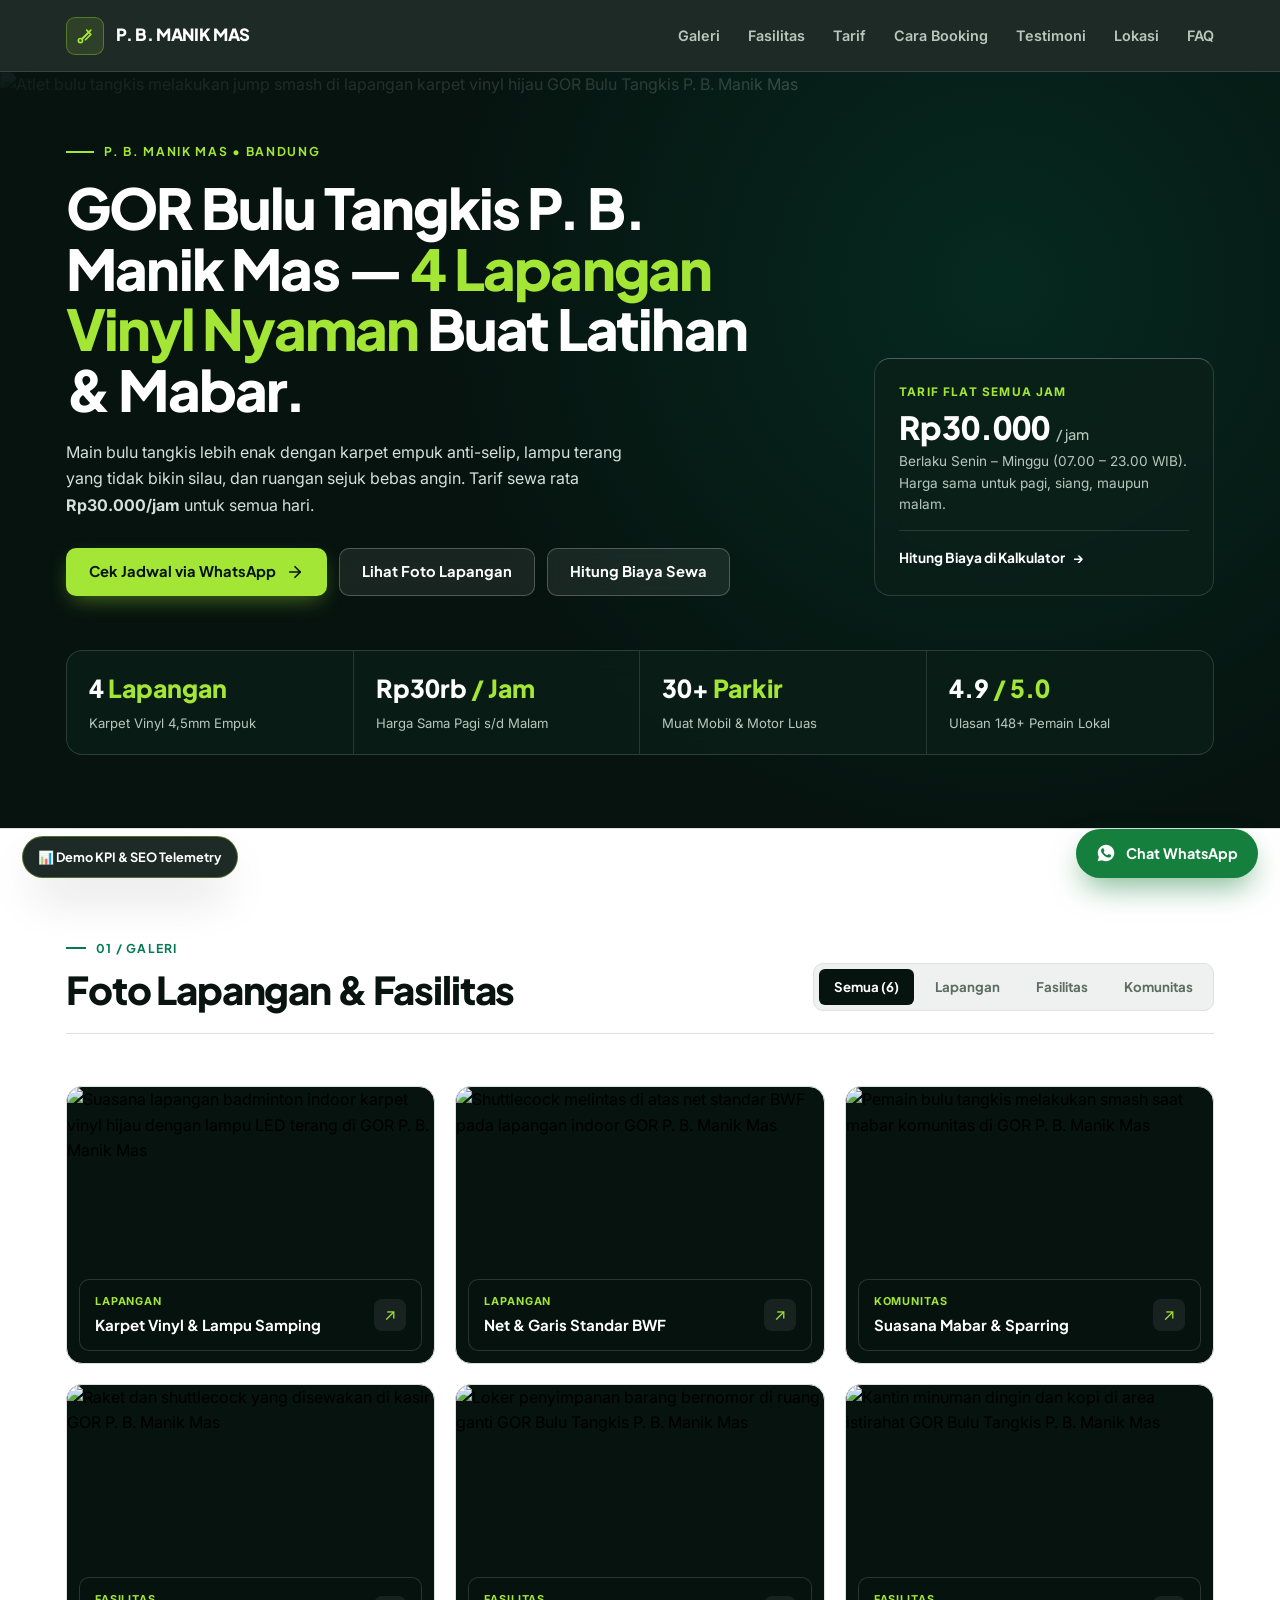
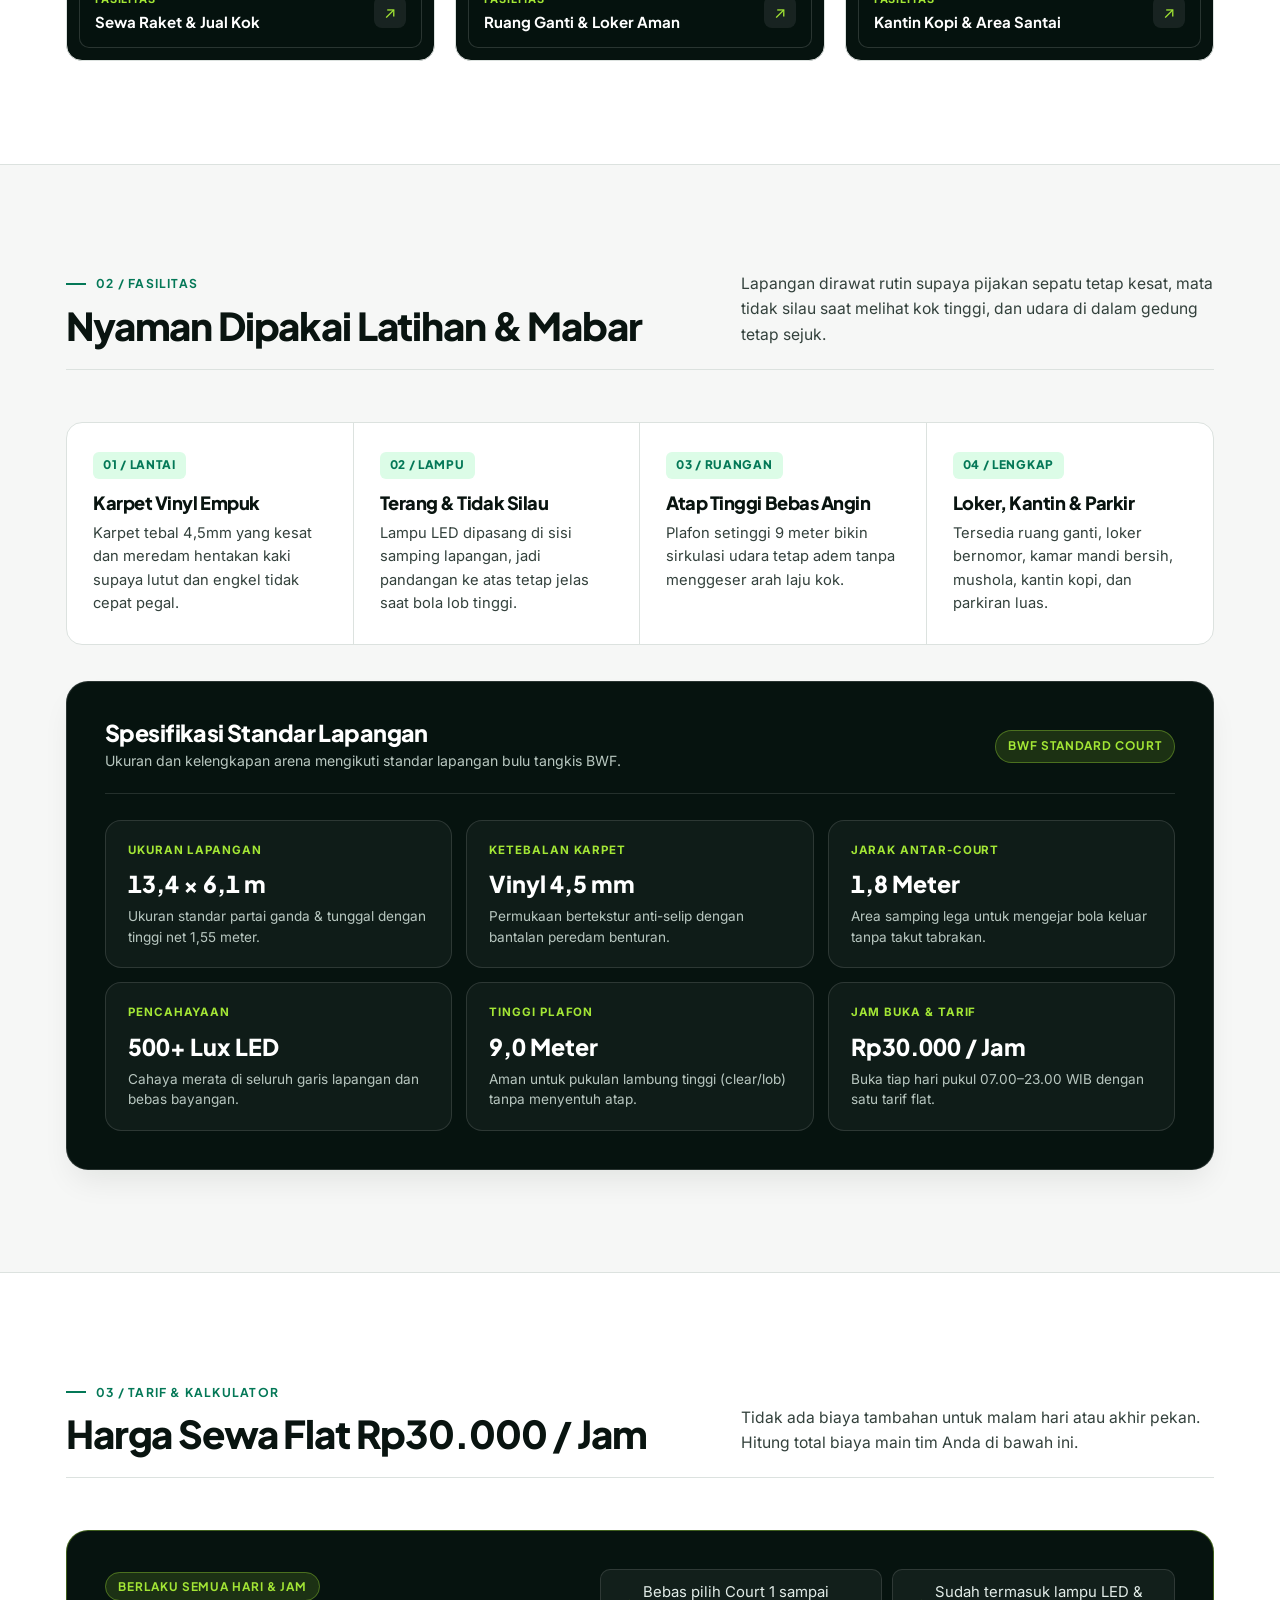
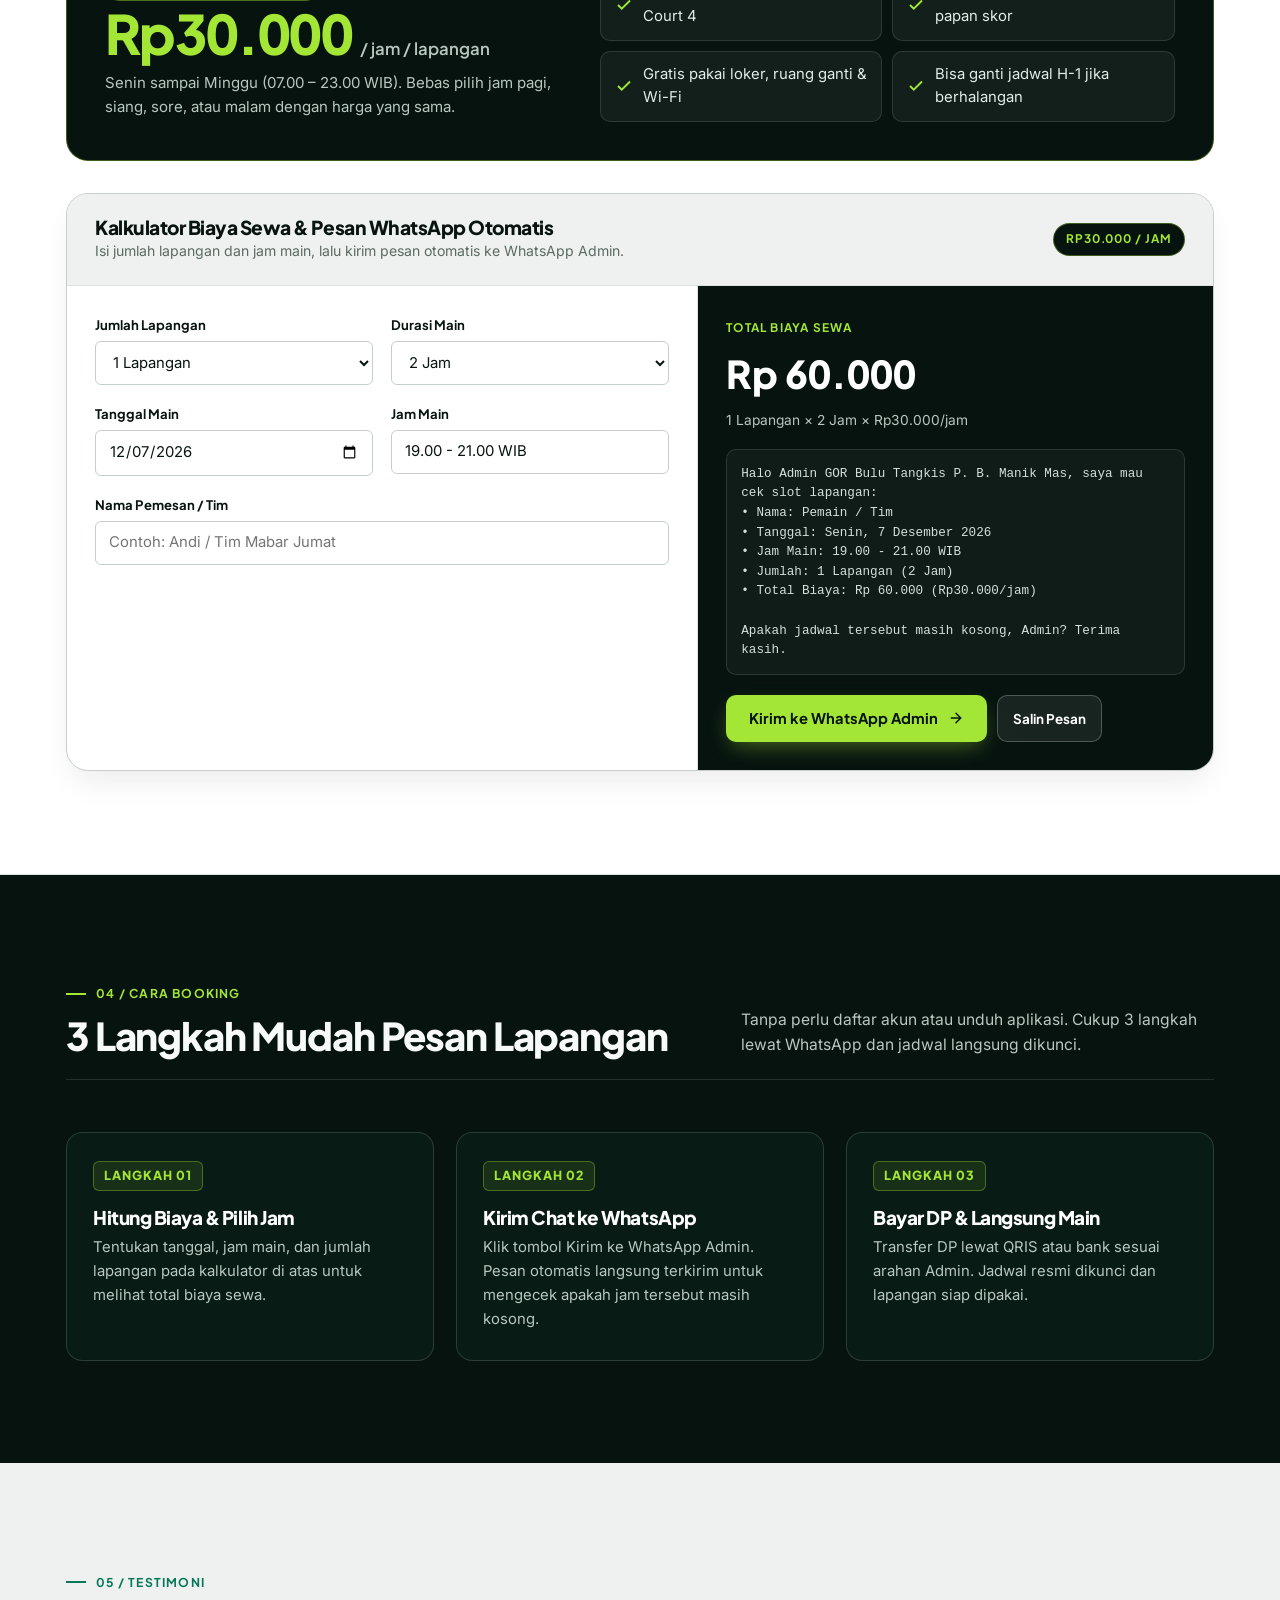
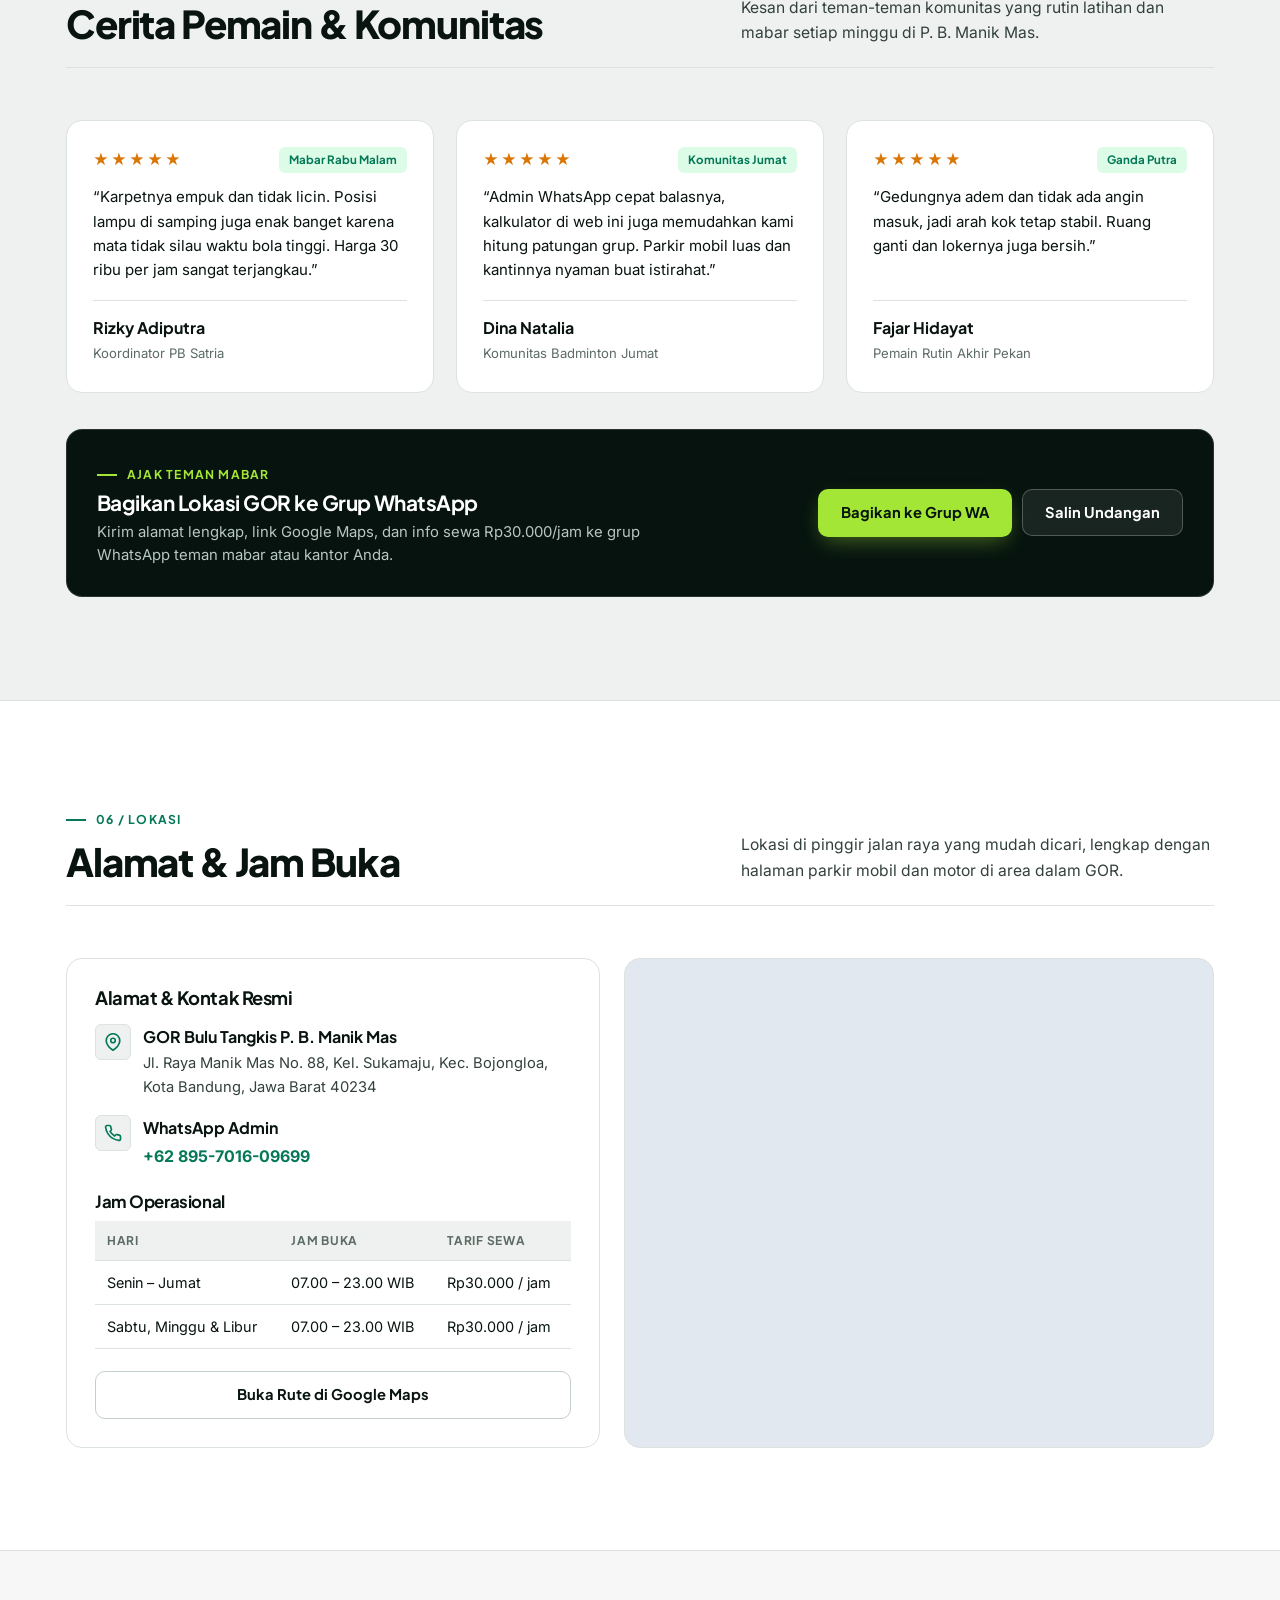
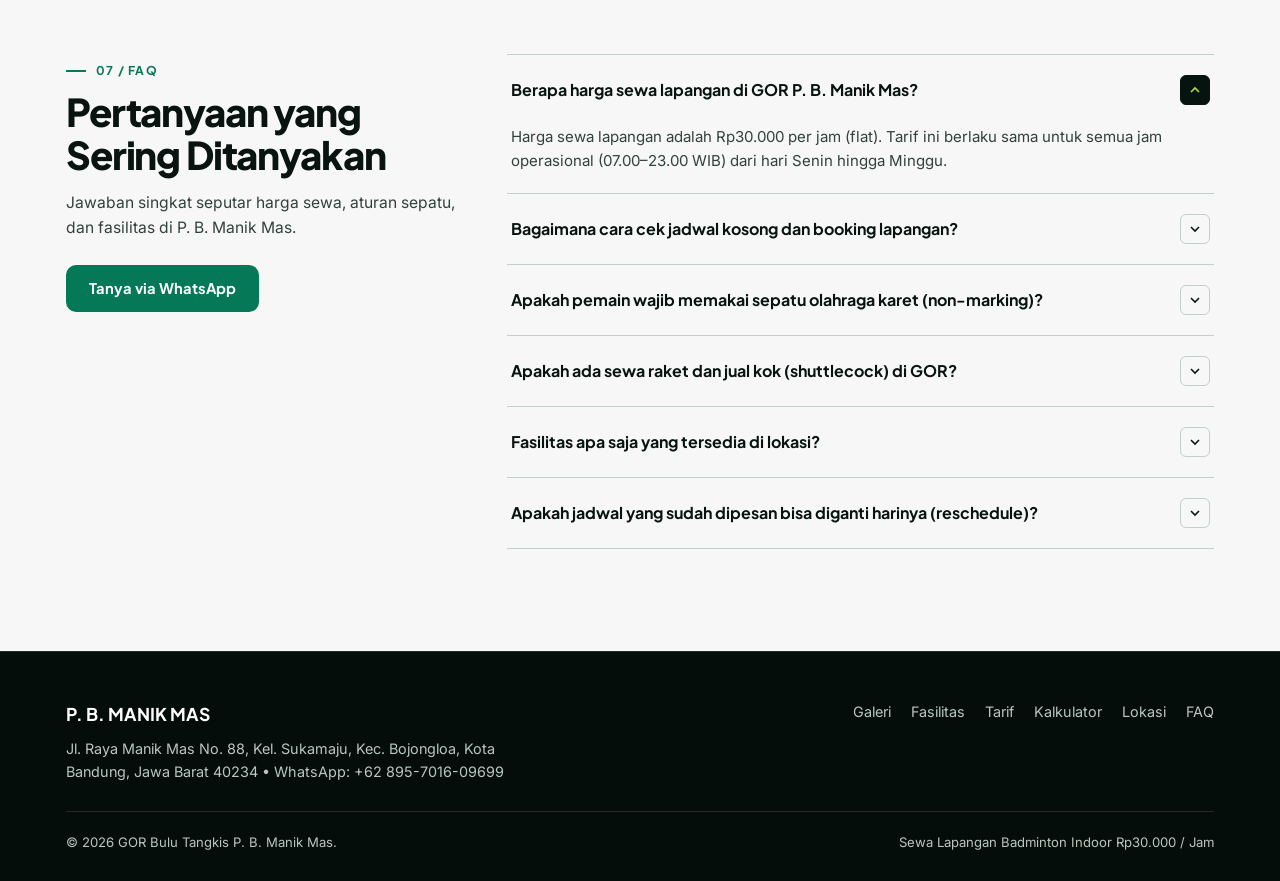
==== index.html @ 9d6ceafb "Initial commit" ====
<!DOCTYPE html>
<html lang="id">
<head>
  <meta charset="UTF-8" />
  <meta name="viewport" content="width=device-width, initial-scale=1.0" />
  <meta name="theme-color" content="#06130f" />

  <!-- Primary SEO Meta Tags -->
  <title>GOR Bulu Tangkis P. B. Manik Mas | Sewa Lapangan Badminton Rp30.000/Jam</title>
  <meta name="description" content="Sewa lapangan bulu tangkis di GOR P. B. Manik Mas cuma Rp30.000/jam. 4 lapangan karpet vinyl empuk, lampu LED anti-silau, loker, kantin, dan parkir luas." />
  <meta name="keywords" content="GOR Bulu Tangkis P. B. Manik Mas, PB Manik Mas, sewa lapangan badminton murah, lapangan bulu tangkis karpet vinyl, booking lapangan badminton Bandung" />
  <meta name="author" content="GOR Bulu Tangkis P. B. Manik Mas" />
  <meta name="robots" content="index, follow, max-image-preview:large, max-snippet:-1, max-video-preview:-1" />
  <link rel="canonical" href="https://gor-pb-manik-mas.vercel.app/" />

  <!-- Google Search Console Verification Placeholder -->
  <meta name="google-site-verification" content="GANTI_DENGAN_KODE_VERIFIKASI_GSC_ANDA" />

  <!-- Open Graph / Facebook -->
  <meta property="og:type" content="website" />
  <meta property="og:locale" content="id_ID" />
  <meta property="og:site_name" content="GOR Bulu Tangkis P. B. Manik Mas" />
  <meta property="og:title" content="GOR Bulu Tangkis P. B. Manik Mas | Sewa Lapangan Rp30.000/Jam" />
  <meta property="og:description" content="4 lapangan karpet vinyl anti-slip, lampu LED samping tidak silau, ruang ganti berloker, dan parkir luas. Tarif flat Rp30.000/jam setiap hari." />
  <meta property="og:url" content="https://gor-pb-manik-mas.vercel.app/" />
  <meta property="og:image" content="https://images.unsplash.com/photo-1626224583764-f87db24ac4ea?auto=format&fit=crop&w=1200&h=630&q=80" />
  <meta property="og:image:width" content="1200" />
  <meta property="og:image:height" content="630" />
  <meta property="og:image:alt" content="Pemain melakukan smash di lapangan karpet vinyl GOR Bulu Tangkis P. B. Manik Mas" />

  <!-- Twitter Card -->
  <meta name="twitter:card" content="summary_large_image" />
  <meta name="twitter:title" content="GOR Bulu Tangkis P. B. Manik Mas | Sewa Lapangan Rp30.000/Jam" />
  <meta name="twitter:description" content="4 lapangan karpet vinyl empuk, lampu LED bebas silau, tarif flat Rp30.000/jam setiap hari." />
  <meta name="twitter:image" content="https://images.unsplash.com/photo-1626224583764-f87db24ac4ea?auto=format&fit=crop&w=1200&h=630&q=80" />
  <meta name="twitter:image:alt" content="Lapangan bulu tangkis indoor GOR P. B. Manik Mas" />

  <!-- Inline SVG Favicon -->
  <link rel="icon" type="image/svg+xml" href="data:image/svg+xml,%3Csvg xmlns='http://www.w3.org/2000/svg' viewBox='0 0 64 64'%3E%3Crect width='64' height='64' rx='14' fill='%2306130f'/%3E%3Cpath d='M20 46L44 18M34 16l12 10-8 10-12-10z' stroke='%23a3e635' stroke-width='4' stroke-linecap='round' stroke-linejoin='round' fill='none'/%3E%3Ccircle cx='19' cy='46' r='5' fill='%23047857' stroke='%23a3e635' stroke-width='2.5'/%3E%3C/svg%3E" />

  <!-- Resource Hints & Non-Render-Blocking Google Fonts -->
  <link rel="preconnect" href="https://fonts.googleapis.com" />
  <link rel="preconnect" href="https://fonts.gstatic.com" crossorigin />
  <link rel="preconnect" href="https://images.unsplash.com" crossorigin />
  <link rel="preload" as="image" fetchpriority="high" href="https://images.unsplash.com/photo-1626224583764-f87db24ac4ea?auto=format&fit=crop&w=1600&q=80" />
  <link rel="stylesheet" href="https://fonts.googleapis.com/css2?family=Inter:wght@400;500;600;700&family=Plus+Jakarta+Sans:wght@600;700;800&display=swap" media="print" onload="this.media='all'" />
  <noscript>
    <link rel="stylesheet" href="https://fonts.googleapis.com/css2?family=Inter:wght@400;500;600;700&family=Plus+Jakarta+Sans:wght@600;700;800&display=swap" />
  </noscript>

  <!-- Compiled & Minified Pure CSS3 Architecture -->
  <link rel="stylesheet" href="styles.min.css" />

  <!-- Google Analytics 4 (gtag.js) -->
  <script async src="https://www.googletagmanager.com/gtag/js?id=G-PBMANIKM01"></script>
  <script>
    window.dataLayer = window.dataLayer || [];
    function gtag() { window.dataLayer.push(arguments); }
    gtag('js', new Date());
    gtag('config', 'G-PBMANIKM01', { send_page_view: false });
  </script>

  <!-- Structured Data 1: SportsActivityLocation (Local SEO & GEO) -->
  <script type="application/ld+json">
  {
    "@context": "https://schema.org",
    "@type": "SportsActivityLocation",
    "@id": "https://gor-pb-manik-mas.vercel.app/#venue",
    "name": "GOR Bulu Tangkis P. B. Manik Mas",
    "alternateName": "P. B. Manik Mas",
    "description": "GOR bulu tangkis indoor dengan 4 lapangan karpet vinyl 4,5mm anti-slip, lampu LED samping 500+ Lux bebas silau, loker, kantin, dan parkir luas. Tarif sewa flat Rp30.000/jam.",
    "url": "https://gor-pb-manik-mas.vercel.app/",
    "telephone": "+62-895-7016-09699",
    "email": "admin@pbmanikmas.id",
    "priceRange": "Rp30.000",
    "currenciesAccepted": "IDR",
    "paymentAccepted": "Cash, QRIS, Transfer Bank",
    "sport": "Badminton",
    "image": [
      "https://images.unsplash.com/photo-1626224583764-f87db24ac4ea?auto=format&fit=crop&w=1200&q=80",
      "https://images.unsplash.com/photo-1780233689493-63732bb9cfc1?auto=format&fit=crop&w=1200&q=80",
      "https://images.unsplash.com/photo-1626721105368-a69248e93b32?auto=format&fit=crop&w=1200&q=80"
    ],
    "address": {
      "@type": "PostalAddress",
      "streetAddress": "Jl. Raya Manik Mas No. 88, Kel. Sukamaju, Kec. Bojongloa",
      "addressLocality": "Bandung",
      "addressRegion": "Jawa Barat",
      "postalCode": "40234",
      "addressCountry": "ID"
    },
    "geo": {
      "@type": "GeoCoordinates",
      "latitude": -6.9385,
      "longitude": 107.6042
    },
    "hasMap": "https://maps.google.com/?q=-6.9385,107.6042",
    "openingHoursSpecification": [
      {
        "@type": "OpeningHoursSpecification",
        "dayOfWeek": [
          "Monday",
          "Tuesday",
          "Wednesday",
          "Thursday",
          "Friday",
          "Saturday",
          "Sunday"
        ],
        "opens": "07:00",
        "closes": "23:00"
      }
    ],
    "amenityFeature": [
      { "@type": "LocationFeatureSpecification", "name": "4 Lapangan Karpet Vinyl Standar BWF", "value": true },
      { "@type": "LocationFeatureSpecification", "name": "Lampu LED Anti-Silau 500+ Lux", "value": true },
      { "@type": "LocationFeatureSpecification", "name": "Parkir Mobil & Motor Luas", "value": true },
      { "@type": "LocationFeatureSpecification", "name": "Ruang Ganti & Loker", "value": true },
      { "@type": "LocationFeatureSpecification", "name": "Kantin & Area Istirahat", "value": true },
      { "@type": "LocationFeatureSpecification", "name": "Mushola & Wi-Fi Gratis", "value": true }
    ],
    "aggregateRating": {
      "@type": "AggregateRating",
      "ratingValue": "4.9",
      "reviewCount": "148"
    }
  }
  </script>

  <!-- Structured Data 2: FAQPage -->
  <script type="application/ld+json">
  {
    "@context": "https://schema.org",
    "@type": "FAQPage",
    "mainEntity": [
      {
        "@type": "Question",
        "name": "Berapa harga sewa lapangan di GOR P. B. Manik Mas?",
        "acceptedAnswer": {
          "@type": "Answer",
          "text": "Harga sewa lapangan adalah Rp30.000 per jam (flat). Tarif ini berlaku sama untuk semua jam operasional (07.00–23.00 WIB) dari hari Senin hingga Minggu."
        }
      },
      {
        "@type": "Question",
        "name": "Bagaimana cara cek jadwal kosong dan booking lapangan?",
        "acceptedAnswer": {
          "@type": "Answer",
          "text": "Gunakan kalkulator sewa di halaman ini untuk memilih tanggal, jam, dan jumlah lapangan, lalu tekan tombol Kirim ke WhatsApp. Admin kami akan langsung mengonfirmasi ketersediaan slot."
        }
      },
      {
        "@type": "Question",
        "name": "Apakah pemain wajib memakai sepatu olahraga karet (non-marking)?",
        "acceptedAnswer": {
          "@type": "Answer",
          "text": "Ya, setiap pemain wajib memakai sepatu badminton atau sepatu olahraga bersol karet (non-marking) supaya karpet tetap kesat dan aman untuk kaki."
        }
      },
      {
        "@type": "Question",
        "name": "Apakah ada sewa raket dan jual kok (shuttlecock) di GOR?",
        "acceptedAnswer": {
          "@type": "Answer",
          "text": "Ada. Anda bisa menyewa raket serta membeli shuttlecock dan grip langsung di kasir GOR P. B. Manik Mas."
        }
      },
      {
        "@type": "Question",
        "name": "Fasilitas apa saja yang tersedia di lokasi?",
        "acceptedAnswer": {
          "@type": "Answer",
          "text": "Tersedia 4 lapangan karpet vinyl, lampu LED anti-silau, ruang ganti, loker bernomor, kamar mandi bersih, kantin minuman & kopi, mushola, Wi-Fi gratis, dan parkiran luas."
        }
      },
      {
        "@type": "Question",
        "name": "Apakah jadwal yang sudah dipesan bisa diganti harinya (reschedule)?",
        "acceptedAnswer": {
          "@type": "Answer",
          "text": "Bisa. Penggantian jadwal dapat diajukan maksimal H-1 (24 jam sebelum jam main) melalui WhatsApp Admin selama jam pengganti masih kosong."
        }
      }
    ]
  }
  </script>
</head>
<body>
  <a class="skip-link" href="#main-content">Lewati ke konten utama</a>

  <!-- ======================================================================
       1. Sticky Header — Strictly 1 Line, Tanpa Tombol Reservasi/CP
       ====================================================================== -->
  <header class="navbar" role="banner">
    <div class="container navbar__inner">
      <a class="brand" href="#top" aria-label="Beranda GOR Bulu Tangkis P. B. Manik Mas">
        <span class="brand__crest" aria-hidden="true">
          <svg width="20" height="20" viewBox="0 0 24 24" fill="none" stroke="currentColor" stroke-width="2" stroke-linecap="round" stroke-linejoin="round">
            <circle cx="6.5" cy="17.5" r="2.5" />
            <path d="M8.5 15.5 19 5" />
            <path d="m14 5 5 5-6.5 6.5" />
            <path d="m8.5 15.5 6.5-6.5" />
          </svg>
        </span>
        <span class="brand__title">P. B. MANIK MAS</span>
      </a>

      <nav class="nav-links" aria-label="Navigasi utama">
        <a href="#galeri">Galeri</a>
        <a href="#keunggulan">Fasilitas</a>
        <a href="#harga">Tarif</a>
        <a href="#cara-booking">Cara Booking</a>
        <a href="#testimoni">Testimoni</a>
        <a href="#lokasi">Lokasi</a>
        <a href="#faq">FAQ</a>
      </nav>

      <button
        id="hamburger-btn"
        class="hamburger-btn"
        type="button"
        aria-label="Buka menu navigasi"
        aria-expanded="false"
        aria-controls="mobile-menu"
      >
        <svg width="22" height="22" viewBox="0 0 24 24" fill="none" stroke="currentColor" stroke-width="2" stroke-linecap="round" aria-hidden="true">
          <line x1="4" y1="7" x2="20" y2="7" />
          <line x1="4" y1="12" x2="20" y2="12" />
          <line x1="4" y1="17" x2="20" y2="17" />
        </svg>
      </button>
    </div>
  </header>

  <nav id="mobile-menu" class="mobile-menu" aria-label="Menu mobile" hidden>
    <a class="mobile-link" href="#galeri"><span>Galeri</span><span>&rarr;</span></a>
    <a class="mobile-link" href="#keunggulan"><span>Fasilitas</span><span>&rarr;</span></a>
    <a class="mobile-link" href="#harga"><span>Tarif</span><span>&rarr;</span></a>
    <a class="mobile-link" href="#cara-booking"><span>Cara Booking</span><span>&rarr;</span></a>
    <a class="mobile-link" href="#testimoni"><span>Testimoni</span><span>&rarr;</span></a>
    <a class="mobile-link" href="#lokasi"><span>Lokasi</span><span>&rarr;</span></a>
    <a class="mobile-link" href="#faq"><span>FAQ</span><span>&rarr;</span></a>
  </nav>

  <main id="main-content">
    <!-- ====================================================================
         2. Hero Section
         ==================================================================== -->
    <section id="top" class="hero" aria-labelledby="hero-heading">
      <img
        class="hero__bg"
        src="https://images.unsplash.com/photo-1626224583764-f87db24ac4ea?auto=format&fit=crop&w=1600&q=80"
        alt="Atlet bulu tangkis melakukan jump smash di lapangan karpet vinyl hijau GOR Bulu Tangkis P. B. Manik Mas"
        width="1600"
        height="1067"
        fetchpriority="high"
        decoding="async"
      />
      <div class="hero__scrim" aria-hidden="true"></div>

      <div class="container">
        <div class="hero__grid-inner">
          <div class="hero__main">
            <div class="hero__signature">
              <span class="hero__signature-line" aria-hidden="true"></span>
              <span>P. B. MANIK MAS • BANDUNG</span>
            </div>

            <h1 id="hero-heading" class="hero__title">
              GOR Bulu Tangkis P. B. Manik Mas — <em>4 Lapangan Vinyl Nyaman</em> Buat Latihan &amp; Mabar.
            </h1>

            <p class="hero__subtitle">
              Main bulu tangkis lebih enak dengan karpet empuk anti-selip, lampu terang yang tidak bikin silau, dan ruangan sejuk bebas angin. Tarif sewa rata <strong>Rp30.000/jam</strong> untuk semua hari.
            </p>

            <div class="hero__cta">
              <a
                class="btn btn--accent"
                href="https://wa.me/62895701609699?text=Halo%20Admin%20GOR%20P.%20B.%20Manik%20Mas%2C%20saya%20mau%20cek%20jadwal%20lapangan%20kosong."
                target="_blank"
                rel="noopener noreferrer"
                data-wa-source="hero"
              >
                <span>Cek Jadwal via WhatsApp</span>
                <svg class="icon-arrow" width="18" height="18" viewBox="0 0 24 24" fill="none" stroke="currentColor" stroke-width="2.2" stroke-linecap="round" stroke-linejoin="round" aria-hidden="true">
                  <line x1="5" y1="12" x2="19" y2="12" />
                  <polyline points="12 5 19 12 12 19" />
                </svg>
              </a>

              <a class="btn btn--glass" href="#galeri">
                Lihat Foto Lapangan
              </a>

              <a class="btn btn--glass" href="#kalkulator">
                Hitung Biaya Sewa
              </a>
            </div>
          </div>

          <aside class="hero__QuickCard" aria-label="Info tarif sewa lapangan">
            <span class="hero__QuickCard-label">Tarif Flat Semua Jam</span>
            <div class="hero__QuickCard-price">Rp30.000 <span>/ jam</span></div>
            <p class="hero__QuickCard-meta">
              Berlaku Senin – Minggu (07.00 – 23.00 WIB). Harga sama untuk pagi, siang, maupun malam.
            </p>
            <a class="hero__QuickCard-link" href="#kalkulator">
              <span>Hitung Biaya di Kalkulator</span>
              <span>&rarr;</span>
            </a>
          </aside>
        </div>

        <!-- 4 Statistik Singkat -->
        <div class="hero__spec-bar" aria-label="Keunggulan utama GOR P. B. Manik Mas">
          <div class="stat-cell">
            <span class="stat-cell__num">4 <span>Lapangan</span></span>
            <span class="stat-cell__label">Karpet Vinyl 4,5mm Empuk</span>
          </div>
          <div class="stat-cell">
            <span class="stat-cell__num">Rp30rb <span>/ Jam</span></span>
            <span class="stat-cell__label">Harga Sama Pagi s/d Malam</span>
          </div>
          <div class="stat-cell">
            <span class="stat-cell__num">30+ <span>Parkir</span></span>
            <span class="stat-cell__label">Muat Mobil &amp; Motor Luas</span>
          </div>
          <div class="stat-cell">
            <span class="stat-cell__num">4.9 <span>/ 5.0</span></span>
            <span class="stat-cell__label">Ulasan 148+ Pemain Lokal</span>
          </div>
        </div>
      </div>
    </section>

    <!-- ====================================================================
         3. Seksi 01: Galeri & Fasilitas (Di Awal Setelah Hero)
         ==================================================================== -->
    <section id="galeri" class="section section--surface" aria-labelledby="galeri-title">
      <div class="container">
        <div class="section-head">
          <div>
            <span class="section-kicker">01 / Galeri</span>
            <h2 id="galeri-title" class="section-title">Foto Lapangan &amp; Fasilitas</h2>
          </div>
          <div class="section-head__right">
            <div class="gallery-filters" role="group" aria-label="Filter foto fasilitas">
              <button class="filter-btn is-active" type="button" data-filter="all" aria-pressed="true">Semua (6)</button>
              <button class="filter-btn" type="button" data-filter="lapangan" aria-pressed="false">Lapangan</button>
              <button class="filter-btn" type="button" data-filter="fasilitas" aria-pressed="false">Fasilitas</button>
              <button class="filter-btn" type="button" data-filter="komunitas" aria-pressed="false">Komunitas</button>
            </div>
          </div>
        </div>

        <div class="gallery-grid" id="gallery-grid">
          <button
            class="gallery-card"
            type="button"
            data-category="lapangan"
            data-full-src="https://images.unsplash.com/photo-1780233689493-63732bb9cfc1?auto=format&fit=crop&w=1400&q=85"
            data-caption="Lapangan Karpet Vinyl Hijau &amp; Lampu LED Samping Anti-Silau"
          >
            <img
              class="gallery-card__img"
              src="https://images.unsplash.com/photo-1780233689493-63732bb9cfc1?auto=format&fit=crop&w=800&h=600&q=80"
              alt="Suasana lapangan badminton indoor karpet vinyl hijau dengan lampu LED terang di GOR P. B. Manik Mas"
              width="800"
              height="600"
              loading="lazy"
              decoding="async"
            />
            <div class="gallery-card__overlay">
              <div>
                <span class="gallery-card__tag">Lapangan</span>
                <span class="gallery-card__title">Karpet Vinyl &amp; Lampu Samping</span>
              </div>
              <span class="gallery-card__zoom" aria-hidden="true">&#8599;</span>
            </div>
          </button>

          <button
            class="gallery-card"
            type="button"
            data-category="lapangan"
            data-full-src="https://images.unsplash.com/photo-1626721105368-a69248e93b32?auto=format&fit=crop&w=1400&q=85"
            data-caption="Net Standar BWF &amp; Garis Lapangan Jelas"
          >
            <img
              class="gallery-card__img"
              src="https://images.unsplash.com/photo-1626721105368-a69248e93b32?auto=format&fit=crop&w=800&h=600&q=80"
              alt="Shuttlecock melintas di atas net standar BWF pada lapangan indoor GOR P. B. Manik Mas"
              width="800"
              height="600"
              loading="lazy"
              decoding="async"
            />
            <div class="gallery-card__overlay">
              <div>
                <span class="gallery-card__tag">Lapangan</span>
                <span class="gallery-card__title">Net &amp; Garis Standar BWF</span>
              </div>
              <span class="gallery-card__zoom" aria-hidden="true">&#8599;</span>
            </div>
          </button>

          <button
            class="gallery-card"
            type="button"
            data-category="komunitas"
            data-full-src="https://images.unsplash.com/photo-1722087642932-9b070e9a066e?auto=format&fit=crop&w=1400&q=85"
            data-caption="Suasana Mabar &amp; Latihan Komunitas Mingguan"
          >
            <img
              class="gallery-card__img"
              src="https://images.unsplash.com/photo-1722087642932-9b070e9a066e?auto=format&fit=crop&w=800&h=600&q=80"
              alt="Pemain bulu tangkis melakukan smash saat mabar komunitas di GOR P. B. Manik Mas"
              width="800"
              height="600"
              loading="lazy"
              decoding="async"
            />
            <div class="gallery-card__overlay">
              <div>
                <span class="gallery-card__tag">Komunitas</span>
                <span class="gallery-card__title">Suasana Mabar &amp; Sparring</span>
              </div>
              <span class="gallery-card__zoom" aria-hidden="true">&#8599;</span>
            </div>
          </button>

          <button
            class="gallery-card"
            type="button"
            data-category="fasilitas"
            data-full-src="https://images.unsplash.com/photo-1721760886982-3c643f05813d?auto=format&fit=crop&w=1400&q=85"
            data-caption="Tempat Sewa Raket &amp; Beli Kok (Shuttlecock)"
          >
            <img
              class="gallery-card__img"
              src="https://images.unsplash.com/photo-1721760886982-3c643f05813d?auto=format&fit=crop&w=800&h=600&q=80"
              alt="Raket dan shuttlecock yang disewakan di kasir GOR P. B. Manik Mas"
              width="800"
              height="600"
              loading="lazy"
              decoding="async"
            />
            <div class="gallery-card__overlay">
              <div>
                <span class="gallery-card__tag">Fasilitas</span>
                <span class="gallery-card__title">Sewa Raket &amp; Jual Kok</span>
              </div>
              <span class="gallery-card__zoom" aria-hidden="true">&#8599;</span>
            </div>
          </button>

          <button
            class="gallery-card"
            type="button"
            data-category="fasilitas"
            data-full-src="https://images.unsplash.com/photo-1736851116986-9f426f2c99a3?auto=format&fit=crop&w=1400&q=85"
            data-caption="Ruang Ganti Bersih &amp; Loker Barang Bernomor"
          >
            <img
              class="gallery-card__img"
              src="https://images.unsplash.com/photo-1736851116986-9f426f2c99a3?auto=format&fit=crop&w=800&h=600&q=80"
              alt="Loker penyimpanan barang bernomor di ruang ganti GOR Bulu Tangkis P. B. Manik Mas"
              width="800"
              height="600"
              loading="lazy"
              decoding="async"
            />
            <div class="gallery-card__overlay">
              <div>
                <span class="gallery-card__tag">Fasilitas</span>
                <span class="gallery-card__title">Ruang Ganti &amp; Loker Aman</span>
              </div>
              <span class="gallery-card__zoom" aria-hidden="true">&#8599;</span>
            </div>
          </button>

          <button
            class="gallery-card"
            type="button"
            data-category="fasilitas"
            data-full-src="https://images.unsplash.com/photo-1598959652545-c0230cdbb01f?auto=format&fit=crop&w=1400&q=85"
            data-caption="Kantin Minuman Dingin, Kopi &amp; Tempat Istirahat"
          >
            <img
              class="gallery-card__img"
              src="https://images.unsplash.com/photo-1598959652545-c0230cdbb01f?auto=format&fit=crop&w=800&h=600&q=80"
              alt="Kantin minuman dingin dan kopi di area istirahat GOR Bulu Tangkis P. B. Manik Mas"
              width="800"
              height="600"
              loading="lazy"
              decoding="async"
            />
            <div class="gallery-card__overlay">
              <div>
                <span class="gallery-card__tag">Fasilitas</span>
                <span class="gallery-card__title">Kantin Kopi &amp; Area Santai</span>
              </div>
              <span class="gallery-card__zoom" aria-hidden="true">&#8599;</span>
            </div>
          </button>
        </div>
      </div>
    </section>

    <!-- Lightbox Modal -->
    <div id="lightbox" class="lightbox" role="dialog" aria-modal="true" aria-label="Pratinjau foto fasilitas" hidden>
      <div class="lightbox__dialog">
        <button id="lightbox-close" class="lightbox__close" type="button" aria-label="Tutup tampilan foto">&times;</button>
        <img id="lightbox-img" class="lightbox__img" src="" alt="" />
        <div class="lightbox__footer">
          <p id="lightbox-caption" class="lightbox__caption"></p>
          <div class="lightbox__controls">
            <button id="lightbox-prev" class="btn btn--glass btn--sm" type="button">Sebelumnya</button>
            <button id="lightbox-next" class="btn btn--accent btn--sm" type="button">Berikutnya</button>
          </div>
        </div>
      </div>
    </div>

    <!-- ====================================================================
         4. Seksi 02: Keunggulan & BWF Bento Showcase (Modern & Ringkas)
         ==================================================================== -->
    <section id="keunggulan" class="section" aria-labelledby="keunggulan-title">
      <div class="container">
        <div class="section-head">
          <div>
            <span class="section-kicker">02 / Fasilitas</span>
            <h2 id="keunggulan-title" class="section-title">Nyaman Dipakai Latihan &amp; Mabar</h2>
          </div>
          <p class="section-lead">
            Lapangan dirawat rutin supaya pijakan sepatu tetap kesat, mata tidak silau saat melihat kok tinggi, dan udara di dalam gedung tetap sejuk.
          </p>
        </div>

        <div class="features-grid">
          <article class="feature-card">
            <span class="feature-card__index">01 / LANTAI</span>
            <h3>Karpet Vinyl Empuk</h3>
            <p>Karpet tebal 4,5mm yang kesat dan meredam hentakan kaki supaya lutut dan engkel tidak cepat pegal.</p>
          </article>

          <article class="feature-card">
            <span class="feature-card__index">02 / LAMPU</span>
            <h3>Terang &amp; Tidak Silau</h3>
            <p>Lampu LED dipasang di sisi samping lapangan, jadi pandangan ke atas tetap jelas saat bola lob tinggi.</p>
          </article>

          <article class="feature-card">
            <span class="feature-card__index">03 / RUANGAN</span>
            <h3>Atap Tinggi Bebas Angin</h3>
            <p>Plafon setinggi 9 meter bikin sirkulasi udara tetap adem tanpa menggeser arah laju kok.</p>
          </article>

          <article class="feature-card">
            <span class="feature-card__index">04 / LENGKAP</span>
            <h3>Loker, Kantin &amp; Parkir</h3>
            <p>Tersedia ruang ganti, loker bernomor, kamar mandi bersih, mushola, kantin kopi, dan parkiran luas.</p>
          </article>
        </div>

        <!-- Modern BWF Dimension Compliant Bento Grid (Menggantikan Tabel) -->
        <div class="bwf-showcase" aria-labelledby="bwf-title">
          <div class="bwf-showcase__top">
            <div>
              <h3 id="bwf-title" class="bwf-showcase__title">Spesifikasi Standar Lapangan</h3>
              <p class="bwf-showcase__sub">Ukuran dan kelengkapan arena mengikuti standar lapangan bulu tangkis BWF.</p>
            </div>
            <span class="geo-badge">BWF Standard Court</span>
          </div>

          <div class="bwf-bento">
            <div class="bwf-tile">
              <span class="bwf-tile__tag">Ukuran Lapangan</span>
              <strong class="bwf-tile__val">13,4 × 6,1 m</strong>
              <p class="bwf-tile__desc">Ukuran standar partai ganda &amp; tunggal dengan tinggi net 1,55 meter.</p>
            </div>

            <div class="bwf-tile">
              <span class="bwf-tile__tag">Ketebalan Karpet</span>
              <strong class="bwf-tile__val">Vinyl 4,5 mm</strong>
              <p class="bwf-tile__desc">Permukaan bertekstur anti-selip dengan bantalan peredam benturan.</p>
            </div>

            <div class="bwf-tile">
              <span class="bwf-tile__tag">Jarak Antar-Court</span>
              <strong class="bwf-tile__val">1,8 Meter</strong>
              <p class="bwf-tile__desc">Area samping lega untuk mengejar bola keluar tanpa takut tabrakan.</p>
            </div>

            <div class="bwf-tile">
              <span class="bwf-tile__tag">Pencahayaan</span>
              <strong class="bwf-tile__val">500+ Lux LED</strong>
              <p class="bwf-tile__desc">Cahaya merata di seluruh garis lapangan dan bebas bayangan.</p>
            </div>

            <div class="bwf-tile">
              <span class="bwf-tile__tag">Tinggi Plafon</span>
              <strong class="bwf-tile__val">9,0 Meter</strong>
              <p class="bwf-tile__desc">Aman untuk pukulan lambung tinggi (clear/lob) tanpa menyentuh atap.</p>
            </div>

            <div class="bwf-tile">
              <span class="bwf-tile__tag">Jam Buka &amp; Tarif</span>
              <strong class="bwf-tile__val">Rp30.000 / Jam</strong>
              <p class="bwf-tile__desc">Buka tiap hari pukul 07.00–23.00 WIB dengan satu tarif flat.</p>
            </div>
          </div>
        </div>
      </div>
    </section>

    <!-- ====================================================================
         5. Seksi 03: Tarif Flat Rp30.000/Jam & Kalkulator Sewa
         ==================================================================== -->
    <section id="harga" class="section section--surface" aria-labelledby="harga-title">
      <div class="container">
        <div class="section-head">
          <div>
            <span class="section-kicker">03 / Tarif &amp; Kalkulator</span>
            <h2 id="harga-title" class="section-title">Harga Sewa Flat Rp30.000 / Jam</h2>
          </div>
          <p class="section-lead">
            Tidak ada biaya tambahan untuk malam hari atau akhir pekan. Hitung total biaya main tim Anda di bawah ini.
          </p>
        </div>

        <!-- Ringkasan Tarif Flat -->
        <div class="flat-rate-banner">
          <div>
            <span class="geo-badge">Berlaku Semua Hari &amp; Jam</span>
            <div class="flat-rate-banner__price">Rp30.000 <small>/ jam / lapangan</small></div>
            <p style="color:var(--text-on-dark-muted); font-size:0.94rem;">
              Senin sampai Minggu (07.00 – 23.00 WIB). Bebas pilih jam pagi, siang, sore, atau malam dengan harga yang sama.
            </p>
          </div>

          <ul class="flat-perks">
            <li>
              <svg width="18" height="18" viewBox="0 0 24 24" fill="none" stroke="currentColor" stroke-width="2.5" aria-hidden="true"><polyline points="20 6 9 17 4 12" /></svg>
              <span>Bebas pilih Court 1 sampai Court 4</span>
            </li>
            <li>
              <svg width="18" height="18" viewBox="0 0 24 24" fill="none" stroke="currentColor" stroke-width="2.5" aria-hidden="true"><polyline points="20 6 9 17 4 12" /></svg>
              <span>Sudah termasuk lampu LED &amp; papan skor</span>
            </li>
            <li>
              <svg width="18" height="18" viewBox="0 0 24 24" fill="none" stroke="currentColor" stroke-width="2.5" aria-hidden="true"><polyline points="20 6 9 17 4 12" /></svg>
              <span>Gratis pakai loker, ruang ganti &amp; Wi-Fi</span>
            </li>
            <li>
              <svg width="18" height="18" viewBox="0 0 24 24" fill="none" stroke="currentColor" stroke-width="2.5" aria-hidden="true"><polyline points="20 6 9 17 4 12" /></svg>
              <span>Bisa ganti jadwal H-1 jika berhalangan</span>
            </li>
          </ul>
        </div>

        <!-- Kalkulator Estimasi Sewa & Generator Pesan WhatsApp Otomatis -->
        <div id="kalkulator" class="calculator-card" aria-labelledby="calc-title">
          <div class="calculator-card__top">
            <div>
              <h3 id="calc-title">Kalkulator Biaya Sewa &amp; Pesan WhatsApp Otomatis</h3>
              <p style="font-size:0.88rem; color:var(--text-muted); margin-top:2px;">
                Isi jumlah lapangan dan jam main, lalu kirim pesan otomatis ke WhatsApp Admin.
              </p>
            </div>
            <span class="geo-badge" style="background:var(--bg-dark); color:var(--brand-accent);">Rp30.000 / Jam</span>
          </div>

          <div class="calculator-grid">
            <form class="calc-form" onsubmit="return false;">
              <div class="form-group">
                <label for="calc-courts">Jumlah Lapangan</label>
                <select id="calc-courts" class="form-control">
                  <option value="1" selected>1 Lapangan</option>
                  <option value="2">2 Lapangan</option>
                  <option value="3">3 Lapangan</option>
                  <option value="4">4 Lapangan (Semua Court)</option>
                </select>
              </div>

              <div class="form-group">
                <label for="calc-hours">Durasi Main</label>
                <select id="calc-hours" class="form-control">
                  <option value="1">1 Jam</option>
                  <option value="2" selected>2 Jam</option>
                  <option value="3">3 Jam</option>
                  <option value="4">4 Jam</option>
                  <option value="5">5 Jam</option>
                </select>
              </div>

              <div class="form-group">
                <label for="calc-date">Tanggal Main</label>
                <input id="calc-date" class="form-control" type="date" />
              </div>

              <div class="form-group">
                <label for="calc-time">Jam Main</label>
                <input id="calc-time" class="form-control" type="text" value="19.00 - 21.00 WIB" placeholder="Contoh: 19.00 - 21.00 WIB" />
              </div>

              <div class="form-group" style="grid-column: 1 / -1;">
                <label for="calc-name">Nama Pemesan / Tim</label>
                <input id="calc-name" class="form-control" type="text" placeholder="Contoh: Andi / Tim Mabar Jumat" />
              </div>
            </form>

            <div class="calc-preview" aria-live="polite">
              <div>
                <span class="calc-preview__label">Total Biaya Sewa</span>
                <div id="calc-total" class="calc-preview__total">Rp60.000</div>
                <p id="calc-meta" class="calc-preview__meta">1 Lapangan × 2 Jam × Rp30.000/jam</p>

                <div id="calc-wa-preview" class="calc-wa-box"></div>
              </div>

              <div class="calc-actions">
                <a
                  id="calc-wa-btn"
                  class="btn btn--accent"
                  href="https://wa.me/62895701609699"
                  target="_blank"
                  rel="noopener noreferrer"
                  data-wa-source="calculator"
                >
                  <span>Kirim ke WhatsApp Admin</span>
                  <svg class="icon-arrow" width="16" height="16" viewBox="0 0 24 24" fill="none" stroke="currentColor" stroke-width="2.2" stroke-linecap="round" stroke-linejoin="round" aria-hidden="true">
                    <line x1="5" y1="12" x2="19" y2="12" />
                    <polyline points="12 5 19 12 12 19" />
                  </svg>
                </a>
                <button id="calc-copy-btn" class="btn btn--glass btn--sm" type="button">
                  Salin Pesan
                </button>
              </div>
            </div>
          </div>
        </div>
      </div>
    </section>

    <!-- ====================================================================
         6. Seksi 04: 3 Langkah Mudah Booking
         ==================================================================== -->
    <section id="cara-booking" class="section section--dark" aria-labelledby="booking-title">
      <div class="container">
        <div class="section-head">
          <div>
            <span class="section-kicker">04 / Cara Booking</span>
            <h2 id="booking-title" class="section-title">3 Langkah Mudah Pesan Lapangan</h2>
          </div>
          <p class="section-lead">
            Tanpa perlu daftar akun atau unduh aplikasi. Cukup 3 langkah lewat WhatsApp dan jadwal langsung dikunci.
          </p>
        </div>

        <div class="steps-grid">
          <article class="step-card">
            <span class="step-card__num">LANGKAH 01</span>
            <h3>Hitung Biaya &amp; Pilih Jam</h3>
            <p>Tentukan tanggal, jam main, dan jumlah lapangan pada kalkulator di atas untuk melihat total biaya sewa.</p>
          </article>

          <article class="step-card">
            <span class="step-card__num">LANGKAH 02</span>
            <h3>Kirim Chat ke WhatsApp</h3>
            <p>Klik tombol Kirim ke WhatsApp Admin. Pesan otomatis langsung terkirim untuk mengecek apakah jam tersebut masih kosong.</p>
          </article>

          <article class="step-card">
            <span class="step-card__num">LANGKAH 03</span>
            <h3>Bayar DP &amp; Langsung Main</h3>
            <p>Transfer DP lewat QRIS atau bank sesuai arahan Admin. Jadwal resmi dikunci dan lapangan siap dipakai.</p>
          </article>
        </div>
      </div>
    </section>

    <!-- ====================================================================
         7. Seksi 05: Testimoni & Tombol Share Lokasi ke Grup WA
         ==================================================================== -->
    <section id="testimoni" class="section section--subtle" aria-labelledby="testimoni-title">
      <div class="container">
        <div class="section-head">
          <div>
            <span class="section-kicker">05 / Testimoni</span>
            <h2 id="testimoni-title" class="section-title">Cerita Pemain &amp; Komunitas</h2>
          </div>
          <p class="section-lead">
            Kesan dari teman-teman komunitas yang rutin latihan dan mabar setiap minggu di P. B. Manik Mas.
          </p>
        </div>

        <div class="testimonials-grid">
          <article class="testimonial-card">
            <div>
              <div class="testimonial-meta-top">
                <div class="testimonial-stars" aria-label="Rating 5 dari 5 bintang">&#9733;&#9733;&#9733;&#9733;&#9733;</div>
                <span class="testimonial-club">Mabar Rabu Malam</span>
              </div>
              <p class="testimonial-quote">
                &ldquo;Karpetnya empuk dan tidak licin. Posisi lampu di samping juga enak banget karena mata tidak silau waktu bola tinggi. Harga 30 ribu per jam sangat terjangkau.&rdquo;
              </p>
            </div>
            <div class="testimonial-author">
              <strong style="display:block; font-family:var(--font-heading);">Rizky Adiputra</strong>
              <span style="font-size:0.82rem; color:var(--text-muted);">Koordinator PB Satria</span>
            </div>
          </article>

          <article class="testimonial-card">
            <div>
              <div class="testimonial-meta-top">
                <div class="testimonial-stars" aria-label="Rating 5 dari 5 bintang">&#9733;&#9733;&#9733;&#9733;&#9733;</div>
                <span class="testimonial-club">Komunitas Jumat</span>
              </div>
              <p class="testimonial-quote">
                &ldquo;Admin WhatsApp cepat balasnya, kalkulator di web ini juga memudahkan kami hitung patungan grup. Parkir mobil luas dan kantinnya nyaman buat istirahat.&rdquo;
              </p>
            </div>
            <div class="testimonial-author">
              <strong style="display:block; font-family:var(--font-heading);">Dina Natalia</strong>
              <span style="font-size:0.82rem; color:var(--text-muted);">Komunitas Badminton Jumat</span>
            </div>
          </article>

          <article class="testimonial-card">
            <div>
              <div class="testimonial-meta-top">
                <div class="testimonial-stars" aria-label="Rating 5 dari 5 bintang">&#9733;&#9733;&#9733;&#9733;&#9733;</div>
                <span class="testimonial-club">Ganda Putra</span>
              </div>
              <p class="testimonial-quote">
                &ldquo;Gedungnya adem dan tidak ada angin masuk, jadi arah kok tetap stabil. Ruang ganti dan lokernya juga bersih.&rdquo;
              </p>
            </div>
            <div class="testimonial-author">
              <strong style="display:block; font-family:var(--font-heading);">Fajar Hidayat</strong>
              <span style="font-size:0.82rem; color:var(--text-muted);">Pemain Rutin Akhir Pekan</span>
            </div>
          </article>
        </div>

        <!-- CTA Share Lokasi ke Grup WA -->
        <div class="share-mabar-box">
          <div style="max-width:580px;">
            <span class="section-kicker" style="color:var(--brand-accent); margin-bottom:6px;">Ajak Teman Mabar</span>
            <h3 style="font-size:1.3rem; margin-bottom:6px; color:#fff;">Bagikan Lokasi GOR ke Grup WhatsApp</h3>
            <p style="color:var(--text-on-dark-muted); font-size:0.93rem;">
              Kirim alamat lengkap, link Google Maps, dan info sewa Rp30.000/jam ke grup WhatsApp teman mabar atau kantor Anda.
            </p>
          </div>
          <div style="display:flex; flex-wrap:wrap; gap:10px;">
            <a
              id="share-mabar-btn"
              class="btn btn--accent"
              href="https://wa.me/"
              target="_blank"
              rel="noopener noreferrer"
              data-wa-source="share_mabar"
            >
              Bagikan ke Grup WA
            </a>
            <button id="copy-mabar-btn" class="btn btn--glass" type="button">
              Salin Undangan
            </button>
          </div>
        </div>
      </div>
    </section>

    <!-- ====================================================================
         8. Seksi 06: Lokasi, Jam Buka & Google Maps
         ==================================================================== -->
    <section id="lokasi" class="section section--surface" aria-labelledby="lokasi-title">
      <div class="container">
        <div class="section-head">
          <div>
            <span class="section-kicker">06 / Lokasi</span>
            <h2 id="lokasi-title" class="section-title">Alamat &amp; Jam Buka</h2>
          </div>
          <p class="section-lead">
            Lokasi di pinggir jalan raya yang mudah dicari, lengkap dengan halaman parkir mobil dan motor di area dalam GOR.
          </p>
        </div>

        <div class="location-grid">
          <div class="location-panel">
            <div>
              <h3 style="font-size:1.15rem; margin-bottom:16px;">Alamat &amp; Kontak Resmi</h3>
              <ul class="nap-list">
                <li class="nap-item">
                  <div class="nap-item__icon" aria-hidden="true">
                    <svg width="18" height="18" viewBox="0 0 24 24" fill="none" stroke="currentColor" stroke-width="2.2"><path d="M21 10c0 7-9 13-9 13s-9-6-9-13a9 9 0 0 1 18 0z"/><circle cx="12" cy="10" r="3"/></svg>
                  </div>
                  <div>
                    <strong style="font-family:var(--font-heading);">GOR Bulu Tangkis P. B. Manik Mas</strong>
                    <div style="color:var(--text-body); font-size:0.92rem; margin-top:2px;">
                      Jl. Raya Manik Mas No. 88, Kel. Sukamaju, Kec. Bojongloa, Kota Bandung, Jawa Barat 40234
                    </div>
                  </div>
                </li>

                <li class="nap-item">
                  <div class="nap-item__icon" aria-hidden="true">
                    <svg width="18" height="18" viewBox="0 0 24 24" fill="none" stroke="currentColor" stroke-width="2.2"><path d="M22 16.92v3a2 2 0 0 1-2.18 2 19.79 19.79 0 0 1-8.63-3.07 19.5 19.5 0 0 1-6-6 19.79 19.79 0 0 1-3.07-8.67A2 2 0 0 1 4.11 2h3a2 2 0 0 1 2 1.72c.127.96.361 1.903.7 2.81a2 2 0 0 1-.45 2.11L8.09 9.91a16 16 0 0 0 6 6l1.27-1.27a2 2 0 0 1 2.11-.45c.907.339 1.85.573 2.81.7A2 2 0 0 1 22 16.92z"/></svg>
                  </div>
                  <div>
                    <strong style="font-family:var(--font-heading);">WhatsApp Admin</strong>
                    <div style="margin-top:2px;">
                      <a
                        href="https://wa.me/62895701609699"
                        target="_blank"
                        rel="noopener noreferrer"
                        data-wa-source="location_nap"
                        style="color:var(--brand-primary); font-weight:700;"
                      >+62 895-7016-09699</a>
                    </div>
                  </div>
                </li>
              </ul>
            </div>

            <div>
              <h3 style="font-size:1.05rem; margin-bottom:10px;">Jam Operasional</h3>
              <table class="hours-table">
                <thead>
                  <tr>
                    <th scope="col">Hari</th>
                    <th scope="col">Jam Buka</th>
                    <th scope="col">Tarif Sewa</th>
                  </tr>
                </thead>
                <tbody>
                  <tr>
                    <td>Senin – Jumat</td>
                    <td>07.00 – 23.00 WIB</td>
                    <td>Rp30.000 / jam</td>
                  </tr>
                  <tr>
                    <td>Sabtu, Minggu &amp; Libur</td>
                    <td>07.00 – 23.00 WIB</td>
                    <td>Rp30.000 / jam</td>
                  </tr>
                </tbody>
              </table>
            </div>

            <a
              class="btn btn--outline-dark"
              href="https://maps.google.com/?q=-6.9385,107.6042"
              target="_blank"
              rel="noopener noreferrer"
            >
              Buka Rute di Google Maps
            </a>
          </div>

          <div class="map-frame-wrap">
            <iframe
              title="Peta lokasi GOR Bulu Tangkis P. B. Manik Mas di Google Maps"
              src="https://maps.google.com/maps?q=-6.9385,107.6042&z=15&output=embed"
              loading="lazy"
              referrerpolicy="no-referrer-when-downgrade"
              allowfullscreen
            ></iframe>
          </div>
        </div>
      </div>
    </section>

    <!-- ====================================================================
         9. Seksi 07: FAQ Interaktif
         ==================================================================== -->
    <section id="faq" class="section" aria-labelledby="faq-title">
      <div class="container">
        <div class="faq-layout">
          <div>
            <span class="section-kicker">07 / FAQ</span>
            <h2 id="faq-title" class="section-title" style="margin-bottom:14px;">Pertanyaan yang Sering Ditanyakan</h2>
            <p class="section-lead" style="margin-bottom:24px;">
              Jawaban singkat seputar harga sewa, aturan sepatu, dan fasilitas di P. B. Manik Mas.
            </p>
            <a
              class="btn btn--primary"
              href="https://wa.me/62895701609699?text=Halo%20Admin%20GOR%20P.%20B.%20Manik%20Mas%2C%20saya%20mau%20tanya%20seputar%20sewa%20lapangan."
              target="_blank"
              rel="noopener noreferrer"
              data-wa-source="faq_cta"
            >
              Tanya via WhatsApp
            </a>
          </div>

          <div class="faq-list">
            <div class="faq-item">
              <button class="faq-trigger" type="button" aria-expanded="true" aria-controls="faq-panel-1">
                <span>Berapa harga sewa lapangan di GOR P. B. Manik Mas?</span>
                <span class="faq-trigger__icon" aria-hidden="true">
                  <svg width="16" height="16" viewBox="0 0 24 24" fill="none" stroke="currentColor" stroke-width="2.4"><polyline points="6 9 12 15 18 9" /></svg>
                </span>
              </button>
              <div id="faq-panel-1" class="faq-panel">
                <p>Harga sewa lapangan adalah Rp30.000 per jam (flat). Tarif ini berlaku sama untuk semua jam operasional (07.00–23.00 WIB) dari hari Senin hingga Minggu.</p>
              </div>
            </div>

            <div class="faq-item">
              <button class="faq-trigger" type="button" aria-expanded="false" aria-controls="faq-panel-2">
                <span>Bagaimana cara cek jadwal kosong dan booking lapangan?</span>
                <span class="faq-trigger__icon" aria-hidden="true">
                  <svg width="16" height="16" viewBox="0 0 24 24" fill="none" stroke="currentColor" stroke-width="2.4"><polyline points="6 9 12 15 18 9" /></svg>
                </span>
              </button>
              <div id="faq-panel-2" class="faq-panel" hidden>
                <p>Gunakan kalkulator sewa di halaman ini untuk memilih tanggal, jam, dan jumlah lapangan, lalu tekan tombol Kirim ke WhatsApp Admin. Admin kami akan langsung mengonfirmasi ketersediaan slot.</p>
              </div>
            </div>

            <div class="faq-item">
              <button class="faq-trigger" type="button" aria-expanded="false" aria-controls="faq-panel-3">
                <span>Apakah pemain wajib memakai sepatu olahraga karet (non-marking)?</span>
                <span class="faq-trigger__icon" aria-hidden="true">
                  <svg width="16" height="16" viewBox="0 0 24 24" fill="none" stroke="currentColor" stroke-width="2.4"><polyline points="6 9 12 15 18 9" /></svg>
                </span>
              </button>
              <div id="faq-panel-3" class="faq-panel" hidden>
                <p>Ya, setiap pemain wajib memakai sepatu badminton atau sepatu olahraga bersol karet (non-marking) supaya karpet tetap kesat dan aman untuk kaki.</p>
              </div>
            </div>

            <div class="faq-item">
              <button class="faq-trigger" type="button" aria-expanded="false" aria-controls="faq-panel-4">
                <span>Apakah ada sewa raket dan jual kok (shuttlecock) di GOR?</span>
                <span class="faq-trigger__icon" aria-hidden="true">
                  <svg width="16" height="16" viewBox="0 0 24 24" fill="none" stroke="currentColor" stroke-width="2.4"><polyline points="6 9 12 15 18 9" /></svg>
                </span>
              </button>
              <div id="faq-panel-4" class="faq-panel" hidden>
                <p>Ada. Anda bisa menyewa raket serta membeli shuttlecock dan grip langsung di kasir GOR P. B. Manik Mas.</p>
              </div>
            </div>

            <div class="faq-item">
              <button class="faq-trigger" type="button" aria-expanded="false" aria-controls="faq-panel-5">
                <span>Fasilitas apa saja yang tersedia di lokasi?</span>
                <span class="faq-trigger__icon" aria-hidden="true">
                  <svg width="16" height="16" viewBox="0 0 24 24" fill="none" stroke="currentColor" stroke-width="2.4"><polyline points="6 9 12 15 18 9" /></svg>
                </span>
              </button>
              <div id="faq-panel-5" class="faq-panel" hidden>
                <p>Tersedia 4 lapangan karpet vinyl, lampu LED anti-silau, ruang ganti, loker bernomor, kamar mandi bersih, kantin minuman &amp; kopi, mushola, Wi-Fi gratis, dan parkiran luas.</p>
              </div>
            </div>

            <div class="faq-item">
              <button class="faq-trigger" type="button" aria-expanded="false" aria-controls="faq-panel-6">
                <span>Apakah jadwal yang sudah dipesan bisa diganti harinya (reschedule)?</span>
                <span class="faq-trigger__icon" aria-hidden="true">
                  <svg width="16" height="16" viewBox="0 0 24 24" fill="none" stroke="currentColor" stroke-width="2.4"><polyline points="6 9 12 15 18 9" /></svg>
                </span>
              </button>
              <div id="faq-panel-6" class="faq-panel" hidden>
                <p>Bisa. Penggantian jadwal dapat diajukan maksimal H-1 (24 jam sebelum jam main) melalui WhatsApp Admin selama jam pengganti masih kosong.</p>
              </div>
            </div>
          </div>
        </div>
      </div>
    </section>
  </main>

  <!-- ======================================================================
       Footer
       ====================================================================== -->
  <footer class="footer" role="contentinfo">
    <div class="container">
      <div class="footer__grid">
        <div style="max-width:440px;">
          <strong style="color:#fff; font-family:var(--font-heading); font-size:1.1rem;">P. B. MANIK MAS</strong>
          <p style="margin-top:8px; font-size:0.9rem;">
            Jl. Raya Manik Mas No. 88, Kel. Sukamaju, Kec. Bojongloa, Kota Bandung, Jawa Barat 40234 • WhatsApp: +62 895-7016-09699
          </p>
        </div>

        <nav class="footer__links" aria-label="Tautan cepat footer">
          <a href="#galeri">Galeri</a>
          <a href="#keunggulan">Fasilitas</a>
          <a href="#harga">Tarif</a>
          <a href="#kalkulator">Kalkulator</a>
          <a href="#lokasi">Lokasi</a>
          <a href="#faq">FAQ</a>
        </nav>
      </div>

      <div class="footer__bottom">
        <span>&copy; 2026 GOR Bulu Tangkis P. B. Manik Mas.</span>
        <span>Sewa Lapangan Badminton Indoor Rp30.000 / Jam</span>
      </div>
    </div>
  </footer>

  <!-- ======================================================================
       Floating WhatsApp Button (Bottom-Right)
       ====================================================================== -->
  <a
    class="floating-wa"
    href="https://wa.me/62895701609699?text=Halo%20Admin%20GOR%20P.%20B.%20Manik%20Mas%2C%20saya%20mau%20tanya%20jadwal%20lapangan."
    target="_blank"
    rel="noopener noreferrer"
    aria-label="Chat Admin GOR P. B. Manik Mas melalui WhatsApp"
    data-wa-source="floating_button"
  >
    <svg width="20" height="20" viewBox="0 0 24 24" fill="currentColor" aria-hidden="true">
      <path d="M12.04 2C6.58 2 2.13 6.45 2.13 11.91c0 1.75.46 3.45 1.32 4.95L2 22l5.25-1.38c1.45.79 3.08 1.21 4.79 1.21 5.46 0 9.91-4.45 9.91-9.91S17.5 2 12.04 2zm5.82 14.07c-.24.68-1.42 1.31-1.95 1.39-.51.08-1.15.11-1.85-.11-.43-.14-.98-.32-1.69-.63-2.97-1.28-4.91-4.29-5.06-4.49-.15-.2-1.21-1.61-1.21-3.07 0-1.46.76-2.18 1.03-2.48.27-.3.59-.38.79-.38h.57c.18 0 .43-.07.67.51.24.59.84 2.04.91 2.19.07.15.12.32.02.52-.1.2-.15.32-.3.49-.15.17-.31.38-.44.51-.15.15-.3.31-.13.61.17.3.76 1.25 1.63 2.02 1.12.99 2.06 1.3 2.36 1.45.3.15.47.12.64-.08.17-.2.74-.86.94-1.16.2-.3.4-.25.67-.15.27.1 1.72.81 2.02.96.3.15.5.22.57.34.07.12.07.7-.17 1.38z" />
    </svg>
    <span>Chat WhatsApp</span>
  </a>

  <!-- ======================================================================
       Panel Interaktif: Demo KPI & SEO Telemetry (Bottom-Left)
       ====================================================================== -->
  <button
    id="telemetry-toggle"
    class="telemetry-toggle"
    type="button"
    aria-expanded="false"
    aria-controls="telemetry-drawer"
  >
    <span>&#128202; Demo KPI &amp; SEO Telemetry</span>
  </button>

  <aside
    id="telemetry-drawer"
    class="telemetry-drawer"
    aria-label="Panel Demo KPI dan Log Event GA4"
    hidden
  >
    <div class="telemetry-drawer__head">
      <h3>&#128202; Demo KPI &amp; SEO Telemetry</h3>
      <button id="telemetry-close" class="telemetry-close" type="button" aria-label="Tutup panel telemetry">&times;</button>
    </div>

    <div class="kpi-grid">
      <div class="kpi-box">
        <span id="kpi-sessions" class="kpi-box__val">1</span>
        <span class="kpi-box__lbl">Sesi</span>
      </div>
      <div class="kpi-box">
        <span id="kpi-wa-clicks" class="kpi-box__val">0</span>
        <span class="kpi-box__lbl">Klik WA</span>
      </div>
      <div class="kpi-box">
        <span id="kpi-ctr" class="kpi-box__val">0.0%</span>
        <span class="kpi-box__lbl">CTR Konversi</span>
      </div>
    </div>

    <div style="font-size:0.76rem; color:var(--brand-accent); font-weight:700; margin-bottom:6px;">
      Real-Time GA4 Event Stream (G-PBMANIKM01)
    </div>
    <div id="telemetry-log" class="telemetry-log" aria-live="polite"></div>

    <div class="telemetry-actions">
      <button id="telemetry-sim-session" class="btn btn--accent btn--sm" type="button" style="flex:1;">
        + Simulasi Sesi
      </button>
      <button id="telemetry-reset" class="btn btn--glass btn--sm" type="button">
        Reset
      </button>
    </div>
  </aside>

  <div id="toast" class="toast" role="status" aria-live="polite" hidden></div>

  <script src="app.js" defer></script>
</body>
</html>
---- styles.min.css ----
:root{--bg-page:#f6f7f6;--bg-surface:#ffffff;--bg-subtle:#eef1ef;--bg-dark:#06130f;--bg-dark-elevated:#0b1f19;--bg-dark-card:#102a22;--glass-dark:rgba(11,31,25,0.74);--glass-dark-strong:rgba(6,19,15,0.9);--glass-border-light:rgba(255,255,255,0.14);--glass-border-highlight:rgba(163,230,53,0.36);--brand-primary:#047857;--brand-primary-hover:#065f46;--brand-primary-soft:#dcfce7;--brand-accent:#a3e635;--brand-accent-hover:#bef264;--brand-wa:#15803d;--brand-wa-hover:#166534;--text-main:#091410;--text-body:#33413c;--text-muted:#5c6b64;--text-on-dark:#f8faf9;--text-on-dark-muted:#b8c7c0;--border-light:#dce2df;--border-strong:#c4ceca;--border-dark:rgba(255,255,255,0.12);--font-heading:'Plus Jakarta Sans',-apple-system,BlinkMacSystemFont,'Segoe UI',sans-serif;--font-body:'Inter',-apple-system,BlinkMacSystemFont,'Segoe UI',sans-serif;--container-max:1220px;--nav-height:72px;--radius-xs:6px;--radius-sm:10px;--radius-md:16px;--radius-lg:22px;--radius-pill:9999px;--shadow-xs:0 1px 2px rgba(6,19,15,0.05);--shadow-sm:0 4px 12px -2px rgba(6,19,15,0.06);--shadow-md:0 16px 32px -8px rgba(6,19,15,0.09);--shadow-lg:0 24px 48px -12px rgba(6,19,15,0.22);--ease-out:cubic-bezier(0.16,1,0.3,1);--dur-fast:180ms;--dur-med:300ms}*,*::before,*::after{box-sizing:border-box}html{scroll-behavior:smooth;scroll-padding-top:calc(var(--nav-height) + 20px);-webkit-text-size-adjust:100%}body{margin:0;font-family:var(--font-body);font-size:1rem;line-height:1.6;color:var(--text-main);background-color:var(--bg-page);-webkit-font-smoothing:antialiased;overflow-x:hidden}h1,h2,h3,h4{margin:0;font-family:var(--font-heading);color:inherit;letter-spacing:-0.025em;line-height:1.15}p,ul,ol,dl,dd{margin:0;padding:0}ul,ol{list-style:none}img{display:block;max-width:100%;height:auto}a{color:inherit;text-decoration:none}button,input,select{font:inherit}:focus-visible{outline:2px solid var(--brand-accent);outline-offset:3px}.sr-only{position:absolute;width:1px;height:1px;padding:0;margin:-1px;overflow:hidden;clip:rect(0,0,0,0);white-space:nowrap;border:0}.skip-link{position:absolute;top:-100px;left:20px;z-index:9999;background:var(--bg-dark);color:#fff;padding:10px 18px;border-radius:var(--radius-xs);font-weight:600}.skip-link:focus{top:16px}.container{width:100%;max-width:var(--container-max);margin-inline:auto;padding-inline:clamp(20px,4vw,36px)}.section{padding-block:clamp(64px,8vw,104px);position:relative}.section--surface{background-color:var(--bg-surface);border-top:1px solid var(--border-light);border-bottom:1px solid var(--border-light)}.section--subtle{background-color:var(--bg-subtle)}.section--dark{background-color:var(--bg-dark);color:var(--text-on-dark)}.section-head{display:grid;grid-template-columns:1fr;gap:16px;align-items:end;margin-bottom:clamp(36px,4.5vw,52px);padding-bottom:22px;border-bottom:1px solid var(--border-light)}.section--dark .section-head{border-bottom-color:var(--border-dark)}.section-kicker{display:inline-flex;align-items:center;gap:10px;font-family:var(--font-heading);font-size:0.76rem;font-weight:700;text-transform:uppercase;letter-spacing:0.1em;color:var(--brand-primary);margin-bottom:10px}.section-kicker::before{content:"";display:inline-block;width:20px;height:2px;background:currentColor}.section--dark .section-kicker{color:var(--brand-accent)}.section-title{font-size:clamp(1.75rem,3vw,2.45rem);font-weight:800;letter-spacing:-0.03em;line-height:1.12}.section-lead{font-size:0.98rem;color:var(--text-body);max-width:50ch;line-height:1.6}.section--dark .section-lead{color:var(--text-on-dark-muted)}.btn{display:inline-flex;align-items:center;justify-content:center;gap:10px;min-height:46px;padding:11px 22px;border-radius:var(--radius-sm);font-family:var(--font-heading);font-weight:700;font-size:0.92rem;white-space:nowrap;border:1px solid transparent;cursor:pointer;transition:transform var(--dur-fast) var(--ease-out),background-color var(--dur-fast) var(--ease-out),border-color var(--dur-fast) var(--ease-out),box-shadow var(--dur-fast) var(--ease-out)}.btn svg{transition:transform var(--dur-fast) var(--ease-out)}.btn:hover svg.icon-arrow{transform:translateX(4px)}.btn:active{transform:translateY(1px)}.btn--accent{background:var(--brand-accent);color:#06130f;box-shadow:0 8px 22px -6px rgba(163,230,53,0.45)}.btn--accent:hover{background:var(--brand-accent-hover);transform:translateY(-2px)}.btn--primary{background:var(--brand-primary);color:#ffffff}.btn--primary:hover{background:var(--brand-primary-hover);transform:translateY(-2px)}.btn--wa{background:var(--brand-wa);color:#ffffff}.btn--wa:hover{background:var(--brand-wa-hover);transform:translateY(-2px)}.btn--glass{background:rgba(255,255,255,0.08);color:#ffffff;border-color:rgba(255,255,255,0.24);backdrop-filter:blur(10px);-webkit-backdrop-filter:blur(10px)}.btn--glass:hover{background:rgba(255,255,255,0.16);border-color:rgba(255,255,255,0.48);transform:translateY(-2px)}.btn--outline-dark{background:transparent;color:var(--text-main);border-color:var(--border-strong)}.btn--outline-dark:hover{border-color:var(--text-main);background:rgba(9,20,16,0.04)}.btn--sm{min-height:38px;padding:8px 15px;font-size:0.84rem}.btn--block{width:100%}.navbar{position:sticky;top:0;z-index:900;height:var(--nav-height);background:var(--glass-dark-strong);backdrop-filter:blur(14px);-webkit-backdrop-filter:blur(14px);border-bottom:1px solid var(--border-dark);color:var(--text-on-dark)}.navbar__inner{display:flex;align-items:center;justify-content:space-between;gap:24px;height:100%;flex-wrap:nowrap}.brand{display:inline-flex;align-items:center;gap:12px;flex-shrink:0;white-space:nowrap}.brand__crest{display:grid;place-items:center;width:38px;height:38px;border-radius:9px;background:rgba(163,230,53,0.12);border:1px solid rgba(163,230,53,0.35);color:var(--brand-accent);transition:transform var(--dur-fast) var(--ease-out)}.brand:hover .brand__crest{transform:rotate(-6deg)}.brand__title{font-family:var(--font-heading);font-weight:800;font-size:1.05rem;letter-spacing:-0.02em;color:#ffffff;white-space:nowrap}.nav-links{display:none;align-items:center;gap:28px;flex-wrap:nowrap}.nav-links a{position:relative;font-size:0.9rem;font-weight:600;color:var(--text-on-dark-muted);white-space:nowrap;padding-block:6px;transition:color var(--dur-fast) var(--ease-out)}.nav-links a::after{content:"";position:absolute;left:0;bottom:0;width:100%;height:2px;background:var(--brand-accent);transform:scaleX(0);transform-origin:right;transition:transform var(--dur-med) var(--ease-out)}.nav-links a:hover{color:#ffffff}.nav-links a:hover::after{transform:scaleX(1);transform-origin:left}.hamburger-btn{display:inline-grid;place-items:center;width:42px;height:42px;border-radius:var(--radius-xs);border:1px solid var(--border-dark);background:rgba(255,255,255,0.05);color:#ffffff;cursor:pointer;flex-shrink:0}.mobile-menu{position:fixed;inset:var(--nav-height) 0 auto 0;z-index:890;background:rgba(6,19,15,0.96);backdrop-filter:blur(16px);-webkit-backdrop-filter:blur(16px);border-bottom:1px solid var(--border-dark);padding:18px clamp(20px,4vw,36px) 24px;display:flex;flex-direction:column;gap:8px;box-shadow:var(--shadow-lg)}.mobile-menu[hidden]{display:none}.mobile-menu a.mobile-link{display:flex;align-items:center;justify-content:space-between;padding:12px 16px;border-radius:var(--radius-xs);color:#ffffff;font-weight:600;font-size:0.94rem;border:1px solid rgba(255,255,255,0.06);background:rgba(255,255,255,0.03)}.mobile-menu a.mobile-link:hover{background:rgba(163,230,53,0.1);border-color:rgba(163,230,53,0.3)}.hero{position:relative;min-height:calc(92vh - var(--nav-height));display:flex;flex-direction:column;justify-content:space-between;padding-top:clamp(52px,7vh,88px);padding-bottom:clamp(36px,5vh,52px);background-color:var(--bg-dark);color:var(--text-on-dark);overflow:hidden;isolation:isolate}.hero__bg{position:absolute;inset:0;z-index:-2;width:100%;height:100%;object-fit:cover;object-position:center 22%}.hero__scrim{position:absolute;inset:0;z-index:-1;background:radial-gradient(circle at 78% 28%,rgba(4,120,87,0.22) 0%,transparent 50%),linear-gradient(98deg,rgba(6,19,15,0.95) 0%,rgba(6,19,15,0.82) 52%,rgba(6,19,15,0.45) 100%),linear-gradient(to top,rgba(6,19,15,0.98) 0%,rgba(6,19,15,0.35) 35%,transparent 65%)}.hero__grid-inner{display:grid;grid-template-columns:1fr;gap:32px;align-items:end;margin-bottom:clamp(40px,6vh,64px)}.hero__main{max-width:720px}.hero__signature{display:inline-flex;align-items:center;gap:10px;font-family:var(--font-heading);font-size:0.76rem;font-weight:700;letter-spacing:0.14em;text-transform:uppercase;color:var(--brand-accent);margin-bottom:16px}.hero__signature-line{width:28px;height:2px;background:var(--brand-accent)}.hero__title{font-size:clamp(2.15rem,4.4vw,3.6rem);font-weight:800;line-height:1.08;letter-spacing:-0.032em;margin-bottom:18px;color:#ffffff}.hero__title em{font-style:normal;color:var(--brand-accent)}.hero__subtitle{font-size:clamp(1rem,1.25vw,1.12rem);line-height:1.65;color:#d5e0dc;max-width:56ch;margin-bottom:30px}.hero__cta{display:flex;flex-wrap:wrap;gap:12px}.hero__QuickCard{background:var(--glass-dark);backdrop-filter:blur(14px);-webkit-backdrop-filter:blur(14px);border:1px solid var(--glass-border-light);border-top:1px solid rgba(255,255,255,0.28);border-radius:var(--radius-md);padding:24px;max-width:340px}.hero__QuickCard-label{font-size:0.74rem;font-weight:700;text-transform:uppercase;letter-spacing:0.1em;color:var(--brand-accent);margin-bottom:8px;display:block}.hero__QuickCard-price{font-family:var(--font-heading);font-size:2rem;font-weight:800;color:#ffffff;font-variant-numeric:tabular-nums;line-height:1.1;margin-bottom:6px}.hero__QuickCard-price span{font-size:0.9rem;font-weight:500;color:var(--text-on-dark-muted)}.hero__QuickCard-meta{font-size:0.85rem;color:var(--text-on-dark-muted);padding-bottom:14px;margin-bottom:14px;border-bottom:1px solid var(--border-dark)}.hero__QuickCard-link{display:inline-flex;align-items:center;gap:8px;font-family:var(--font-heading);font-size:0.86rem;font-weight:700;color:#ffffff}.hero__QuickCard-link:hover{color:var(--brand-accent)}.hero__spec-bar{display:grid;grid-template-columns:repeat(2,minmax(0,1fr));background:var(--glass-dark);backdrop-filter:blur(14px);-webkit-backdrop-filter:blur(14px);border:1px solid var(--glass-border-light);border-radius:var(--radius-md);overflow:hidden}.stat-cell{padding:18px 22px;border-bottom:1px solid var(--border-dark);border-right:1px solid var(--border-dark);transition:background-color var(--dur-fast) var(--ease-out)}.stat-cell:hover{background:rgba(255,255,255,0.04)}.stat-cell__num{display:block;font-family:var(--font-heading);font-size:clamp(1.25rem,2vw,1.55rem);font-weight:800;color:#ffffff;font-variant-numeric:tabular-nums;margin-bottom:2px}.stat-cell__num span{color:var(--brand-accent)}.stat-cell__label{font-size:0.82rem;color:var(--text-on-dark-muted)}.gallery-filters{display:inline-flex;flex-wrap:wrap;gap:6px;padding:5px;background:var(--bg-subtle);border:1px solid var(--border-light);border-radius:var(--radius-sm)}.filter-btn{min-height:36px;padding:6px 14px;border-radius:var(--radius-xs);border:1px solid transparent;background:transparent;color:var(--text-muted);font-family:var(--font-heading);font-weight:700;font-size:0.83rem;cursor:pointer;transition:all var(--dur-fast) var(--ease-out)}.filter-btn:hover{color:var(--text-main)}.filter-btn.is-active{background:var(--bg-dark);color:#ffffff}.gallery-grid{display:grid;grid-template-columns:repeat(1,minmax(0,1fr));gap:20px}.gallery-card{position:relative;border-radius:var(--radius-md);overflow:hidden;background:var(--bg-dark);border:1px solid var(--border-light);cursor:pointer;padding:0;text-align:left;width:100%;isolation:isolate;transition:transform var(--dur-med) var(--ease-out),box-shadow var(--dur-med) var(--ease-out)}.gallery-card[hidden]{display:none}.gallery-card:hover{transform:translateY(-4px);box-shadow:var(--shadow-lg)}.gallery-card__img{width:100%;aspect-ratio:4 / 3;object-fit:cover;transition:transform 500ms var(--ease-out)}.gallery-card:hover .gallery-card__img{transform:scale(1.045)}.gallery-card__overlay{position:absolute;inset:auto 12px 12px 12px;padding:13px 15px;border-radius:var(--radius-sm);background:rgba(6,19,15,0.78);backdrop-filter:blur(12px);-webkit-backdrop-filter:blur(12px);border:1px solid rgba(255,255,255,0.15);color:#ffffff;display:flex;align-items:center;justify-content:space-between;gap:12px;transition:background-color var(--dur-fast) var(--ease-out),border-color var(--dur-fast) var(--ease-out)}.gallery-card:hover .gallery-card__overlay{background:rgba(6,19,15,0.9);border-color:var(--glass-border-highlight)}.gallery-card__tag{display:block;font-size:0.68rem;font-weight:700;text-transform:uppercase;letter-spacing:0.08em;color:var(--brand-accent);margin-bottom:2px}.gallery-card__title{display:block;font-family:var(--font-heading);font-weight:700;font-size:0.94rem}.gallery-card__zoom{flex-shrink:0;width:32px;height:32px;border-radius:8px;background:rgba(255,255,255,0.08);display:grid;place-items:center;color:var(--brand-accent);transition:transform var(--dur-fast) var(--ease-out),background-color var(--dur-fast) var(--ease-out)}.gallery-card:hover .gallery-card__zoom{transform:translate(2px,-2px);background:var(--brand-accent);color:#06130f}.lightbox{position:fixed;inset:0;z-index:1200;background:rgba(4,12,9,0.9);backdrop-filter:blur(12px);-webkit-backdrop-filter:blur(12px);display:grid;place-items:center;padding:20px}.lightbox[hidden]{display:none}.lightbox__dialog{position:relative;max-width:940px;width:100%;background:var(--bg-dark-elevated);border:1px solid var(--glass-border-light);border-radius:var(--radius-md);overflow:hidden;box-shadow:var(--shadow-lg)}.lightbox__img{width:100%;max-height:72vh;object-fit:contain;background:#030907}.lightbox__footer{display:flex;flex-wrap:wrap;align-items:center;justify-content:space-between;gap:12px;padding:16px 22px;color:#ffffff;border-top:1px solid var(--border-dark)}.lightbox__caption{font-weight:600;font-size:0.95rem}.lightbox__controls{display:flex;gap:8px}.lightbox__close{position:absolute;top:14px;right:14px;width:40px;height:40px;border-radius:var(--radius-xs);border:1px solid rgba(255,255,255,0.22);background:rgba(6,19,15,0.82);color:#ffffff;font-size:1.3rem;cursor:pointer}.features-grid{display:grid;grid-template-columns:repeat(1,minmax(0,1fr));border:1px solid var(--border-light);border-radius:var(--radius-md);background:var(--bg-surface);overflow:hidden;margin-bottom:36px}.feature-card{padding:28px 26px;border-bottom:1px solid var(--border-light);transition:background-color var(--dur-fast) var(--ease-out)}.feature-card:hover{background-color:#fafcfb}.feature-card__index{display:inline-block;font-family:var(--font-heading);font-size:0.74rem;font-weight:800;letter-spacing:0.06em;color:var(--brand-primary);background:var(--brand-primary-soft);padding:4px 10px;border-radius:var(--radius-xs);margin-bottom:14px}.feature-card h3{font-size:1.14rem;font-weight:800;margin-bottom:8px}.feature-card p{color:var(--text-body);font-size:0.92rem}.bwf-showcase{background:var(--bg-dark);color:var(--text-on-dark);border-radius:var(--radius-lg);padding:clamp(24px,4vw,38px);border:1px solid var(--glass-border-light);box-shadow:var(--shadow-md)}.bwf-showcase__top{display:flex;flex-wrap:wrap;align-items:center;justify-content:space-between;gap:12px;margin-bottom:26px;padding-bottom:20px;border-bottom:1px solid var(--border-dark)}.bwf-showcase__title{font-size:clamp(1.2rem,2vw,1.45rem);font-weight:800;color:#ffffff}.bwf-showcase__sub{font-size:0.88rem;color:var(--text-on-dark-muted);margin-top:4px}.geo-badge{font-family:var(--font-heading);font-size:0.74rem;font-weight:700;letter-spacing:0.08em;text-transform:uppercase;color:var(--brand-accent);background:rgba(163,230,53,0.14);border:1px solid rgba(163,230,53,0.35);padding:6px 12px;border-radius:var(--radius-pill)}.bwf-bento{display:grid;grid-template-columns:repeat(1,minmax(0,1fr));gap:14px}.bwf-tile{background:rgba(255,255,255,0.04);border:1px solid var(--border-dark);border-radius:var(--radius-md);padding:20px 22px;transition:transform var(--dur-fast) var(--ease-out),border-color var(--dur-fast) var(--ease-out),background-color var(--dur-fast) var(--ease-out)}.bwf-tile:hover{transform:translateY(-3px);background:rgba(255,255,255,0.07);border-color:var(--glass-border-highlight)}.bwf-tile__tag{font-size:0.72rem;font-weight:700;text-transform:uppercase;letter-spacing:0.08em;color:var(--brand-accent);margin-bottom:6px;display:block}.bwf-tile__val{font-family:var(--font-heading);font-size:1.45rem;font-weight:800;color:#ffffff;font-variant-numeric:tabular-nums;margin-bottom:4px;display:block}.bwf-tile__desc{font-size:0.85rem;color:var(--text-on-dark-muted);line-height:1.5}.flat-rate-banner{display:grid;grid-template-columns:1fr;gap:24px;background:var(--bg-dark);color:#ffffff;border-radius:var(--radius-lg);padding:clamp(26px,4vw,38px);margin-bottom:32px;border:1px solid var(--glass-border-highlight);align-items:center}.flat-rate-banner__price{font-family:var(--font-heading);font-size:clamp(2.4rem,4.5vw,3.4rem);font-weight:800;color:var(--brand-accent);font-variant-numeric:tabular-nums;letter-spacing:-0.03em;line-height:1;margin-block:8px 10px}.flat-rate-banner__price small{font-size:1.05rem;font-weight:600;color:var(--text-on-dark-muted);letter-spacing:0}.flat-perks{display:grid;grid-template-columns:repeat(1,minmax(0,1fr));gap:10px}.flat-perks li{display:flex;align-items:center;gap:10px;font-size:0.93rem;color:#e2ece8;background:rgba(255,255,255,0.05);border:1px solid var(--border-dark);padding:11px 14px;border-radius:var(--radius-sm)}.flat-perks li svg{flex-shrink:0;color:var(--brand-accent)}.calculator-card{background:var(--bg-surface);border:1px solid var(--border-strong);border-radius:var(--radius-lg);overflow:hidden;box-shadow:var(--shadow-md)}.calculator-card__top{display:flex;flex-wrap:wrap;justify-content:space-between;align-items:center;gap:16px;padding:22px 28px;border-bottom:1px solid var(--border-light);background:var(--bg-subtle)}.calculator-card__top h3{font-size:1.2rem;font-weight:800}.calculator-grid{display:grid;grid-template-columns:repeat(1,minmax(0,1fr))}.calc-form{padding:28px;display:grid;grid-template-columns:repeat(1,minmax(0,1fr));gap:18px;align-content:start}.form-group{display:flex;flex-direction:column;gap:6px}.form-group label{font-family:var(--font-heading);font-size:0.82rem;font-weight:700;color:var(--text-main)}.form-control{min-height:44px;padding:9px 13px;border-radius:var(--radius-xs);border:1px solid var(--border-strong);background:#ffffff;color:var(--text-main);font-size:0.93rem;transition:border-color var(--dur-fast) var(--ease-out),box-shadow var(--dur-fast) var(--ease-out)}.form-control:focus{outline:none;border-color:var(--brand-primary);box-shadow:0 0 0 3px rgba(4,120,87,0.14)}.calc-preview{background:var(--bg-dark);color:#ffffff;padding:28px;display:flex;flex-direction:column;justify-content:space-between}.calc-preview__label{font-family:var(--font-heading);font-size:0.74rem;text-transform:uppercase;letter-spacing:0.1em;color:var(--brand-accent);font-weight:700}.calc-preview__total{font-family:var(--font-heading);font-size:clamp(1.95rem,3vw,2.5rem);font-weight:800;font-variant-numeric:tabular-nums;color:#ffffff;margin:4px 0}.calc-preview__meta{font-size:0.86rem;color:var(--text-on-dark-muted);margin-bottom:18px}.calc-wa-box{background:rgba(255,255,255,0.04);border:1px solid var(--border-dark);border-radius:var(--radius-sm);padding:14px;font-family:ui-monospace,SFMono-Regular,Menlo,Consolas,monospace;font-size:0.79rem;line-height:1.55;color:#d5e0dc;white-space:pre-line;margin-bottom:20px}.calc-actions{display:flex;flex-wrap:wrap;gap:10px}.steps-grid{display:grid;grid-template-columns:repeat(1,minmax(0,1fr));gap:22px}.step-card{background:var(--glass-dark);backdrop-filter:blur(12px);-webkit-backdrop-filter:blur(12px);border:1px solid var(--glass-border-light);border-radius:var(--radius-md);padding:28px 26px;transition:transform var(--dur-fast) var(--ease-out),border-color var(--dur-fast) var(--ease-out)}.step-card:hover{transform:translateY(-3px);border-color:var(--glass-border-highlight)}.step-card__num{display:inline-block;font-family:var(--font-heading);font-weight:800;font-size:0.78rem;letter-spacing:0.08em;color:var(--brand-accent);border:1px solid rgba(163,230,53,0.35);background:rgba(163,230,53,0.1);padding:4px 10px;border-radius:var(--radius-xs);margin-bottom:16px}.step-card h3{font-size:1.18rem;font-weight:800;margin-bottom:8px;color:#ffffff}.step-card p{color:var(--text-on-dark-muted);font-size:0.93rem}.testimonials-grid{display:grid;grid-template-columns:repeat(1,minmax(0,1fr));gap:22px;margin-bottom:36px}.testimonial-card{background:var(--bg-surface);border:1px solid var(--border-light);border-radius:var(--radius-md);padding:26px;display:flex;flex-direction:column;justify-content:space-between;gap:18px;transition:transform var(--dur-fast) var(--ease-out),box-shadow var(--dur-fast) var(--ease-out)}.testimonial-card:hover{transform:translateY(-3px);box-shadow:var(--shadow-sm)}.testimonial-meta-top{display:flex;align-items:center;justify-content:space-between;gap:8px;margin-bottom:12px}.testimonial-stars{color:#d97706;font-size:0.95rem;letter-spacing:2px}.testimonial-club{font-family:var(--font-heading);font-size:0.72rem;font-weight:700;color:var(--brand-primary);background:var(--brand-primary-soft);padding:4px 10px;border-radius:var(--radius-xs)}.testimonial-quote{color:var(--text-main);font-size:0.94rem}.testimonial-author{padding-top:14px;border-top:1px solid var(--border-light)}.share-mabar-box{display:flex;flex-wrap:wrap;align-items:center;justify-content:space-between;gap:20px;padding:28px 30px;border-radius:var(--radius-md);background:var(--bg-dark);color:#ffffff;border:1px solid var(--glass-border-light)}.location-grid{display:grid;grid-template-columns:repeat(1,minmax(0,1fr));gap:24px;align-items:stretch}.location-panel{background:var(--bg-surface);border:1px solid var(--border-light);border-radius:var(--radius-md);padding:28px;display:flex;flex-direction:column;justify-content:space-between;gap:22px}.nap-list{display:flex;flex-direction:column;gap:16px}.nap-item{display:flex;align-items:flex-start;gap:12px}.nap-item__icon{flex-shrink:0;width:36px;height:36px;border-radius:var(--radius-xs);background:var(--bg-subtle);border:1px solid var(--border-light);color:var(--brand-primary);display:grid;place-items:center}.hours-table{width:100%;border-collapse:collapse;font-size:0.9rem}.hours-table th,.hours-table td{padding:10px 12px;border-bottom:1px solid var(--border-light);text-align:left}.hours-table thead th{background:var(--bg-subtle);font-family:var(--font-heading);font-size:0.75rem;text-transform:uppercase;letter-spacing:0.06em;color:var(--text-muted)}.map-frame-wrap{border-radius:var(--radius-md);overflow:hidden;border:1px solid var(--border-light);min-height:400px;background:#e2e8f0}.map-frame-wrap iframe{width:100%;height:100%;min-height:400px;border:0;display:block}.faq-layout{display:grid;grid-template-columns:1fr;gap:28px;align-items:start}.faq-list{display:flex;flex-direction:column;border-top:1px solid var(--border-strong)}.faq-item{border-bottom:1px solid var(--border-strong)}.faq-trigger{width:100%;display:flex;align-items:center;justify-content:space-between;gap:18px;padding:20px 4px;background:transparent;border:0;text-align:left;font-family:var(--font-heading);font-weight:700;font-size:1rem;color:var(--text-main);cursor:pointer;transition:color var(--dur-fast) var(--ease-out)}.faq-trigger:hover{color:var(--brand-primary)}.faq-trigger__icon{flex-shrink:0;width:30px;height:30px;border-radius:var(--radius-xs);border:1px solid var(--border-strong);display:grid;place-items:center;transition:transform var(--dur-fast) var(--ease-out),background-color var(--dur-fast) var(--ease-out)}.faq-trigger[aria-expanded="true"] .faq-trigger__icon{transform:rotate(180deg);background:var(--bg-dark);border-color:var(--bg-dark);color:var(--brand-accent)}.faq-panel{padding:0 32px 20px 4px;color:var(--text-body);font-size:0.94rem}.faq-panel[hidden]{display:none}.footer{background:#040d0a;color:var(--text-on-dark-muted);padding-block:48px 28px;border-top:1px solid var(--border-dark)}.footer__grid{display:flex;flex-wrap:wrap;justify-content:space-between;gap:28px;padding-bottom:28px;border-bottom:1px solid var(--border-dark);margin-bottom:20px}.footer__links{display:flex;flex-wrap:wrap;gap:20px;font-size:0.9rem}.footer__links a:hover{color:var(--brand-accent)}.footer__bottom{display:flex;flex-wrap:wrap;justify-content:space-between;gap:12px;font-size:0.82rem}.floating-wa{position:fixed;right:22px;bottom:22px;z-index:950;display:inline-flex;align-items:center;gap:10px;padding:13px 20px;border-radius:var(--radius-pill);background:var(--brand-wa);color:#ffffff;font-family:var(--font-heading);font-weight:700;font-size:0.9rem;box-shadow:0 14px 30px -6px rgba(21,128,61,0.55);transition:transform var(--dur-fast) var(--ease-out),background-color var(--dur-fast) var(--ease-out)}.floating-wa:hover{background:var(--brand-wa-hover);transform:translateY(-3px)}.telemetry-toggle{position:fixed;left:22px;bottom:22px;z-index:950;display:inline-flex;align-items:center;gap:8px;min-height:42px;padding:9px 15px;border-radius:var(--radius-pill);border:1px solid var(--glass-border-highlight);background:var(--glass-dark-strong);color:#ffffff;font-family:var(--font-heading);font-weight:700;font-size:0.8rem;box-shadow:var(--shadow-lg);cursor:pointer;backdrop-filter:blur(12px);-webkit-backdrop-filter:blur(12px)}.telemetry-drawer{position:fixed;left:22px;bottom:74px;z-index:960;width:min(400px,calc(100vw - 44px));max-height:76vh;overflow-y:auto;background:rgba(6,19,15,0.95);color:#f8fafc;border:1px solid var(--glass-border-highlight);border-radius:var(--radius-md);padding:18px;box-shadow:0 24px 48px rgba(0,0,0,0.5);backdrop-filter:blur(16px);-webkit-backdrop-filter:blur(16px)}.telemetry-drawer[hidden]{display:none}.telemetry-drawer__head{display:flex;align-items:center;justify-content:space-between;gap:12px;margin-bottom:12px}.telemetry-drawer__head h3{font-size:0.95rem;color:var(--brand-accent)}.telemetry-close{width:30px;height:30px;border-radius:var(--radius-xs);border:1px solid var(--border-dark);background:rgba(255,255,255,0.08);color:#fff;cursor:pointer}.kpi-grid{display:grid;grid-template-columns:repeat(3,minmax(0,1fr));gap:8px;margin-bottom:12px}.kpi-box{background:rgba(255,255,255,0.05);border:1px solid var(--border-dark);border-radius:var(--radius-xs);padding:9px;text-align:center}.kpi-box__val{display:block;font-family:var(--font-heading);font-size:1.2rem;font-weight:800;font-variant-numeric:tabular-nums;color:#ffffff}.kpi-box__lbl{font-size:0.7rem;color:var(--text-on-dark-muted)}.telemetry-log{background:rgba(0,0,0,0.35);border:1px solid var(--border-dark);border-radius:var(--radius-xs);padding:10px;max-height:170px;overflow-y:auto;font-family:ui-monospace,SFMono-Regular,Menlo,Consolas,monospace;font-size:0.73rem;display:flex;flex-direction:column;gap:6px;margin-bottom:12px}.telemetry-log__item{padding-bottom:6px;border-bottom:1px dashed rgba(255,255,255,0.12);color:#cbd5e1}.telemetry-log__item strong{color:var(--brand-accent)}.telemetry-actions{display:flex;gap:8px}.toast{position:fixed;top:calc(var(--nav-height) + 16px);right:22px;z-index:1300;background:var(--bg-dark);color:#ffffff;border:1px solid var(--brand-accent);padding:12px 18px;border-radius:var(--radius-xs);font-size:0.88rem;font-weight:600;box-shadow:var(--shadow-lg)}.toast[hidden]{display:none}@media (min-width:640px){.calc-form{grid-template-columns:repeat(2,minmax(0,1fr))}.gallery-grid{grid-template-columns:repeat(2,minmax(0,1fr))}.features-grid,.bwf-bento,.flat-perks{grid-template-columns:repeat(2,minmax(0,1fr))}.feature-card:nth-child(odd){border-right:1px solid var(--border-light)}}@media (min-width:900px){.nav-links{display:inline-flex}.hamburger-btn{display:none}.section-head{grid-template-columns:1.15fr 0.85fr;gap:36px}.section-head__right{justify-self:end}.hero__grid-inner{grid-template-columns:1fr auto}.hero__spec-bar{grid-template-columns:repeat(4,minmax(0,1fr))}.stat-cell{border-bottom:none}.stat-cell:last-child{border-right:none}.gallery-grid,.bwf-bento,.steps-grid,.testimonials-grid{grid-template-columns:repeat(3,minmax(0,1fr))}.features-grid{grid-template-columns:repeat(4,minmax(0,1fr))}.feature-card{border-bottom:none;border-right:1px solid var(--border-light)}.feature-card:last-child{border-right:none}.flat-rate-banner{grid-template-columns:0.9fr 1.1fr}.calculator-grid{grid-template-columns:1.1fr 0.9fr}.calc-preview{border-left:1px solid var(--border-light)}.location-grid{grid-template-columns:0.95fr 1.05fr}.faq-layout{grid-template-columns:0.36fr 0.64fr;gap:44px}}@media (max-width:520px){.floating-wa span{display:none}.floating-wa{padding:14px}}
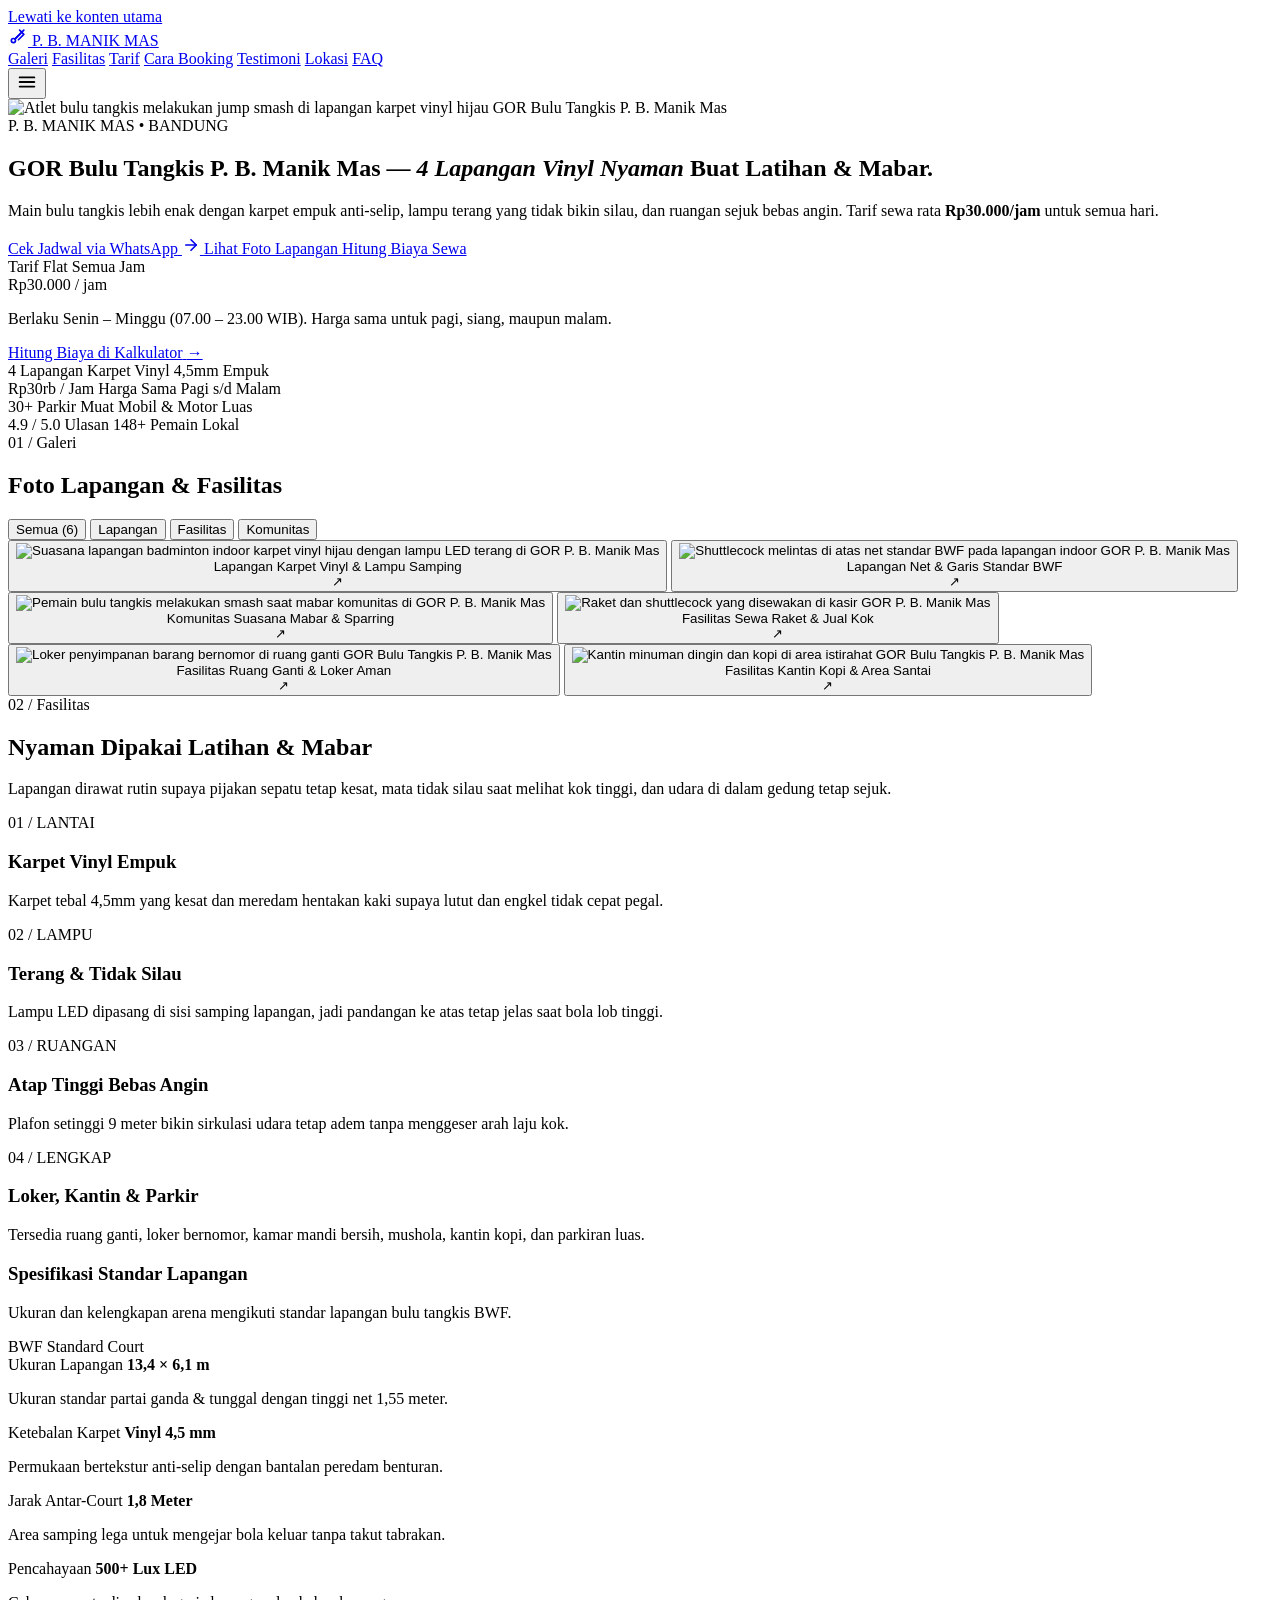
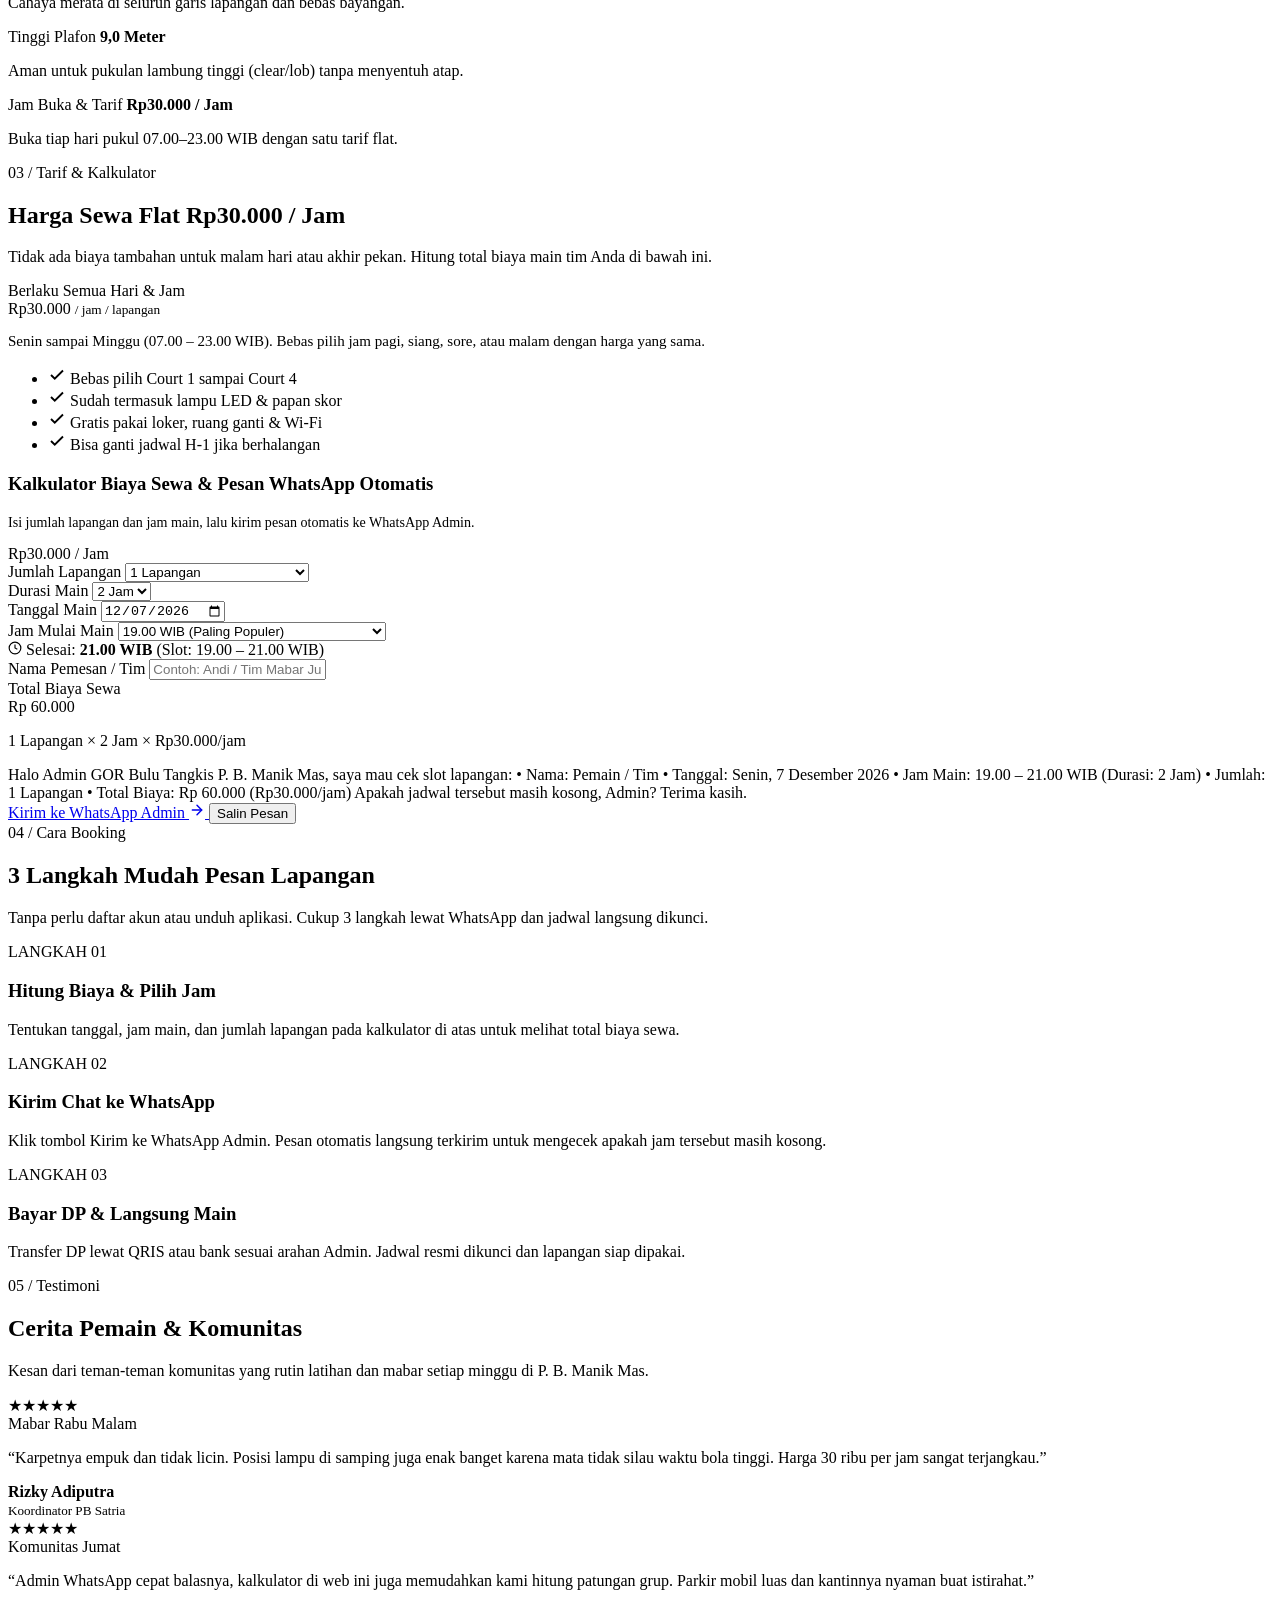
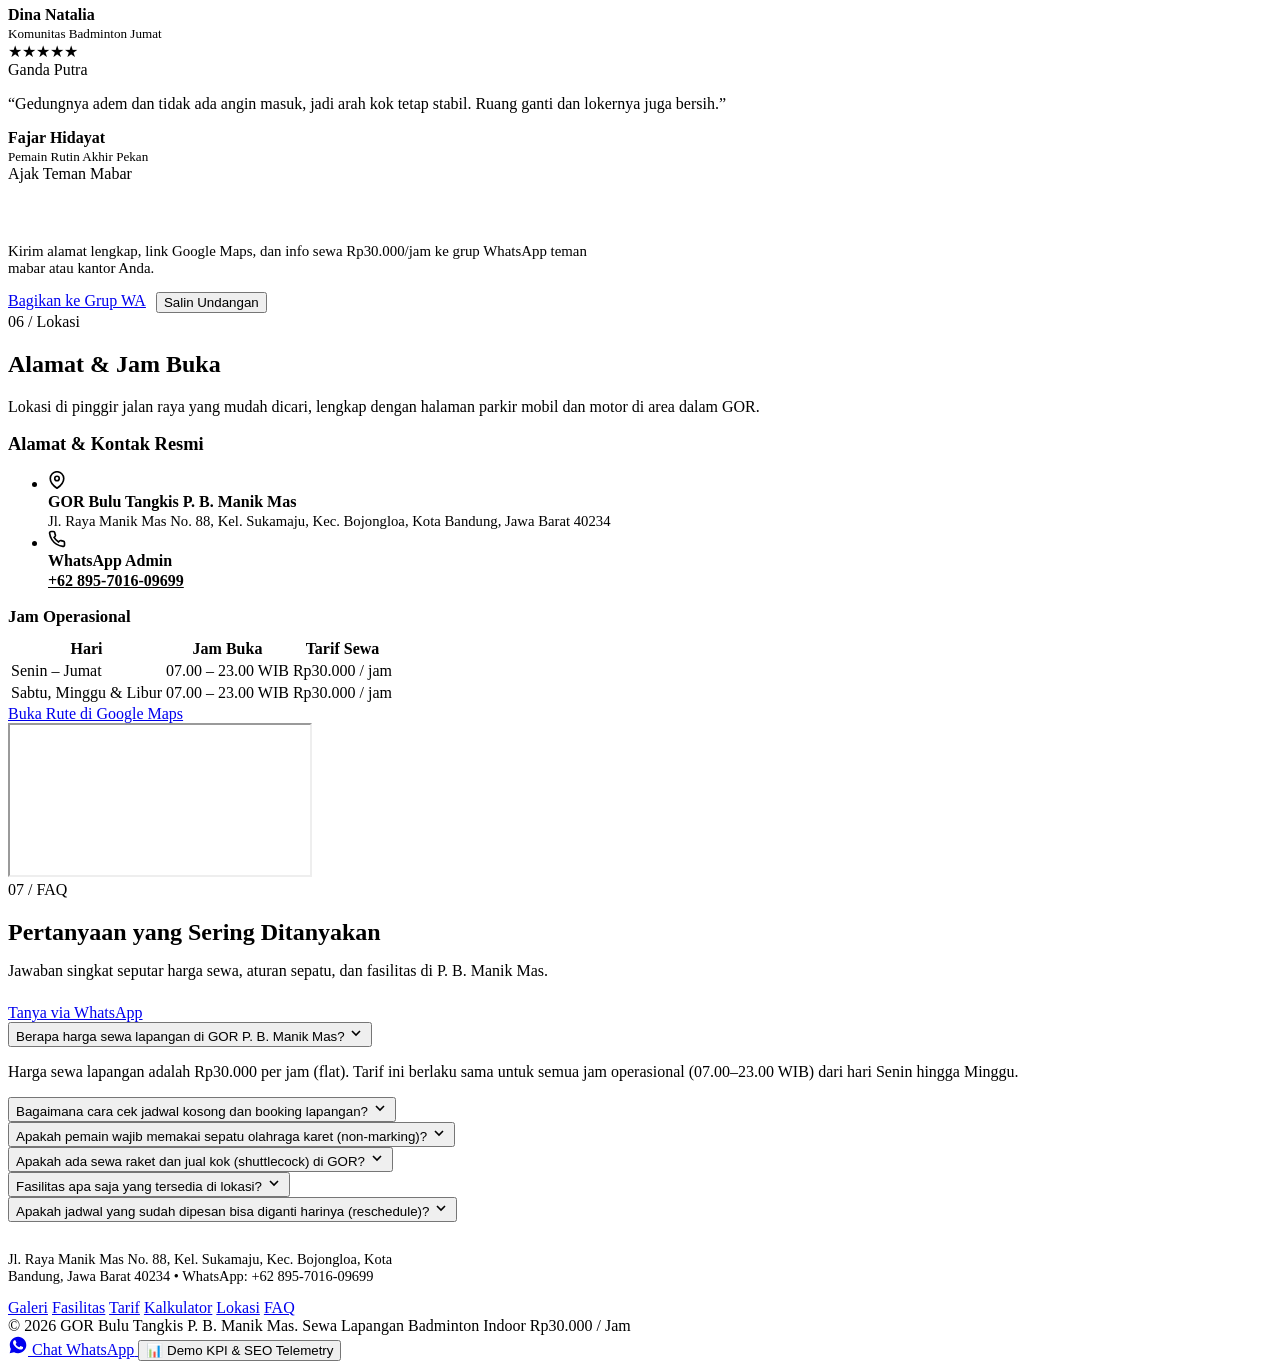
==== commit 1b446ab8: "fix(calculator): perbaiki input jam main dropdown dan kalkulasi otomatis waktu selesai booking" ====
--- a/index.html
+++ b/index.html
@@ -1,5 +1,6 @@
 <!DOCTYPE html>
 <html lang="id">
+
 <head>
   <meta charset="UTF-8" />
   <meta name="viewport" content="width=device-width, initial-scale=1.0" />
@@ -7,8 +8,10 @@
 
   <!-- Primary SEO Meta Tags -->
   <title>GOR Bulu Tangkis P. B. Manik Mas | Sewa Lapangan Badminton Rp30.000/Jam</title>
-  <meta name="description" content="Sewa lapangan bulu tangkis di GOR P. B. Manik Mas cuma Rp30.000/jam. 4 lapangan karpet vinyl empuk, lampu LED anti-silau, loker, kantin, dan parkir luas." />
-  <meta name="keywords" content="GOR Bulu Tangkis P. B. Manik Mas, PB Manik Mas, sewa lapangan badminton murah, lapangan bulu tangkis karpet vinyl, booking lapangan badminton Bandung" />
+  <meta name="description"
+    content="Sewa lapangan bulu tangkis di GOR P. B. Manik Mas cuma Rp30.000/jam. 4 lapangan karpet vinyl empuk, lampu LED anti-silau, loker, kantin, dan parkir luas." />
+  <meta name="keywords"
+    content="GOR Bulu Tangkis P. B. Manik Mas, PB Manik Mas, sewa lapangan badminton murah, lapangan bulu tangkis karpet vinyl, booking lapangan badminton Bandung" />
   <meta name="author" content="GOR Bulu Tangkis P. B. Manik Mas" />
   <meta name="robots" content="index, follow, max-image-preview:large, max-snippet:-1, max-video-preview:-1" />
   <link rel="canonical" href="https://gor-pb-manik-mas.vercel.app/" />
@@ -21,31 +24,41 @@
   <meta property="og:locale" content="id_ID" />
   <meta property="og:site_name" content="GOR Bulu Tangkis P. B. Manik Mas" />
   <meta property="og:title" content="GOR Bulu Tangkis P. B. Manik Mas | Sewa Lapangan Rp30.000/Jam" />
-  <meta property="og:description" content="4 lapangan karpet vinyl anti-slip, lampu LED samping tidak silau, ruang ganti berloker, dan parkir luas. Tarif flat Rp30.000/jam setiap hari." />
+  <meta property="og:description"
+    content="4 lapangan karpet vinyl anti-slip, lampu LED samping tidak silau, ruang ganti berloker, dan parkir luas. Tarif flat Rp30.000/jam setiap hari." />
   <meta property="og:url" content="https://gor-pb-manik-mas.vercel.app/" />
-  <meta property="og:image" content="https://images.unsplash.com/photo-1626224583764-f87db24ac4ea?auto=format&fit=crop&w=1200&h=630&q=80" />
+  <meta property="og:image"
+    content="https://images.unsplash.com/photo-1626224583764-f87db24ac4ea?auto=format&fit=crop&w=1200&h=630&q=80" />
   <meta property="og:image:width" content="1200" />
   <meta property="og:image:height" content="630" />
-  <meta property="og:image:alt" content="Pemain melakukan smash di lapangan karpet vinyl GOR Bulu Tangkis P. B. Manik Mas" />
+  <meta property="og:image:alt"
+    content="Pemain melakukan smash di lapangan karpet vinyl GOR Bulu Tangkis P. B. Manik Mas" />
 
   <!-- Twitter Card -->
   <meta name="twitter:card" content="summary_large_image" />
   <meta name="twitter:title" content="GOR Bulu Tangkis P. B. Manik Mas | Sewa Lapangan Rp30.000/Jam" />
-  <meta name="twitter:description" content="4 lapangan karpet vinyl empuk, lampu LED bebas silau, tarif flat Rp30.000/jam setiap hari." />
-  <meta name="twitter:image" content="https://images.unsplash.com/photo-1626224583764-f87db24ac4ea?auto=format&fit=crop&w=1200&h=630&q=80" />
+  <meta name="twitter:description"
+    content="4 lapangan karpet vinyl empuk, lampu LED bebas silau, tarif flat Rp30.000/jam setiap hari." />
+  <meta name="twitter:image"
+    content="https://images.unsplash.com/photo-1626224583764-f87db24ac4ea?auto=format&fit=crop&w=1200&h=630&q=80" />
   <meta name="twitter:image:alt" content="Lapangan bulu tangkis indoor GOR P. B. Manik Mas" />
 
   <!-- Inline SVG Favicon -->
-  <link rel="icon" type="image/svg+xml" href="data:image/svg+xml,%3Csvg xmlns='http://www.w3.org/2000/svg' viewBox='0 0 64 64'%3E%3Crect width='64' height='64' rx='14' fill='%2306130f'/%3E%3Cpath d='M20 46L44 18M34 16l12 10-8 10-12-10z' stroke='%23a3e635' stroke-width='4' stroke-linecap='round' stroke-linejoin='round' fill='none'/%3E%3Ccircle cx='19' cy='46' r='5' fill='%23047857' stroke='%23a3e635' stroke-width='2.5'/%3E%3C/svg%3E" />
+  <link rel="icon" type="image/svg+xml"
+    href="data:image/svg+xml,%3Csvg xmlns='http://www.w3.org/2000/svg' viewBox='0 0 64 64'%3E%3Crect width='64' height='64' rx='14' fill='%2306130f'/%3E%3Cpath d='M20 46L44 18M34 16l12 10-8 10-12-10z' stroke='%23a3e635' stroke-width='4' stroke-linecap='round' stroke-linejoin='round' fill='none'/%3E%3Ccircle cx='19' cy='46' r='5' fill='%23047857' stroke='%23a3e635' stroke-width='2.5'/%3E%3C/svg%3E" />
 
   <!-- Resource Hints & Non-Render-Blocking Google Fonts -->
   <link rel="preconnect" href="https://fonts.googleapis.com" />
   <link rel="preconnect" href="https://fonts.gstatic.com" crossorigin />
   <link rel="preconnect" href="https://images.unsplash.com" crossorigin />
-  <link rel="preload" as="image" fetchpriority="high" href="https://images.unsplash.com/photo-1626224583764-f87db24ac4ea?auto=format&fit=crop&w=1600&q=80" />
-  <link rel="stylesheet" href="https://fonts.googleapis.com/css2?family=Inter:wght@400;500;600;700&family=Plus+Jakarta+Sans:wght@600;700;800&display=swap" media="print" onload="this.media='all'" />
+  <link rel="preload" as="image" fetchpriority="high"
+    href="https://images.unsplash.com/photo-1626224583764-f87db24ac4ea?auto=format&fit=crop&w=1600&q=80" />
+  <link rel="stylesheet"
+    href="https://fonts.googleapis.com/css2?family=Inter:wght@400;500;600;700&family=Plus+Jakarta+Sans:wght@600;700;800&display=swap"
+    media="print" onload="this.media='all'" />
   <noscript>
-    <link rel="stylesheet" href="https://fonts.googleapis.com/css2?family=Inter:wght@400;500;600;700&family=Plus+Jakarta+Sans:wght@600;700;800&display=swap" />
+    <link rel="stylesheet"
+      href="https://fonts.googleapis.com/css2?family=Inter:wght@400;500;600;700&family=Plus+Jakarta+Sans:wght@600;700;800&display=swap" />
   </noscript>
 
   <!-- Compiled & Minified Pure CSS3 Architecture -->
@@ -185,6 +198,7 @@
   }
   </script>
 </head>
+
 <body>
   <a class="skip-link" href="#main-content">Lewati ke konten utama</a>
 
@@ -195,7 +209,8 @@
     <div class="container navbar__inner">
       <a class="brand" href="#top" aria-label="Beranda GOR Bulu Tangkis P. B. Manik Mas">
         <span class="brand__crest" aria-hidden="true">
-          <svg width="20" height="20" viewBox="0 0 24 24" fill="none" stroke="currentColor" stroke-width="2" stroke-linecap="round" stroke-linejoin="round">
+          <svg width="20" height="20" viewBox="0 0 24 24" fill="none" stroke="currentColor" stroke-width="2"
+            stroke-linecap="round" stroke-linejoin="round">
             <circle cx="6.5" cy="17.5" r="2.5" />
             <path d="M8.5 15.5 19 5" />
             <path d="m14 5 5 5-6.5 6.5" />
@@ -215,15 +230,10 @@
         <a href="#faq">FAQ</a>
       </nav>
 
-      <button
-        id="hamburger-btn"
-        class="hamburger-btn"
-        type="button"
-        aria-label="Buka menu navigasi"
-        aria-expanded="false"
-        aria-controls="mobile-menu"
-      >
-        <svg width="22" height="22" viewBox="0 0 24 24" fill="none" stroke="currentColor" stroke-width="2" stroke-linecap="round" aria-hidden="true">
+      <button id="hamburger-btn" class="hamburger-btn" type="button" aria-label="Buka menu navigasi"
+        aria-expanded="false" aria-controls="mobile-menu">
+        <svg width="22" height="22" viewBox="0 0 24 24" fill="none" stroke="currentColor" stroke-width="2"
+          stroke-linecap="round" aria-hidden="true">
           <line x1="4" y1="7" x2="20" y2="7" />
           <line x1="4" y1="12" x2="20" y2="12" />
           <line x1="4" y1="17" x2="20" y2="17" />
@@ -247,15 +257,10 @@
          2. Hero Section
          ==================================================================== -->
     <section id="top" class="hero" aria-labelledby="hero-heading">
-      <img
-        class="hero__bg"
+      <img class="hero__bg"
         src="https://images.unsplash.com/photo-1626224583764-f87db24ac4ea?auto=format&fit=crop&w=1600&q=80"
         alt="Atlet bulu tangkis melakukan jump smash di lapangan karpet vinyl hijau GOR Bulu Tangkis P. B. Manik Mas"
-        width="1600"
-        height="1067"
-        fetchpriority="high"
-        decoding="async"
-      />
+        width="1600" height="1067" fetchpriority="high" decoding="async" />
       <div class="hero__scrim" aria-hidden="true"></div>
 
       <div class="container">
@@ -271,19 +276,17 @@
             </h1>
 
             <p class="hero__subtitle">
-              Main bulu tangkis lebih enak dengan karpet empuk anti-selip, lampu terang yang tidak bikin silau, dan ruangan sejuk bebas angin. Tarif sewa rata <strong>Rp30.000/jam</strong> untuk semua hari.
+              Main bulu tangkis lebih enak dengan karpet empuk anti-selip, lampu terang yang tidak bikin silau, dan
+              ruangan sejuk bebas angin. Tarif sewa rata <strong>Rp30.000/jam</strong> untuk semua hari.
             </p>
 
             <div class="hero__cta">
-              <a
-                class="btn btn--accent"
+              <a class="btn btn--accent"
                 href="https://wa.me/62895701609699?text=Halo%20Admin%20GOR%20P.%20B.%20Manik%20Mas%2C%20saya%20mau%20cek%20jadwal%20lapangan%20kosong."
-                target="_blank"
-                rel="noopener noreferrer"
-                data-wa-source="hero"
-              >
+                target="_blank" rel="noopener noreferrer" data-wa-source="hero">
                 <span>Cek Jadwal via WhatsApp</span>
-                <svg class="icon-arrow" width="18" height="18" viewBox="0 0 24 24" fill="none" stroke="currentColor" stroke-width="2.2" stroke-linecap="round" stroke-linejoin="round" aria-hidden="true">
+                <svg class="icon-arrow" width="18" height="18" viewBox="0 0 24 24" fill="none" stroke="currentColor"
+                  stroke-width="2.2" stroke-linecap="round" stroke-linejoin="round" aria-hidden="true">
                   <line x1="5" y1="12" x2="19" y2="12" />
                   <polyline points="12 5 19 12 12 19" />
                 </svg>
@@ -346,7 +349,8 @@
           </div>
           <div class="section-head__right">
             <div class="gallery-filters" role="group" aria-label="Filter foto fasilitas">
-              <button class="filter-btn is-active" type="button" data-filter="all" aria-pressed="true">Semua (6)</button>
+              <button class="filter-btn is-active" type="button" data-filter="all" aria-pressed="true">Semua
+                (6)</button>
               <button class="filter-btn" type="button" data-filter="lapangan" aria-pressed="false">Lapangan</button>
               <button class="filter-btn" type="button" data-filter="fasilitas" aria-pressed="false">Fasilitas</button>
               <button class="filter-btn" type="button" data-filter="komunitas" aria-pressed="false">Komunitas</button>
@@ -355,22 +359,13 @@
         </div>
 
         <div class="gallery-grid" id="gallery-grid">
-          <button
-            class="gallery-card"
-            type="button"
-            data-category="lapangan"
+          <button class="gallery-card" type="button" data-category="lapangan"
             data-full-src="https://images.unsplash.com/photo-1780233689493-63732bb9cfc1?auto=format&fit=crop&w=1400&q=85"
-            data-caption="Lapangan Karpet Vinyl Hijau &amp; Lampu LED Samping Anti-Silau"
-          >
-            <img
-              class="gallery-card__img"
+            data-caption="Lapangan Karpet Vinyl Hijau &amp; Lampu LED Samping Anti-Silau">
+            <img class="gallery-card__img"
               src="https://images.unsplash.com/photo-1780233689493-63732bb9cfc1?auto=format&fit=crop&w=800&h=600&q=80"
               alt="Suasana lapangan badminton indoor karpet vinyl hijau dengan lampu LED terang di GOR P. B. Manik Mas"
-              width="800"
-              height="600"
-              loading="lazy"
-              decoding="async"
-            />
+              width="800" height="600" loading="lazy" decoding="async" />
             <div class="gallery-card__overlay">
               <div>
                 <span class="gallery-card__tag">Lapangan</span>
@@ -380,22 +375,13 @@
             </div>
           </button>
 
-          <button
-            class="gallery-card"
-            type="button"
-            data-category="lapangan"
+          <button class="gallery-card" type="button" data-category="lapangan"
             data-full-src="https://images.unsplash.com/photo-1626721105368-a69248e93b32?auto=format&fit=crop&w=1400&q=85"
-            data-caption="Net Standar BWF &amp; Garis Lapangan Jelas"
-          >
-            <img
-              class="gallery-card__img"
+            data-caption="Net Standar BWF &amp; Garis Lapangan Jelas">
+            <img class="gallery-card__img"
               src="https://images.unsplash.com/photo-1626721105368-a69248e93b32?auto=format&fit=crop&w=800&h=600&q=80"
-              alt="Shuttlecock melintas di atas net standar BWF pada lapangan indoor GOR P. B. Manik Mas"
-              width="800"
-              height="600"
-              loading="lazy"
-              decoding="async"
-            />
+              alt="Shuttlecock melintas di atas net standar BWF pada lapangan indoor GOR P. B. Manik Mas" width="800"
+              height="600" loading="lazy" decoding="async" />
             <div class="gallery-card__overlay">
               <div>
                 <span class="gallery-card__tag">Lapangan</span>
@@ -405,22 +391,13 @@
             </div>
           </button>
 
-          <button
-            class="gallery-card"
-            type="button"
-            data-category="komunitas"
+          <button class="gallery-card" type="button" data-category="komunitas"
             data-full-src="https://images.unsplash.com/photo-1722087642932-9b070e9a066e?auto=format&fit=crop&w=1400&q=85"
-            data-caption="Suasana Mabar &amp; Latihan Komunitas Mingguan"
-          >
-            <img
-              class="gallery-card__img"
+            data-caption="Suasana Mabar &amp; Latihan Komunitas Mingguan">
+            <img class="gallery-card__img"
               src="https://images.unsplash.com/photo-1722087642932-9b070e9a066e?auto=format&fit=crop&w=800&h=600&q=80"
-              alt="Pemain bulu tangkis melakukan smash saat mabar komunitas di GOR P. B. Manik Mas"
-              width="800"
-              height="600"
-              loading="lazy"
-              decoding="async"
-            />
+              alt="Pemain bulu tangkis melakukan smash saat mabar komunitas di GOR P. B. Manik Mas" width="800"
+              height="600" loading="lazy" decoding="async" />
             <div class="gallery-card__overlay">
               <div>
                 <span class="gallery-card__tag">Komunitas</span>
@@ -430,22 +407,13 @@
             </div>
           </button>
 
-          <button
-            class="gallery-card"
-            type="button"
-            data-category="fasilitas"
+          <button class="gallery-card" type="button" data-category="fasilitas"
             data-full-src="https://images.unsplash.com/photo-1721760886982-3c643f05813d?auto=format&fit=crop&w=1400&q=85"
-            data-caption="Tempat Sewa Raket &amp; Beli Kok (Shuttlecock)"
-          >
-            <img
-              class="gallery-card__img"
+            data-caption="Tempat Sewa Raket &amp; Beli Kok (Shuttlecock)">
+            <img class="gallery-card__img"
               src="https://images.unsplash.com/photo-1721760886982-3c643f05813d?auto=format&fit=crop&w=800&h=600&q=80"
-              alt="Raket dan shuttlecock yang disewakan di kasir GOR P. B. Manik Mas"
-              width="800"
-              height="600"
-              loading="lazy"
-              decoding="async"
-            />
+              alt="Raket dan shuttlecock yang disewakan di kasir GOR P. B. Manik Mas" width="800" height="600"
+              loading="lazy" decoding="async" />
             <div class="gallery-card__overlay">
               <div>
                 <span class="gallery-card__tag">Fasilitas</span>
@@ -455,22 +423,13 @@
             </div>
           </button>
 
-          <button
-            class="gallery-card"
-            type="button"
-            data-category="fasilitas"
+          <button class="gallery-card" type="button" data-category="fasilitas"
             data-full-src="https://images.unsplash.com/photo-1736851116986-9f426f2c99a3?auto=format&fit=crop&w=1400&q=85"
-            data-caption="Ruang Ganti Bersih &amp; Loker Barang Bernomor"
-          >
-            <img
-              class="gallery-card__img"
+            data-caption="Ruang Ganti Bersih &amp; Loker Barang Bernomor">
+            <img class="gallery-card__img"
               src="https://images.unsplash.com/photo-1736851116986-9f426f2c99a3?auto=format&fit=crop&w=800&h=600&q=80"
-              alt="Loker penyimpanan barang bernomor di ruang ganti GOR Bulu Tangkis P. B. Manik Mas"
-              width="800"
-              height="600"
-              loading="lazy"
-              decoding="async"
-            />
+              alt="Loker penyimpanan barang bernomor di ruang ganti GOR Bulu Tangkis P. B. Manik Mas" width="800"
+              height="600" loading="lazy" decoding="async" />
             <div class="gallery-card__overlay">
               <div>
                 <span class="gallery-card__tag">Fasilitas</span>
@@ -480,22 +439,13 @@
             </div>
           </button>
 
-          <button
-            class="gallery-card"
-            type="button"
-            data-category="fasilitas"
+          <button class="gallery-card" type="button" data-category="fasilitas"
             data-full-src="https://images.unsplash.com/photo-1598959652545-c0230cdbb01f?auto=format&fit=crop&w=1400&q=85"
-            data-caption="Kantin Minuman Dingin, Kopi &amp; Tempat Istirahat"
-          >
-            <img
-              class="gallery-card__img"
+            data-caption="Kantin Minuman Dingin, Kopi &amp; Tempat Istirahat">
+            <img class="gallery-card__img"
               src="https://images.unsplash.com/photo-1598959652545-c0230cdbb01f?auto=format&fit=crop&w=800&h=600&q=80"
-              alt="Kantin minuman dingin dan kopi di area istirahat GOR Bulu Tangkis P. B. Manik Mas"
-              width="800"
-              height="600"
-              loading="lazy"
-              decoding="async"
-            />
+              alt="Kantin minuman dingin dan kopi di area istirahat GOR Bulu Tangkis P. B. Manik Mas" width="800"
+              height="600" loading="lazy" decoding="async" />
             <div class="gallery-card__overlay">
               <div>
                 <span class="gallery-card__tag">Fasilitas</span>
@@ -511,7 +461,8 @@
     <!-- Lightbox Modal -->
     <div id="lightbox" class="lightbox" role="dialog" aria-modal="true" aria-label="Pratinjau foto fasilitas" hidden>
       <div class="lightbox__dialog">
-        <button id="lightbox-close" class="lightbox__close" type="button" aria-label="Tutup tampilan foto">&times;</button>
+        <button id="lightbox-close" class="lightbox__close" type="button"
+          aria-label="Tutup tampilan foto">&times;</button>
         <img id="lightbox-img" class="lightbox__img" src="" alt="" />
         <div class="lightbox__footer">
           <p id="lightbox-caption" class="lightbox__caption"></p>
@@ -534,7 +485,8 @@
             <h2 id="keunggulan-title" class="section-title">Nyaman Dipakai Latihan &amp; Mabar</h2>
           </div>
           <p class="section-lead">
-            Lapangan dirawat rutin supaya pijakan sepatu tetap kesat, mata tidak silau saat melihat kok tinggi, dan udara di dalam gedung tetap sejuk.
+            Lapangan dirawat rutin supaya pijakan sepatu tetap kesat, mata tidak silau saat melihat kok tinggi, dan
+            udara di dalam gedung tetap sejuk.
           </p>
         </div>
 
@@ -636,25 +588,38 @@
             <span class="geo-badge">Berlaku Semua Hari &amp; Jam</span>
             <div class="flat-rate-banner__price">Rp30.000 <small>/ jam / lapangan</small></div>
             <p style="color:var(--text-on-dark-muted); font-size:0.94rem;">
-              Senin sampai Minggu (07.00 – 23.00 WIB). Bebas pilih jam pagi, siang, sore, atau malam dengan harga yang sama.
+              Senin sampai Minggu (07.00 – 23.00 WIB). Bebas pilih jam pagi, siang, sore, atau malam dengan harga yang
+              sama.
             </p>
           </div>
 
           <ul class="flat-perks">
             <li>
-              <svg width="18" height="18" viewBox="0 0 24 24" fill="none" stroke="currentColor" stroke-width="2.5" aria-hidden="true"><polyline points="20 6 9 17 4 12" /></svg>
+              <svg width="18" height="18" viewBox="0 0 24 24" fill="none" stroke="currentColor" stroke-width="2.5"
+                aria-hidden="true">
+                <polyline points="20 6 9 17 4 12" />
+              </svg>
               <span>Bebas pilih Court 1 sampai Court 4</span>
             </li>
             <li>
-              <svg width="18" height="18" viewBox="0 0 24 24" fill="none" stroke="currentColor" stroke-width="2.5" aria-hidden="true"><polyline points="20 6 9 17 4 12" /></svg>
+              <svg width="18" height="18" viewBox="0 0 24 24" fill="none" stroke="currentColor" stroke-width="2.5"
+                aria-hidden="true">
+                <polyline points="20 6 9 17 4 12" />
+              </svg>
               <span>Sudah termasuk lampu LED &amp; papan skor</span>
             </li>
             <li>
-              <svg width="18" height="18" viewBox="0 0 24 24" fill="none" stroke="currentColor" stroke-width="2.5" aria-hidden="true"><polyline points="20 6 9 17 4 12" /></svg>
+              <svg width="18" height="18" viewBox="0 0 24 24" fill="none" stroke="currentColor" stroke-width="2.5"
+                aria-hidden="true">
+                <polyline points="20 6 9 17 4 12" />
+              </svg>
               <span>Gratis pakai loker, ruang ganti &amp; Wi-Fi</span>
             </li>
             <li>
-              <svg width="18" height="18" viewBox="0 0 24 24" fill="none" stroke="currentColor" stroke-width="2.5" aria-hidden="true"><polyline points="20 6 9 17 4 12" /></svg>
+              <svg width="18" height="18" viewBox="0 0 24 24" fill="none" stroke="currentColor" stroke-width="2.5"
+                aria-hidden="true">
+                <polyline points="20 6 9 17 4 12" />
+              </svg>
               <span>Bisa ganti jadwal H-1 jika berhalangan</span>
             </li>
           </ul>
@@ -701,8 +666,29 @@
               </div>
 
               <div class="form-group">
-                <label for="calc-time">Jam Main</label>
-                <input id="calc-time" class="form-control" type="text" value="19.00 - 21.00 WIB" placeholder="Contoh: 19.00 - 21.00 WIB" />
+                <label for="calc-time">Jam Mulai Main</label>
+                <select id="calc-time" class="form-control" aria-describedby="calc-slot-hint">
+                  <option value="7">07.00 WIB</option>
+                  <option value="8">08.00 WIB</option>
+                  <option value="9">09.00 WIB</option>
+                  <option value="10">10.00 WIB</option>
+                  <option value="11">11.00 WIB</option>
+                  <option value="12">12.00 WIB</option>
+                  <option value="13">13.00 WIB</option>
+                  <option value="14">14.00 WIB</option>
+                  <option value="15">15.00 WIB</option>
+                  <option value="16">16.00 WIB</option>
+                  <option value="17">17.00 WIB</option>
+                  <option value="18">18.00 WIB</option>
+                  <option value="19" selected>19.00 WIB (Paling Populer)</option>
+                  <option value="20">20.00 WIB</option>
+                  <option value="21">21.00 WIB</option>
+                  <option value="22">22.00 WIB</option>
+                </select>
+                <div id="calc-slot-hint" class="form-hint" aria-live="polite">
+                  <svg width="14" height="14" viewBox="0 0 24 24" fill="none" stroke="currentColor" stroke-width="2" aria-hidden="true"><circle cx="12" cy="12" r="10"/><polyline points="12 6 12 12 16 14"/></svg>
+                  <span>Selesai: <strong>21.00 WIB</strong> (Slot: 19.00 – 21.00 WIB)</span>
+                </div>
               </div>
 
               <div class="form-group" style="grid-column: 1 / -1;">
@@ -721,16 +707,11 @@
               </div>
 
               <div class="calc-actions">
-                <a
-                  id="calc-wa-btn"
-                  class="btn btn--accent"
-                  href="https://wa.me/62895701609699"
-                  target="_blank"
-                  rel="noopener noreferrer"
-                  data-wa-source="calculator"
-                >
+                <a id="calc-wa-btn" class="btn btn--accent" href="https://wa.me/62895701609699" target="_blank"
+                  rel="noopener noreferrer" data-wa-source="calculator">
                   <span>Kirim ke WhatsApp Admin</span>
-                  <svg class="icon-arrow" width="16" height="16" viewBox="0 0 24 24" fill="none" stroke="currentColor" stroke-width="2.2" stroke-linecap="round" stroke-linejoin="round" aria-hidden="true">
+                  <svg class="icon-arrow" width="16" height="16" viewBox="0 0 24 24" fill="none" stroke="currentColor"
+                    stroke-width="2.2" stroke-linecap="round" stroke-linejoin="round" aria-hidden="true">
                     <line x1="5" y1="12" x2="19" y2="12" />
                     <polyline points="12 5 19 12 12 19" />
                   </svg>
@@ -764,13 +745,15 @@
           <article class="step-card">
             <span class="step-card__num">LANGKAH 01</span>
             <h3>Hitung Biaya &amp; Pilih Jam</h3>
-            <p>Tentukan tanggal, jam main, dan jumlah lapangan pada kalkulator di atas untuk melihat total biaya sewa.</p>
+            <p>Tentukan tanggal, jam main, dan jumlah lapangan pada kalkulator di atas untuk melihat total biaya sewa.
+            </p>
           </article>
 
           <article class="step-card">
             <span class="step-card__num">LANGKAH 02</span>
             <h3>Kirim Chat ke WhatsApp</h3>
-            <p>Klik tombol Kirim ke WhatsApp Admin. Pesan otomatis langsung terkirim untuk mengecek apakah jam tersebut masih kosong.</p>
+            <p>Klik tombol Kirim ke WhatsApp Admin. Pesan otomatis langsung terkirim untuk mengecek apakah jam tersebut
+              masih kosong.</p>
           </article>
 
           <article class="step-card">
@@ -801,11 +784,13 @@
           <article class="testimonial-card">
             <div>
               <div class="testimonial-meta-top">
-                <div class="testimonial-stars" aria-label="Rating 5 dari 5 bintang">&#9733;&#9733;&#9733;&#9733;&#9733;</div>
+                <div class="testimonial-stars" aria-label="Rating 5 dari 5 bintang">&#9733;&#9733;&#9733;&#9733;&#9733;
+                </div>
                 <span class="testimonial-club">Mabar Rabu Malam</span>
               </div>
               <p class="testimonial-quote">
-                &ldquo;Karpetnya empuk dan tidak licin. Posisi lampu di samping juga enak banget karena mata tidak silau waktu bola tinggi. Harga 30 ribu per jam sangat terjangkau.&rdquo;
+                &ldquo;Karpetnya empuk dan tidak licin. Posisi lampu di samping juga enak banget karena mata tidak silau
+                waktu bola tinggi. Harga 30 ribu per jam sangat terjangkau.&rdquo;
               </p>
             </div>
             <div class="testimonial-author">
@@ -817,11 +802,13 @@
           <article class="testimonial-card">
             <div>
               <div class="testimonial-meta-top">
-                <div class="testimonial-stars" aria-label="Rating 5 dari 5 bintang">&#9733;&#9733;&#9733;&#9733;&#9733;</div>
+                <div class="testimonial-stars" aria-label="Rating 5 dari 5 bintang">&#9733;&#9733;&#9733;&#9733;&#9733;
+                </div>
                 <span class="testimonial-club">Komunitas Jumat</span>
               </div>
               <p class="testimonial-quote">
-                &ldquo;Admin WhatsApp cepat balasnya, kalkulator di web ini juga memudahkan kami hitung patungan grup. Parkir mobil luas dan kantinnya nyaman buat istirahat.&rdquo;
+                &ldquo;Admin WhatsApp cepat balasnya, kalkulator di web ini juga memudahkan kami hitung patungan grup.
+                Parkir mobil luas dan kantinnya nyaman buat istirahat.&rdquo;
               </p>
             </div>
             <div class="testimonial-author">
@@ -833,11 +820,13 @@
           <article class="testimonial-card">
             <div>
               <div class="testimonial-meta-top">
-                <div class="testimonial-stars" aria-label="Rating 5 dari 5 bintang">&#9733;&#9733;&#9733;&#9733;&#9733;</div>
+                <div class="testimonial-stars" aria-label="Rating 5 dari 5 bintang">&#9733;&#9733;&#9733;&#9733;&#9733;
+                </div>
                 <span class="testimonial-club">Ganda Putra</span>
               </div>
               <p class="testimonial-quote">
-                &ldquo;Gedungnya adem dan tidak ada angin masuk, jadi arah kok tetap stabil. Ruang ganti dan lokernya juga bersih.&rdquo;
+                &ldquo;Gedungnya adem dan tidak ada angin masuk, jadi arah kok tetap stabil. Ruang ganti dan lokernya
+                juga bersih.&rdquo;
               </p>
             </div>
             <div class="testimonial-author">
@@ -853,18 +842,13 @@
             <span class="section-kicker" style="color:var(--brand-accent); margin-bottom:6px;">Ajak Teman Mabar</span>
             <h3 style="font-size:1.3rem; margin-bottom:6px; color:#fff;">Bagikan Lokasi GOR ke Grup WhatsApp</h3>
             <p style="color:var(--text-on-dark-muted); font-size:0.93rem;">
-              Kirim alamat lengkap, link Google Maps, dan info sewa Rp30.000/jam ke grup WhatsApp teman mabar atau kantor Anda.
+              Kirim alamat lengkap, link Google Maps, dan info sewa Rp30.000/jam ke grup WhatsApp teman mabar atau
+              kantor Anda.
             </p>
           </div>
           <div style="display:flex; flex-wrap:wrap; gap:10px;">
-            <a
-              id="share-mabar-btn"
-              class="btn btn--accent"
-              href="https://wa.me/"
-              target="_blank"
-              rel="noopener noreferrer"
-              data-wa-source="share_mabar"
-            >
+            <a id="share-mabar-btn" class="btn btn--accent" href="https://wa.me/" target="_blank"
+              rel="noopener noreferrer" data-wa-source="share_mabar">
               Bagikan ke Grup WA
             </a>
             <button id="copy-mabar-btn" class="btn btn--glass" type="button">
@@ -886,7 +870,8 @@
             <h2 id="lokasi-title" class="section-title">Alamat &amp; Jam Buka</h2>
           </div>
           <p class="section-lead">
-            Lokasi di pinggir jalan raya yang mudah dicari, lengkap dengan halaman parkir mobil dan motor di area dalam GOR.
+            Lokasi di pinggir jalan raya yang mudah dicari, lengkap dengan halaman parkir mobil dan motor di area dalam
+            GOR.
           </p>
         </div>
 
@@ -897,7 +882,11 @@
               <ul class="nap-list">
                 <li class="nap-item">
                   <div class="nap-item__icon" aria-hidden="true">
-                    <svg width="18" height="18" viewBox="0 0 24 24" fill="none" stroke="currentColor" stroke-width="2.2"><path d="M21 10c0 7-9 13-9 13s-9-6-9-13a9 9 0 0 1 18 0z"/><circle cx="12" cy="10" r="3"/></svg>
+                    <svg width="18" height="18" viewBox="0 0 24 24" fill="none" stroke="currentColor"
+                      stroke-width="2.2">
+                      <path d="M21 10c0 7-9 13-9 13s-9-6-9-13a9 9 0 0 1 18 0z" />
+                      <circle cx="12" cy="10" r="3" />
+                    </svg>
                   </div>
                   <div>
                     <strong style="font-family:var(--font-heading);">GOR Bulu Tangkis P. B. Manik Mas</strong>
@@ -909,18 +898,18 @@
 
                 <li class="nap-item">
                   <div class="nap-item__icon" aria-hidden="true">
-                    <svg width="18" height="18" viewBox="0 0 24 24" fill="none" stroke="currentColor" stroke-width="2.2"><path d="M22 16.92v3a2 2 0 0 1-2.18 2 19.79 19.79 0 0 1-8.63-3.07 19.5 19.5 0 0 1-6-6 19.79 19.79 0 0 1-3.07-8.67A2 2 0 0 1 4.11 2h3a2 2 0 0 1 2 1.72c.127.96.361 1.903.7 2.81a2 2 0 0 1-.45 2.11L8.09 9.91a16 16 0 0 0 6 6l1.27-1.27a2 2 0 0 1 2.11-.45c.907.339 1.85.573 2.81.7A2 2 0 0 1 22 16.92z"/></svg>
+                    <svg width="18" height="18" viewBox="0 0 24 24" fill="none" stroke="currentColor"
+                      stroke-width="2.2">
+                      <path
+                        d="M22 16.92v3a2 2 0 0 1-2.18 2 19.79 19.79 0 0 1-8.63-3.07 19.5 19.5 0 0 1-6-6 19.79 19.79 0 0 1-3.07-8.67A2 2 0 0 1 4.11 2h3a2 2 0 0 1 2 1.72c.127.96.361 1.903.7 2.81a2 2 0 0 1-.45 2.11L8.09 9.91a16 16 0 0 0 6 6l1.27-1.27a2 2 0 0 1 2.11-.45c.907.339 1.85.573 2.81.7A2 2 0 0 1 22 16.92z" />
+                    </svg>
                   </div>
                   <div>
                     <strong style="font-family:var(--font-heading);">WhatsApp Admin</strong>
                     <div style="margin-top:2px;">
-                      <a
-                        href="https://wa.me/62895701609699"
-                        target="_blank"
-                        rel="noopener noreferrer"
-                        data-wa-source="location_nap"
-                        style="color:var(--brand-primary); font-weight:700;"
-                      >+62 895-7016-09699</a>
+                      <a href="https://wa.me/62895701609699" target="_blank" rel="noopener noreferrer"
+                        data-wa-source="location_nap" style="color:var(--brand-primary); font-weight:700;">+62
+                        895-7016-09699</a>
                     </div>
                   </div>
                 </li>
@@ -952,24 +941,16 @@
               </table>
             </div>
 
-            <a
-              class="btn btn--outline-dark"
-              href="https://maps.google.com/?q=-6.9385,107.6042"
-              target="_blank"
-              rel="noopener noreferrer"
-            >
+            <a class="btn btn--outline-dark" href="https://maps.google.com/?q=-6.9385,107.6042" target="_blank"
+              rel="noopener noreferrer">
               Buka Rute di Google Maps
             </a>
           </div>
 
           <div class="map-frame-wrap">
-            <iframe
-              title="Peta lokasi GOR Bulu Tangkis P. B. Manik Mas di Google Maps"
-              src="https://maps.google.com/maps?q=-6.9385,107.6042&z=15&output=embed"
-              loading="lazy"
-              referrerpolicy="no-referrer-when-downgrade"
-              allowfullscreen
-            ></iframe>
+            <iframe title="Peta lokasi GOR Bulu Tangkis P. B. Manik Mas di Google Maps"
+              src="https://maps.google.com/maps?q=-6.9385,107.6042&z=15&output=embed" loading="lazy"
+              referrerpolicy="no-referrer-when-downgrade" allowfullscreen></iframe>
           </div>
         </div>
       </div>
@@ -987,13 +968,9 @@
             <p class="section-lead" style="margin-bottom:24px;">
               Jawaban singkat seputar harga sewa, aturan sepatu, dan fasilitas di P. B. Manik Mas.
             </p>
-            <a
-              class="btn btn--primary"
+            <a class="btn btn--primary"
               href="https://wa.me/62895701609699?text=Halo%20Admin%20GOR%20P.%20B.%20Manik%20Mas%2C%20saya%20mau%20tanya%20seputar%20sewa%20lapangan."
-              target="_blank"
-              rel="noopener noreferrer"
-              data-wa-source="faq_cta"
-            >
+              target="_blank" rel="noopener noreferrer" data-wa-source="faq_cta">
               Tanya via WhatsApp
             </a>
           </div>
@@ -1003,11 +980,14 @@
               <button class="faq-trigger" type="button" aria-expanded="true" aria-controls="faq-panel-1">
                 <span>Berapa harga sewa lapangan di GOR P. B. Manik Mas?</span>
                 <span class="faq-trigger__icon" aria-hidden="true">
-                  <svg width="16" height="16" viewBox="0 0 24 24" fill="none" stroke="currentColor" stroke-width="2.4"><polyline points="6 9 12 15 18 9" /></svg>
+                  <svg width="16" height="16" viewBox="0 0 24 24" fill="none" stroke="currentColor" stroke-width="2.4">
+                    <polyline points="6 9 12 15 18 9" />
+                  </svg>
                 </span>
               </button>
               <div id="faq-panel-1" class="faq-panel">
-                <p>Harga sewa lapangan adalah Rp30.000 per jam (flat). Tarif ini berlaku sama untuk semua jam operasional (07.00–23.00 WIB) dari hari Senin hingga Minggu.</p>
+                <p>Harga sewa lapangan adalah Rp30.000 per jam (flat). Tarif ini berlaku sama untuk semua jam
+                  operasional (07.00–23.00 WIB) dari hari Senin hingga Minggu.</p>
               </div>
             </div>
 
@@ -1015,11 +995,14 @@
               <button class="faq-trigger" type="button" aria-expanded="false" aria-controls="faq-panel-2">
                 <span>Bagaimana cara cek jadwal kosong dan booking lapangan?</span>
                 <span class="faq-trigger__icon" aria-hidden="true">
-                  <svg width="16" height="16" viewBox="0 0 24 24" fill="none" stroke="currentColor" stroke-width="2.4"><polyline points="6 9 12 15 18 9" /></svg>
+                  <svg width="16" height="16" viewBox="0 0 24 24" fill="none" stroke="currentColor" stroke-width="2.4">
+                    <polyline points="6 9 12 15 18 9" />
+                  </svg>
                 </span>
               </button>
               <div id="faq-panel-2" class="faq-panel" hidden>
-                <p>Gunakan kalkulator sewa di halaman ini untuk memilih tanggal, jam, dan jumlah lapangan, lalu tekan tombol Kirim ke WhatsApp Admin. Admin kami akan langsung mengonfirmasi ketersediaan slot.</p>
+                <p>Gunakan kalkulator sewa di halaman ini untuk memilih tanggal, jam, dan jumlah lapangan, lalu tekan
+                  tombol Kirim ke WhatsApp Admin. Admin kami akan langsung mengonfirmasi ketersediaan slot.</p>
               </div>
             </div>
 
@@ -1027,11 +1010,14 @@
               <button class="faq-trigger" type="button" aria-expanded="false" aria-controls="faq-panel-3">
                 <span>Apakah pemain wajib memakai sepatu olahraga karet (non-marking)?</span>
                 <span class="faq-trigger__icon" aria-hidden="true">
-                  <svg width="16" height="16" viewBox="0 0 24 24" fill="none" stroke="currentColor" stroke-width="2.4"><polyline points="6 9 12 15 18 9" /></svg>
+                  <svg width="16" height="16" viewBox="0 0 24 24" fill="none" stroke="currentColor" stroke-width="2.4">
+                    <polyline points="6 9 12 15 18 9" />
+                  </svg>
                 </span>
               </button>
               <div id="faq-panel-3" class="faq-panel" hidden>
-                <p>Ya, setiap pemain wajib memakai sepatu badminton atau sepatu olahraga bersol karet (non-marking) supaya karpet tetap kesat dan aman untuk kaki.</p>
+                <p>Ya, setiap pemain wajib memakai sepatu badminton atau sepatu olahraga bersol karet (non-marking)
+                  supaya karpet tetap kesat dan aman untuk kaki.</p>
               </div>
             </div>
 
@@ -1039,11 +1025,14 @@
               <button class="faq-trigger" type="button" aria-expanded="false" aria-controls="faq-panel-4">
                 <span>Apakah ada sewa raket dan jual kok (shuttlecock) di GOR?</span>
                 <span class="faq-trigger__icon" aria-hidden="true">
-                  <svg width="16" height="16" viewBox="0 0 24 24" fill="none" stroke="currentColor" stroke-width="2.4"><polyline points="6 9 12 15 18 9" /></svg>
+                  <svg width="16" height="16" viewBox="0 0 24 24" fill="none" stroke="currentColor" stroke-width="2.4">
+                    <polyline points="6 9 12 15 18 9" />
+                  </svg>
                 </span>
               </button>
               <div id="faq-panel-4" class="faq-panel" hidden>
-                <p>Ada. Anda bisa menyewa raket serta membeli shuttlecock dan grip langsung di kasir GOR P. B. Manik Mas.</p>
+                <p>Ada. Anda bisa menyewa raket serta membeli shuttlecock dan grip langsung di kasir GOR P. B. Manik
+                  Mas.</p>
               </div>
             </div>
 
@@ -1051,11 +1040,14 @@
               <button class="faq-trigger" type="button" aria-expanded="false" aria-controls="faq-panel-5">
                 <span>Fasilitas apa saja yang tersedia di lokasi?</span>
                 <span class="faq-trigger__icon" aria-hidden="true">
-                  <svg width="16" height="16" viewBox="0 0 24 24" fill="none" stroke="currentColor" stroke-width="2.4"><polyline points="6 9 12 15 18 9" /></svg>
+                  <svg width="16" height="16" viewBox="0 0 24 24" fill="none" stroke="currentColor" stroke-width="2.4">
+                    <polyline points="6 9 12 15 18 9" />
+                  </svg>
                 </span>
               </button>
               <div id="faq-panel-5" class="faq-panel" hidden>
-                <p>Tersedia 4 lapangan karpet vinyl, lampu LED anti-silau, ruang ganti, loker bernomor, kamar mandi bersih, kantin minuman &amp; kopi, mushola, Wi-Fi gratis, dan parkiran luas.</p>
+                <p>Tersedia 4 lapangan karpet vinyl, lampu LED anti-silau, ruang ganti, loker bernomor, kamar mandi
+                  bersih, kantin minuman &amp; kopi, mushola, Wi-Fi gratis, dan parkiran luas.</p>
               </div>
             </div>
 
@@ -1063,11 +1055,14 @@
               <button class="faq-trigger" type="button" aria-expanded="false" aria-controls="faq-panel-6">
                 <span>Apakah jadwal yang sudah dipesan bisa diganti harinya (reschedule)?</span>
                 <span class="faq-trigger__icon" aria-hidden="true">
-                  <svg width="16" height="16" viewBox="0 0 24 24" fill="none" stroke="currentColor" stroke-width="2.4"><polyline points="6 9 12 15 18 9" /></svg>
+                  <svg width="16" height="16" viewBox="0 0 24 24" fill="none" stroke="currentColor" stroke-width="2.4">
+                    <polyline points="6 9 12 15 18 9" />
+                  </svg>
                 </span>
               </button>
               <div id="faq-panel-6" class="faq-panel" hidden>
-                <p>Bisa. Penggantian jadwal dapat diajukan maksimal H-1 (24 jam sebelum jam main) melalui WhatsApp Admin selama jam pengganti masih kosong.</p>
+                <p>Bisa. Penggantian jadwal dapat diajukan maksimal H-1 (24 jam sebelum jam main) melalui WhatsApp Admin
+                  selama jam pengganti masih kosong.</p>
               </div>
             </div>
           </div>
@@ -1085,7 +1080,8 @@
         <div style="max-width:440px;">
           <strong style="color:#fff; font-family:var(--font-heading); font-size:1.1rem;">P. B. MANIK MAS</strong>
           <p style="margin-top:8px; font-size:0.9rem;">
-            Jl. Raya Manik Mas No. 88, Kel. Sukamaju, Kec. Bojongloa, Kota Bandung, Jawa Barat 40234 • WhatsApp: +62 895-7016-09699
+            Jl. Raya Manik Mas No. 88, Kel. Sukamaju, Kec. Bojongloa, Kota Bandung, Jawa Barat 40234 • WhatsApp: +62
+            895-7016-09699
           </p>
         </div>
 
@@ -1109,16 +1105,13 @@
   <!-- ======================================================================
        Floating WhatsApp Button (Bottom-Right)
        ====================================================================== -->
-  <a
-    class="floating-wa"
+  <a class="floating-wa"
     href="https://wa.me/62895701609699?text=Halo%20Admin%20GOR%20P.%20B.%20Manik%20Mas%2C%20saya%20mau%20tanya%20jadwal%20lapangan."
-    target="_blank"
-    rel="noopener noreferrer"
-    aria-label="Chat Admin GOR P. B. Manik Mas melalui WhatsApp"
-    data-wa-source="floating_button"
-  >
+    target="_blank" rel="noopener noreferrer" aria-label="Chat Admin GOR P. B. Manik Mas melalui WhatsApp"
+    data-wa-source="floating_button">
     <svg width="20" height="20" viewBox="0 0 24 24" fill="currentColor" aria-hidden="true">
-      <path d="M12.04 2C6.58 2 2.13 6.45 2.13 11.91c0 1.75.46 3.45 1.32 4.95L2 22l5.25-1.38c1.45.79 3.08 1.21 4.79 1.21 5.46 0 9.91-4.45 9.91-9.91S17.5 2 12.04 2zm5.82 14.07c-.24.68-1.42 1.31-1.95 1.39-.51.08-1.15.11-1.85-.11-.43-.14-.98-.32-1.69-.63-2.97-1.28-4.91-4.29-5.06-4.49-.15-.2-1.21-1.61-1.21-3.07 0-1.46.76-2.18 1.03-2.48.27-.3.59-.38.79-.38h.57c.18 0 .43-.07.67.51.24.59.84 2.04.91 2.19.07.15.12.32.02.52-.1.2-.15.32-.3.49-.15.17-.31.38-.44.51-.15.15-.3.31-.13.61.17.3.76 1.25 1.63 2.02 1.12.99 2.06 1.3 2.36 1.45.3.15.47.12.64-.08.17-.2.74-.86.94-1.16.2-.3.4-.25.67-.15.27.1 1.72.81 2.02.96.3.15.5.22.57.34.07.12.07.7-.17 1.38z" />
+      <path
+        d="M12.04 2C6.58 2 2.13 6.45 2.13 11.91c0 1.75.46 3.45 1.32 4.95L2 22l5.25-1.38c1.45.79 3.08 1.21 4.79 1.21 5.46 0 9.91-4.45 9.91-9.91S17.5 2 12.04 2zm5.82 14.07c-.24.68-1.42 1.31-1.95 1.39-.51.08-1.15.11-1.85-.11-.43-.14-.98-.32-1.69-.63-2.97-1.28-4.91-4.29-5.06-4.49-.15-.2-1.21-1.61-1.21-3.07 0-1.46.76-2.18 1.03-2.48.27-.3.59-.38.79-.38h.57c.18 0 .43-.07.67.51.24.59.84 2.04.91 2.19.07.15.12.32.02.52-.1.2-.15.32-.3.49-.15.17-.31.38-.44.51-.15.15-.3.31-.13.61.17.3.76 1.25 1.63 2.02 1.12.99 2.06 1.3 2.36 1.45.3.15.47.12.64-.08.17-.2.74-.86.94-1.16.2-.3.4-.25.67-.15.27.1 1.72.81 2.02.96.3.15.5.22.57.34.07.12.07.7-.17 1.38z" />
     </svg>
     <span>Chat WhatsApp</span>
   </a>
@@ -1126,25 +1119,16 @@
   <!-- ======================================================================
        Panel Interaktif: Demo KPI & SEO Telemetry (Bottom-Left)
        ====================================================================== -->
-  <button
-    id="telemetry-toggle"
-    class="telemetry-toggle"
-    type="button"
-    aria-expanded="false"
-    aria-controls="telemetry-drawer"
-  >
+  <button id="telemetry-toggle" class="telemetry-toggle" type="button" aria-expanded="false"
+    aria-controls="telemetry-drawer">
     <span>&#128202; Demo KPI &amp; SEO Telemetry</span>
   </button>
 
-  <aside
-    id="telemetry-drawer"
-    class="telemetry-drawer"
-    aria-label="Panel Demo KPI dan Log Event GA4"
-    hidden
-  >
+  <aside id="telemetry-drawer" class="telemetry-drawer" aria-label="Panel Demo KPI dan Log Event GA4" hidden>
     <div class="telemetry-drawer__head">
       <h3>&#128202; Demo KPI &amp; SEO Telemetry</h3>
-      <button id="telemetry-close" class="telemetry-close" type="button" aria-label="Tutup panel telemetry">&times;</button>
+      <button id="telemetry-close" class="telemetry-close" type="button"
+        aria-label="Tutup panel telemetry">&times;</button>
     </div>
 
     <div class="kpi-grid">
@@ -1181,4 +1165,5 @@
 
   <script src="app.js" defer></script>
 </body>
-</html>
+
+</html>
--- a/styles.min.css
+++ b/styles.min.css
@@ -1 +1 @@
-:root{--bg-page:#f6f7f6;--bg-surface:#ffffff;--bg-subtle:#eef1ef;--bg-dark:#06130f;--bg-dark-elevated:#0b1f19;--bg-dark-card:#102a22;--glass-dark:rgba(11,31,25,0.74);--glass-dark-strong:rgba(6,19,15,0.9);--glass-border-light:rgba(255,255,255,0.14);--glass-border-highlight:rgba(163,230,53,0.36);--brand-primary:#047857;--brand-primary-hover:#065f46;--brand-primary-soft:#dcfce7;--brand-accent:#a3e635;--brand-accent-hover:#bef264;--brand-wa:#15803d;--brand-wa-hover:#166534;--text-main:#091410;--text-body:#33413c;--text-muted:#5c6b64;--text-on-dark:#f8faf9;--text-on-dark-muted:#b8c7c0;--border-light:#dce2df;--border-strong:#c4ceca;--border-dark:rgba(255,255,255,0.12);--font-heading:'Plus Jakarta Sans',-apple-system,BlinkMacSystemFont,'Segoe UI',sans-serif;--font-body:'Inter',-apple-system,BlinkMacSystemFont,'Segoe UI',sans-serif;--container-max:1220px;--nav-height:72px;--radius-xs:6px;--radius-sm:10px;--radius-md:16px;--radius-lg:22px;--radius-pill:9999px;--shadow-xs:0 1px 2px rgba(6,19,15,0.05);--shadow-sm:0 4px 12px -2px rgba(6,19,15,0.06);--shadow-md:0 16px 32px -8px rgba(6,19,15,0.09);--shadow-lg:0 24px 48px -12px rgba(6,19,15,0.22);--ease-out:cubic-bezier(0.16,1,0.3,1);--dur-fast:180ms;--dur-med:300ms}*,*::before,*::after{box-sizing:border-box}html{scroll-behavior:smooth;scroll-padding-top:calc(var(--nav-height) + 20px);-webkit-text-size-adjust:100%}body{margin:0;font-family:var(--font-body);font-size:1rem;line-height:1.6;color:var(--text-main);background-color:var(--bg-page);-webkit-font-smoothing:antialiased;overflow-x:hidden}h1,h2,h3,h4{margin:0;font-family:var(--font-heading);color:inherit;letter-spacing:-0.025em;line-height:1.15}p,ul,ol,dl,dd{margin:0;padding:0}ul,ol{list-style:none}img{display:block;max-width:100%;height:auto}a{color:inherit;text-decoration:none}button,input,select{font:inherit}:focus-visible{outline:2px solid var(--brand-accent);outline-offset:3px}.sr-only{position:absolute;width:1px;height:1px;padding:0;margin:-1px;overflow:hidden;clip:rect(0,0,0,0);white-space:nowrap;border:0}.skip-link{position:absolute;top:-100px;left:20px;z-index:9999;background:var(--bg-dark);color:#fff;padding:10px 18px;border-radius:var(--radius-xs);font-weight:600}.skip-link:focus{top:16px}.container{width:100%;max-width:var(--container-max);margin-inline:auto;padding-inline:clamp(20px,4vw,36px)}.section{padding-block:clamp(64px,8vw,104px);position:relative}.section--surface{background-color:var(--bg-surface);border-top:1px solid var(--border-light);border-bottom:1px solid var(--border-light)}.section--subtle{background-color:var(--bg-subtle)}.section--dark{background-color:var(--bg-dark);color:var(--text-on-dark)}.section-head{display:grid;grid-template-columns:1fr;gap:16px;align-items:end;margin-bottom:clamp(36px,4.5vw,52px);padding-bottom:22px;border-bottom:1px solid var(--border-light)}.section--dark .section-head{border-bottom-color:var(--border-dark)}.section-kicker{display:inline-flex;align-items:center;gap:10px;font-family:var(--font-heading);font-size:0.76rem;font-weight:700;text-transform:uppercase;letter-spacing:0.1em;color:var(--brand-primary);margin-bottom:10px}.section-kicker::before{content:"";display:inline-block;width:20px;height:2px;background:currentColor}.section--dark .section-kicker{color:var(--brand-accent)}.section-title{font-size:clamp(1.75rem,3vw,2.45rem);font-weight:800;letter-spacing:-0.03em;line-height:1.12}.section-lead{font-size:0.98rem;color:var(--text-body);max-width:50ch;line-height:1.6}.section--dark .section-lead{color:var(--text-on-dark-muted)}.btn{display:inline-flex;align-items:center;justify-content:center;gap:10px;min-height:46px;padding:11px 22px;border-radius:var(--radius-sm);font-family:var(--font-heading);font-weight:700;font-size:0.92rem;white-space:nowrap;border:1px solid transparent;cursor:pointer;transition:transform var(--dur-fast) var(--ease-out),background-color var(--dur-fast) var(--ease-out),border-color var(--dur-fast) var(--ease-out),box-shadow var(--dur-fast) var(--ease-out)}.btn svg{transition:transform var(--dur-fast) var(--ease-out)}.btn:hover svg.icon-arrow{transform:translateX(4px)}.btn:active{transform:translateY(1px)}.btn--accent{background:var(--brand-accent);color:#06130f;box-shadow:0 8px 22px -6px rgba(163,230,53,0.45)}.btn--accent:hover{background:var(--brand-accent-hover);transform:translateY(-2px)}.btn--primary{background:var(--brand-primary);color:#ffffff}.btn--primary:hover{background:var(--brand-primary-hover);transform:translateY(-2px)}.btn--wa{background:var(--brand-wa);color:#ffffff}.btn--wa:hover{background:var(--brand-wa-hover);transform:translateY(-2px)}.btn--glass{background:rgba(255,255,255,0.08);color:#ffffff;border-color:rgba(255,255,255,0.24);backdrop-filter:blur(10px);-webkit-backdrop-filter:blur(10px)}.btn--glass:hover{background:rgba(255,255,255,0.16);border-color:rgba(255,255,255,0.48);transform:translateY(-2px)}.btn--outline-dark{background:transparent;color:var(--text-main);border-color:var(--border-strong)}.btn--outline-dark:hover{border-color:var(--text-main);background:rgba(9,20,16,0.04)}.btn--sm{min-height:38px;padding:8px 15px;font-size:0.84rem}.btn--block{width:100%}.navbar{position:sticky;top:0;z-index:900;height:var(--nav-height);background:var(--glass-dark-strong);backdrop-filter:blur(14px);-webkit-backdrop-filter:blur(14px);border-bottom:1px solid var(--border-dark);color:var(--text-on-dark)}.navbar__inner{display:flex;align-items:center;justify-content:space-between;gap:24px;height:100%;flex-wrap:nowrap}.brand{display:inline-flex;align-items:center;gap:12px;flex-shrink:0;white-space:nowrap}.brand__crest{display:grid;place-items:center;width:38px;height:38px;border-radius:9px;background:rgba(163,230,53,0.12);border:1px solid rgba(163,230,53,0.35);color:var(--brand-accent);transition:transform var(--dur-fast) var(--ease-out)}.brand:hover .brand__crest{transform:rotate(-6deg)}.brand__title{font-family:var(--font-heading);font-weight:800;font-size:1.05rem;letter-spacing:-0.02em;color:#ffffff;white-space:nowrap}.nav-links{display:none;align-items:center;gap:28px;flex-wrap:nowrap}.nav-links a{position:relative;font-size:0.9rem;font-weight:600;color:var(--text-on-dark-muted);white-space:nowrap;padding-block:6px;transition:color var(--dur-fast) var(--ease-out)}.nav-links a::after{content:"";position:absolute;left:0;bottom:0;width:100%;height:2px;background:var(--brand-accent);transform:scaleX(0);transform-origin:right;transition:transform var(--dur-med) var(--ease-out)}.nav-links a:hover{color:#ffffff}.nav-links a:hover::after{transform:scaleX(1);transform-origin:left}.hamburger-btn{display:inline-grid;place-items:center;width:42px;height:42px;border-radius:var(--radius-xs);border:1px solid var(--border-dark);background:rgba(255,255,255,0.05);color:#ffffff;cursor:pointer;flex-shrink:0}.mobile-menu{position:fixed;inset:var(--nav-height) 0 auto 0;z-index:890;background:rgba(6,19,15,0.96);backdrop-filter:blur(16px);-webkit-backdrop-filter:blur(16px);border-bottom:1px solid var(--border-dark);padding:18px clamp(20px,4vw,36px) 24px;display:flex;flex-direction:column;gap:8px;box-shadow:var(--shadow-lg)}.mobile-menu[hidden]{display:none}.mobile-menu a.mobile-link{display:flex;align-items:center;justify-content:space-between;padding:12px 16px;border-radius:var(--radius-xs);color:#ffffff;font-weight:600;font-size:0.94rem;border:1px solid rgba(255,255,255,0.06);background:rgba(255,255,255,0.03)}.mobile-menu a.mobile-link:hover{background:rgba(163,230,53,0.1);border-color:rgba(163,230,53,0.3)}.hero{position:relative;min-height:calc(92vh - var(--nav-height));display:flex;flex-direction:column;justify-content:space-between;padding-top:clamp(52px,7vh,88px);padding-bottom:clamp(36px,5vh,52px);background-color:var(--bg-dark);color:var(--text-on-dark);overflow:hidden;isolation:isolate}.hero__bg{position:absolute;inset:0;z-index:-2;width:100%;height:100%;object-fit:cover;object-position:center 22%}.hero__scrim{position:absolute;inset:0;z-index:-1;background:radial-gradient(circle at 78% 28%,rgba(4,120,87,0.22) 0%,transparent 50%),linear-gradient(98deg,rgba(6,19,15,0.95) 0%,rgba(6,19,15,0.82) 52%,rgba(6,19,15,0.45) 100%),linear-gradient(to top,rgba(6,19,15,0.98) 0%,rgba(6,19,15,0.35) 35%,transparent 65%)}.hero__grid-inner{display:grid;grid-template-columns:1fr;gap:32px;align-items:end;margin-bottom:clamp(40px,6vh,64px)}.hero__main{max-width:720px}.hero__signature{display:inline-flex;align-items:center;gap:10px;font-family:var(--font-heading);font-size:0.76rem;font-weight:700;letter-spacing:0.14em;text-transform:uppercase;color:var(--brand-accent);margin-bottom:16px}.hero__signature-line{width:28px;height:2px;background:var(--brand-accent)}.hero__title{font-size:clamp(2.15rem,4.4vw,3.6rem);font-weight:800;line-height:1.08;letter-spacing:-0.032em;margin-bottom:18px;color:#ffffff}.hero__title em{font-style:normal;color:var(--brand-accent)}.hero__subtitle{font-size:clamp(1rem,1.25vw,1.12rem);line-height:1.65;color:#d5e0dc;max-width:56ch;margin-bottom:30px}.hero__cta{display:flex;flex-wrap:wrap;gap:12px}.hero__QuickCard{background:var(--glass-dark);backdrop-filter:blur(14px);-webkit-backdrop-filter:blur(14px);border:1px solid var(--glass-border-light);border-top:1px solid rgba(255,255,255,0.28);border-radius:var(--radius-md);padding:24px;max-width:340px}.hero__QuickCard-label{font-size:0.74rem;font-weight:700;text-transform:uppercase;letter-spacing:0.1em;color:var(--brand-accent);margin-bottom:8px;display:block}.hero__QuickCard-price{font-family:var(--font-heading);font-size:2rem;font-weight:800;color:#ffffff;font-variant-numeric:tabular-nums;line-height:1.1;margin-bottom:6px}.hero__QuickCard-price span{font-size:0.9rem;font-weight:500;color:var(--text-on-dark-muted)}.hero__QuickCard-meta{font-size:0.85rem;color:var(--text-on-dark-muted);padding-bottom:14px;margin-bottom:14px;border-bottom:1px solid var(--border-dark)}.hero__QuickCard-link{display:inline-flex;align-items:center;gap:8px;font-family:var(--font-heading);font-size:0.86rem;font-weight:700;color:#ffffff}.hero__QuickCard-link:hover{color:var(--brand-accent)}.hero__spec-bar{display:grid;grid-template-columns:repeat(2,minmax(0,1fr));background:var(--glass-dark);backdrop-filter:blur(14px);-webkit-backdrop-filter:blur(14px);border:1px solid var(--glass-border-light);border-radius:var(--radius-md);overflow:hidden}.stat-cell{padding:18px 22px;border-bottom:1px solid var(--border-dark);border-right:1px solid var(--border-dark);transition:background-color var(--dur-fast) var(--ease-out)}.stat-cell:hover{background:rgba(255,255,255,0.04)}.stat-cell__num{display:block;font-family:var(--font-heading);font-size:clamp(1.25rem,2vw,1.55rem);font-weight:800;color:#ffffff;font-variant-numeric:tabular-nums;margin-bottom:2px}.stat-cell__num span{color:var(--brand-accent)}.stat-cell__label{font-size:0.82rem;color:var(--text-on-dark-muted)}.gallery-filters{display:inline-flex;flex-wrap:wrap;gap:6px;padding:5px;background:var(--bg-subtle);border:1px solid var(--border-light);border-radius:var(--radius-sm)}.filter-btn{min-height:36px;padding:6px 14px;border-radius:var(--radius-xs);border:1px solid transparent;background:transparent;color:var(--text-muted);font-family:var(--font-heading);font-weight:700;font-size:0.83rem;cursor:pointer;transition:all var(--dur-fast) var(--ease-out)}.filter-btn:hover{color:var(--text-main)}.filter-btn.is-active{background:var(--bg-dark);color:#ffffff}.gallery-grid{display:grid;grid-template-columns:repeat(1,minmax(0,1fr));gap:20px}.gallery-card{position:relative;border-radius:var(--radius-md);overflow:hidden;background:var(--bg-dark);border:1px solid var(--border-light);cursor:pointer;padding:0;text-align:left;width:100%;isolation:isolate;transition:transform var(--dur-med) var(--ease-out),box-shadow var(--dur-med) var(--ease-out)}.gallery-card[hidden]{display:none}.gallery-card:hover{transform:translateY(-4px);box-shadow:var(--shadow-lg)}.gallery-card__img{width:100%;aspect-ratio:4 / 3;object-fit:cover;transition:transform 500ms var(--ease-out)}.gallery-card:hover .gallery-card__img{transform:scale(1.045)}.gallery-card__overlay{position:absolute;inset:auto 12px 12px 12px;padding:13px 15px;border-radius:var(--radius-sm);background:rgba(6,19,15,0.78);backdrop-filter:blur(12px);-webkit-backdrop-filter:blur(12px);border:1px solid rgba(255,255,255,0.15);color:#ffffff;display:flex;align-items:center;justify-content:space-between;gap:12px;transition:background-color var(--dur-fast) var(--ease-out),border-color var(--dur-fast) var(--ease-out)}.gallery-card:hover .gallery-card__overlay{background:rgba(6,19,15,0.9);border-color:var(--glass-border-highlight)}.gallery-card__tag{display:block;font-size:0.68rem;font-weight:700;text-transform:uppercase;letter-spacing:0.08em;color:var(--brand-accent);margin-bottom:2px}.gallery-card__title{display:block;font-family:var(--font-heading);font-weight:700;font-size:0.94rem}.gallery-card__zoom{flex-shrink:0;width:32px;height:32px;border-radius:8px;background:rgba(255,255,255,0.08);display:grid;place-items:center;color:var(--brand-accent);transition:transform var(--dur-fast) var(--ease-out),background-color var(--dur-fast) var(--ease-out)}.gallery-card:hover .gallery-card__zoom{transform:translate(2px,-2px);background:var(--brand-accent);color:#06130f}.lightbox{position:fixed;inset:0;z-index:1200;background:rgba(4,12,9,0.9);backdrop-filter:blur(12px);-webkit-backdrop-filter:blur(12px);display:grid;place-items:center;padding:20px}.lightbox[hidden]{display:none}.lightbox__dialog{position:relative;max-width:940px;width:100%;background:var(--bg-dark-elevated);border:1px solid var(--glass-border-light);border-radius:var(--radius-md);overflow:hidden;box-shadow:var(--shadow-lg)}.lightbox__img{width:100%;max-height:72vh;object-fit:contain;background:#030907}.lightbox__footer{display:flex;flex-wrap:wrap;align-items:center;justify-content:space-between;gap:12px;padding:16px 22px;color:#ffffff;border-top:1px solid var(--border-dark)}.lightbox__caption{font-weight:600;font-size:0.95rem}.lightbox__controls{display:flex;gap:8px}.lightbox__close{position:absolute;top:14px;right:14px;width:40px;height:40px;border-radius:var(--radius-xs);border:1px solid rgba(255,255,255,0.22);background:rgba(6,19,15,0.82);color:#ffffff;font-size:1.3rem;cursor:pointer}.features-grid{display:grid;grid-template-columns:repeat(1,minmax(0,1fr));border:1px solid var(--border-light);border-radius:var(--radius-md);background:var(--bg-surface);overflow:hidden;margin-bottom:36px}.feature-card{padding:28px 26px;border-bottom:1px solid var(--border-light);transition:background-color var(--dur-fast) var(--ease-out)}.feature-card:hover{background-color:#fafcfb}.feature-card__index{display:inline-block;font-family:var(--font-heading);font-size:0.74rem;font-weight:800;letter-spacing:0.06em;color:var(--brand-primary);background:var(--brand-primary-soft);padding:4px 10px;border-radius:var(--radius-xs);margin-bottom:14px}.feature-card h3{font-size:1.14rem;font-weight:800;margin-bottom:8px}.feature-card p{color:var(--text-body);font-size:0.92rem}.bwf-showcase{background:var(--bg-dark);color:var(--text-on-dark);border-radius:var(--radius-lg);padding:clamp(24px,4vw,38px);border:1px solid var(--glass-border-light);box-shadow:var(--shadow-md)}.bwf-showcase__top{display:flex;flex-wrap:wrap;align-items:center;justify-content:space-between;gap:12px;margin-bottom:26px;padding-bottom:20px;border-bottom:1px solid var(--border-dark)}.bwf-showcase__title{font-size:clamp(1.2rem,2vw,1.45rem);font-weight:800;color:#ffffff}.bwf-showcase__sub{font-size:0.88rem;color:var(--text-on-dark-muted);margin-top:4px}.geo-badge{font-family:var(--font-heading);font-size:0.74rem;font-weight:700;letter-spacing:0.08em;text-transform:uppercase;color:var(--brand-accent);background:rgba(163,230,53,0.14);border:1px solid rgba(163,230,53,0.35);padding:6px 12px;border-radius:var(--radius-pill)}.bwf-bento{display:grid;grid-template-columns:repeat(1,minmax(0,1fr));gap:14px}.bwf-tile{background:rgba(255,255,255,0.04);border:1px solid var(--border-dark);border-radius:var(--radius-md);padding:20px 22px;transition:transform var(--dur-fast) var(--ease-out),border-color var(--dur-fast) var(--ease-out),background-color var(--dur-fast) var(--ease-out)}.bwf-tile:hover{transform:translateY(-3px);background:rgba(255,255,255,0.07);border-color:var(--glass-border-highlight)}.bwf-tile__tag{font-size:0.72rem;font-weight:700;text-transform:uppercase;letter-spacing:0.08em;color:var(--brand-accent);margin-bottom:6px;display:block}.bwf-tile__val{font-family:var(--font-heading);font-size:1.45rem;font-weight:800;color:#ffffff;font-variant-numeric:tabular-nums;margin-bottom:4px;display:block}.bwf-tile__desc{font-size:0.85rem;color:var(--text-on-dark-muted);line-height:1.5}.flat-rate-banner{display:grid;grid-template-columns:1fr;gap:24px;background:var(--bg-dark);color:#ffffff;border-radius:var(--radius-lg);padding:clamp(26px,4vw,38px);margin-bottom:32px;border:1px solid var(--glass-border-highlight);align-items:center}.flat-rate-banner__price{font-family:var(--font-heading);font-size:clamp(2.4rem,4.5vw,3.4rem);font-weight:800;color:var(--brand-accent);font-variant-numeric:tabular-nums;letter-spacing:-0.03em;line-height:1;margin-block:8px 10px}.flat-rate-banner__price small{font-size:1.05rem;font-weight:600;color:var(--text-on-dark-muted);letter-spacing:0}.flat-perks{display:grid;grid-template-columns:repeat(1,minmax(0,1fr));gap:10px}.flat-perks li{display:flex;align-items:center;gap:10px;font-size:0.93rem;color:#e2ece8;background:rgba(255,255,255,0.05);border:1px solid var(--border-dark);padding:11px 14px;border-radius:var(--radius-sm)}.flat-perks li svg{flex-shrink:0;color:var(--brand-accent)}.calculator-card{background:var(--bg-surface);border:1px solid var(--border-strong);border-radius:var(--radius-lg);overflow:hidden;box-shadow:var(--shadow-md)}.calculator-card__top{display:flex;flex-wrap:wrap;justify-content:space-between;align-items:center;gap:16px;padding:22px 28px;border-bottom:1px solid var(--border-light);background:var(--bg-subtle)}.calculator-card__top h3{font-size:1.2rem;font-weight:800}.calculator-grid{display:grid;grid-template-columns:repeat(1,minmax(0,1fr))}.calc-form{padding:28px;display:grid;grid-template-columns:repeat(1,minmax(0,1fr));gap:18px;align-content:start}.form-group{display:flex;flex-direction:column;gap:6px}.form-group label{font-family:var(--font-heading);font-size:0.82rem;font-weight:700;color:var(--text-main)}.form-control{min-height:44px;padding:9px 13px;border-radius:var(--radius-xs);border:1px solid var(--border-strong);background:#ffffff;color:var(--text-main);font-size:0.93rem;transition:border-color var(--dur-fast) var(--ease-out),box-shadow var(--dur-fast) var(--ease-out)}.form-control:focus{outline:none;border-color:var(--brand-primary);box-shadow:0 0 0 3px rgba(4,120,87,0.14)}.calc-preview{background:var(--bg-dark);color:#ffffff;padding:28px;display:flex;flex-direction:column;justify-content:space-between}.calc-preview__label{font-family:var(--font-heading);font-size:0.74rem;text-transform:uppercase;letter-spacing:0.1em;color:var(--brand-accent);font-weight:700}.calc-preview__total{font-family:var(--font-heading);font-size:clamp(1.95rem,3vw,2.5rem);font-weight:800;font-variant-numeric:tabular-nums;color:#ffffff;margin:4px 0}.calc-preview__meta{font-size:0.86rem;color:var(--text-on-dark-muted);margin-bottom:18px}.calc-wa-box{background:rgba(255,255,255,0.04);border:1px solid var(--border-dark);border-radius:var(--radius-sm);padding:14px;font-family:ui-monospace,SFMono-Regular,Menlo,Consolas,monospace;font-size:0.79rem;line-height:1.55;color:#d5e0dc;white-space:pre-line;margin-bottom:20px}.calc-actions{display:flex;flex-wrap:wrap;gap:10px}.steps-grid{display:grid;grid-template-columns:repeat(1,minmax(0,1fr));gap:22px}.step-card{background:var(--glass-dark);backdrop-filter:blur(12px);-webkit-backdrop-filter:blur(12px);border:1px solid var(--glass-border-light);border-radius:var(--radius-md);padding:28px 26px;transition:transform var(--dur-fast) var(--ease-out),border-color var(--dur-fast) var(--ease-out)}.step-card:hover{transform:translateY(-3px);border-color:var(--glass-border-highlight)}.step-card__num{display:inline-block;font-family:var(--font-heading);font-weight:800;font-size:0.78rem;letter-spacing:0.08em;color:var(--brand-accent);border:1px solid rgba(163,230,53,0.35);background:rgba(163,230,53,0.1);padding:4px 10px;border-radius:var(--radius-xs);margin-bottom:16px}.step-card h3{font-size:1.18rem;font-weight:800;margin-bottom:8px;color:#ffffff}.step-card p{color:var(--text-on-dark-muted);font-size:0.93rem}.testimonials-grid{display:grid;grid-template-columns:repeat(1,minmax(0,1fr));gap:22px;margin-bottom:36px}.testimonial-card{background:var(--bg-surface);border:1px solid var(--border-light);border-radius:var(--radius-md);padding:26px;display:flex;flex-direction:column;justify-content:space-between;gap:18px;transition:transform var(--dur-fast) var(--ease-out),box-shadow var(--dur-fast) var(--ease-out)}.testimonial-card:hover{transform:translateY(-3px);box-shadow:var(--shadow-sm)}.testimonial-meta-top{display:flex;align-items:center;justify-content:space-between;gap:8px;margin-bottom:12px}.testimonial-stars{color:#d97706;font-size:0.95rem;letter-spacing:2px}.testimonial-club{font-family:var(--font-heading);font-size:0.72rem;font-weight:700;color:var(--brand-primary);background:var(--brand-primary-soft);padding:4px 10px;border-radius:var(--radius-xs)}.testimonial-quote{color:var(--text-main);font-size:0.94rem}.testimonial-author{padding-top:14px;border-top:1px solid var(--border-light)}.share-mabar-box{display:flex;flex-wrap:wrap;align-items:center;justify-content:space-between;gap:20px;padding:28px 30px;border-radius:var(--radius-md);background:var(--bg-dark);color:#ffffff;border:1px solid var(--glass-border-light)}.location-grid{display:grid;grid-template-columns:repeat(1,minmax(0,1fr));gap:24px;align-items:stretch}.location-panel{background:var(--bg-surface);border:1px solid var(--border-light);border-radius:var(--radius-md);padding:28px;display:flex;flex-direction:column;justify-content:space-between;gap:22px}.nap-list{display:flex;flex-direction:column;gap:16px}.nap-item{display:flex;align-items:flex-start;gap:12px}.nap-item__icon{flex-shrink:0;width:36px;height:36px;border-radius:var(--radius-xs);background:var(--bg-subtle);border:1px solid var(--border-light);color:var(--brand-primary);display:grid;place-items:center}.hours-table{width:100%;border-collapse:collapse;font-size:0.9rem}.hours-table th,.hours-table td{padding:10px 12px;border-bottom:1px solid var(--border-light);text-align:left}.hours-table thead th{background:var(--bg-subtle);font-family:var(--font-heading);font-size:0.75rem;text-transform:uppercase;letter-spacing:0.06em;color:var(--text-muted)}.map-frame-wrap{border-radius:var(--radius-md);overflow:hidden;border:1px solid var(--border-light);min-height:400px;background:#e2e8f0}.map-frame-wrap iframe{width:100%;height:100%;min-height:400px;border:0;display:block}.faq-layout{display:grid;grid-template-columns:1fr;gap:28px;align-items:start}.faq-list{display:flex;flex-direction:column;border-top:1px solid var(--border-strong)}.faq-item{border-bottom:1px solid var(--border-strong)}.faq-trigger{width:100%;display:flex;align-items:center;justify-content:space-between;gap:18px;padding:20px 4px;background:transparent;border:0;text-align:left;font-family:var(--font-heading);font-weight:700;font-size:1rem;color:var(--text-main);cursor:pointer;transition:color var(--dur-fast) var(--ease-out)}.faq-trigger:hover{color:var(--brand-primary)}.faq-trigger__icon{flex-shrink:0;width:30px;height:30px;border-radius:var(--radius-xs);border:1px solid var(--border-strong);display:grid;place-items:center;transition:transform var(--dur-fast) var(--ease-out),background-color var(--dur-fast) var(--ease-out)}.faq-trigger[aria-expanded="true"] .faq-trigger__icon{transform:rotate(180deg);background:var(--bg-dark);border-color:var(--bg-dark);color:var(--brand-accent)}.faq-panel{padding:0 32px 20px 4px;color:var(--text-body);font-size:0.94rem}.faq-panel[hidden]{display:none}.footer{background:#040d0a;color:var(--text-on-dark-muted);padding-block:48px 28px;border-top:1px solid var(--border-dark)}.footer__grid{display:flex;flex-wrap:wrap;justify-content:space-between;gap:28px;padding-bottom:28px;border-bottom:1px solid var(--border-dark);margin-bottom:20px}.footer__links{display:flex;flex-wrap:wrap;gap:20px;font-size:0.9rem}.footer__links a:hover{color:var(--brand-accent)}.footer__bottom{display:flex;flex-wrap:wrap;justify-content:space-between;gap:12px;font-size:0.82rem}.floating-wa{position:fixed;right:22px;bottom:22px;z-index:950;display:inline-flex;align-items:center;gap:10px;padding:13px 20px;border-radius:var(--radius-pill);background:var(--brand-wa);color:#ffffff;font-family:var(--font-heading);font-weight:700;font-size:0.9rem;box-shadow:0 14px 30px -6px rgba(21,128,61,0.55);transition:transform var(--dur-fast) var(--ease-out),background-color var(--dur-fast) var(--ease-out)}.floating-wa:hover{background:var(--brand-wa-hover);transform:translateY(-3px)}.telemetry-toggle{position:fixed;left:22px;bottom:22px;z-index:950;display:inline-flex;align-items:center;gap:8px;min-height:42px;padding:9px 15px;border-radius:var(--radius-pill);border:1px solid var(--glass-border-highlight);background:var(--glass-dark-strong);color:#ffffff;font-family:var(--font-heading);font-weight:700;font-size:0.8rem;box-shadow:var(--shadow-lg);cursor:pointer;backdrop-filter:blur(12px);-webkit-backdrop-filter:blur(12px)}.telemetry-drawer{position:fixed;left:22px;bottom:74px;z-index:960;width:min(400px,calc(100vw - 44px));max-height:76vh;overflow-y:auto;background:rgba(6,19,15,0.95);color:#f8fafc;border:1px solid var(--glass-border-highlight);border-radius:var(--radius-md);padding:18px;box-shadow:0 24px 48px rgba(0,0,0,0.5);backdrop-filter:blur(16px);-webkit-backdrop-filter:blur(16px)}.telemetry-drawer[hidden]{display:none}.telemetry-drawer__head{display:flex;align-items:center;justify-content:space-between;gap:12px;margin-bottom:12px}.telemetry-drawer__head h3{font-size:0.95rem;color:var(--brand-accent)}.telemetry-close{width:30px;height:30px;border-radius:var(--radius-xs);border:1px solid var(--border-dark);background:rgba(255,255,255,0.08);color:#fff;cursor:pointer}.kpi-grid{display:grid;grid-template-columns:repeat(3,minmax(0,1fr));gap:8px;margin-bottom:12px}.kpi-box{background:rgba(255,255,255,0.05);border:1px solid var(--border-dark);border-radius:var(--radius-xs);padding:9px;text-align:center}.kpi-box__val{display:block;font-family:var(--font-heading);font-size:1.2rem;font-weight:800;font-variant-numeric:tabular-nums;color:#ffffff}.kpi-box__lbl{font-size:0.7rem;color:var(--text-on-dark-muted)}.telemetry-log{background:rgba(0,0,0,0.35);border:1px solid var(--border-dark);border-radius:var(--radius-xs);padding:10px;max-height:170px;overflow-y:auto;font-family:ui-monospace,SFMono-Regular,Menlo,Consolas,monospace;font-size:0.73rem;display:flex;flex-direction:column;gap:6px;margin-bottom:12px}.telemetry-log__item{padding-bottom:6px;border-bottom:1px dashed rgba(255,255,255,0.12);color:#cbd5e1}.telemetry-log__item strong{color:var(--brand-accent)}.telemetry-actions{display:flex;gap:8px}.toast{position:fixed;top:calc(var(--nav-height) + 16px);right:22px;z-index:1300;background:var(--bg-dark);color:#ffffff;border:1px solid var(--brand-accent);padding:12px 18px;border-radius:var(--radius-xs);font-size:0.88rem;font-weight:600;box-shadow:var(--shadow-lg)}.toast[hidden]{display:none}@media (min-width:640px){.calc-form{grid-template-columns:repeat(2,minmax(0,1fr))}.gallery-grid{grid-template-columns:repeat(2,minmax(0,1fr))}.features-grid,.bwf-bento,.flat-perks{grid-template-columns:repeat(2,minmax(0,1fr))}.feature-card:nth-child(odd){border-right:1px solid var(--border-light)}}@media (min-width:900px){.nav-links{display:inline-flex}.hamburger-btn{display:none}.section-head{grid-template-columns:1.15fr 0.85fr;gap:36px}.section-head__right{justify-self:end}.hero__grid-inner{grid-template-columns:1fr auto}.hero__spec-bar{grid-template-columns:repeat(4,minmax(0,1fr))}.stat-cell{border-bottom:none}.stat-cell:last-child{border-right:none}.gallery-grid,.bwf-bento,.steps-grid,.testimonials-grid{grid-template-columns:repeat(3,minmax(0,1fr))}.features-grid{grid-template-columns:repeat(4,minmax(0,1fr))}.feature-card{border-bottom:none;border-right:1px solid var(--border-light)}.feature-card:last-child{border-right:none}.flat-rate-banner{grid-template-columns:0.9fr 1.1fr}.calculator-grid{grid-template-columns:1.1fr 0.9fr}.calc-preview{border-left:1px solid var(--border-light)}.location-grid{grid-template-columns:0.95fr 1.05fr}.faq-layout{grid-template-columns:0.36fr 0.64fr;gap:44px}}@media (max-width:520px){.floating-wa span{display:none}.floating-wa{padding:14px}}+root--bg-page#f6f7f6--bg-surface#ffffff--bg-subtle#eef1ef--bg-dark#06130f--bg-dark-elevated#0b1f19--bg-dark-card#102a22--glass-darkrgba(1131250.74)--glass-dark-strongrgba(619150.9)--glass-border-lightrgba(2552552550.14)--glass-border-highlightrgba(163230530.36)--brand-primary#047857--brand-primary-hover#065f46--brand-primary-soft#dcfce7--brand-accent#a3e635--brand-accent-hover#bef264--brand-wa#15803d--brand-wa-hover#166534--text-main#091410--text-body#33413c--text-muted#5c6b64--text-on-dark#f8faf9--text-on-dark-muted#b8c7c0--border-light#dce2df--border-strong#c4ceca--border-darkrgba(2552552550.12)--font-heading'Plus Jakarta Sans'-apple-systemBlinkMacSystemFont'Segoe UI'sans-serif--font-body'Inter'-apple-systemBlinkMacSystemFont'Segoe UI'sans-serif--container-max1220px--nav-height72px--radius-xs6px--radius-sm10px--radius-md16px--radius-lg22px--radius-pill9999px--shadow-xs0 1px 2px rgba(619150.05)--shadow-sm0 4px 12px -2px rgba(619150.06)--shadow-md0 16px 32px -8px rgba(619150.09)--shadow-lg0 24px 48px -12px rgba(619150.22)--ease-outcubic-bezier(0.1610.31)--dur-fast180ms--dur-med300ms**before*afterbox-sizingborder-boxhtmlscroll-behaviorsmoothscroll-padding-topcalc(var(--nav-height)20px)-webkit-text-size-adjust100%bodymargin0font-familyvar(--font-body)font-size1remline-height1.6colorvar(--text-main)background-colorvar(--bg-page)-webkit-font-smoothingantialiasedoverflow-xhiddenh1h2h3h4margin0font-familyvar(--font-heading)colorinheritletter-spacing-0.025emline-height1.15puloldlddmargin0padding0ulollist-stylenoneimgdisplayblockmax-width100%heightautoacolorinherittext-decorationnonebuttoninputselectfontinheritfocus-visibleoutline2px solid var(--brand-accent)outline-offset3px.sr-onlypositionabsolutewidth1pxheight1pxpadding0margin-1pxoverflowhiddencliprect(0000)white-spacenowrapborder0.skip-linkpositionabsolutetop-100pxleft20pxz-index9999backgroundvar(--bg-dark)color#fffpadding10px 18pxborder-radiusvar(--radius-xs)font-weight600.skip-linkfocustop16px.containerwidth100%max-widthvar(--container-max)margin-inlineautopadding-inlineclamp(20px4vw36px).sectionpadding-blockclamp(64px8vw104px)positionrelative.section--surfacebackground-colorvar(--bg-surface)border-top1px solid var(--border-light)border-bottom1px solid var(--border-light).section--subtlebackground-colorvar(--bg-subtle).section--darkbackground-colorvar(--bg-dark)colorvar(--text-on-dark).section-headdisplaygridgrid-template-columns1frgap16pxalign-itemsendmargin-bottomclamp(36px4.5vw52px)padding-bottom22pxborder-bottom1px solid var(--border-light).section--dark .section-headborder-bottom-colorvar(--border-dark).section-kickerdisplayinline-flexalign-itemscentergap10pxfont-familyvar(--font-heading)font-size0.76remfont-weight700text-transformuppercaseletter-spacing0.1emcolorvar(--brand-primary)margin-bottom10px.section-kickerbeforecontent""displayinline-blockwidth20pxheight2pxbackgroundcurrentColor.section--dark .section-kickercolorvar(--brand-accent).section-titlefont-sizeclamp(1.75rem3vw2.45rem)font-weight800letter-spacing-0.03emline-height1.12.section-leadfont-size0.98remcolorvar(--text-body)max-width50chline-height1.6.section--dark .section-leadcolorvar(--text-on-dark-muted).btndisplayinline-flexalign-itemscenterjustify-contentcentergap10pxmin-height46pxpadding11px 22pxborder-radiusvar(--radius-sm)font-familyvar(--font-heading)font-weight700font-size0.92remwhite-spacenowrapborder1px solid transparentcursorpointertransitiontransform var(--dur-fast) var(--ease-out)background-color var(--dur-fast) var(--ease-out)border-color var(--dur-fast) var(--ease-out)box-shadow var(--dur-fast) var(--ease-out).btn svgtransitiontransform var(--dur-fast) var(--ease-out).btnhover svg.icon-arrowtransformtranslateX(4px).btnactivetransformtranslateY(1px).btn--accentbackgroundvar(--brand-accent)color#06130fbox-shadow0 8px 22px -6px rgba(163230530.45).btn--accenthoverbackgroundvar(--brand-accent-hover)transformtranslateY(-2px).btn--primarybackgroundvar(--brand-primary)color#ffffff.btn--primaryhoverbackgroundvar(--brand-primary-hover)transformtranslateY(-2px).btn--wabackgroundvar(--brand-wa)color#ffffff.btn--wahoverbackgroundvar(--brand-wa-hover)transformtranslateY(-2px).btn--glassbackgroundrgba(2552552550.08)color#ffffffborder-colorrgba(2552552550.24)backdrop-filterblur(10px)-webkit-backdrop-filterblur(10px).btn--glasshoverbackgroundrgba(2552552550.16)border-colorrgba(2552552550.48)transformtranslateY(-2px).btn--outline-darkbackgroundtransparentcolorvar(--text-main)border-colorvar(--border-strong).btn--outline-darkhoverborder-colorvar(--text-main)backgroundrgba(920160.04).btn--smmin-height38pxpadding8px 15pxfont-size0.84rem.btn--blockwidth100%.navbarpositionstickytop0z-index900heightvar(--nav-height)backgroundvar(--glass-dark-strong)backdrop-filterblur(14px)-webkit-backdrop-filterblur(14px)border-bottom1px solid var(--border-dark)colorvar(--text-on-dark).navbar__innerdisplayflexalign-itemscenterjustify-contentspace-betweengap24pxheight100%flex-wrapnowrap.branddisplayinline-flexalign-itemscentergap12pxflex-shrink0white-spacenowrap.brand__crestdisplaygridplace-itemscenterwidth38pxheight38pxborder-radius9pxbackgroundrgba(163230530.12)border1px solid rgba(163230530.35)colorvar(--brand-accent)transitiontransform var(--dur-fast) var(--ease-out).brandhover .brand__cresttransformrotate(-6deg).brand__titlefont-familyvar(--font-heading)font-weight800font-size1.05remletter-spacing-0.02emcolor#ffffffwhite-spacenowrap.nav-linksdisplaynonealign-itemscentergap28pxflex-wrapnowrap.nav-links apositionrelativefont-size0.9remfont-weight600colorvar(--text-on-dark-muted)white-spacenowrappadding-block6pxtransitioncolor var(--dur-fast) var(--ease-out).nav-links aaftercontent""positionabsoluteleft0bottom0width100%height2pxbackgroundvar(--brand-accent)transformscaleX(0)transform-originrighttransitiontransform var(--dur-med) var(--ease-out).nav-links ahovercolor#ffffff.nav-links ahoveraftertransformscaleX(1)transform-originleft.hamburger-btndisplayinline-gridplace-itemscenterwidth42pxheight42pxborder-radiusvar(--radius-xs)border1px solid var(--border-dark)backgroundrgba(2552552550.05)color#ffffffcursorpointerflex-shrink0.mobile-menupositionfixedinsetvar(--nav-height) 0 auto 0z-index890backgroundrgba(619150.96)backdrop-filterblur(16px)-webkit-backdrop-filterblur(16px)border-bottom1px solid var(--border-dark)padding18px clamp(20px4vw36px) 24pxdisplayflexflex-directioncolumngap8pxbox-shadowvar(--shadow-lg).mobile-menu[hidden]displaynone.mobile-menu a.mobile-linkdisplayflexalign-itemscenterjustify-contentspace-betweenpadding12px 16pxborder-radiusvar(--radius-xs)color#fffffffont-weight600font-size0.94remborder1px solid rgba(2552552550.06)backgroundrgba(2552552550.03).mobile-menu a.mobile-linkhoverbackgroundrgba(163230530.1)border-colorrgba(163230530.3).heropositionrelativemin-heightcalc(92vh - var(--nav-height))displayflexflex-directioncolumnjustify-contentspace-betweenpadding-topclamp(52px7vh88px)padding-bottomclamp(36px5vh52px)background-colorvar(--bg-dark)colorvar(--text-on-dark)overflowhiddenisolationisolate.hero__bgpositionabsoluteinset0z-index-2width100%height100%object-fitcoverobject-positioncenter 22%.hero__scrimpositionabsoluteinset0z-index-1backgroundradial-gradient(circle at 78% 28%rgba(4120870.22) 0%transparent 50%)linear-gradient(98degrgba(619150.95) 0%rgba(619150.82) 52%rgba(619150.45) 100%)linear-gradient(to toprgba(619150.98) 0%rgba(619150.35) 35%transparent 65%).hero__grid-innerdisplaygridgrid-template-columns1frgap32pxalign-itemsendmargin-bottomclamp(40px6vh64px).hero__mainmax-width720px.hero__signaturedisplayinline-flexalign-itemscentergap10pxfont-familyvar(--font-heading)font-size0.76remfont-weight700letter-spacing0.14emtext-transformuppercasecolorvar(--brand-accent)margin-bottom16px.hero__signature-linewidth28pxheight2pxbackgroundvar(--brand-accent).hero__titlefont-sizeclamp(2.15rem4.4vw3.6rem)font-weight800line-height1.08letter-spacing-0.032emmargin-bottom18pxcolor#ffffff.hero__title emfont-stylenormalcolorvar(--brand-accent).hero__subtitlefont-sizeclamp(1rem1.25vw1.12rem)line-height1.65color#d5e0dcmax-width56chmargin-bottom30px.hero__ctadisplayflexflex-wrapwrapgap12px.hero__QuickCardbackgroundvar(--glass-dark)backdrop-filterblur(14px)-webkit-backdrop-filterblur(14px)border1px solid var(--glass-border-light)border-top1px solid rgba(2552552550.28)border-radiusvar(--radius-md)padding24pxmax-width340px.hero__QuickCard-labelfont-size0.74remfont-weight700text-transformuppercaseletter-spacing0.1emcolorvar(--brand-accent)margin-bottom8pxdisplayblock.hero__QuickCard-pricefont-familyvar(--font-heading)font-size2remfont-weight800color#fffffffont-variant-numerictabular-numsline-height1.1margin-bottom6px.hero__QuickCard-price spanfont-size0.9remfont-weight500colorvar(--text-on-dark-muted).hero__QuickCard-metafont-size0.85remcolorvar(--text-on-dark-muted)padding-bottom14pxmargin-bottom14pxborder-bottom1px solid var(--border-dark).hero__QuickCard-linkdisplayinline-flexalign-itemscentergap8pxfont-familyvar(--font-heading)font-size0.86remfont-weight700color#ffffff.hero__QuickCard-linkhovercolorvar(--brand-accent).hero__spec-bardisplaygridgrid-template-columnsrepeat(2minmax(01fr))backgroundvar(--glass-dark)backdrop-filterblur(14px)-webkit-backdrop-filterblur(14px)border1px solid var(--glass-border-light)border-radiusvar(--radius-md)overflowhidden.stat-cellpadding18px 22pxborder-bottom1px solid var(--border-dark)border-right1px solid var(--border-dark)transitionbackground-color var(--dur-fast) var(--ease-out).stat-cellhoverbackgroundrgba(2552552550.04).stat-cell__numdisplayblockfont-familyvar(--font-heading)font-sizeclamp(1.25rem2vw1.55rem)font-weight800color#fffffffont-variant-numerictabular-numsmargin-bottom2px.stat-cell__num spancolorvar(--brand-accent).stat-cell__labelfont-size0.82remcolorvar(--text-on-dark-muted).gallery-filtersdisplayinline-flexflex-wrapwrapgap6pxpadding5pxbackgroundvar(--bg-subtle)border1px solid var(--border-light)border-radiusvar(--radius-sm).filter-btnmin-height36pxpadding6px 14pxborder-radiusvar(--radius-xs)border1px solid transparentbackgroundtransparentcolorvar(--text-muted)font-familyvar(--font-heading)font-weight700font-size0.83remcursorpointertransitionall var(--dur-fast) var(--ease-out).filter-btnhovercolorvar(--text-main).filter-btn.is-activebackgroundvar(--bg-dark)color#ffffff.gallery-griddisplaygridgrid-template-columnsrepeat(1minmax(01fr))gap20px.gallery-cardpositionrelativeborder-radiusvar(--radius-md)overflowhiddenbackgroundvar(--bg-dark)border1px solid var(--border-light)cursorpointerpadding0text-alignleftwidth100%isolationisolatetransitiontransform var(--dur-med) var(--ease-out)box-shadow var(--dur-med) var(--ease-out).gallery-card[hidden]displaynone.gallery-cardhovertransformtranslateY(-4px)box-shadowvar(--shadow-lg).gallery-card__imgwidth100%aspect-ratio4 / 3object-fitcovertransitiontransform 500ms var(--ease-out).gallery-cardhover .gallery-card__imgtransformscale(1.045).gallery-card__overlaypositionabsoluteinsetauto 12px 12px 12pxpadding13px 15pxborder-radiusvar(--radius-sm)backgroundrgba(619150.78)backdrop-filterblur(12px)-webkit-backdrop-filterblur(12px)border1px solid rgba(2552552550.15)color#ffffffdisplayflexalign-itemscenterjustify-contentspace-betweengap12pxtransitionbackground-color var(--dur-fast) var(--ease-out)border-color var(--dur-fast) var(--ease-out).gallery-cardhover .gallery-card__overlaybackgroundrgba(619150.9)border-colorvar(--glass-border-highlight).gallery-card__tagdisplayblockfont-size0.68remfont-weight700text-transformuppercaseletter-spacing0.08emcolorvar(--brand-accent)margin-bottom2px.gallery-card__titledisplayblockfont-familyvar(--font-heading)font-weight700font-size0.94rem.gallery-card__zoomflex-shrink0width32pxheight32pxborder-radius8pxbackgroundrgba(2552552550.08)displaygridplace-itemscentercolorvar(--brand-accent)transitiontransform var(--dur-fast) var(--ease-out)background-color var(--dur-fast) var(--ease-out).gallery-cardhover .gallery-card__zoomtransformtranslate(2px-2px)backgroundvar(--brand-accent)color#06130f.lightboxpositionfixedinset0z-index1200backgroundrgba(41290.9)backdrop-filterblur(12px)-webkit-backdrop-filterblur(12px)displaygridplace-itemscenterpadding20px.lightbox[hidden]displaynone.lightbox__dialogpositionrelativemax-width940pxwidth100%backgroundvar(--bg-dark-elevated)border1px solid var(--glass-border-light)border-radiusvar(--radius-md)overflowhiddenbox-shadowvar(--shadow-lg).lightbox__imgwidth100%max-height72vhobject-fitcontainbackground#030907.lightbox__footerdisplayflexflex-wrapwrapalign-itemscenterjustify-contentspace-betweengap12pxpadding16px 22pxcolor#ffffffborder-top1px solid var(--border-dark).lightbox__captionfont-weight600font-size0.95rem.lightbox__controlsdisplayflexgap8px.lightbox__closepositionabsolutetop14pxright14pxwidth40pxheight40pxborder-radiusvar(--radius-xs)border1px solid rgba(2552552550.22)backgroundrgba(619150.82)color#fffffffont-size1.3remcursorpointer.features-griddisplaygridgrid-template-columnsrepeat(1minmax(01fr))border1px solid var(--border-light)border-radiusvar(--radius-md)backgroundvar(--bg-surface)overflowhiddenmargin-bottom36px.feature-cardpadding28px 26pxborder-bottom1px solid var(--border-light)transitionbackground-color var(--dur-fast) var(--ease-out).feature-cardhoverbackground-color#fafcfb.feature-card__indexdisplayinline-blockfont-familyvar(--font-heading)font-size0.74remfont-weight800letter-spacing0.06emcolorvar(--brand-primary)backgroundvar(--brand-primary-soft)padding4px 10pxborder-radiusvar(--radius-xs)margin-bottom14px.feature-card h3font-size1.14remfont-weight800margin-bottom8px.feature-card pcolorvar(--text-body)font-size0.92rem.bwf-showcasebackgroundvar(--bg-dark)colorvar(--text-on-dark)border-radiusvar(--radius-lg)paddingclamp(24px4vw38px)border1px solid var(--glass-border-light)box-shadowvar(--shadow-md).bwf-showcase__topdisplayflexflex-wrapwrapalign-itemscenterjustify-contentspace-betweengap12pxmargin-bottom26pxpadding-bottom20pxborder-bottom1px solid var(--border-dark).bwf-showcase__titlefont-sizeclamp(1.2rem2vw1.45rem)font-weight800color#ffffff.bwf-showcase__subfont-size0.88remcolorvar(--text-on-dark-muted)margin-top4px.geo-badgefont-familyvar(--font-heading)font-size0.74remfont-weight700letter-spacing0.08emtext-transformuppercasecolorvar(--brand-accent)backgroundrgba(163230530.14)border1px solid rgba(163230530.35)padding6px 12pxborder-radiusvar(--radius-pill).bwf-bentodisplaygridgrid-template-columnsrepeat(1minmax(01fr))gap14px.bwf-tilebackgroundrgba(2552552550.04)border1px solid var(--border-dark)border-radiusvar(--radius-md)padding20px 22pxtransitiontransform var(--dur-fast) var(--ease-out)border-color var(--dur-fast) var(--ease-out)background-color var(--dur-fast) var(--ease-out).bwf-tilehovertransformtranslateY(-3px)backgroundrgba(2552552550.07)border-colorvar(--glass-border-highlight).bwf-tile__tagfont-size0.72remfont-weight700text-transformuppercaseletter-spacing0.08emcolorvar(--brand-accent)margin-bottom6pxdisplayblock.bwf-tile__valfont-familyvar(--font-heading)font-size1.45remfont-weight800color#fffffffont-variant-numerictabular-numsmargin-bottom4pxdisplayblock.bwf-tile__descfont-size0.85remcolorvar(--text-on-dark-muted)line-height1.5.flat-rate-bannerdisplaygridgrid-template-columns1frgap24pxbackgroundvar(--bg-dark)color#ffffffborder-radiusvar(--radius-lg)paddingclamp(26px4vw38px)margin-bottom32pxborder1px solid var(--glass-border-highlight)align-itemscenter.flat-rate-banner__pricefont-familyvar(--font-heading)font-sizeclamp(2.4rem4.5vw3.4rem)font-weight800colorvar(--brand-accent)font-variant-numerictabular-numsletter-spacing-0.03emline-height1margin-block8px 10px.flat-rate-banner__price smallfont-size1.05remfont-weight600colorvar(--text-on-dark-muted)letter-spacing0.flat-perksdisplaygridgrid-template-columnsrepeat(1minmax(01fr))gap10px.flat-perks lidisplayflexalign-itemscentergap10pxfont-size0.93remcolor#e2ece8backgroundrgba(2552552550.05)border1px solid var(--border-dark)padding11px 14pxborder-radiusvar(--radius-sm).flat-perks li svgflex-shrink0colorvar(--brand-accent).calculator-cardbackgroundvar(--bg-surface)border1px solid var(--border-strong)border-radiusvar(--radius-lg)overflowhiddenbox-shadowvar(--shadow-md).calculator-card__topdisplayflexflex-wrapwrapjustify-contentspace-betweenalign-itemscentergap16pxpadding22px 28pxborder-bottom1px solid var(--border-light)backgroundvar(--bg-subtle).calculator-card__top h3font-size1.2remfont-weight800.calculator-griddisplaygridgrid-template-columnsrepeat(1minmax(01fr)).calc-formpadding28pxdisplaygridgrid-template-columnsrepeat(1minmax(01fr))gap18pxalign-contentstart.form-groupdisplayflexflex-directioncolumngap6px.form-group labelfont-familyvar(--font-heading)font-size0.82remfont-weight700colorvar(--text-main).form-controlmin-height44pxpadding9px 13pxborder-radiusvar(--radius-xs)border1px solid var(--border-strong)background#ffffffcolorvar(--text-main)font-size0.93remtransitionborder-color var(--dur-fast) var(--ease-out)box-shadow var(--dur-fast) var(--ease-out).form-controlfocusoutlinenoneborder-colorvar(--brand-primary)box-shadow0 0 0 3px rgba(4120870.14).form-hintdisplayinline-flexalign-itemscentergap6pxfont-size0.78remcolorvar(--brand-primary)backgroundrgba(4120870.08)border1px solid rgba(4120870.18)padding6px 10pxborder-radiusvar(--radius-xs)margin-top4pxline-height1.4.form-hint svgflex-shrink0strokevar(--brand-primary).form-hint strongcolorvar(--brand-dark)font-weight700.calc-previewbackgroundvar(--bg-dark)color#ffffffpadding28pxdisplayflexflex-directioncolumnjustify-contentspace-between.calc-preview__labelfont-familyvar(--font-heading)font-size0.74remtext-transformuppercaseletter-spacing0.1emcolorvar(--brand-accent)font-weight700.calc-preview__totalfont-familyvar(--font-heading)font-sizeclamp(1.95rem3vw2.5rem)font-weight800font-variant-numerictabular-numscolor#ffffffmargin4px 0.calc-preview__metafont-size0.86remcolorvar(--text-on-dark-muted)margin-bottom18px.calc-wa-boxbackgroundrgba(2552552550.04)border1px solid var(--border-dark)border-radiusvar(--radius-sm)padding14pxfont-familyui-monospaceSFMono-RegularMenloConsolasmonospacefont-size0.79remline-height1.55color#d5e0dcwhite-spacepre-linemargin-bottom20px.calc-actionsdisplayflexflex-wrapwrapgap10px.steps-griddisplaygridgrid-template-columnsrepeat(1minmax(01fr))gap22px.step-cardbackgroundvar(--glass-dark)backdrop-filterblur(12px)-webkit-backdrop-filterblur(12px)border1px solid var(--glass-border-light)border-radiusvar(--radius-md)padding28px 26pxtransitiontransform var(--dur-fast) var(--ease-out)border-color var(--dur-fast) var(--ease-out).step-cardhovertransformtranslateY(-3px)border-colorvar(--glass-border-highlight).step-card__numdisplayinline-blockfont-familyvar(--font-heading)font-weight800font-size0.78remletter-spacing0.08emcolorvar(--brand-accent)border1px solid rgba(163230530.35)backgroundrgba(163230530.1)padding4px 10pxborder-radiusvar(--radius-xs)margin-bottom16px.step-card h3font-size1.18remfont-weight800margin-bottom8pxcolor#ffffff.step-card pcolorvar(--text-on-dark-muted)font-size0.93rem.testimonials-griddisplaygridgrid-template-columnsrepeat(1minmax(01fr))gap22pxmargin-bottom36px.testimonial-cardbackgroundvar(--bg-surface)border1px solid var(--border-light)border-radiusvar(--radius-md)padding26pxdisplayflexflex-directioncolumnjustify-contentspace-betweengap18pxtransitiontransform var(--dur-fast) var(--ease-out)box-shadow var(--dur-fast) var(--ease-out).testimonial-cardhovertransformtranslateY(-3px)box-shadowvar(--shadow-sm).testimonial-meta-topdisplayflexalign-itemscenterjustify-contentspace-betweengap8pxmargin-bottom12px.testimonial-starscolor#d97706font-size0.95remletter-spacing2px.testimonial-clubfont-familyvar(--font-heading)font-size0.72remfont-weight700colorvar(--brand-primary)backgroundvar(--brand-primary-soft)padding4px 10pxborder-radiusvar(--radius-xs).testimonial-quotecolorvar(--text-main)font-size0.94rem.testimonial-authorpadding-top14pxborder-top1px solid var(--border-light).share-mabar-boxdisplayflexflex-wrapwrapalign-itemscenterjustify-contentspace-betweengap20pxpadding28px 30pxborder-radiusvar(--radius-md)backgroundvar(--bg-dark)color#ffffffborder1px solid var(--glass-border-light).location-griddisplaygridgrid-template-columnsrepeat(1minmax(01fr))gap24pxalign-itemsstretch.location-panelbackgroundvar(--bg-surface)border1px solid var(--border-light)border-radiusvar(--radius-md)padding28pxdisplayflexflex-directioncolumnjustify-contentspace-betweengap22px.nap-listdisplayflexflex-directioncolumngap16px.nap-itemdisplayflexalign-itemsflex-startgap12px.nap-item__iconflex-shrink0width36pxheight36pxborder-radiusvar(--radius-xs)backgroundvar(--bg-subtle)border1px solid var(--border-light)colorvar(--brand-primary)displaygridplace-itemscenter.hours-tablewidth100%border-collapsecollapsefont-size0.9rem.hours-table th.hours-table tdpadding10px 12pxborder-bottom1px solid var(--border-light)text-alignleft.hours-table thead thbackgroundvar(--bg-subtle)font-familyvar(--font-heading)font-size0.75remtext-transformuppercaseletter-spacing0.06emcolorvar(--text-muted).map-frame-wrapborder-radiusvar(--radius-md)overflowhiddenborder1px solid var(--border-light)min-height400pxbackground#e2e8f0.map-frame-wrap iframewidth100%height100%min-height400pxborder0displayblock.faq-layoutdisplaygridgrid-template-columns1frgap28pxalign-itemsstart.faq-listdisplayflexflex-directioncolumnborder-top1px solid var(--border-strong).faq-itemborder-bottom1px solid var(--border-strong).faq-triggerwidth100%displayflexalign-itemscenterjustify-contentspace-betweengap18pxpadding20px 4pxbackgroundtransparentborder0text-alignleftfont-familyvar(--font-heading)font-weight700font-size1remcolorvar(--text-main)cursorpointertransitioncolor var(--dur-fast) var(--ease-out).faq-triggerhovercolorvar(--brand-primary).faq-trigger__iconflex-shrink0width30pxheight30pxborder-radiusvar(--radius-xs)border1px solid var(--border-strong)displaygridplace-itemscentertransitiontransform var(--dur-fast) var(--ease-out)background-color var(--dur-fast) var(--ease-out).faq-trigger[aria-expanded="true"] .faq-trigger__icontransformrotate(180deg)backgroundvar(--bg-dark)border-colorvar(--bg-dark)colorvar(--brand-accent).faq-panelpadding0 32px 20px 4pxcolorvar(--text-body)font-size0.94rem.faq-panel[hidden]displaynone.footerbackground#040d0acolorvar(--text-on-dark-muted)padding-block48px 28pxborder-top1px solid var(--border-dark).footer__griddisplayflexflex-wrapwrapjustify-contentspace-betweengap28pxpadding-bottom28pxborder-bottom1px solid var(--border-dark)margin-bottom20px.footer__linksdisplayflexflex-wrapwrapgap20pxfont-size0.9rem.footer__links ahovercolorvar(--brand-accent).footer__bottomdisplayflexflex-wrapwrapjustify-contentspace-betweengap12pxfont-size0.82rem.floating-wapositionfixedright22pxbottom22pxz-index950displayinline-flexalign-itemscentergap10pxpadding13px 20pxborder-radiusvar(--radius-pill)backgroundvar(--brand-wa)color#fffffffont-familyvar(--font-heading)font-weight700font-size0.9rembox-shadow0 14px 30px -6px rgba(21128610.55)transitiontransform var(--dur-fast) var(--ease-out)background-color var(--dur-fast) var(--ease-out).floating-wahoverbackgroundvar(--brand-wa-hover)transformtranslateY(-3px).telemetry-togglepositionfixedleft22pxbottom22pxz-index950displayinline-flexalign-itemscentergap8pxmin-height42pxpadding9px 15pxborder-radiusvar(--radius-pill)border1px solid var(--glass-border-highlight)backgroundvar(--glass-dark-strong)color#fffffffont-familyvar(--font-heading)font-weight700font-size0.8rembox-shadowvar(--shadow-lg)cursorpointerbackdrop-filterblur(12px)-webkit-backdrop-filterblur(12px).telemetry-drawerpositionfixedleft22pxbottom74pxz-index960widthmin(400pxcalc(100vw - 44px))max-height76vhoverflow-yautobackgroundrgba(619150.95)color#f8fafcborder1px solid var(--glass-border-highlight)border-radiusvar(--radius-md)padding18pxbox-shadow0 24px 48px rgba(0000.5)backdrop-filterblur(16px)-webkit-backdrop-filterblur(16px).telemetry-drawer[hidden]displaynone.telemetry-drawer__headdisplayflexalign-itemscenterjustify-contentspace-betweengap12pxmargin-bottom12px.telemetry-drawer__head h3font-size0.95remcolorvar(--brand-accent).telemetry-closewidth30pxheight30pxborder-radiusvar(--radius-xs)border1px solid var(--border-dark)backgroundrgba(2552552550.08)color#fffcursorpointer.kpi-griddisplaygridgrid-template-columnsrepeat(3minmax(01fr))gap8pxmargin-bottom12px.kpi-boxbackgroundrgba(2552552550.05)border1px solid var(--border-dark)border-radiusvar(--radius-xs)padding9pxtext-aligncenter.kpi-box__valdisplayblockfont-familyvar(--font-heading)font-size1.2remfont-weight800font-variant-numerictabular-numscolor#ffffff.kpi-box__lblfont-size0.7remcolorvar(--text-on-dark-muted).telemetry-logbackgroundrgba(0000.35)border1px solid var(--border-dark)border-radiusvar(--radius-xs)padding10pxmax-height170pxoverflow-yautofont-familyui-monospaceSFMono-RegularMenloConsolasmonospacefont-size0.73remdisplayflexflex-directioncolumngap6pxmargin-bottom12px.telemetry-log__itempadding-bottom6pxborder-bottom1px dashed rgba(2552552550.12)color#cbd5e1.telemetry-log__item strongcolorvar(--brand-accent).telemetry-actionsdisplayflexgap8px.toastpositionfixedtopcalc(var(--nav-height)16px)right22pxz-index1300backgroundvar(--bg-dark)color#ffffffborder1px solid var(--brand-accent)padding12px 18pxborder-radiusvar(--radius-xs)font-size0.88remfont-weight600box-shadowvar(--shadow-lg).toast[hidden]displaynone@media (min-width640px).calc-formgrid-template-columnsrepeat(2minmax(01fr)).gallery-gridgrid-template-columnsrepeat(2minmax(01fr)).features-grid.bwf-bento.flat-perksgrid-template-columnsrepeat(2minmax(01fr)).feature-cardnth-child(odd)border-right1px solid var(--border-light)@media (min-width900px).nav-linksdisplayinline-flex.hamburger-btndisplaynone.section-headgrid-template-columns1.15fr 0.85frgap36px.section-head__rightjustify-selfend.hero__grid-innergrid-template-columns1fr auto.hero__spec-bargrid-template-columnsrepeat(4minmax(01fr)).stat-cellborder-bottomnone.stat-celllast-childborder-rightnone.gallery-grid.bwf-bento.steps-grid.testimonials-gridgrid-template-columnsrepeat(3minmax(01fr)).features-gridgrid-template-columnsrepeat(4minmax(01fr)).feature-cardborder-bottomnoneborder-right1px solid var(--border-light).feature-cardlast-childborder-rightnone.flat-rate-bannergrid-template-columns0.9fr 1.1fr.calculator-gridgrid-template-columns1.1fr 0.9fr.calc-previewborder-left1px solid var(--border-light).location-gridgrid-template-columns0.95fr 1.05fr.faq-layoutgrid-template-columns0.36fr 0.64frgap44px@media (max-width520px).floating-wa spandisplaynone.floating-wapadding14px
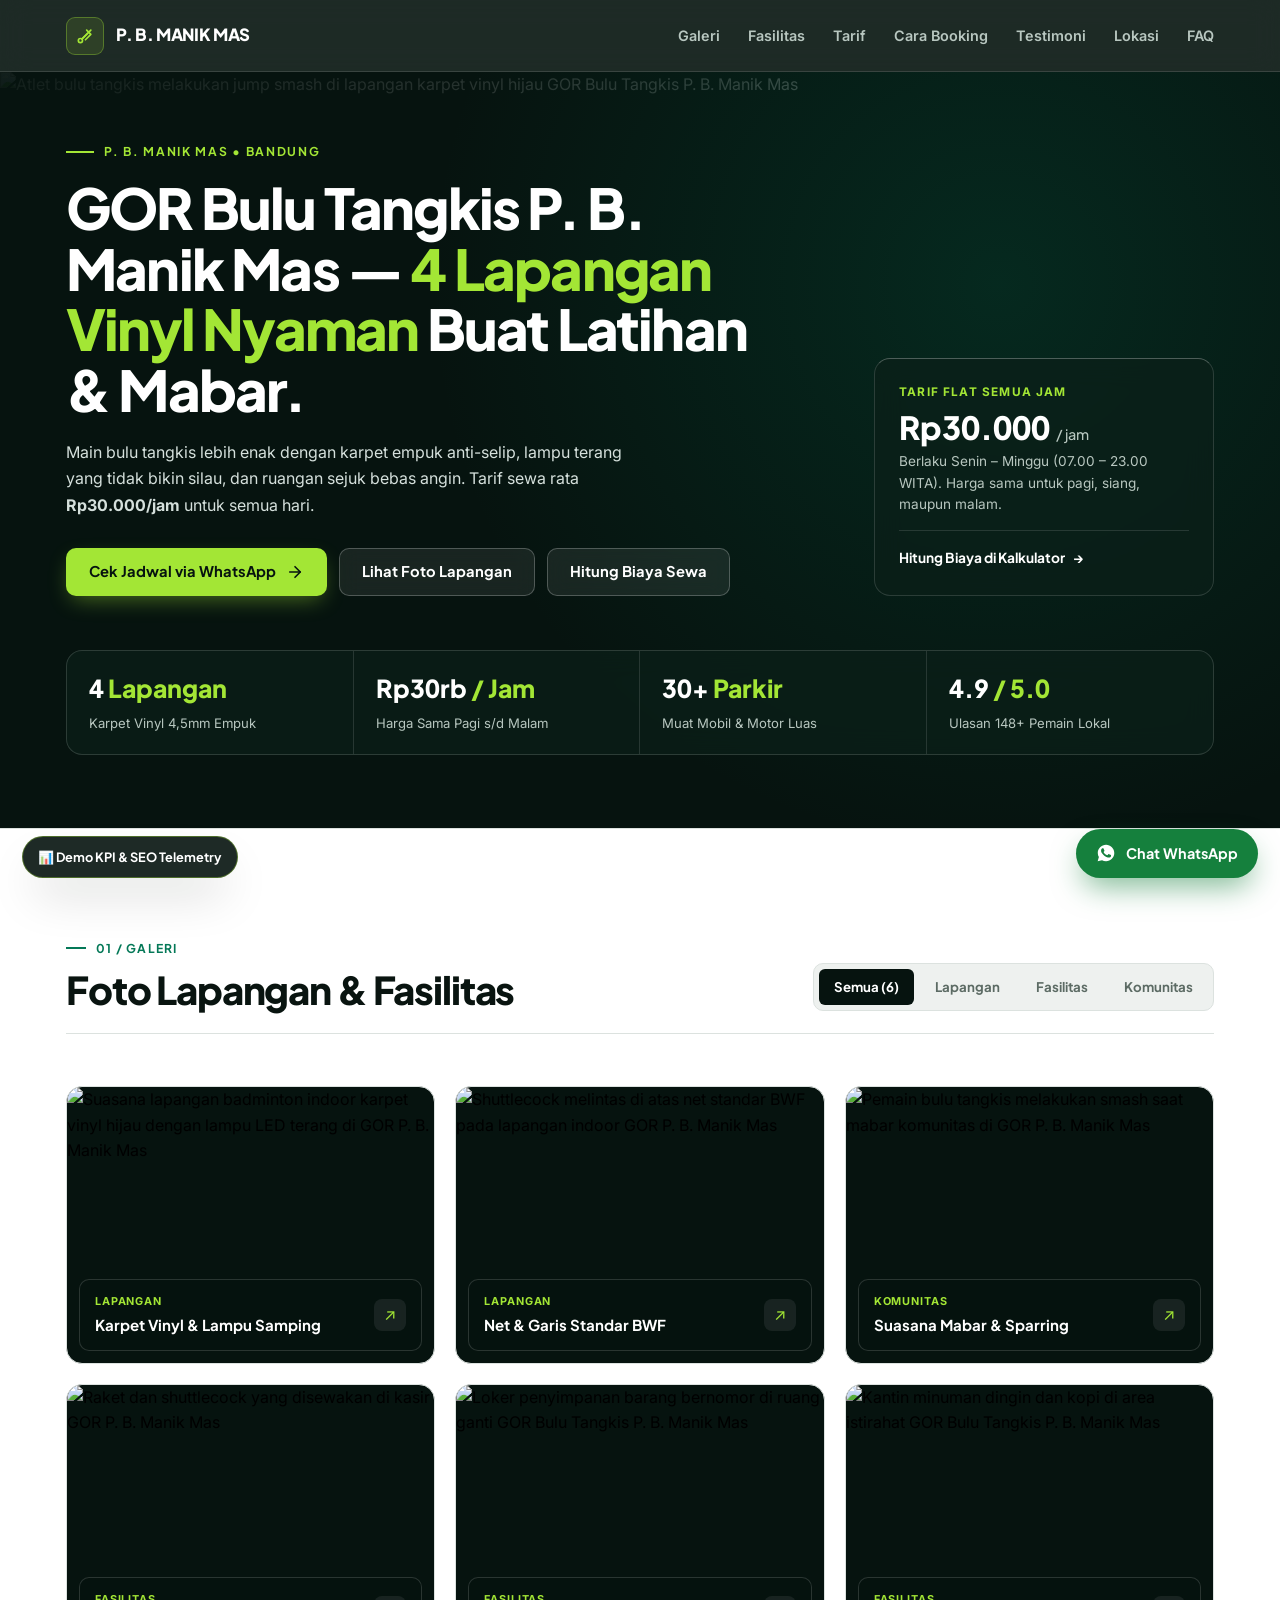
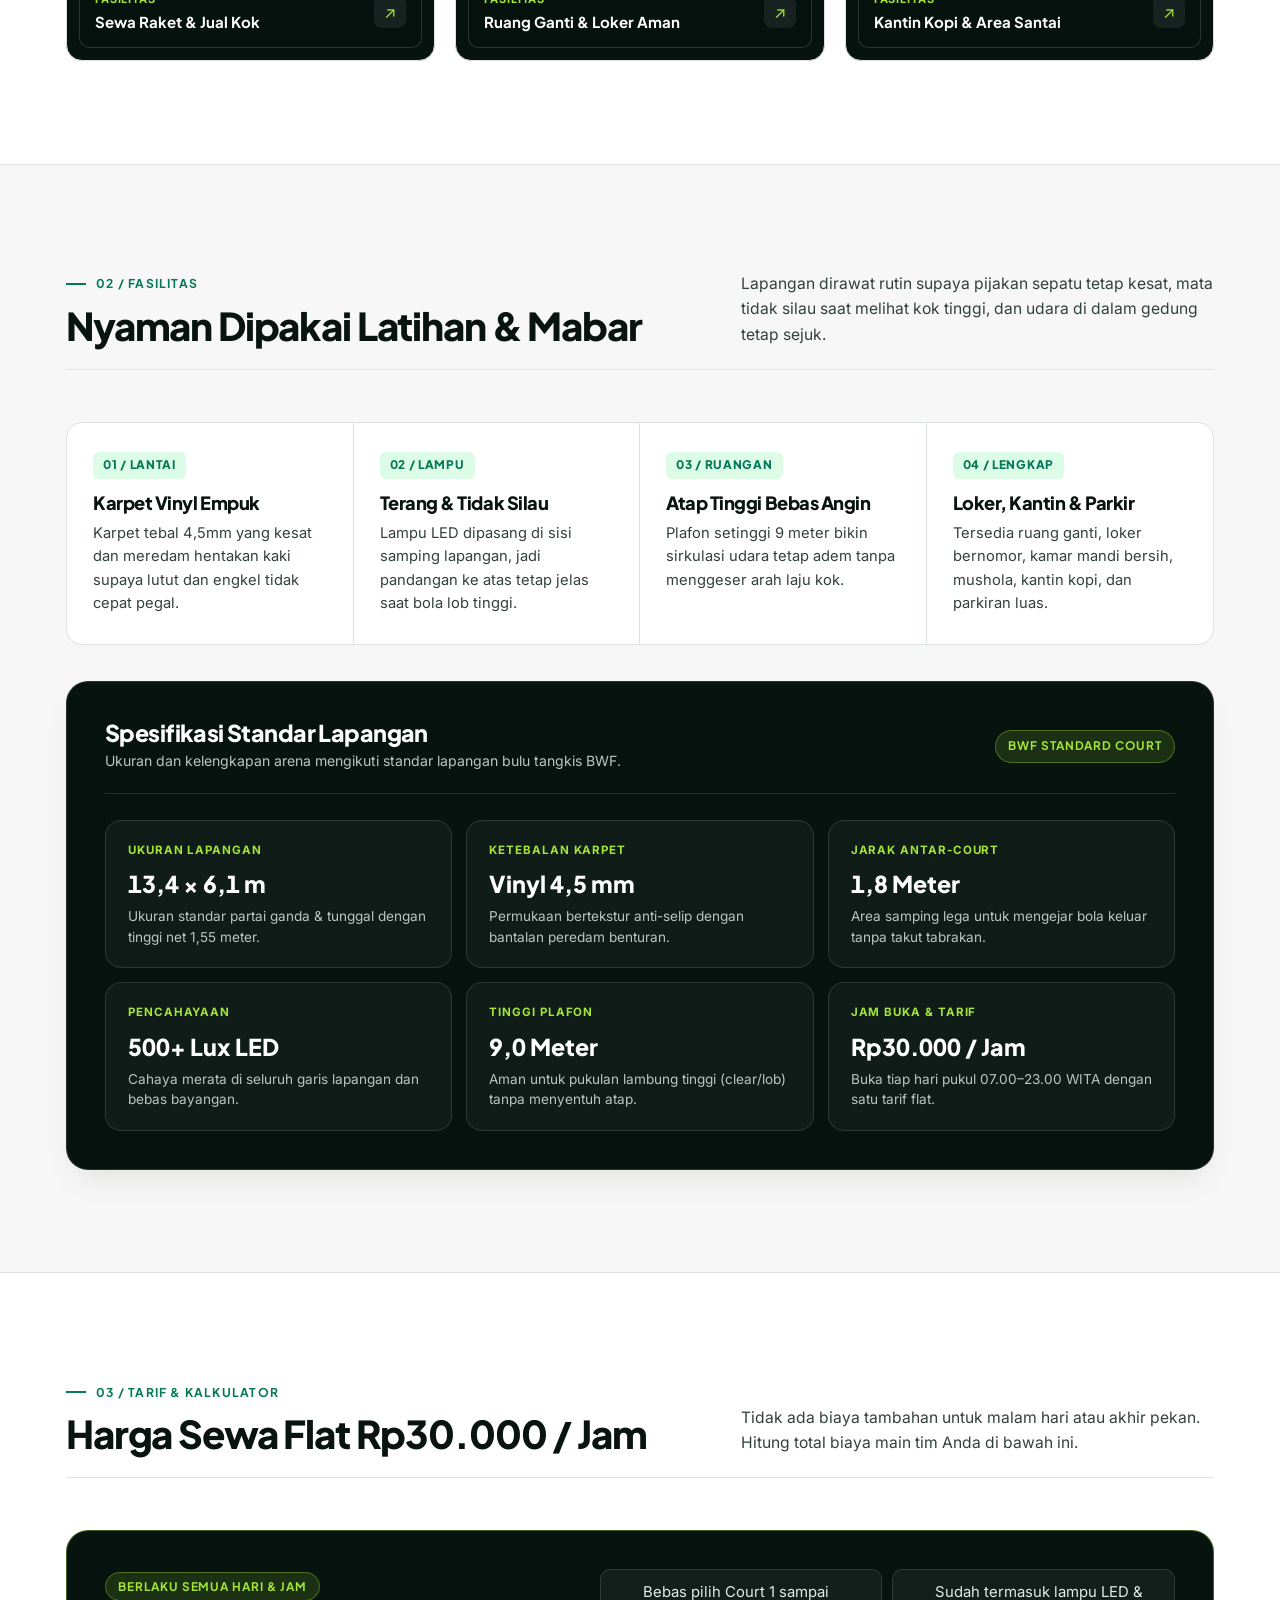
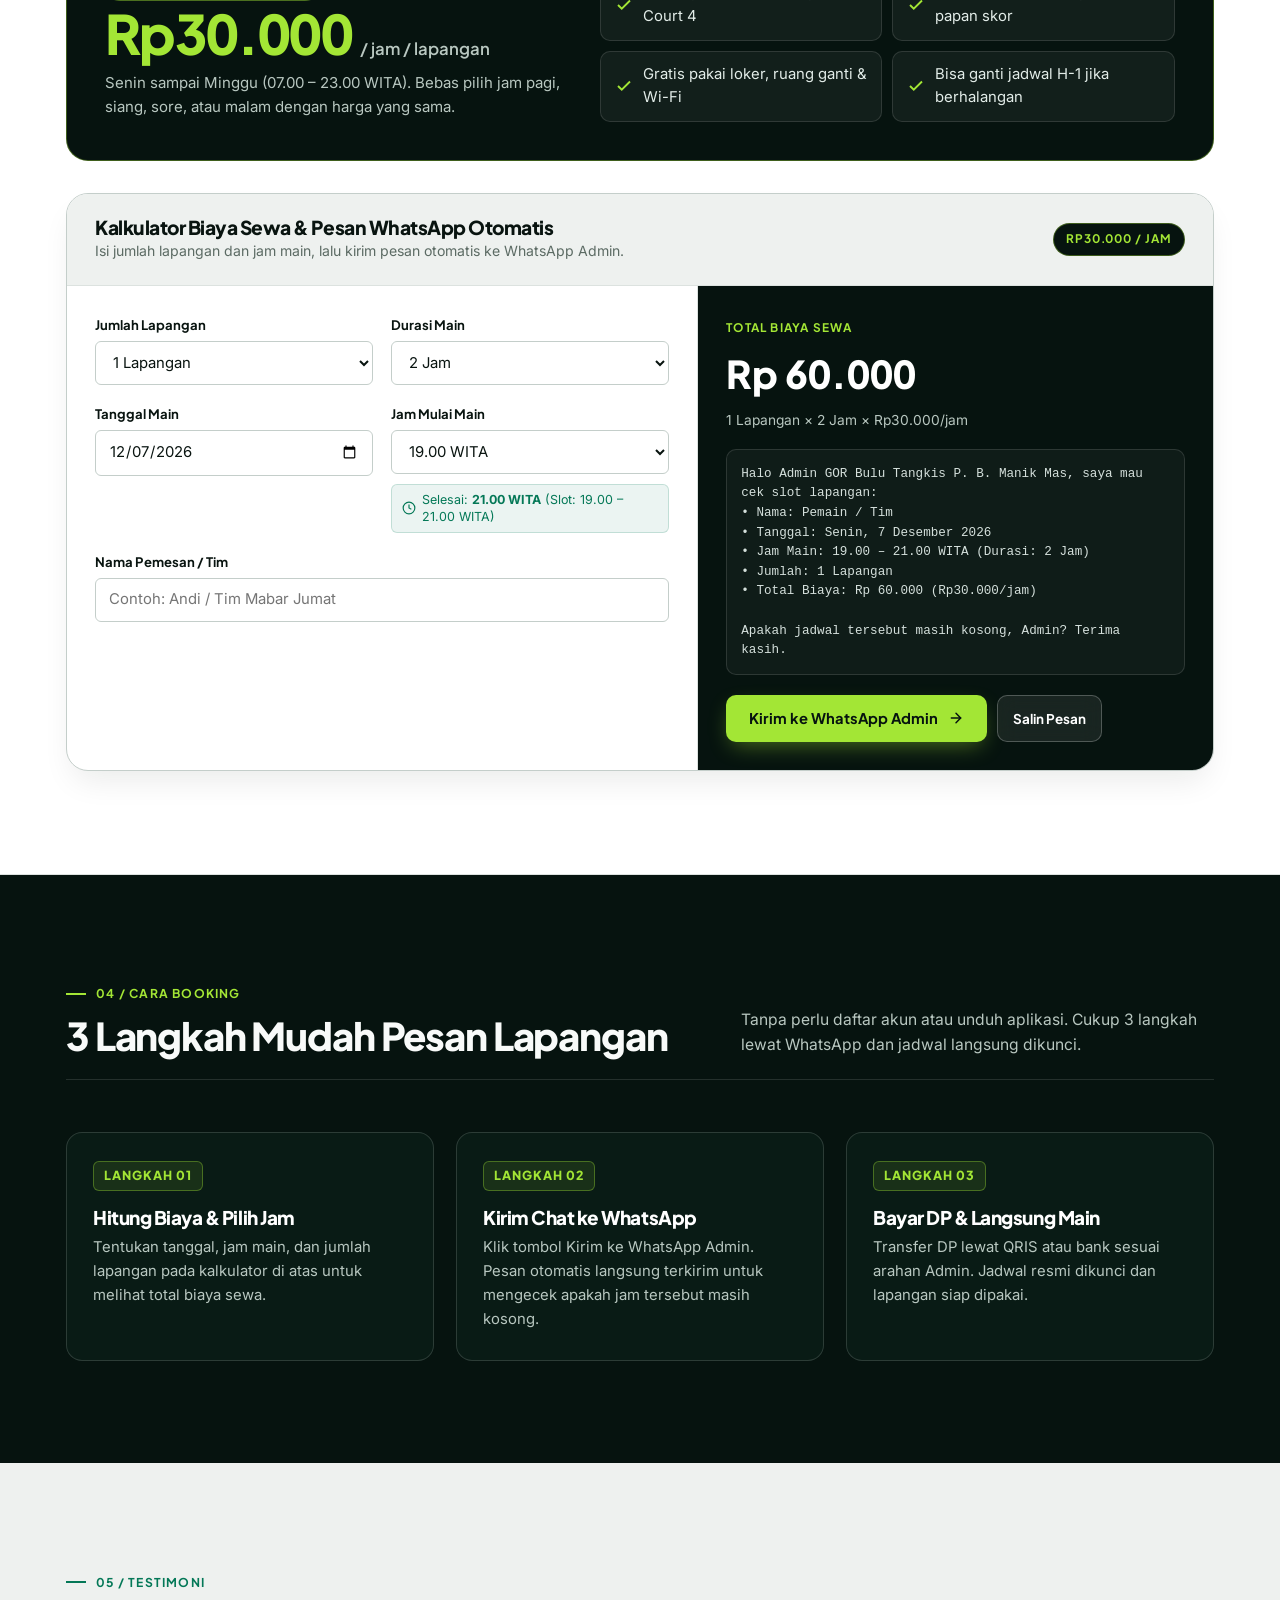
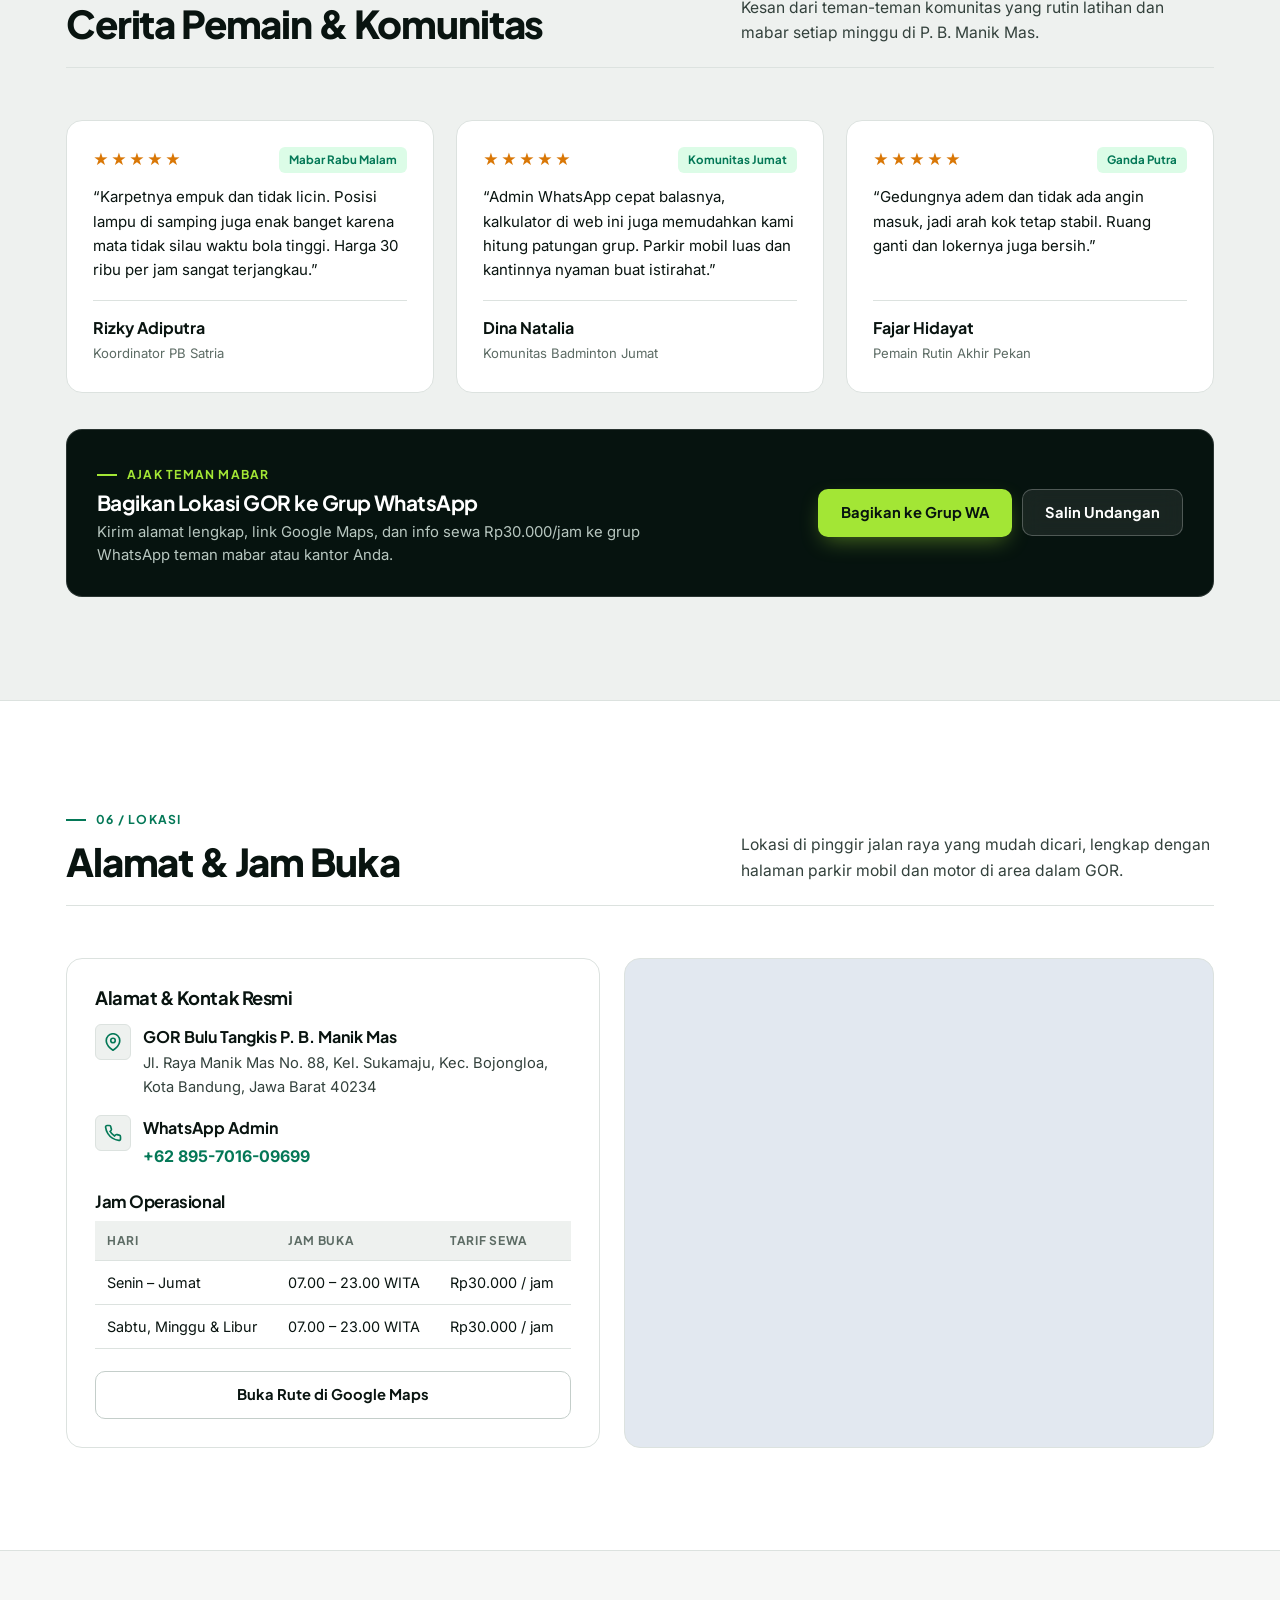
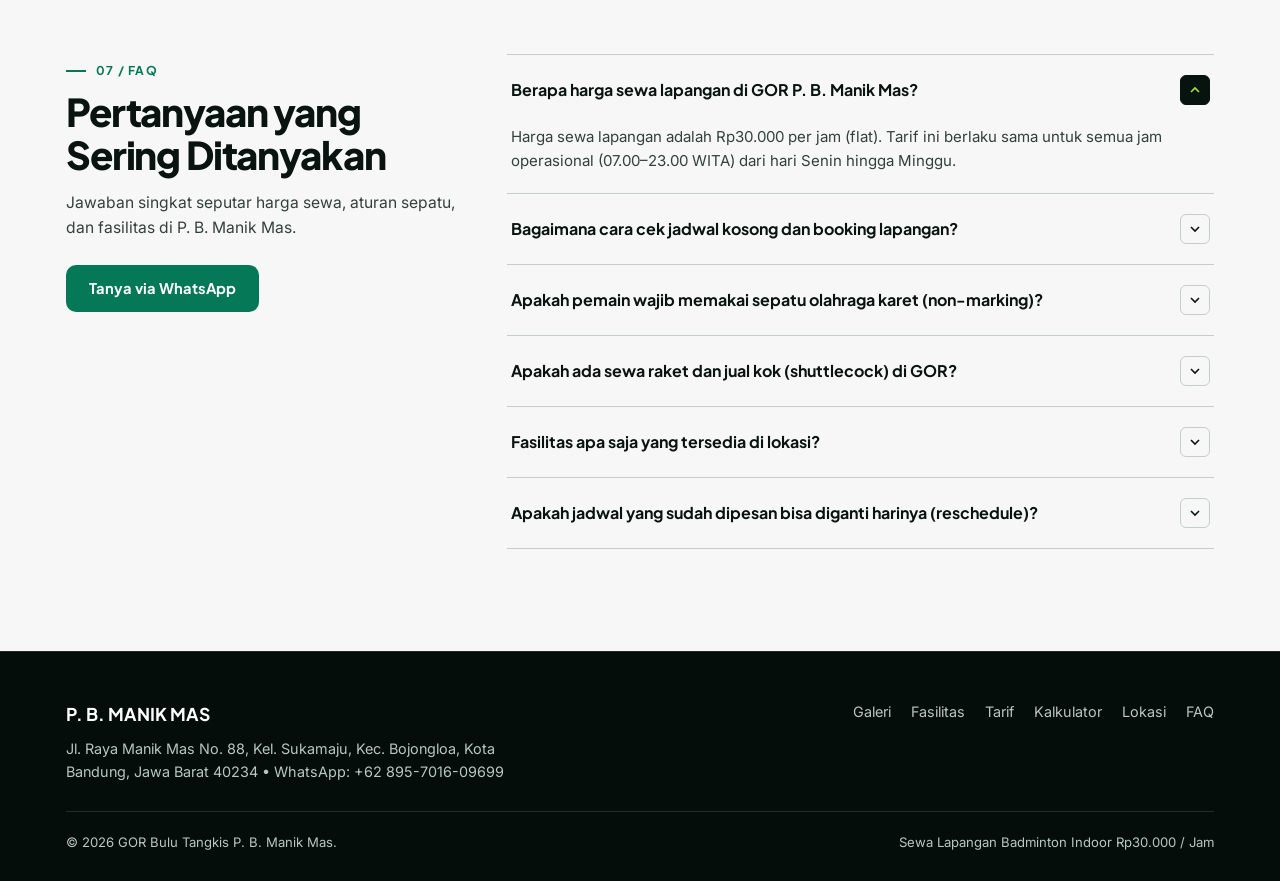
==== commit 143ac54c: "feat(calculator): ubah zona waktu ke WITA, hapus teks paling populer, dan dukung durasi sewa s/d 8 j" ====
--- a/index.html
+++ b/index.html
@@ -151,7 +151,7 @@
         "name": "Berapa harga sewa lapangan di GOR P. B. Manik Mas?",
         "acceptedAnswer": {
           "@type": "Answer",
-          "text": "Harga sewa lapangan adalah Rp30.000 per jam (flat). Tarif ini berlaku sama untuk semua jam operasional (07.00–23.00 WIB) dari hari Senin hingga Minggu."
+          "text": "Harga sewa lapangan adalah Rp30.000 per jam (flat). Tarif ini berlaku sama untuk semua jam operasional (07.00–23.00 WITA) dari hari Senin hingga Minggu."
         }
       },
       {
@@ -306,7 +306,7 @@
             <span class="hero__QuickCard-label">Tarif Flat Semua Jam</span>
             <div class="hero__QuickCard-price">Rp30.000 <span>/ jam</span></div>
             <p class="hero__QuickCard-meta">
-              Berlaku Senin – Minggu (07.00 – 23.00 WIB). Harga sama untuk pagi, siang, maupun malam.
+              Berlaku Senin – Minggu (07.00 – 23.00 WITA). Harga sama untuk pagi, siang, maupun malam.
             </p>
             <a class="hero__QuickCard-link" href="#kalkulator">
               <span>Hitung Biaya di Kalkulator</span>
@@ -560,7 +560,7 @@
             <div class="bwf-tile">
               <span class="bwf-tile__tag">Jam Buka &amp; Tarif</span>
               <strong class="bwf-tile__val">Rp30.000 / Jam</strong>
-              <p class="bwf-tile__desc">Buka tiap hari pukul 07.00–23.00 WIB dengan satu tarif flat.</p>
+              <p class="bwf-tile__desc">Buka tiap hari pukul 07.00–23.00 WITA dengan satu tarif flat.</p>
             </div>
           </div>
         </div>
@@ -588,7 +588,7 @@
             <span class="geo-badge">Berlaku Semua Hari &amp; Jam</span>
             <div class="flat-rate-banner__price">Rp30.000 <small>/ jam / lapangan</small></div>
             <p style="color:var(--text-on-dark-muted); font-size:0.94rem;">
-              Senin sampai Minggu (07.00 – 23.00 WIB). Bebas pilih jam pagi, siang, sore, atau malam dengan harga yang
+              Senin sampai Minggu (07.00 – 23.00 WITA). Bebas pilih jam pagi, siang, sore, atau malam dengan harga yang
               sama.
             </p>
           </div>
@@ -657,6 +657,9 @@
                   <option value="3">3 Jam</option>
                   <option value="4">4 Jam</option>
                   <option value="5">5 Jam</option>
+                  <option value="6">6 Jam</option>
+                  <option value="7">7 Jam</option>
+                  <option value="8">8 Jam</option>
                 </select>
               </div>
 
@@ -668,26 +671,26 @@
               <div class="form-group">
                 <label for="calc-time">Jam Mulai Main</label>
                 <select id="calc-time" class="form-control" aria-describedby="calc-slot-hint">
-                  <option value="7">07.00 WIB</option>
-                  <option value="8">08.00 WIB</option>
-                  <option value="9">09.00 WIB</option>
-                  <option value="10">10.00 WIB</option>
-                  <option value="11">11.00 WIB</option>
-                  <option value="12">12.00 WIB</option>
-                  <option value="13">13.00 WIB</option>
-                  <option value="14">14.00 WIB</option>
-                  <option value="15">15.00 WIB</option>
-                  <option value="16">16.00 WIB</option>
-                  <option value="17">17.00 WIB</option>
-                  <option value="18">18.00 WIB</option>
-                  <option value="19" selected>19.00 WIB (Paling Populer)</option>
-                  <option value="20">20.00 WIB</option>
-                  <option value="21">21.00 WIB</option>
-                  <option value="22">22.00 WIB</option>
+                  <option value="7">07.00 WITA</option>
+                  <option value="8">08.00 WITA</option>
+                  <option value="9">09.00 WITA</option>
+                  <option value="10">10.00 WITA</option>
+                  <option value="11">11.00 WITA</option>
+                  <option value="12">12.00 WITA</option>
+                  <option value="13">13.00 WITA</option>
+                  <option value="14">14.00 WITA</option>
+                  <option value="15">15.00 WITA</option>
+                  <option value="16">16.00 WITA</option>
+                  <option value="17">17.00 WITA</option>
+                  <option value="18">18.00 WITA</option>
+                  <option value="19" selected>19.00 WITA</option>
+                  <option value="20">20.00 WITA</option>
+                  <option value="21">21.00 WITA</option>
+                  <option value="22">22.00 WITA</option>
                 </select>
                 <div id="calc-slot-hint" class="form-hint" aria-live="polite">
                   <svg width="14" height="14" viewBox="0 0 24 24" fill="none" stroke="currentColor" stroke-width="2" aria-hidden="true"><circle cx="12" cy="12" r="10"/><polyline points="12 6 12 12 16 14"/></svg>
-                  <span>Selesai: <strong>21.00 WIB</strong> (Slot: 19.00 – 21.00 WIB)</span>
+                  <span>Selesai: <strong>21.00 WITA</strong> (Slot: 19.00 – 21.00 WITA)</span>
                 </div>
               </div>
 
@@ -929,12 +932,12 @@
                 <tbody>
                   <tr>
                     <td>Senin – Jumat</td>
-                    <td>07.00 – 23.00 WIB</td>
+                    <td>07.00 – 23.00 WITA</td>
                     <td>Rp30.000 / jam</td>
                   </tr>
                   <tr>
                     <td>Sabtu, Minggu &amp; Libur</td>
-                    <td>07.00 – 23.00 WIB</td>
+                    <td>07.00 – 23.00 WITA</td>
                     <td>Rp30.000 / jam</td>
                   </tr>
                 </tbody>
@@ -987,7 +990,7 @@
               </button>
               <div id="faq-panel-1" class="faq-panel">
                 <p>Harga sewa lapangan adalah Rp30.000 per jam (flat). Tarif ini berlaku sama untuk semua jam
-                  operasional (07.00–23.00 WIB) dari hari Senin hingga Minggu.</p>
+                  operasional (07.00–23.00 WITA) dari hari Senin hingga Minggu.</p>
               </div>
             </div>
 
--- a/styles.min.css
+++ b/styles.min.css
@@ -1 +1 @@
-root--bg-page#f6f7f6--bg-surface#ffffff--bg-subtle#eef1ef--bg-dark#06130f--bg-dark-elevated#0b1f19--bg-dark-card#102a22--glass-darkrgba(1131250.74)--glass-dark-strongrgba(619150.9)--glass-border-lightrgba(2552552550.14)--glass-border-highlightrgba(163230530.36)--brand-primary#047857--brand-primary-hover#065f46--brand-primary-soft#dcfce7--brand-accent#a3e635--brand-accent-hover#bef264--brand-wa#15803d--brand-wa-hover#166534--text-main#091410--text-body#33413c--text-muted#5c6b64--text-on-dark#f8faf9--text-on-dark-muted#b8c7c0--border-light#dce2df--border-strong#c4ceca--border-darkrgba(2552552550.12)--font-heading'Plus Jakarta Sans'-apple-systemBlinkMacSystemFont'Segoe UI'sans-serif--font-body'Inter'-apple-systemBlinkMacSystemFont'Segoe UI'sans-serif--container-max1220px--nav-height72px--radius-xs6px--radius-sm10px--radius-md16px--radius-lg22px--radius-pill9999px--shadow-xs0 1px 2px rgba(619150.05)--shadow-sm0 4px 12px -2px rgba(619150.06)--shadow-md0 16px 32px -8px rgba(619150.09)--shadow-lg0 24px 48px -12px rgba(619150.22)--ease-outcubic-bezier(0.1610.31)--dur-fast180ms--dur-med300ms**before*afterbox-sizingborder-boxhtmlscroll-behaviorsmoothscroll-padding-topcalc(var(--nav-height)20px)-webkit-text-size-adjust100%bodymargin0font-familyvar(--font-body)font-size1remline-height1.6colorvar(--text-main)background-colorvar(--bg-page)-webkit-font-smoothingantialiasedoverflow-xhiddenh1h2h3h4margin0font-familyvar(--font-heading)colorinheritletter-spacing-0.025emline-height1.15puloldlddmargin0padding0ulollist-stylenoneimgdisplayblockmax-width100%heightautoacolorinherittext-decorationnonebuttoninputselectfontinheritfocus-visibleoutline2px solid var(--brand-accent)outline-offset3px.sr-onlypositionabsolutewidth1pxheight1pxpadding0margin-1pxoverflowhiddencliprect(0000)white-spacenowrapborder0.skip-linkpositionabsolutetop-100pxleft20pxz-index9999backgroundvar(--bg-dark)color#fffpadding10px 18pxborder-radiusvar(--radius-xs)font-weight600.skip-linkfocustop16px.containerwidth100%max-widthvar(--container-max)margin-inlineautopadding-inlineclamp(20px4vw36px).sectionpadding-blockclamp(64px8vw104px)positionrelative.section--surfacebackground-colorvar(--bg-surface)border-top1px solid var(--border-light)border-bottom1px solid var(--border-light).section--subtlebackground-colorvar(--bg-subtle).section--darkbackground-colorvar(--bg-dark)colorvar(--text-on-dark).section-headdisplaygridgrid-template-columns1frgap16pxalign-itemsendmargin-bottomclamp(36px4.5vw52px)padding-bottom22pxborder-bottom1px solid var(--border-light).section--dark .section-headborder-bottom-colorvar(--border-dark).section-kickerdisplayinline-flexalign-itemscentergap10pxfont-familyvar(--font-heading)font-size0.76remfont-weight700text-transformuppercaseletter-spacing0.1emcolorvar(--brand-primary)margin-bottom10px.section-kickerbeforecontent""displayinline-blockwidth20pxheight2pxbackgroundcurrentColor.section--dark .section-kickercolorvar(--brand-accent).section-titlefont-sizeclamp(1.75rem3vw2.45rem)font-weight800letter-spacing-0.03emline-height1.12.section-leadfont-size0.98remcolorvar(--text-body)max-width50chline-height1.6.section--dark .section-leadcolorvar(--text-on-dark-muted).btndisplayinline-flexalign-itemscenterjustify-contentcentergap10pxmin-height46pxpadding11px 22pxborder-radiusvar(--radius-sm)font-familyvar(--font-heading)font-weight700font-size0.92remwhite-spacenowrapborder1px solid transparentcursorpointertransitiontransform var(--dur-fast) var(--ease-out)background-color var(--dur-fast) var(--ease-out)border-color var(--dur-fast) var(--ease-out)box-shadow var(--dur-fast) var(--ease-out).btn svgtransitiontransform var(--dur-fast) var(--ease-out).btnhover svg.icon-arrowtransformtranslateX(4px).btnactivetransformtranslateY(1px).btn--accentbackgroundvar(--brand-accent)color#06130fbox-shadow0 8px 22px -6px rgba(163230530.45).btn--accenthoverbackgroundvar(--brand-accent-hover)transformtranslateY(-2px).btn--primarybackgroundvar(--brand-primary)color#ffffff.btn--primaryhoverbackgroundvar(--brand-primary-hover)transformtranslateY(-2px).btn--wabackgroundvar(--brand-wa)color#ffffff.btn--wahoverbackgroundvar(--brand-wa-hover)transformtranslateY(-2px).btn--glassbackgroundrgba(2552552550.08)color#ffffffborder-colorrgba(2552552550.24)backdrop-filterblur(10px)-webkit-backdrop-filterblur(10px).btn--glasshoverbackgroundrgba(2552552550.16)border-colorrgba(2552552550.48)transformtranslateY(-2px).btn--outline-darkbackgroundtransparentcolorvar(--text-main)border-colorvar(--border-strong).btn--outline-darkhoverborder-colorvar(--text-main)backgroundrgba(920160.04).btn--smmin-height38pxpadding8px 15pxfont-size0.84rem.btn--blockwidth100%.navbarpositionstickytop0z-index900heightvar(--nav-height)backgroundvar(--glass-dark-strong)backdrop-filterblur(14px)-webkit-backdrop-filterblur(14px)border-bottom1px solid var(--border-dark)colorvar(--text-on-dark).navbar__innerdisplayflexalign-itemscenterjustify-contentspace-betweengap24pxheight100%flex-wrapnowrap.branddisplayinline-flexalign-itemscentergap12pxflex-shrink0white-spacenowrap.brand__crestdisplaygridplace-itemscenterwidth38pxheight38pxborder-radius9pxbackgroundrgba(163230530.12)border1px solid rgba(163230530.35)colorvar(--brand-accent)transitiontransform var(--dur-fast) var(--ease-out).brandhover .brand__cresttransformrotate(-6deg).brand__titlefont-familyvar(--font-heading)font-weight800font-size1.05remletter-spacing-0.02emcolor#ffffffwhite-spacenowrap.nav-linksdisplaynonealign-itemscentergap28pxflex-wrapnowrap.nav-links apositionrelativefont-size0.9remfont-weight600colorvar(--text-on-dark-muted)white-spacenowrappadding-block6pxtransitioncolor var(--dur-fast) var(--ease-out).nav-links aaftercontent""positionabsoluteleft0bottom0width100%height2pxbackgroundvar(--brand-accent)transformscaleX(0)transform-originrighttransitiontransform var(--dur-med) var(--ease-out).nav-links ahovercolor#ffffff.nav-links ahoveraftertransformscaleX(1)transform-originleft.hamburger-btndisplayinline-gridplace-itemscenterwidth42pxheight42pxborder-radiusvar(--radius-xs)border1px solid var(--border-dark)backgroundrgba(2552552550.05)color#ffffffcursorpointerflex-shrink0.mobile-menupositionfixedinsetvar(--nav-height) 0 auto 0z-index890backgroundrgba(619150.96)backdrop-filterblur(16px)-webkit-backdrop-filterblur(16px)border-bottom1px solid var(--border-dark)padding18px clamp(20px4vw36px) 24pxdisplayflexflex-directioncolumngap8pxbox-shadowvar(--shadow-lg).mobile-menu[hidden]displaynone.mobile-menu a.mobile-linkdisplayflexalign-itemscenterjustify-contentspace-betweenpadding12px 16pxborder-radiusvar(--radius-xs)color#fffffffont-weight600font-size0.94remborder1px solid rgba(2552552550.06)backgroundrgba(2552552550.03).mobile-menu a.mobile-linkhoverbackgroundrgba(163230530.1)border-colorrgba(163230530.3).heropositionrelativemin-heightcalc(92vh - var(--nav-height))displayflexflex-directioncolumnjustify-contentspace-betweenpadding-topclamp(52px7vh88px)padding-bottomclamp(36px5vh52px)background-colorvar(--bg-dark)colorvar(--text-on-dark)overflowhiddenisolationisolate.hero__bgpositionabsoluteinset0z-index-2width100%height100%object-fitcoverobject-positioncenter 22%.hero__scrimpositionabsoluteinset0z-index-1backgroundradial-gradient(circle at 78% 28%rgba(4120870.22) 0%transparent 50%)linear-gradient(98degrgba(619150.95) 0%rgba(619150.82) 52%rgba(619150.45) 100%)linear-gradient(to toprgba(619150.98) 0%rgba(619150.35) 35%transparent 65%).hero__grid-innerdisplaygridgrid-template-columns1frgap32pxalign-itemsendmargin-bottomclamp(40px6vh64px).hero__mainmax-width720px.hero__signaturedisplayinline-flexalign-itemscentergap10pxfont-familyvar(--font-heading)font-size0.76remfont-weight700letter-spacing0.14emtext-transformuppercasecolorvar(--brand-accent)margin-bottom16px.hero__signature-linewidth28pxheight2pxbackgroundvar(--brand-accent).hero__titlefont-sizeclamp(2.15rem4.4vw3.6rem)font-weight800line-height1.08letter-spacing-0.032emmargin-bottom18pxcolor#ffffff.hero__title emfont-stylenormalcolorvar(--brand-accent).hero__subtitlefont-sizeclamp(1rem1.25vw1.12rem)line-height1.65color#d5e0dcmax-width56chmargin-bottom30px.hero__ctadisplayflexflex-wrapwrapgap12px.hero__QuickCardbackgroundvar(--glass-dark)backdrop-filterblur(14px)-webkit-backdrop-filterblur(14px)border1px solid var(--glass-border-light)border-top1px solid rgba(2552552550.28)border-radiusvar(--radius-md)padding24pxmax-width340px.hero__QuickCard-labelfont-size0.74remfont-weight700text-transformuppercaseletter-spacing0.1emcolorvar(--brand-accent)margin-bottom8pxdisplayblock.hero__QuickCard-pricefont-familyvar(--font-heading)font-size2remfont-weight800color#fffffffont-variant-numerictabular-numsline-height1.1margin-bottom6px.hero__QuickCard-price spanfont-size0.9remfont-weight500colorvar(--text-on-dark-muted).hero__QuickCard-metafont-size0.85remcolorvar(--text-on-dark-muted)padding-bottom14pxmargin-bottom14pxborder-bottom1px solid var(--border-dark).hero__QuickCard-linkdisplayinline-flexalign-itemscentergap8pxfont-familyvar(--font-heading)font-size0.86remfont-weight700color#ffffff.hero__QuickCard-linkhovercolorvar(--brand-accent).hero__spec-bardisplaygridgrid-template-columnsrepeat(2minmax(01fr))backgroundvar(--glass-dark)backdrop-filterblur(14px)-webkit-backdrop-filterblur(14px)border1px solid var(--glass-border-light)border-radiusvar(--radius-md)overflowhidden.stat-cellpadding18px 22pxborder-bottom1px solid var(--border-dark)border-right1px solid var(--border-dark)transitionbackground-color var(--dur-fast) var(--ease-out).stat-cellhoverbackgroundrgba(2552552550.04).stat-cell__numdisplayblockfont-familyvar(--font-heading)font-sizeclamp(1.25rem2vw1.55rem)font-weight800color#fffffffont-variant-numerictabular-numsmargin-bottom2px.stat-cell__num spancolorvar(--brand-accent).stat-cell__labelfont-size0.82remcolorvar(--text-on-dark-muted).gallery-filtersdisplayinline-flexflex-wrapwrapgap6pxpadding5pxbackgroundvar(--bg-subtle)border1px solid var(--border-light)border-radiusvar(--radius-sm).filter-btnmin-height36pxpadding6px 14pxborder-radiusvar(--radius-xs)border1px solid transparentbackgroundtransparentcolorvar(--text-muted)font-familyvar(--font-heading)font-weight700font-size0.83remcursorpointertransitionall var(--dur-fast) var(--ease-out).filter-btnhovercolorvar(--text-main).filter-btn.is-activebackgroundvar(--bg-dark)color#ffffff.gallery-griddisplaygridgrid-template-columnsrepeat(1minmax(01fr))gap20px.gallery-cardpositionrelativeborder-radiusvar(--radius-md)overflowhiddenbackgroundvar(--bg-dark)border1px solid var(--border-light)cursorpointerpadding0text-alignleftwidth100%isolationisolatetransitiontransform var(--dur-med) var(--ease-out)box-shadow var(--dur-med) var(--ease-out).gallery-card[hidden]displaynone.gallery-cardhovertransformtranslateY(-4px)box-shadowvar(--shadow-lg).gallery-card__imgwidth100%aspect-ratio4 / 3object-fitcovertransitiontransform 500ms var(--ease-out).gallery-cardhover .gallery-card__imgtransformscale(1.045).gallery-card__overlaypositionabsoluteinsetauto 12px 12px 12pxpadding13px 15pxborder-radiusvar(--radius-sm)backgroundrgba(619150.78)backdrop-filterblur(12px)-webkit-backdrop-filterblur(12px)border1px solid rgba(2552552550.15)color#ffffffdisplayflexalign-itemscenterjustify-contentspace-betweengap12pxtransitionbackground-color var(--dur-fast) var(--ease-out)border-color var(--dur-fast) var(--ease-out).gallery-cardhover .gallery-card__overlaybackgroundrgba(619150.9)border-colorvar(--glass-border-highlight).gallery-card__tagdisplayblockfont-size0.68remfont-weight700text-transformuppercaseletter-spacing0.08emcolorvar(--brand-accent)margin-bottom2px.gallery-card__titledisplayblockfont-familyvar(--font-heading)font-weight700font-size0.94rem.gallery-card__zoomflex-shrink0width32pxheight32pxborder-radius8pxbackgroundrgba(2552552550.08)displaygridplace-itemscentercolorvar(--brand-accent)transitiontransform var(--dur-fast) var(--ease-out)background-color var(--dur-fast) var(--ease-out).gallery-cardhover .gallery-card__zoomtransformtranslate(2px-2px)backgroundvar(--brand-accent)color#06130f.lightboxpositionfixedinset0z-index1200backgroundrgba(41290.9)backdrop-filterblur(12px)-webkit-backdrop-filterblur(12px)displaygridplace-itemscenterpadding20px.lightbox[hidden]displaynone.lightbox__dialogpositionrelativemax-width940pxwidth100%backgroundvar(--bg-dark-elevated)border1px solid var(--glass-border-light)border-radiusvar(--radius-md)overflowhiddenbox-shadowvar(--shadow-lg).lightbox__imgwidth100%max-height72vhobject-fitcontainbackground#030907.lightbox__footerdisplayflexflex-wrapwrapalign-itemscenterjustify-contentspace-betweengap12pxpadding16px 22pxcolor#ffffffborder-top1px solid var(--border-dark).lightbox__captionfont-weight600font-size0.95rem.lightbox__controlsdisplayflexgap8px.lightbox__closepositionabsolutetop14pxright14pxwidth40pxheight40pxborder-radiusvar(--radius-xs)border1px solid rgba(2552552550.22)backgroundrgba(619150.82)color#fffffffont-size1.3remcursorpointer.features-griddisplaygridgrid-template-columnsrepeat(1minmax(01fr))border1px solid var(--border-light)border-radiusvar(--radius-md)backgroundvar(--bg-surface)overflowhiddenmargin-bottom36px.feature-cardpadding28px 26pxborder-bottom1px solid var(--border-light)transitionbackground-color var(--dur-fast) var(--ease-out).feature-cardhoverbackground-color#fafcfb.feature-card__indexdisplayinline-blockfont-familyvar(--font-heading)font-size0.74remfont-weight800letter-spacing0.06emcolorvar(--brand-primary)backgroundvar(--brand-primary-soft)padding4px 10pxborder-radiusvar(--radius-xs)margin-bottom14px.feature-card h3font-size1.14remfont-weight800margin-bottom8px.feature-card pcolorvar(--text-body)font-size0.92rem.bwf-showcasebackgroundvar(--bg-dark)colorvar(--text-on-dark)border-radiusvar(--radius-lg)paddingclamp(24px4vw38px)border1px solid var(--glass-border-light)box-shadowvar(--shadow-md).bwf-showcase__topdisplayflexflex-wrapwrapalign-itemscenterjustify-contentspace-betweengap12pxmargin-bottom26pxpadding-bottom20pxborder-bottom1px solid var(--border-dark).bwf-showcase__titlefont-sizeclamp(1.2rem2vw1.45rem)font-weight800color#ffffff.bwf-showcase__subfont-size0.88remcolorvar(--text-on-dark-muted)margin-top4px.geo-badgefont-familyvar(--font-heading)font-size0.74remfont-weight700letter-spacing0.08emtext-transformuppercasecolorvar(--brand-accent)backgroundrgba(163230530.14)border1px solid rgba(163230530.35)padding6px 12pxborder-radiusvar(--radius-pill).bwf-bentodisplaygridgrid-template-columnsrepeat(1minmax(01fr))gap14px.bwf-tilebackgroundrgba(2552552550.04)border1px solid var(--border-dark)border-radiusvar(--radius-md)padding20px 22pxtransitiontransform var(--dur-fast) var(--ease-out)border-color var(--dur-fast) var(--ease-out)background-color var(--dur-fast) var(--ease-out).bwf-tilehovertransformtranslateY(-3px)backgroundrgba(2552552550.07)border-colorvar(--glass-border-highlight).bwf-tile__tagfont-size0.72remfont-weight700text-transformuppercaseletter-spacing0.08emcolorvar(--brand-accent)margin-bottom6pxdisplayblock.bwf-tile__valfont-familyvar(--font-heading)font-size1.45remfont-weight800color#fffffffont-variant-numerictabular-numsmargin-bottom4pxdisplayblock.bwf-tile__descfont-size0.85remcolorvar(--text-on-dark-muted)line-height1.5.flat-rate-bannerdisplaygridgrid-template-columns1frgap24pxbackgroundvar(--bg-dark)color#ffffffborder-radiusvar(--radius-lg)paddingclamp(26px4vw38px)margin-bottom32pxborder1px solid var(--glass-border-highlight)align-itemscenter.flat-rate-banner__pricefont-familyvar(--font-heading)font-sizeclamp(2.4rem4.5vw3.4rem)font-weight800colorvar(--brand-accent)font-variant-numerictabular-numsletter-spacing-0.03emline-height1margin-block8px 10px.flat-rate-banner__price smallfont-size1.05remfont-weight600colorvar(--text-on-dark-muted)letter-spacing0.flat-perksdisplaygridgrid-template-columnsrepeat(1minmax(01fr))gap10px.flat-perks lidisplayflexalign-itemscentergap10pxfont-size0.93remcolor#e2ece8backgroundrgba(2552552550.05)border1px solid var(--border-dark)padding11px 14pxborder-radiusvar(--radius-sm).flat-perks li svgflex-shrink0colorvar(--brand-accent).calculator-cardbackgroundvar(--bg-surface)border1px solid var(--border-strong)border-radiusvar(--radius-lg)overflowhiddenbox-shadowvar(--shadow-md).calculator-card__topdisplayflexflex-wrapwrapjustify-contentspace-betweenalign-itemscentergap16pxpadding22px 28pxborder-bottom1px solid var(--border-light)backgroundvar(--bg-subtle).calculator-card__top h3font-size1.2remfont-weight800.calculator-griddisplaygridgrid-template-columnsrepeat(1minmax(01fr)).calc-formpadding28pxdisplaygridgrid-template-columnsrepeat(1minmax(01fr))gap18pxalign-contentstart.form-groupdisplayflexflex-directioncolumngap6px.form-group labelfont-familyvar(--font-heading)font-size0.82remfont-weight700colorvar(--text-main).form-controlmin-height44pxpadding9px 13pxborder-radiusvar(--radius-xs)border1px solid var(--border-strong)background#ffffffcolorvar(--text-main)font-size0.93remtransitionborder-color var(--dur-fast) var(--ease-out)box-shadow var(--dur-fast) var(--ease-out).form-controlfocusoutlinenoneborder-colorvar(--brand-primary)box-shadow0 0 0 3px rgba(4120870.14).form-hintdisplayinline-flexalign-itemscentergap6pxfont-size0.78remcolorvar(--brand-primary)backgroundrgba(4120870.08)border1px solid rgba(4120870.18)padding6px 10pxborder-radiusvar(--radius-xs)margin-top4pxline-height1.4.form-hint svgflex-shrink0strokevar(--brand-primary).form-hint strongcolorvar(--brand-dark)font-weight700.calc-previewbackgroundvar(--bg-dark)color#ffffffpadding28pxdisplayflexflex-directioncolumnjustify-contentspace-between.calc-preview__labelfont-familyvar(--font-heading)font-size0.74remtext-transformuppercaseletter-spacing0.1emcolorvar(--brand-accent)font-weight700.calc-preview__totalfont-familyvar(--font-heading)font-sizeclamp(1.95rem3vw2.5rem)font-weight800font-variant-numerictabular-numscolor#ffffffmargin4px 0.calc-preview__metafont-size0.86remcolorvar(--text-on-dark-muted)margin-bottom18px.calc-wa-boxbackgroundrgba(2552552550.04)border1px solid var(--border-dark)border-radiusvar(--radius-sm)padding14pxfont-familyui-monospaceSFMono-RegularMenloConsolasmonospacefont-size0.79remline-height1.55color#d5e0dcwhite-spacepre-linemargin-bottom20px.calc-actionsdisplayflexflex-wrapwrapgap10px.steps-griddisplaygridgrid-template-columnsrepeat(1minmax(01fr))gap22px.step-cardbackgroundvar(--glass-dark)backdrop-filterblur(12px)-webkit-backdrop-filterblur(12px)border1px solid var(--glass-border-light)border-radiusvar(--radius-md)padding28px 26pxtransitiontransform var(--dur-fast) var(--ease-out)border-color var(--dur-fast) var(--ease-out).step-cardhovertransformtranslateY(-3px)border-colorvar(--glass-border-highlight).step-card__numdisplayinline-blockfont-familyvar(--font-heading)font-weight800font-size0.78remletter-spacing0.08emcolorvar(--brand-accent)border1px solid rgba(163230530.35)backgroundrgba(163230530.1)padding4px 10pxborder-radiusvar(--radius-xs)margin-bottom16px.step-card h3font-size1.18remfont-weight800margin-bottom8pxcolor#ffffff.step-card pcolorvar(--text-on-dark-muted)font-size0.93rem.testimonials-griddisplaygridgrid-template-columnsrepeat(1minmax(01fr))gap22pxmargin-bottom36px.testimonial-cardbackgroundvar(--bg-surface)border1px solid var(--border-light)border-radiusvar(--radius-md)padding26pxdisplayflexflex-directioncolumnjustify-contentspace-betweengap18pxtransitiontransform var(--dur-fast) var(--ease-out)box-shadow var(--dur-fast) var(--ease-out).testimonial-cardhovertransformtranslateY(-3px)box-shadowvar(--shadow-sm).testimonial-meta-topdisplayflexalign-itemscenterjustify-contentspace-betweengap8pxmargin-bottom12px.testimonial-starscolor#d97706font-size0.95remletter-spacing2px.testimonial-clubfont-familyvar(--font-heading)font-size0.72remfont-weight700colorvar(--brand-primary)backgroundvar(--brand-primary-soft)padding4px 10pxborder-radiusvar(--radius-xs).testimonial-quotecolorvar(--text-main)font-size0.94rem.testimonial-authorpadding-top14pxborder-top1px solid var(--border-light).share-mabar-boxdisplayflexflex-wrapwrapalign-itemscenterjustify-contentspace-betweengap20pxpadding28px 30pxborder-radiusvar(--radius-md)backgroundvar(--bg-dark)color#ffffffborder1px solid var(--glass-border-light).location-griddisplaygridgrid-template-columnsrepeat(1minmax(01fr))gap24pxalign-itemsstretch.location-panelbackgroundvar(--bg-surface)border1px solid var(--border-light)border-radiusvar(--radius-md)padding28pxdisplayflexflex-directioncolumnjustify-contentspace-betweengap22px.nap-listdisplayflexflex-directioncolumngap16px.nap-itemdisplayflexalign-itemsflex-startgap12px.nap-item__iconflex-shrink0width36pxheight36pxborder-radiusvar(--radius-xs)backgroundvar(--bg-subtle)border1px solid var(--border-light)colorvar(--brand-primary)displaygridplace-itemscenter.hours-tablewidth100%border-collapsecollapsefont-size0.9rem.hours-table th.hours-table tdpadding10px 12pxborder-bottom1px solid var(--border-light)text-alignleft.hours-table thead thbackgroundvar(--bg-subtle)font-familyvar(--font-heading)font-size0.75remtext-transformuppercaseletter-spacing0.06emcolorvar(--text-muted).map-frame-wrapborder-radiusvar(--radius-md)overflowhiddenborder1px solid var(--border-light)min-height400pxbackground#e2e8f0.map-frame-wrap iframewidth100%height100%min-height400pxborder0displayblock.faq-layoutdisplaygridgrid-template-columns1frgap28pxalign-itemsstart.faq-listdisplayflexflex-directioncolumnborder-top1px solid var(--border-strong).faq-itemborder-bottom1px solid var(--border-strong).faq-triggerwidth100%displayflexalign-itemscenterjustify-contentspace-betweengap18pxpadding20px 4pxbackgroundtransparentborder0text-alignleftfont-familyvar(--font-heading)font-weight700font-size1remcolorvar(--text-main)cursorpointertransitioncolor var(--dur-fast) var(--ease-out).faq-triggerhovercolorvar(--brand-primary).faq-trigger__iconflex-shrink0width30pxheight30pxborder-radiusvar(--radius-xs)border1px solid var(--border-strong)displaygridplace-itemscentertransitiontransform var(--dur-fast) var(--ease-out)background-color var(--dur-fast) var(--ease-out).faq-trigger[aria-expanded="true"] .faq-trigger__icontransformrotate(180deg)backgroundvar(--bg-dark)border-colorvar(--bg-dark)colorvar(--brand-accent).faq-panelpadding0 32px 20px 4pxcolorvar(--text-body)font-size0.94rem.faq-panel[hidden]displaynone.footerbackground#040d0acolorvar(--text-on-dark-muted)padding-block48px 28pxborder-top1px solid var(--border-dark).footer__griddisplayflexflex-wrapwrapjustify-contentspace-betweengap28pxpadding-bottom28pxborder-bottom1px solid var(--border-dark)margin-bottom20px.footer__linksdisplayflexflex-wrapwrapgap20pxfont-size0.9rem.footer__links ahovercolorvar(--brand-accent).footer__bottomdisplayflexflex-wrapwrapjustify-contentspace-betweengap12pxfont-size0.82rem.floating-wapositionfixedright22pxbottom22pxz-index950displayinline-flexalign-itemscentergap10pxpadding13px 20pxborder-radiusvar(--radius-pill)backgroundvar(--brand-wa)color#fffffffont-familyvar(--font-heading)font-weight700font-size0.9rembox-shadow0 14px 30px -6px rgba(21128610.55)transitiontransform var(--dur-fast) var(--ease-out)background-color var(--dur-fast) var(--ease-out).floating-wahoverbackgroundvar(--brand-wa-hover)transformtranslateY(-3px).telemetry-togglepositionfixedleft22pxbottom22pxz-index950displayinline-flexalign-itemscentergap8pxmin-height42pxpadding9px 15pxborder-radiusvar(--radius-pill)border1px solid var(--glass-border-highlight)backgroundvar(--glass-dark-strong)color#fffffffont-familyvar(--font-heading)font-weight700font-size0.8rembox-shadowvar(--shadow-lg)cursorpointerbackdrop-filterblur(12px)-webkit-backdrop-filterblur(12px).telemetry-drawerpositionfixedleft22pxbottom74pxz-index960widthmin(400pxcalc(100vw - 44px))max-height76vhoverflow-yautobackgroundrgba(619150.95)color#f8fafcborder1px solid var(--glass-border-highlight)border-radiusvar(--radius-md)padding18pxbox-shadow0 24px 48px rgba(0000.5)backdrop-filterblur(16px)-webkit-backdrop-filterblur(16px).telemetry-drawer[hidden]displaynone.telemetry-drawer__headdisplayflexalign-itemscenterjustify-contentspace-betweengap12pxmargin-bottom12px.telemetry-drawer__head h3font-size0.95remcolorvar(--brand-accent).telemetry-closewidth30pxheight30pxborder-radiusvar(--radius-xs)border1px solid var(--border-dark)backgroundrgba(2552552550.08)color#fffcursorpointer.kpi-griddisplaygridgrid-template-columnsrepeat(3minmax(01fr))gap8pxmargin-bottom12px.kpi-boxbackgroundrgba(2552552550.05)border1px solid var(--border-dark)border-radiusvar(--radius-xs)padding9pxtext-aligncenter.kpi-box__valdisplayblockfont-familyvar(--font-heading)font-size1.2remfont-weight800font-variant-numerictabular-numscolor#ffffff.kpi-box__lblfont-size0.7remcolorvar(--text-on-dark-muted).telemetry-logbackgroundrgba(0000.35)border1px solid var(--border-dark)border-radiusvar(--radius-xs)padding10pxmax-height170pxoverflow-yautofont-familyui-monospaceSFMono-RegularMenloConsolasmonospacefont-size0.73remdisplayflexflex-directioncolumngap6pxmargin-bottom12px.telemetry-log__itempadding-bottom6pxborder-bottom1px dashed rgba(2552552550.12)color#cbd5e1.telemetry-log__item strongcolorvar(--brand-accent).telemetry-actionsdisplayflexgap8px.toastpositionfixedtopcalc(var(--nav-height)16px)right22pxz-index1300backgroundvar(--bg-dark)color#ffffffborder1px solid var(--brand-accent)padding12px 18pxborder-radiusvar(--radius-xs)font-size0.88remfont-weight600box-shadowvar(--shadow-lg).toast[hidden]displaynone@media (min-width640px).calc-formgrid-template-columnsrepeat(2minmax(01fr)).gallery-gridgrid-template-columnsrepeat(2minmax(01fr)).features-grid.bwf-bento.flat-perksgrid-template-columnsrepeat(2minmax(01fr)).feature-cardnth-child(odd)border-right1px solid var(--border-light)@media (min-width900px).nav-linksdisplayinline-flex.hamburger-btndisplaynone.section-headgrid-template-columns1.15fr 0.85frgap36px.section-head__rightjustify-selfend.hero__grid-innergrid-template-columns1fr auto.hero__spec-bargrid-template-columnsrepeat(4minmax(01fr)).stat-cellborder-bottomnone.stat-celllast-childborder-rightnone.gallery-grid.bwf-bento.steps-grid.testimonials-gridgrid-template-columnsrepeat(3minmax(01fr)).features-gridgrid-template-columnsrepeat(4minmax(01fr)).feature-cardborder-bottomnoneborder-right1px solid var(--border-light).feature-cardlast-childborder-rightnone.flat-rate-bannergrid-template-columns0.9fr 1.1fr.calculator-gridgrid-template-columns1.1fr 0.9fr.calc-previewborder-left1px solid var(--border-light).location-gridgrid-template-columns0.95fr 1.05fr.faq-layoutgrid-template-columns0.36fr 0.64frgap44px@media (max-width520px).floating-wa spandisplaynone.floating-wapadding14px+:root{--bg-page:#f6f7f6;--bg-surface:#ffffff;--bg-subtle:#eef1ef;--bg-dark:#06130f;--bg-dark-elevated:#0b1f19;--bg-dark-card:#102a22;--glass-dark:rgba(11,31,25,0.74);--glass-dark-strong:rgba(6,19,15,0.9);--glass-border-light:rgba(255,255,255,0.14);--glass-border-highlight:rgba(163,230,53,0.36);--brand-primary:#047857;--brand-primary-hover:#065f46;--brand-primary-soft:#dcfce7;--brand-accent:#a3e635;--brand-accent-hover:#bef264;--brand-wa:#15803d;--brand-wa-hover:#166534;--text-main:#091410;--text-body:#33413c;--text-muted:#5c6b64;--text-on-dark:#f8faf9;--text-on-dark-muted:#b8c7c0;--border-light:#dce2df;--border-strong:#c4ceca;--border-dark:rgba(255,255,255,0.12);--font-heading:'Plus Jakarta Sans',-apple-system,BlinkMacSystemFont,'Segoe UI',sans-serif;--font-body:'Inter',-apple-system,BlinkMacSystemFont,'Segoe UI',sans-serif;--container-max:1220px;--nav-height:72px;--radius-xs:6px;--radius-sm:10px;--radius-md:16px;--radius-lg:22px;--radius-pill:9999px;--shadow-xs:0 1px 2px rgba(6,19,15,0.05);--shadow-sm:0 4px 12px -2px rgba(6,19,15,0.06);--shadow-md:0 16px 32px -8px rgba(6,19,15,0.09);--shadow-lg:0 24px 48px -12px rgba(6,19,15,0.22);--ease-out:cubic-bezier(0.16,1,0.3,1);--dur-fast:180ms;--dur-med:300ms}*,*::before,*::after{box-sizing:border-box}html{scroll-behavior:smooth;scroll-padding-top:calc(var(--nav-height)+20px);-webkit-text-size-adjust:100%}body{margin:0;font-family:var(--font-body);font-size:1rem;line-height:1.6;color:var(--text-main);background-color:var(--bg-page);-webkit-font-smoothing:antialiased;overflow-x:hidden}h1,h2,h3,h4{margin:0;font-family:var(--font-heading);color:inherit;letter-spacing:-0.025em;line-height:1.15}p,ul,ol,dl,dd{margin:0;padding:0}ul,ol{list-style:none}img{display:block;max-width:100%;height:auto}a{color:inherit;text-decoration:none}button,input,select{font:inherit}:focus-visible{outline:2px solid var(--brand-accent);outline-offset:3px}.sr-only{position:absolute;width:1px;height:1px;padding:0;margin:-1px;overflow:hidden;clip:rect(0,0,0,0);white-space:nowrap;border:0}.skip-link{position:absolute;top:-100px;left:20px;z-index:9999;background:var(--bg-dark);color:#fff;padding:10px 18px;border-radius:var(--radius-xs);font-weight:600}.skip-link:focus{top:16px}.container{width:100%;max-width:var(--container-max);margin-inline:auto;padding-inline:clamp(20px,4vw,36px)}.section{padding-block:clamp(64px,8vw,104px);position:relative}.section--surface{background-color:var(--bg-surface);border-top:1px solid var(--border-light);border-bottom:1px solid var(--border-light)}.section--subtle{background-color:var(--bg-subtle)}.section--dark{background-color:var(--bg-dark);color:var(--text-on-dark)}.section-head{display:grid;grid-template-columns:1fr;gap:16px;align-items:end;margin-bottom:clamp(36px,4.5vw,52px);padding-bottom:22px;border-bottom:1px solid var(--border-light)}.section--dark .section-head{border-bottom-color:var(--border-dark)}.section-kicker{display:inline-flex;align-items:center;gap:10px;font-family:var(--font-heading);font-size:0.76rem;font-weight:700;text-transform:uppercase;letter-spacing:0.1em;color:var(--brand-primary);margin-bottom:10px}.section-kicker::before{content:"";display:inline-block;width:20px;height:2px;background:currentColor}.section--dark .section-kicker{color:var(--brand-accent)}.section-title{font-size:clamp(1.75rem,3vw,2.45rem);font-weight:800;letter-spacing:-0.03em;line-height:1.12}.section-lead{font-size:0.98rem;color:var(--text-body);max-width:50ch;line-height:1.6}.section--dark .section-lead{color:var(--text-on-dark-muted)}.btn{display:inline-flex;align-items:center;justify-content:center;gap:10px;min-height:46px;padding:11px 22px;border-radius:var(--radius-sm);font-family:var(--font-heading);font-weight:700;font-size:0.92rem;white-space:nowrap;border:1px solid transparent;cursor:pointer;transition:transform var(--dur-fast) var(--ease-out),background-color var(--dur-fast) var(--ease-out),border-color var(--dur-fast) var(--ease-out),box-shadow var(--dur-fast) var(--ease-out)}.btn svg{transition:transform var(--dur-fast) var(--ease-out)}.btn:hover svg.icon-arrow{transform:translateX(4px)}.btn:active{transform:translateY(1px)}.btn--accent{background:var(--brand-accent);color:#06130f;box-shadow:0 8px 22px -6px rgba(163,230,53,0.45)}.btn--accent:hover{background:var(--brand-accent-hover);transform:translateY(-2px)}.btn--primary{background:var(--brand-primary);color:#ffffff}.btn--primary:hover{background:var(--brand-primary-hover);transform:translateY(-2px)}.btn--wa{background:var(--brand-wa);color:#ffffff}.btn--wa:hover{background:var(--brand-wa-hover);transform:translateY(-2px)}.btn--glass{background:rgba(255,255,255,0.08);color:#ffffff;border-color:rgba(255,255,255,0.24);backdrop-filter:blur(10px);-webkit-backdrop-filter:blur(10px)}.btn--glass:hover{background:rgba(255,255,255,0.16);border-color:rgba(255,255,255,0.48);transform:translateY(-2px)}.btn--outline-dark{background:transparent;color:var(--text-main);border-color:var(--border-strong)}.btn--outline-dark:hover{border-color:var(--text-main);background:rgba(9,20,16,0.04)}.btn--sm{min-height:38px;padding:8px 15px;font-size:0.84rem}.btn--block{width:100%}.navbar{position:sticky;top:0;z-index:900;height:var(--nav-height);background:var(--glass-dark-strong);backdrop-filter:blur(14px);-webkit-backdrop-filter:blur(14px);border-bottom:1px solid var(--border-dark);color:var(--text-on-dark)}.navbar__inner{display:flex;align-items:center;justify-content:space-between;gap:24px;height:100%;flex-wrap:nowrap}.brand{display:inline-flex;align-items:center;gap:12px;flex-shrink:0;white-space:nowrap}.brand__crest{display:grid;place-items:center;width:38px;height:38px;border-radius:9px;background:rgba(163,230,53,0.12);border:1px solid rgba(163,230,53,0.35);color:var(--brand-accent);transition:transform var(--dur-fast) var(--ease-out)}.brand:hover .brand__crest{transform:rotate(-6deg)}.brand__title{font-family:var(--font-heading);font-weight:800;font-size:1.05rem;letter-spacing:-0.02em;color:#ffffff;white-space:nowrap}.nav-links{display:none;align-items:center;gap:28px;flex-wrap:nowrap}.nav-links a{position:relative;font-size:0.9rem;font-weight:600;color:var(--text-on-dark-muted);white-space:nowrap;padding-block:6px;transition:color var(--dur-fast) var(--ease-out)}.nav-links a::after{content:"";position:absolute;left:0;bottom:0;width:100%;height:2px;background:var(--brand-accent);transform:scaleX(0);transform-origin:right;transition:transform var(--dur-med) var(--ease-out)}.nav-links a:hover{color:#ffffff}.nav-links a:hover::after{transform:scaleX(1);transform-origin:left}.hamburger-btn{display:inline-grid;place-items:center;width:42px;height:42px;border-radius:var(--radius-xs);border:1px solid var(--border-dark);background:rgba(255,255,255,0.05);color:#ffffff;cursor:pointer;flex-shrink:0}.mobile-menu{position:fixed;inset:var(--nav-height) 0 auto 0;z-index:890;background:rgba(6,19,15,0.96);backdrop-filter:blur(16px);-webkit-backdrop-filter:blur(16px);border-bottom:1px solid var(--border-dark);padding:18px clamp(20px,4vw,36px) 24px;display:flex;flex-direction:column;gap:8px;box-shadow:var(--shadow-lg)}.mobile-menu[hidden]{display:none}.mobile-menu a.mobile-link{display:flex;align-items:center;justify-content:space-between;padding:12px 16px;border-radius:var(--radius-xs);color:#ffffff;font-weight:600;font-size:0.94rem;border:1px solid rgba(255,255,255,0.06);background:rgba(255,255,255,0.03)}.mobile-menu a.mobile-link:hover{background:rgba(163,230,53,0.1);border-color:rgba(163,230,53,0.3)}.hero{position:relative;min-height:calc(92vh - var(--nav-height));display:flex;flex-direction:column;justify-content:space-between;padding-top:clamp(52px,7vh,88px);padding-bottom:clamp(36px,5vh,52px);background-color:var(--bg-dark);color:var(--text-on-dark);overflow:hidden;isolation:isolate}.hero__bg{position:absolute;inset:0;z-index:-2;width:100%;height:100%;object-fit:cover;object-position:center 22%}.hero__scrim{position:absolute;inset:0;z-index:-1;background:radial-gradient(circle at 78% 28%,rgba(4,120,87,0.22) 0%,transparent 50%),linear-gradient(98deg,rgba(6,19,15,0.95) 0%,rgba(6,19,15,0.82) 52%,rgba(6,19,15,0.45) 100%),linear-gradient(to top,rgba(6,19,15,0.98) 0%,rgba(6,19,15,0.35) 35%,transparent 65%)}.hero__grid-inner{display:grid;grid-template-columns:1fr;gap:32px;align-items:end;margin-bottom:clamp(40px,6vh,64px)}.hero__main{max-width:720px}.hero__signature{display:inline-flex;align-items:center;gap:10px;font-family:var(--font-heading);font-size:0.76rem;font-weight:700;letter-spacing:0.14em;text-transform:uppercase;color:var(--brand-accent);margin-bottom:16px}.hero__signature-line{width:28px;height:2px;background:var(--brand-accent)}.hero__title{font-size:clamp(2.15rem,4.4vw,3.6rem);font-weight:800;line-height:1.08;letter-spacing:-0.032em;margin-bottom:18px;color:#ffffff}.hero__title em{font-style:normal;color:var(--brand-accent)}.hero__subtitle{font-size:clamp(1rem,1.25vw,1.12rem);line-height:1.65;color:#d5e0dc;max-width:56ch;margin-bottom:30px}.hero__cta{display:flex;flex-wrap:wrap;gap:12px}.hero__QuickCard{background:var(--glass-dark);backdrop-filter:blur(14px);-webkit-backdrop-filter:blur(14px);border:1px solid var(--glass-border-light);border-top:1px solid rgba(255,255,255,0.28);border-radius:var(--radius-md);padding:24px;max-width:340px}.hero__QuickCard-label{font-size:0.74rem;font-weight:700;text-transform:uppercase;letter-spacing:0.1em;color:var(--brand-accent);margin-bottom:8px;display:block}.hero__QuickCard-price{font-family:var(--font-heading);font-size:2rem;font-weight:800;color:#ffffff;font-variant-numeric:tabular-nums;line-height:1.1;margin-bottom:6px}.hero__QuickCard-price span{font-size:0.9rem;font-weight:500;color:var(--text-on-dark-muted)}.hero__QuickCard-meta{font-size:0.85rem;color:var(--text-on-dark-muted);padding-bottom:14px;margin-bottom:14px;border-bottom:1px solid var(--border-dark)}.hero__QuickCard-link{display:inline-flex;align-items:center;gap:8px;font-family:var(--font-heading);font-size:0.86rem;font-weight:700;color:#ffffff}.hero__QuickCard-link:hover{color:var(--brand-accent)}.hero__spec-bar{display:grid;grid-template-columns:repeat(2,minmax(0,1fr));background:var(--glass-dark);backdrop-filter:blur(14px);-webkit-backdrop-filter:blur(14px);border:1px solid var(--glass-border-light);border-radius:var(--radius-md);overflow:hidden}.stat-cell{padding:18px 22px;border-bottom:1px solid var(--border-dark);border-right:1px solid var(--border-dark);transition:background-color var(--dur-fast) var(--ease-out)}.stat-cell:hover{background:rgba(255,255,255,0.04)}.stat-cell__num{display:block;font-family:var(--font-heading);font-size:clamp(1.25rem,2vw,1.55rem);font-weight:800;color:#ffffff;font-variant-numeric:tabular-nums;margin-bottom:2px}.stat-cell__num span{color:var(--brand-accent)}.stat-cell__label{font-size:0.82rem;color:var(--text-on-dark-muted)}.gallery-filters{display:inline-flex;flex-wrap:wrap;gap:6px;padding:5px;background:var(--bg-subtle);border:1px solid var(--border-light);border-radius:var(--radius-sm)}.filter-btn{min-height:36px;padding:6px 14px;border-radius:var(--radius-xs);border:1px solid transparent;background:transparent;color:var(--text-muted);font-family:var(--font-heading);font-weight:700;font-size:0.83rem;cursor:pointer;transition:all var(--dur-fast) var(--ease-out)}.filter-btn:hover{color:var(--text-main)}.filter-btn.is-active{background:var(--bg-dark);color:#ffffff}.gallery-grid{display:grid;grid-template-columns:repeat(1,minmax(0,1fr));gap:20px}.gallery-card{position:relative;border-radius:var(--radius-md);overflow:hidden;background:var(--bg-dark);border:1px solid var(--border-light);cursor:pointer;padding:0;text-align:left;width:100%;isolation:isolate;transition:transform var(--dur-med) var(--ease-out),box-shadow var(--dur-med) var(--ease-out)}.gallery-card[hidden]{display:none}.gallery-card:hover{transform:translateY(-4px);box-shadow:var(--shadow-lg)}.gallery-card__img{width:100%;aspect-ratio:4 / 3;object-fit:cover;transition:transform 500ms var(--ease-out)}.gallery-card:hover .gallery-card__img{transform:scale(1.045)}.gallery-card__overlay{position:absolute;inset:auto 12px 12px 12px;padding:13px 15px;border-radius:var(--radius-sm);background:rgba(6,19,15,0.78);backdrop-filter:blur(12px);-webkit-backdrop-filter:blur(12px);border:1px solid rgba(255,255,255,0.15);color:#ffffff;display:flex;align-items:center;justify-content:space-between;gap:12px;transition:background-color var(--dur-fast) var(--ease-out),border-color var(--dur-fast) var(--ease-out)}.gallery-card:hover .gallery-card__overlay{background:rgba(6,19,15,0.9);border-color:var(--glass-border-highlight)}.gallery-card__tag{display:block;font-size:0.68rem;font-weight:700;text-transform:uppercase;letter-spacing:0.08em;color:var(--brand-accent);margin-bottom:2px}.gallery-card__title{display:block;font-family:var(--font-heading);font-weight:700;font-size:0.94rem}.gallery-card__zoom{flex-shrink:0;width:32px;height:32px;border-radius:8px;background:rgba(255,255,255,0.08);display:grid;place-items:center;color:var(--brand-accent);transition:transform var(--dur-fast) var(--ease-out),background-color var(--dur-fast) var(--ease-out)}.gallery-card:hover .gallery-card__zoom{transform:translate(2px,-2px);background:var(--brand-accent);color:#06130f}.lightbox{position:fixed;inset:0;z-index:1200;background:rgba(4,12,9,0.9);backdrop-filter:blur(12px);-webkit-backdrop-filter:blur(12px);display:grid;place-items:center;padding:20px}.lightbox[hidden]{display:none}.lightbox__dialog{position:relative;max-width:940px;width:100%;background:var(--bg-dark-elevated);border:1px solid var(--glass-border-light);border-radius:var(--radius-md);overflow:hidden;box-shadow:var(--shadow-lg)}.lightbox__img{width:100%;max-height:72vh;object-fit:contain;background:#030907}.lightbox__footer{display:flex;flex-wrap:wrap;align-items:center;justify-content:space-between;gap:12px;padding:16px 22px;color:#ffffff;border-top:1px solid var(--border-dark)}.lightbox__caption{font-weight:600;font-size:0.95rem}.lightbox__controls{display:flex;gap:8px}.lightbox__close{position:absolute;top:14px;right:14px;width:40px;height:40px;border-radius:var(--radius-xs);border:1px solid rgba(255,255,255,0.22);background:rgba(6,19,15,0.82);color:#ffffff;font-size:1.3rem;cursor:pointer}.features-grid{display:grid;grid-template-columns:repeat(1,minmax(0,1fr));border:1px solid var(--border-light);border-radius:var(--radius-md);background:var(--bg-surface);overflow:hidden;margin-bottom:36px}.feature-card{padding:28px 26px;border-bottom:1px solid var(--border-light);transition:background-color var(--dur-fast) var(--ease-out)}.feature-card:hover{background-color:#fafcfb}.feature-card__index{display:inline-block;font-family:var(--font-heading);font-size:0.74rem;font-weight:800;letter-spacing:0.06em;color:var(--brand-primary);background:var(--brand-primary-soft);padding:4px 10px;border-radius:var(--radius-xs);margin-bottom:14px}.feature-card h3{font-size:1.14rem;font-weight:800;margin-bottom:8px}.feature-card p{color:var(--text-body);font-size:0.92rem}.bwf-showcase{background:var(--bg-dark);color:var(--text-on-dark);border-radius:var(--radius-lg);padding:clamp(24px,4vw,38px);border:1px solid var(--glass-border-light);box-shadow:var(--shadow-md)}.bwf-showcase__top{display:flex;flex-wrap:wrap;align-items:center;justify-content:space-between;gap:12px;margin-bottom:26px;padding-bottom:20px;border-bottom:1px solid var(--border-dark)}.bwf-showcase__title{font-size:clamp(1.2rem,2vw,1.45rem);font-weight:800;color:#ffffff}.bwf-showcase__sub{font-size:0.88rem;color:var(--text-on-dark-muted);margin-top:4px}.geo-badge{font-family:var(--font-heading);font-size:0.74rem;font-weight:700;letter-spacing:0.08em;text-transform:uppercase;color:var(--brand-accent);background:rgba(163,230,53,0.14);border:1px solid rgba(163,230,53,0.35);padding:6px 12px;border-radius:var(--radius-pill)}.bwf-bento{display:grid;grid-template-columns:repeat(1,minmax(0,1fr));gap:14px}.bwf-tile{background:rgba(255,255,255,0.04);border:1px solid var(--border-dark);border-radius:var(--radius-md);padding:20px 22px;transition:transform var(--dur-fast) var(--ease-out),border-color var(--dur-fast) var(--ease-out),background-color var(--dur-fast) var(--ease-out)}.bwf-tile:hover{transform:translateY(-3px);background:rgba(255,255,255,0.07);border-color:var(--glass-border-highlight)}.bwf-tile__tag{font-size:0.72rem;font-weight:700;text-transform:uppercase;letter-spacing:0.08em;color:var(--brand-accent);margin-bottom:6px;display:block}.bwf-tile__val{font-family:var(--font-heading);font-size:1.45rem;font-weight:800;color:#ffffff;font-variant-numeric:tabular-nums;margin-bottom:4px;display:block}.bwf-tile__desc{font-size:0.85rem;color:var(--text-on-dark-muted);line-height:1.5}.flat-rate-banner{display:grid;grid-template-columns:1fr;gap:24px;background:var(--bg-dark);color:#ffffff;border-radius:var(--radius-lg);padding:clamp(26px,4vw,38px);margin-bottom:32px;border:1px solid var(--glass-border-highlight);align-items:center}.flat-rate-banner__price{font-family:var(--font-heading);font-size:clamp(2.4rem,4.5vw,3.4rem);font-weight:800;color:var(--brand-accent);font-variant-numeric:tabular-nums;letter-spacing:-0.03em;line-height:1;margin-block:8px 10px}.flat-rate-banner__price small{font-size:1.05rem;font-weight:600;color:var(--text-on-dark-muted);letter-spacing:0}.flat-perks{display:grid;grid-template-columns:repeat(1,minmax(0,1fr));gap:10px}.flat-perks li{display:flex;align-items:center;gap:10px;font-size:0.93rem;color:#e2ece8;background:rgba(255,255,255,0.05);border:1px solid var(--border-dark);padding:11px 14px;border-radius:var(--radius-sm)}.flat-perks li svg{flex-shrink:0;color:var(--brand-accent)}.calculator-card{background:var(--bg-surface);border:1px solid var(--border-strong);border-radius:var(--radius-lg);overflow:hidden;box-shadow:var(--shadow-md)}.calculator-card__top{display:flex;flex-wrap:wrap;justify-content:space-between;align-items:center;gap:16px;padding:22px 28px;border-bottom:1px solid var(--border-light);background:var(--bg-subtle)}.calculator-card__top h3{font-size:1.2rem;font-weight:800}.calculator-grid{display:grid;grid-template-columns:repeat(1,minmax(0,1fr))}.calc-form{padding:28px;display:grid;grid-template-columns:repeat(1,minmax(0,1fr));gap:18px;align-content:start}.form-group{display:flex;flex-direction:column;gap:6px}.form-group label{font-family:var(--font-heading);font-size:0.82rem;font-weight:700;color:var(--text-main)}.form-control{min-height:44px;padding:9px 13px;border-radius:var(--radius-xs);border:1px solid var(--border-strong);background:#ffffff;color:var(--text-main);font-size:0.93rem;transition:border-color var(--dur-fast) var(--ease-out),box-shadow var(--dur-fast) var(--ease-out)}.form-control:focus{outline:none;border-color:var(--brand-primary);box-shadow:0 0 0 3px rgba(4,120,87,0.14)}.form-hint{display:inline-flex;align-items:center;gap:6px;font-size:0.78rem;color:var(--brand-primary);background:rgba(4,120,87,0.08);border:1px solid rgba(4,120,87,0.18);padding:6px 10px;border-radius:var(--radius-xs);margin-top:4px;line-height:1.4}.form-hint svg{flex-shrink:0;stroke:var(--brand-primary)}.form-hint strong{color:var(--brand-dark);font-weight:700}.calc-preview{background:var(--bg-dark);color:#ffffff;padding:28px;display:flex;flex-direction:column;justify-content:space-between}.calc-preview__label{font-family:var(--font-heading);font-size:0.74rem;text-transform:uppercase;letter-spacing:0.1em;color:var(--brand-accent);font-weight:700}.calc-preview__total{font-family:var(--font-heading);font-size:clamp(1.95rem,3vw,2.5rem);font-weight:800;font-variant-numeric:tabular-nums;color:#ffffff;margin:4px 0}.calc-preview__meta{font-size:0.86rem;color:var(--text-on-dark-muted);margin-bottom:18px}.calc-wa-box{background:rgba(255,255,255,0.04);border:1px solid var(--border-dark);border-radius:var(--radius-sm);padding:14px;font-family:ui-monospace,SFMono-Regular,Menlo,Consolas,monospace;font-size:0.79rem;line-height:1.55;color:#d5e0dc;white-space:pre-line;margin-bottom:20px}.calc-actions{display:flex;flex-wrap:wrap;gap:10px}.steps-grid{display:grid;grid-template-columns:repeat(1,minmax(0,1fr));gap:22px}.step-card{background:var(--glass-dark);backdrop-filter:blur(12px);-webkit-backdrop-filter:blur(12px);border:1px solid var(--glass-border-light);border-radius:var(--radius-md);padding:28px 26px;transition:transform var(--dur-fast) var(--ease-out),border-color var(--dur-fast) var(--ease-out)}.step-card:hover{transform:translateY(-3px);border-color:var(--glass-border-highlight)}.step-card__num{display:inline-block;font-family:var(--font-heading);font-weight:800;font-size:0.78rem;letter-spacing:0.08em;color:var(--brand-accent);border:1px solid rgba(163,230,53,0.35);background:rgba(163,230,53,0.1);padding:4px 10px;border-radius:var(--radius-xs);margin-bottom:16px}.step-card h3{font-size:1.18rem;font-weight:800;margin-bottom:8px;color:#ffffff}.step-card p{color:var(--text-on-dark-muted);font-size:0.93rem}.testimonials-grid{display:grid;grid-template-columns:repeat(1,minmax(0,1fr));gap:22px;margin-bottom:36px}.testimonial-card{background:var(--bg-surface);border:1px solid var(--border-light);border-radius:var(--radius-md);padding:26px;display:flex;flex-direction:column;justify-content:space-between;gap:18px;transition:transform var(--dur-fast) var(--ease-out),box-shadow var(--dur-fast) var(--ease-out)}.testimonial-card:hover{transform:translateY(-3px);box-shadow:var(--shadow-sm)}.testimonial-meta-top{display:flex;align-items:center;justify-content:space-between;gap:8px;margin-bottom:12px}.testimonial-stars{color:#d97706;font-size:0.95rem;letter-spacing:2px}.testimonial-club{font-family:var(--font-heading);font-size:0.72rem;font-weight:700;color:var(--brand-primary);background:var(--brand-primary-soft);padding:4px 10px;border-radius:var(--radius-xs)}.testimonial-quote{color:var(--text-main);font-size:0.94rem}.testimonial-author{padding-top:14px;border-top:1px solid var(--border-light)}.share-mabar-box{display:flex;flex-wrap:wrap;align-items:center;justify-content:space-between;gap:20px;padding:28px 30px;border-radius:var(--radius-md);background:var(--bg-dark);color:#ffffff;border:1px solid var(--glass-border-light)}.location-grid{display:grid;grid-template-columns:repeat(1,minmax(0,1fr));gap:24px;align-items:stretch}.location-panel{background:var(--bg-surface);border:1px solid var(--border-light);border-radius:var(--radius-md);padding:28px;display:flex;flex-direction:column;justify-content:space-between;gap:22px}.nap-list{display:flex;flex-direction:column;gap:16px}.nap-item{display:flex;align-items:flex-start;gap:12px}.nap-item__icon{flex-shrink:0;width:36px;height:36px;border-radius:var(--radius-xs);background:var(--bg-subtle);border:1px solid var(--border-light);color:var(--brand-primary);display:grid;place-items:center}.hours-table{width:100%;border-collapse:collapse;font-size:0.9rem}.hours-table th,.hours-table td{padding:10px 12px;border-bottom:1px solid var(--border-light);text-align:left}.hours-table thead th{background:var(--bg-subtle);font-family:var(--font-heading);font-size:0.75rem;text-transform:uppercase;letter-spacing:0.06em;color:var(--text-muted)}.map-frame-wrap{border-radius:var(--radius-md);overflow:hidden;border:1px solid var(--border-light);min-height:400px;background:#e2e8f0}.map-frame-wrap iframe{width:100%;height:100%;min-height:400px;border:0;display:block}.faq-layout{display:grid;grid-template-columns:1fr;gap:28px;align-items:start}.faq-list{display:flex;flex-direction:column;border-top:1px solid var(--border-strong)}.faq-item{border-bottom:1px solid var(--border-strong)}.faq-trigger{width:100%;display:flex;align-items:center;justify-content:space-between;gap:18px;padding:20px 4px;background:transparent;border:0;text-align:left;font-family:var(--font-heading);font-weight:700;font-size:1rem;color:var(--text-main);cursor:pointer;transition:color var(--dur-fast) var(--ease-out)}.faq-trigger:hover{color:var(--brand-primary)}.faq-trigger__icon{flex-shrink:0;width:30px;height:30px;border-radius:var(--radius-xs);border:1px solid var(--border-strong);display:grid;place-items:center;transition:transform var(--dur-fast) var(--ease-out),background-color var(--dur-fast) var(--ease-out)}.faq-trigger[aria-expanded="true"] .faq-trigger__icon{transform:rotate(180deg);background:var(--bg-dark);border-color:var(--bg-dark);color:var(--brand-accent)}.faq-panel{padding:0 32px 20px 4px;color:var(--text-body);font-size:0.94rem}.faq-panel[hidden]{display:none}.footer{background:#040d0a;color:var(--text-on-dark-muted);padding-block:48px 28px;border-top:1px solid var(--border-dark)}.footer__grid{display:flex;flex-wrap:wrap;justify-content:space-between;gap:28px;padding-bottom:28px;border-bottom:1px solid var(--border-dark);margin-bottom:20px}.footer__links{display:flex;flex-wrap:wrap;gap:20px;font-size:0.9rem}.footer__links a:hover{color:var(--brand-accent)}.footer__bottom{display:flex;flex-wrap:wrap;justify-content:space-between;gap:12px;font-size:0.82rem}.floating-wa{position:fixed;right:22px;bottom:22px;z-index:950;display:inline-flex;align-items:center;gap:10px;padding:13px 20px;border-radius:var(--radius-pill);background:var(--brand-wa);color:#ffffff;font-family:var(--font-heading);font-weight:700;font-size:0.9rem;box-shadow:0 14px 30px -6px rgba(21,128,61,0.55);transition:transform var(--dur-fast) var(--ease-out),background-color var(--dur-fast) var(--ease-out)}.floating-wa:hover{background:var(--brand-wa-hover);transform:translateY(-3px)}.telemetry-toggle{position:fixed;left:22px;bottom:22px;z-index:950;display:inline-flex;align-items:center;gap:8px;min-height:42px;padding:9px 15px;border-radius:var(--radius-pill);border:1px solid var(--glass-border-highlight);background:var(--glass-dark-strong);color:#ffffff;font-family:var(--font-heading);font-weight:700;font-size:0.8rem;box-shadow:var(--shadow-lg);cursor:pointer;backdrop-filter:blur(12px);-webkit-backdrop-filter:blur(12px)}.telemetry-drawer{position:fixed;left:22px;bottom:74px;z-index:960;width:min(400px,calc(100vw - 44px));max-height:76vh;overflow-y:auto;background:rgba(6,19,15,0.95);color:#f8fafc;border:1px solid var(--glass-border-highlight);border-radius:var(--radius-md);padding:18px;box-shadow:0 24px 48px rgba(0,0,0,0.5);backdrop-filter:blur(16px);-webkit-backdrop-filter:blur(16px)}.telemetry-drawer[hidden]{display:none}.telemetry-drawer__head{display:flex;align-items:center;justify-content:space-between;gap:12px;margin-bottom:12px}.telemetry-drawer__head h3{font-size:0.95rem;color:var(--brand-accent)}.telemetry-close{width:30px;height:30px;border-radius:var(--radius-xs);border:1px solid var(--border-dark);background:rgba(255,255,255,0.08);color:#fff;cursor:pointer}.kpi-grid{display:grid;grid-template-columns:repeat(3,minmax(0,1fr));gap:8px;margin-bottom:12px}.kpi-box{background:rgba(255,255,255,0.05);border:1px solid var(--border-dark);border-radius:var(--radius-xs);padding:9px;text-align:center}.kpi-box__val{display:block;font-family:var(--font-heading);font-size:1.2rem;font-weight:800;font-variant-numeric:tabular-nums;color:#ffffff}.kpi-box__lbl{font-size:0.7rem;color:var(--text-on-dark-muted)}.telemetry-log{background:rgba(0,0,0,0.35);border:1px solid var(--border-dark);border-radius:var(--radius-xs);padding:10px;max-height:170px;overflow-y:auto;font-family:ui-monospace,SFMono-Regular,Menlo,Consolas,monospace;font-size:0.73rem;display:flex;flex-direction:column;gap:6px;margin-bottom:12px}.telemetry-log__item{padding-bottom:6px;border-bottom:1px dashed rgba(255,255,255,0.12);color:#cbd5e1}.telemetry-log__item strong{color:var(--brand-accent)}.telemetry-actions{display:flex;gap:8px}.toast{position:fixed;top:calc(var(--nav-height)+16px);right:22px;z-index:1300;background:var(--bg-dark);color:#ffffff;border:1px solid var(--brand-accent);padding:12px 18px;border-radius:var(--radius-xs);font-size:0.88rem;font-weight:600;box-shadow:var(--shadow-lg)}.toast[hidden]{display:none}@media (min-width:640px){.calc-form{grid-template-columns:repeat(2,minmax(0,1fr))}.gallery-grid{grid-template-columns:repeat(2,minmax(0,1fr))}.features-grid,.bwf-bento,.flat-perks{grid-template-columns:repeat(2,minmax(0,1fr))}.feature-card:nth-child(odd){border-right:1px solid var(--border-light)}}@media (min-width:900px){.nav-links{display:inline-flex}.hamburger-btn{display:none}.section-head{grid-template-columns:1.15fr 0.85fr;gap:36px}.section-head__right{justify-self:end}.hero__grid-inner{grid-template-columns:1fr auto}.hero__spec-bar{grid-template-columns:repeat(4,minmax(0,1fr))}.stat-cell{border-bottom:none}.stat-cell:last-child{border-right:none}.gallery-grid,.bwf-bento,.steps-grid,.testimonials-grid{grid-template-columns:repeat(3,minmax(0,1fr))}.features-grid{grid-template-columns:repeat(4,minmax(0,1fr))}.feature-card{border-bottom:none;border-right:1px solid var(--border-light)}.feature-card:last-child{border-right:none}.flat-rate-banner{grid-template-columns:0.9fr 1.1fr}.calculator-grid{grid-template-columns:1.1fr 0.9fr}.calc-preview{border-left:1px solid var(--border-light)}.location-grid{grid-template-columns:0.95fr 1.05fr}.faq-layout{grid-template-columns:0.36fr 0.64fr;gap:44px}}@media (max-width:520px){.floating-wa span{display:none}.floating-wa{padding:14px}}
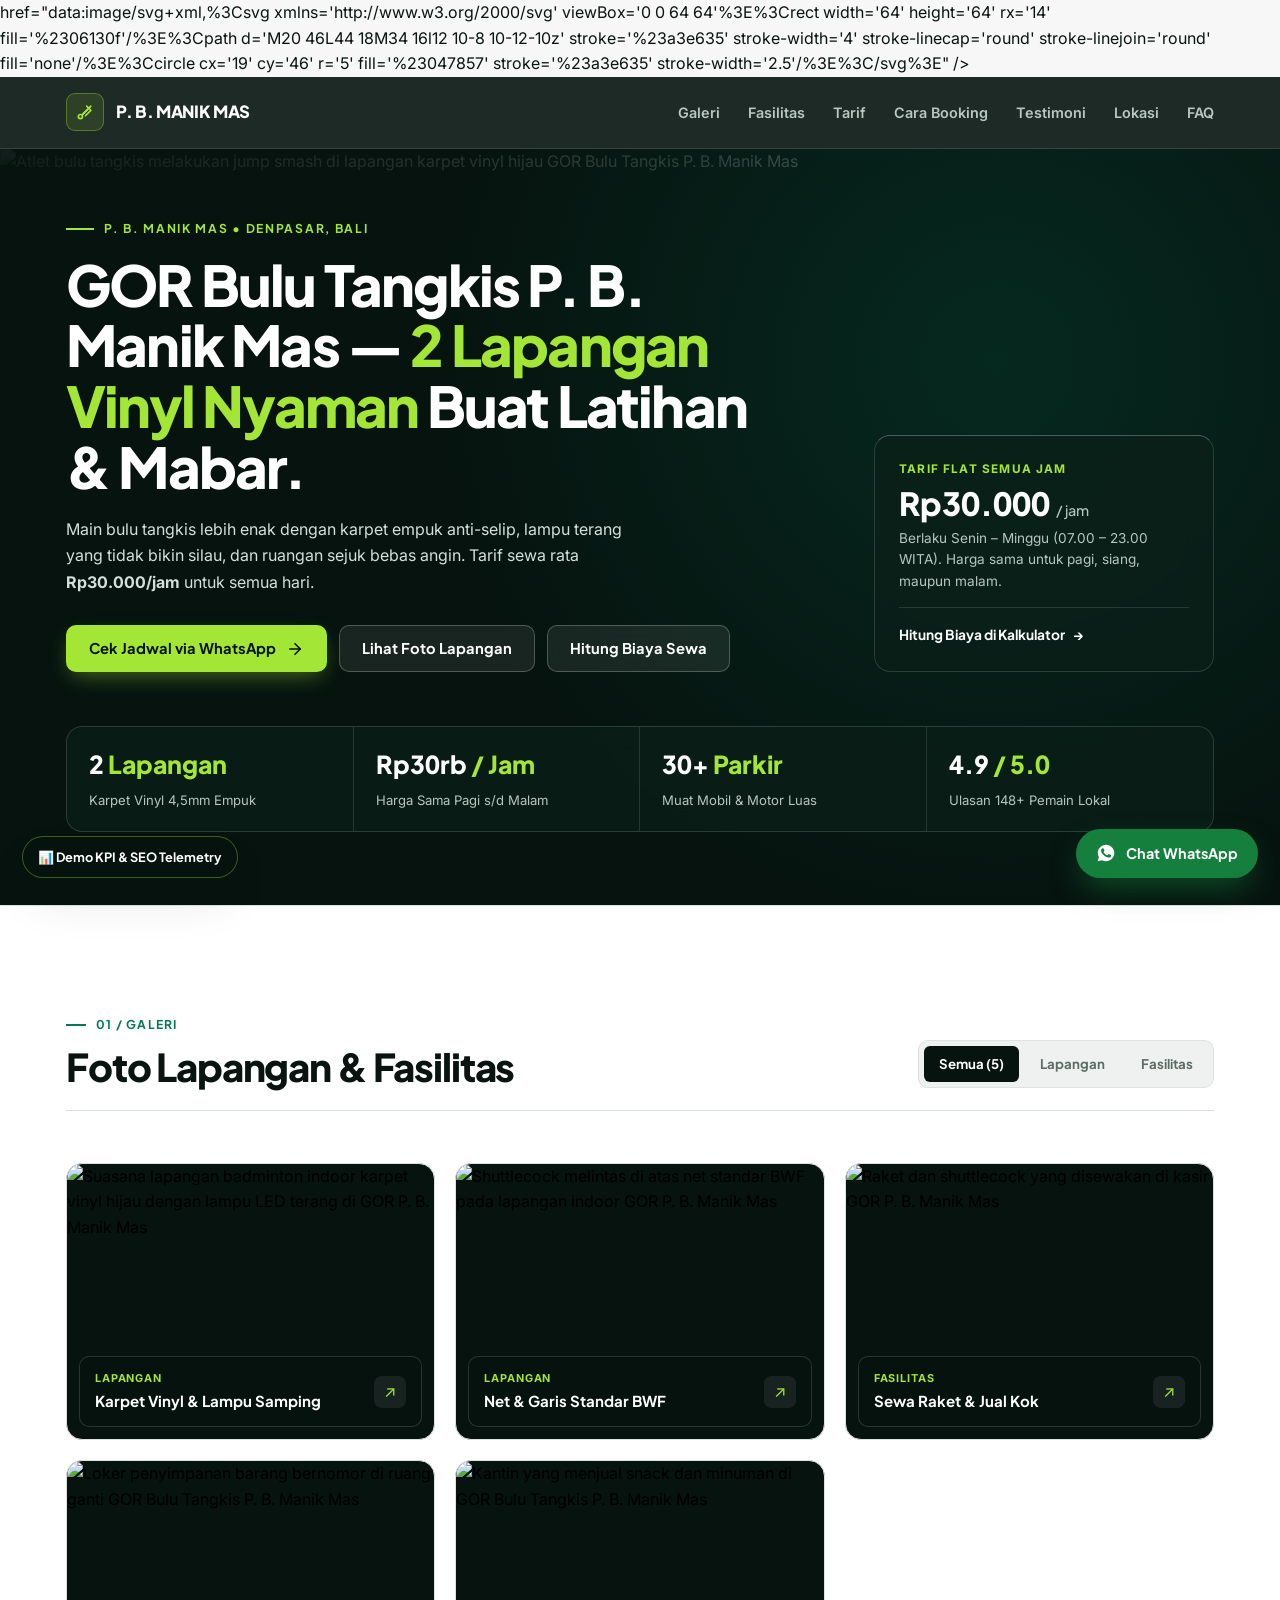
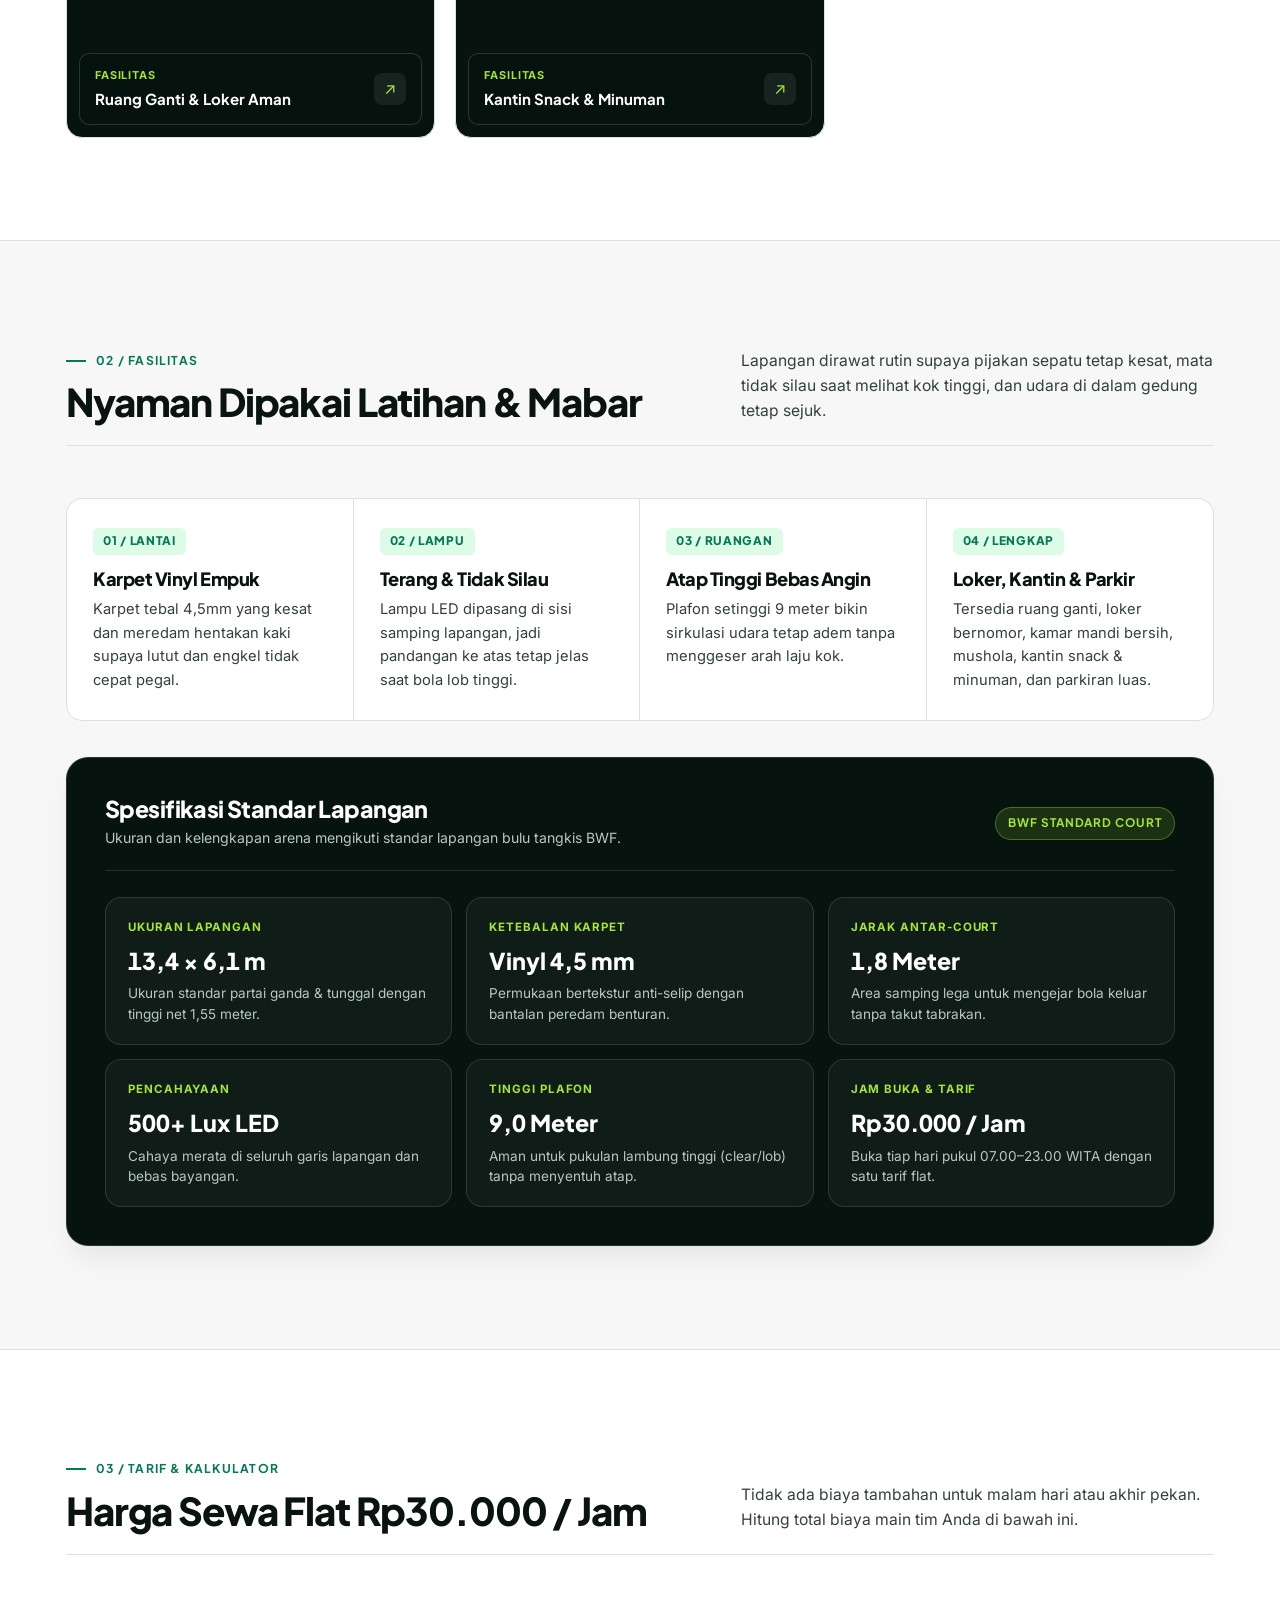
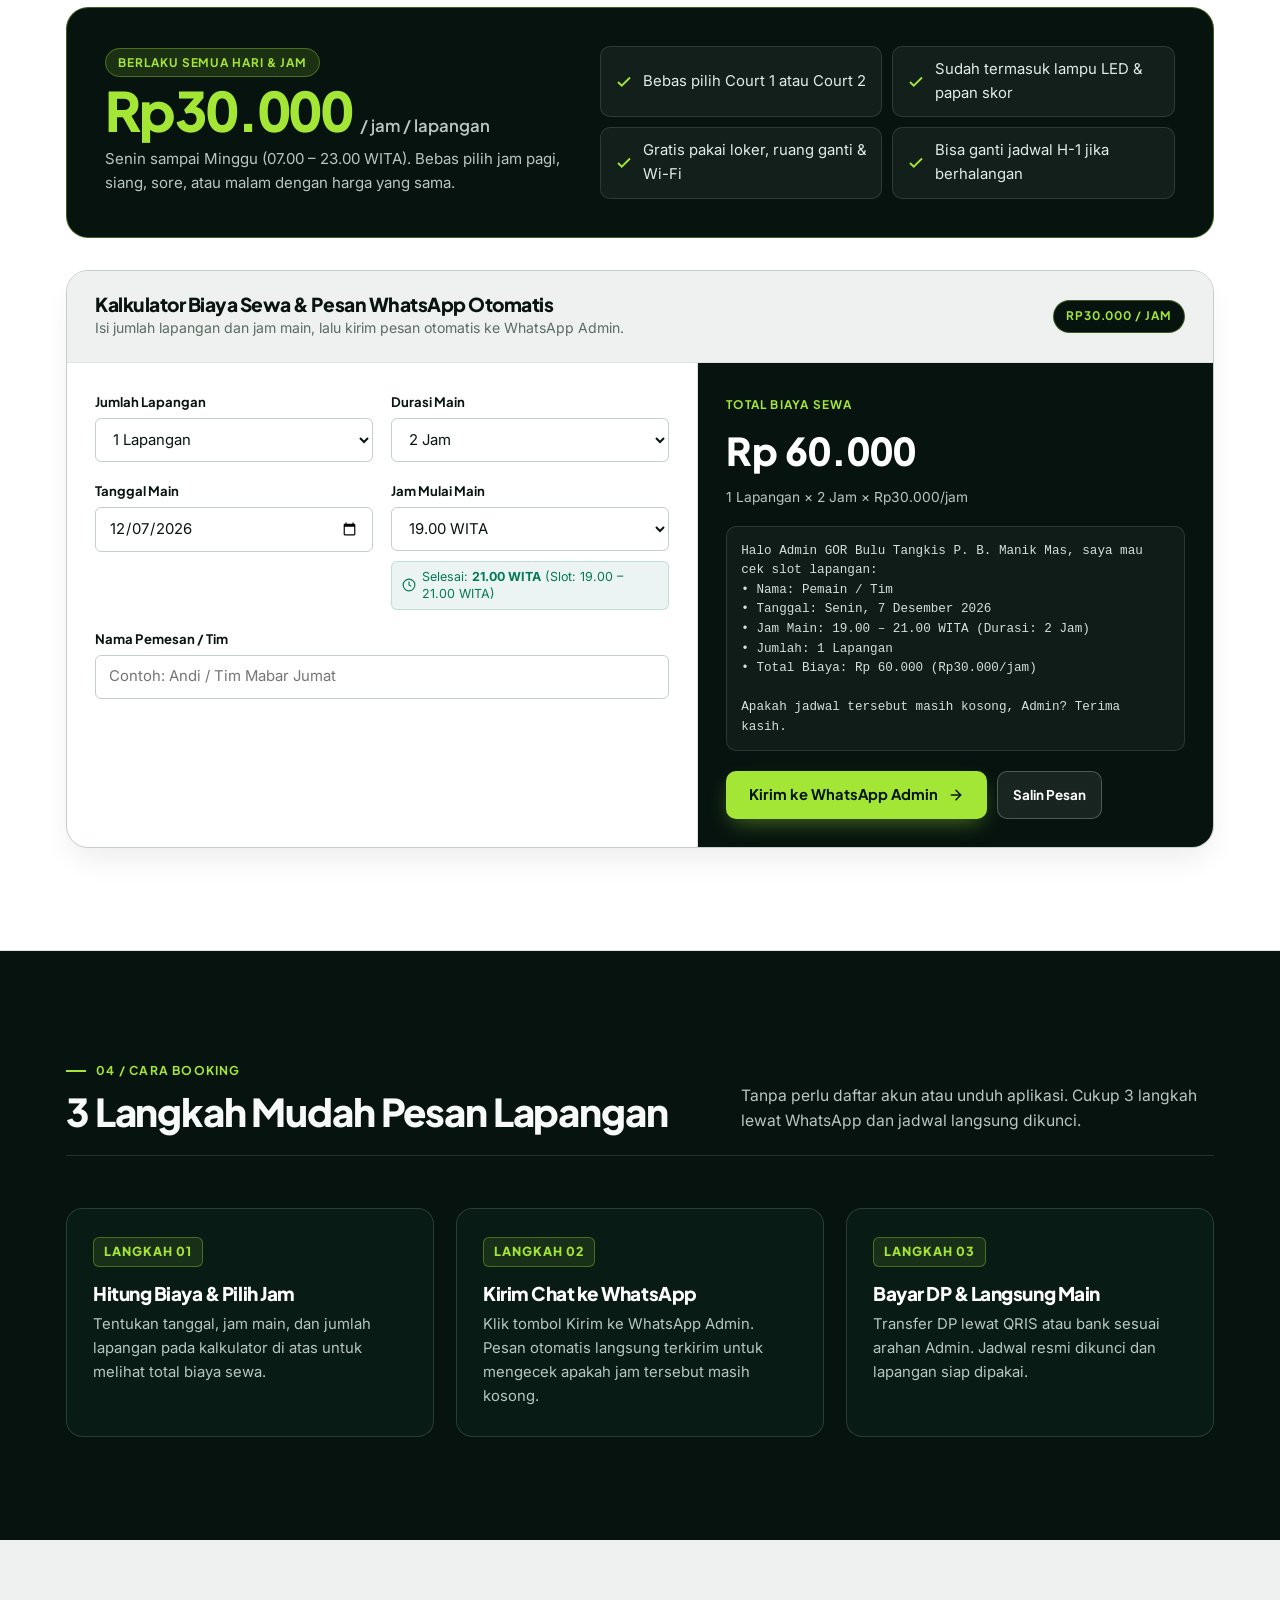
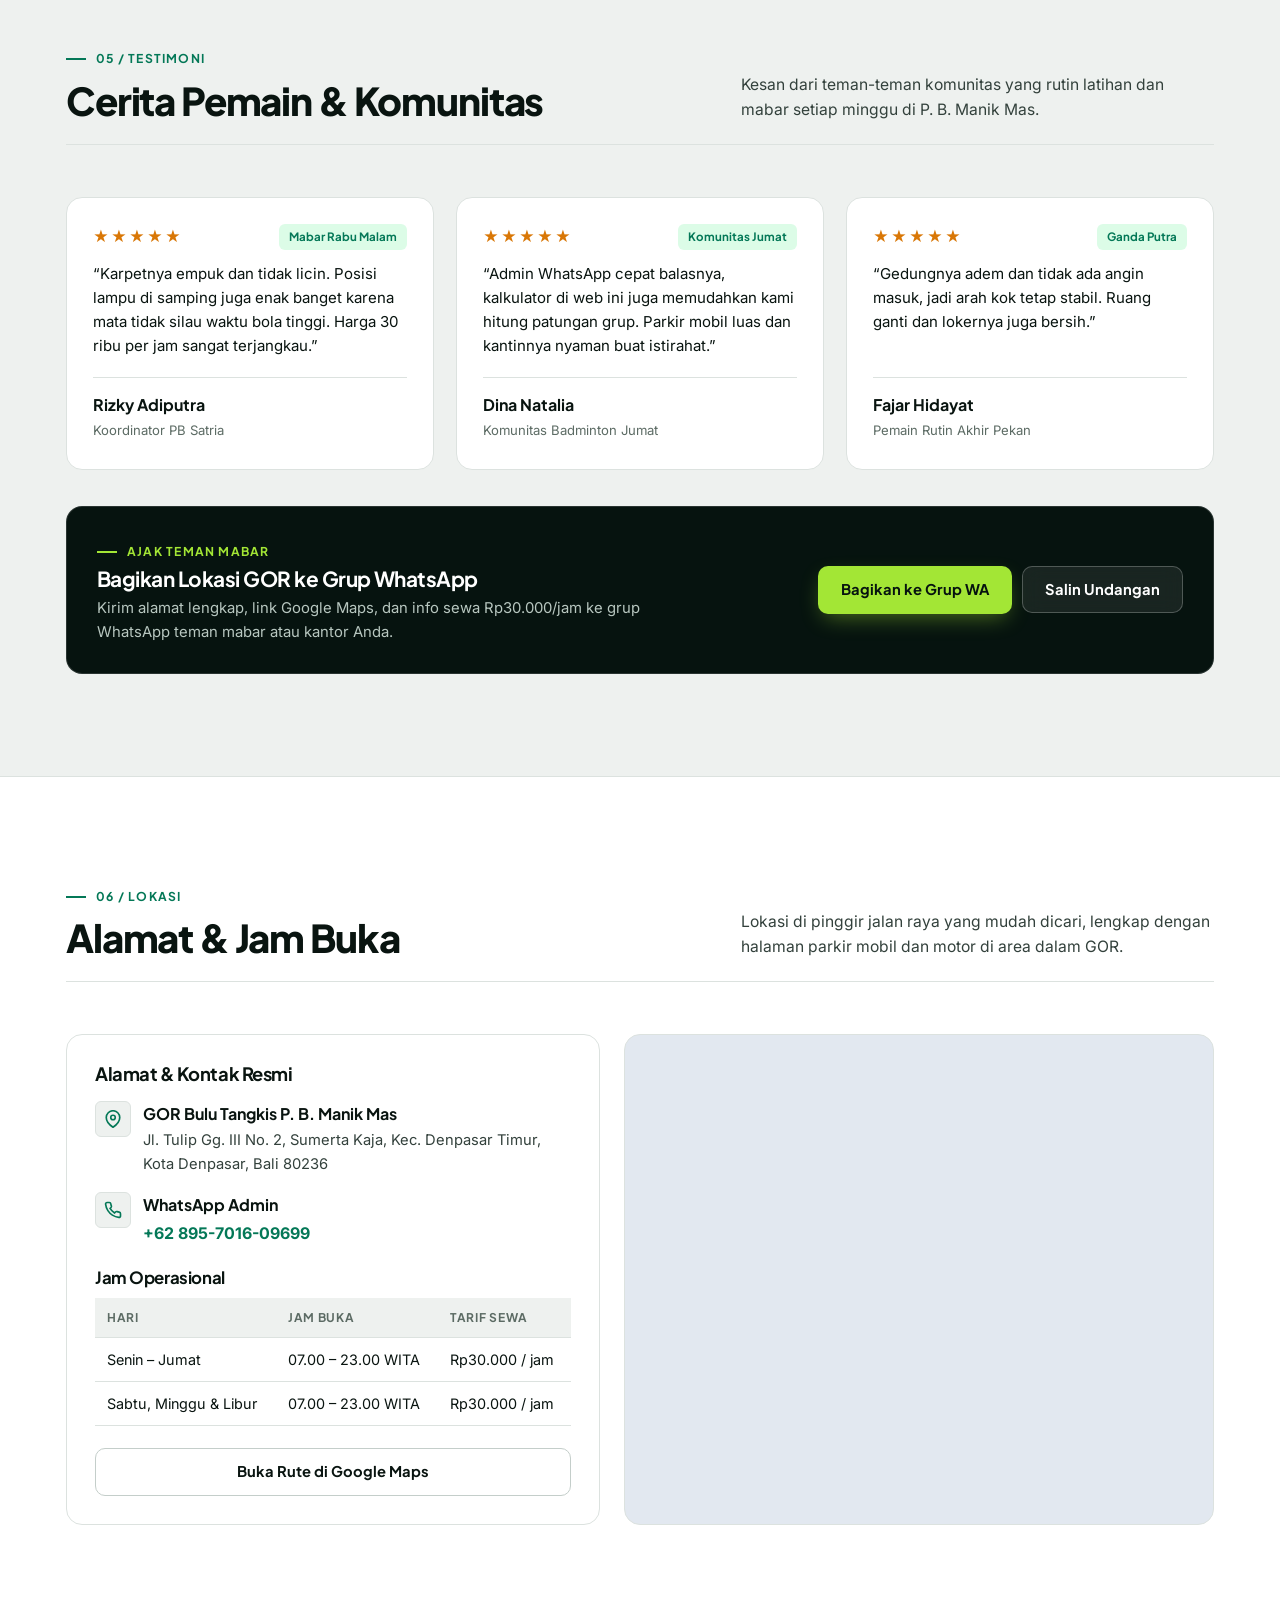
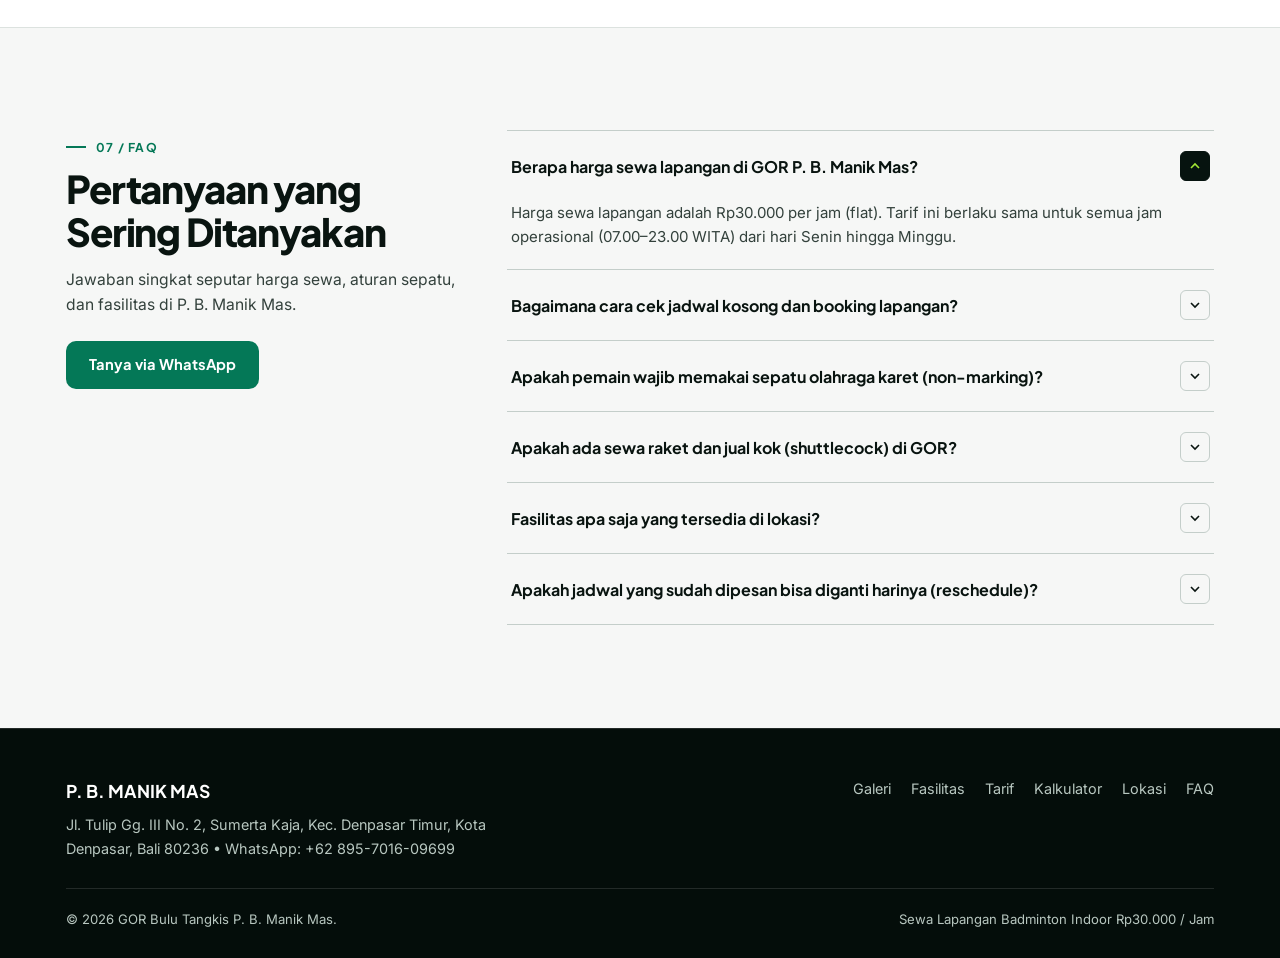
==== commit 9d176c99: "Update : Make SEO and Update Location Place" ====
--- a/index.html
+++ b/index.html
@@ -9,14 +9,14 @@
   <!-- Primary SEO Meta Tags -->
   <title>GOR Bulu Tangkis P. B. Manik Mas | Sewa Lapangan Badminton Rp30.000/Jam</title>
   <meta name="description"
-    content="Sewa lapangan bulu tangkis di GOR P. B. Manik Mas cuma Rp30.000/jam. 4 lapangan karpet vinyl empuk, lampu LED anti-silau, loker, kantin, dan parkir luas." />
+    content="Sewa lapangan bulu tangkis di GOR P. B. Manik Mas cuma Rp30.000/jam. 2 lapangan karpet vinyl empuk, lampu LED anti-silau, loker, kantin, dan parkir luas." />
   <meta name="keywords"
-    content="GOR Bulu Tangkis P. B. Manik Mas, PB Manik Mas, sewa lapangan badminton murah, lapangan bulu tangkis karpet vinyl, booking lapangan badminton Bandung" />
+    content="GOR Bulu Tangkis P. B. Manik Mas, PB Manik Mas, sewa lapangan badminton murah, lapangan bulu tangkis karpet vinyl, booking lapangan badminton Denpasar Bali" />
   <meta name="author" content="GOR Bulu Tangkis P. B. Manik Mas" />
   <meta name="robots" content="index, follow, max-image-preview:large, max-snippet:-1, max-video-preview:-1" />
-  <link rel="canonical" href="https://gor-pb-manik-mas.vercel.app/" />
-
-  <!-- Google Search Console Verification Placeholder -->
+  <link rel="canonical" href="https://kinkareem.github.io/SEO-PBManikMas/" />
+
+  <!-- Google Search Console: ganti content di bawah dengan kode dari GSC > Add property > URL prefix > HTML tag -->
   <meta name="google-site-verification" content="GANTI_DENGAN_KODE_VERIFIKASI_GSC_ANDA" />
 
   <!-- Open Graph / Facebook -->
@@ -25,10 +25,9 @@
   <meta property="og:site_name" content="GOR Bulu Tangkis P. B. Manik Mas" />
   <meta property="og:title" content="GOR Bulu Tangkis P. B. Manik Mas | Sewa Lapangan Rp30.000/Jam" />
   <meta property="og:description"
-    content="4 lapangan karpet vinyl anti-slip, lampu LED samping tidak silau, ruang ganti berloker, dan parkir luas. Tarif flat Rp30.000/jam setiap hari." />
-  <meta property="og:url" content="https://gor-pb-manik-mas.vercel.app/" />
-  <meta property="og:image"
-    content="https://images.unsplash.com/photo-1626224583764-f87db24ac4ea?auto=format&fit=crop&w=1200&h=630&q=80" />
+    content="2 lapangan karpet vinyl anti-slip, lampu LED samping tidak silau, ruang ganti berloker, dan parkir luas. Tarif flat Rp30.000/jam setiap hari." />
+  <meta property="og:url" content="https://kinkareem.github.io/SEO-PBManikMas/" />
+  <meta property="og:image" content="https://kinkareem.github.io/SEO-PBManikMas/image/og-image.jpg" />
   <meta property="og:image:width" content="1200" />
   <meta property="og:image:height" content="630" />
   <meta property="og:image:alt"
@@ -38,14 +37,18 @@
   <meta name="twitter:card" content="summary_large_image" />
   <meta name="twitter:title" content="GOR Bulu Tangkis P. B. Manik Mas | Sewa Lapangan Rp30.000/Jam" />
   <meta name="twitter:description"
-    content="4 lapangan karpet vinyl empuk, lampu LED bebas silau, tarif flat Rp30.000/jam setiap hari." />
-  <meta name="twitter:image"
-    content="https://images.unsplash.com/photo-1626224583764-f87db24ac4ea?auto=format&fit=crop&w=1200&h=630&q=80" />
+    content="2 lapangan karpet vinyl empuk, lampu LED bebas silau, tarif flat Rp30.000/jam setiap hari." />
+  <meta name="twitter:image" content="https://kinkareem.github.io/SEO-PBManikMas/image/og-image.jpg" />
   <meta name="twitter:image:alt" content="Lapangan bulu tangkis indoor GOR P. B. Manik Mas" />
 
-  <!-- Inline SVG Favicon -->
-  <link rel="icon" type="image/svg+xml"
-    href="data:image/svg+xml,%3Csvg xmlns='http://www.w3.org/2000/svg' viewBox='0 0 64 64'%3E%3Crect width='64' height='64' rx='14' fill='%2306130f'/%3E%3Cpath d='M20 46L44 18M34 16l12 10-8 10-12-10z' stroke='%23a3e635' stroke-width='4' stroke-linecap='round' stroke-linejoin='round' fill='none'/%3E%3Ccircle cx='19' cy='46' r='5' fill='%23047857' stroke='%23a3e635' stroke-width='2.5'/%3E%3C/svg%3E" />
+  <!-- Favicon -->
+  <link rel="icon" href="favicon.ico" sizes="32x32" />
+  <link rel="icon" href="favicon.svg" type="image/svg+xml" />
+  <link rel="apple-touch-icon" href="apple-touch-icon.png" />
+  href="data:image/svg+xml,%3Csvg xmlns='http://www.w3.org/2000/svg' viewBox='0 0 64 64'%3E%3Crect width='64'
+  height='64' rx='14' fill='%2306130f'/%3E%3Cpath d='M20 46L44 18M34 16l12 10-8 10-12-10z' stroke='%23a3e635'
+  stroke-width='4' stroke-linecap='round' stroke-linejoin='round' fill='none'/%3E%3Ccircle cx='19' cy='46' r='5'
+  fill='%23047857' stroke='%23a3e635' stroke-width='2.5'/%3E%3C/svg%3E" />
 
   <!-- Resource Hints & Non-Render-Blocking Google Fonts -->
   <link rel="preconnect" href="https://fonts.googleapis.com" />
@@ -64,13 +67,23 @@
   <!-- Compiled & Minified Pure CSS3 Architecture -->
   <link rel="stylesheet" href="styles.min.css" />
 
-  <!-- Google Analytics 4 (gtag.js) -->
-  <script async src="https://www.googletagmanager.com/gtag/js?id=G-PBMANIKM01"></script>
+  <!-- Google Analytics 4 (gtag.js)
+       Ganti GA_MEASUREMENT_ID dengan Measurement ID asli (G-XXXXXXXXXX) dari
+       GA4 > Admin > Data Streams. Selama masih placeholder, GA tidak dimuat. -->
   <script>
+    window.GA_MEASUREMENT_ID = 'G-XXXXXXXXXX';
     window.dataLayer = window.dataLayer || [];
     function gtag() { window.dataLayer.push(arguments); }
-    gtag('js', new Date());
-    gtag('config', 'G-PBMANIKM01', { send_page_view: false });
+    (function () {
+      var id = window.GA_MEASUREMENT_ID;
+      if (id === 'G-XXXXXXXXXX' || !/^G-[A-Z0-9]{6,}$/.test(id)) return;
+      var s = document.createElement('script');
+      s.async = true;
+      s.src = 'https://www.googletagmanager.com/gtag/js?id=' + id;
+      document.head.appendChild(s);
+      gtag('js', new Date());
+      gtag('config', id); /* page_view standar terkirim otomatis */
+    })();
   </script>
 
   <!-- Structured Data 1: SportsActivityLocation (Local SEO & GEO) -->
@@ -78,11 +91,11 @@
   {
     "@context": "https://schema.org",
     "@type": "SportsActivityLocation",
-    "@id": "https://gor-pb-manik-mas.vercel.app/#venue",
+    "@id": "https://kinkareem.github.io/SEO-PBManikMas/#venue",
     "name": "GOR Bulu Tangkis P. B. Manik Mas",
     "alternateName": "P. B. Manik Mas",
-    "description": "GOR bulu tangkis indoor dengan 4 lapangan karpet vinyl 4,5mm anti-slip, lampu LED samping 500+ Lux bebas silau, loker, kantin, dan parkir luas. Tarif sewa flat Rp30.000/jam.",
-    "url": "https://gor-pb-manik-mas.vercel.app/",
+    "description": "GOR bulu tangkis indoor dengan 2 lapangan karpet vinyl 4,5mm anti-slip, lampu LED samping 500+ Lux bebas silau, loker, kantin, dan parkir luas. Tarif sewa flat Rp30.000/jam.",
+    "url": "https://kinkareem.github.io/SEO-PBManikMas/",
     "telephone": "+62-895-7016-09699",
     "email": "admin@pbmanikmas.id",
     "priceRange": "Rp30.000",
@@ -90,24 +103,20 @@
     "paymentAccepted": "Cash, QRIS, Transfer Bank",
     "sport": "Badminton",
     "image": [
+      "https://kinkareem.github.io/SEO-PBManikMas/image/og-image.jpg",
       "https://images.unsplash.com/photo-1626224583764-f87db24ac4ea?auto=format&fit=crop&w=1200&q=80",
       "https://images.unsplash.com/photo-1780233689493-63732bb9cfc1?auto=format&fit=crop&w=1200&q=80",
       "https://images.unsplash.com/photo-1626721105368-a69248e93b32?auto=format&fit=crop&w=1200&q=80"
     ],
     "address": {
       "@type": "PostalAddress",
-      "streetAddress": "Jl. Raya Manik Mas No. 88, Kel. Sukamaju, Kec. Bojongloa",
-      "addressLocality": "Bandung",
-      "addressRegion": "Jawa Barat",
-      "postalCode": "40234",
+      "streetAddress": "Jl. Tulip Gg. III No. 2, Sumerta Kaja, Kec. Denpasar Timur",
+      "addressLocality": "Denpasar",
+      "addressRegion": "Bali",
+      "postalCode": "80236",
       "addressCountry": "ID"
     },
-    "geo": {
-      "@type": "GeoCoordinates",
-      "latitude": -6.9385,
-      "longitude": 107.6042
-    },
-    "hasMap": "https://maps.google.com/?q=-6.9385,107.6042",
+    "hasMap": "https://maps.app.goo.gl/f3XtGzDtJFnp3AXQ9",
     "openingHoursSpecification": [
       {
         "@type": "OpeningHoursSpecification",
@@ -125,11 +134,11 @@
       }
     ],
     "amenityFeature": [
-      { "@type": "LocationFeatureSpecification", "name": "4 Lapangan Karpet Vinyl Standar BWF", "value": true },
+      { "@type": "LocationFeatureSpecification", "name": "2 Lapangan Karpet Vinyl Standar BWF", "value": true },
       { "@type": "LocationFeatureSpecification", "name": "Lampu LED Anti-Silau 500+ Lux", "value": true },
       { "@type": "LocationFeatureSpecification", "name": "Parkir Mobil & Motor Luas", "value": true },
       { "@type": "LocationFeatureSpecification", "name": "Ruang Ganti & Loker", "value": true },
-      { "@type": "LocationFeatureSpecification", "name": "Kantin & Area Istirahat", "value": true },
+      { "@type": "LocationFeatureSpecification", "name": "Kantin Snack & Minuman", "value": true },
       { "@type": "LocationFeatureSpecification", "name": "Mushola & Wi-Fi Gratis", "value": true }
     ],
     "aggregateRating": {
@@ -183,7 +192,7 @@
         "name": "Fasilitas apa saja yang tersedia di lokasi?",
         "acceptedAnswer": {
           "@type": "Answer",
-          "text": "Tersedia 4 lapangan karpet vinyl, lampu LED anti-silau, ruang ganti, loker bernomor, kamar mandi bersih, kantin minuman & kopi, mushola, Wi-Fi gratis, dan parkiran luas."
+          "text": "Tersedia 2 lapangan karpet vinyl, lampu LED anti-silau, ruang ganti, loker bernomor, kamar mandi bersih, kantin snack & minuman, mushola, Wi-Fi gratis, dan parkiran luas."
         }
       },
       {
@@ -268,11 +277,11 @@
           <div class="hero__main">
             <div class="hero__signature">
               <span class="hero__signature-line" aria-hidden="true"></span>
-              <span>P. B. MANIK MAS • BANDUNG</span>
+              <span>P. B. MANIK MAS • DENPASAR, BALI</span>
             </div>
 
             <h1 id="hero-heading" class="hero__title">
-              GOR Bulu Tangkis P. B. Manik Mas — <em>4 Lapangan Vinyl Nyaman</em> Buat Latihan &amp; Mabar.
+              GOR Bulu Tangkis P. B. Manik Mas — <em>2 Lapangan Vinyl Nyaman</em> Buat Latihan &amp; Mabar.
             </h1>
 
             <p class="hero__subtitle">
@@ -318,7 +327,7 @@
         <!-- 4 Statistik Singkat -->
         <div class="hero__spec-bar" aria-label="Keunggulan utama GOR P. B. Manik Mas">
           <div class="stat-cell">
-            <span class="stat-cell__num">4 <span>Lapangan</span></span>
+            <span class="stat-cell__num">2 <span>Lapangan</span></span>
             <span class="stat-cell__label">Karpet Vinyl 4,5mm Empuk</span>
           </div>
           <div class="stat-cell">
@@ -350,10 +359,9 @@
           <div class="section-head__right">
             <div class="gallery-filters" role="group" aria-label="Filter foto fasilitas">
               <button class="filter-btn is-active" type="button" data-filter="all" aria-pressed="true">Semua
-                (6)</button>
+                (5)</button>
               <button class="filter-btn" type="button" data-filter="lapangan" aria-pressed="false">Lapangan</button>
               <button class="filter-btn" type="button" data-filter="fasilitas" aria-pressed="false">Fasilitas</button>
-              <button class="filter-btn" type="button" data-filter="komunitas" aria-pressed="false">Komunitas</button>
             </div>
           </div>
         </div>
@@ -391,22 +399,6 @@
             </div>
           </button>
 
-          <button class="gallery-card" type="button" data-category="komunitas"
-            data-full-src="https://images.unsplash.com/photo-1722087642932-9b070e9a066e?auto=format&fit=crop&w=1400&q=85"
-            data-caption="Suasana Mabar &amp; Latihan Komunitas Mingguan">
-            <img class="gallery-card__img"
-              src="https://images.unsplash.com/photo-1722087642932-9b070e9a066e?auto=format&fit=crop&w=800&h=600&q=80"
-              alt="Pemain bulu tangkis melakukan smash saat mabar komunitas di GOR P. B. Manik Mas" width="800"
-              height="600" loading="lazy" decoding="async" />
-            <div class="gallery-card__overlay">
-              <div>
-                <span class="gallery-card__tag">Komunitas</span>
-                <span class="gallery-card__title">Suasana Mabar &amp; Sparring</span>
-              </div>
-              <span class="gallery-card__zoom" aria-hidden="true">&#8599;</span>
-            </div>
-          </button>
-
           <button class="gallery-card" type="button" data-category="fasilitas"
             data-full-src="https://images.unsplash.com/photo-1721760886982-3c643f05813d?auto=format&fit=crop&w=1400&q=85"
             data-caption="Tempat Sewa Raket &amp; Beli Kok (Shuttlecock)">
@@ -441,15 +433,15 @@
 
           <button class="gallery-card" type="button" data-category="fasilitas"
             data-full-src="https://images.unsplash.com/photo-1598959652545-c0230cdbb01f?auto=format&fit=crop&w=1400&q=85"
-            data-caption="Kantin Minuman Dingin, Kopi &amp; Tempat Istirahat">
+            data-caption="Kantin Snack &amp; Minuman">
             <img class="gallery-card__img"
               src="https://images.unsplash.com/photo-1598959652545-c0230cdbb01f?auto=format&fit=crop&w=800&h=600&q=80"
-              alt="Kantin minuman dingin dan kopi di area istirahat GOR Bulu Tangkis P. B. Manik Mas" width="800"
-              height="600" loading="lazy" decoding="async" />
+              alt="Kantin yang menjual snack dan minuman di GOR Bulu Tangkis P. B. Manik Mas" width="800" height="600"
+              loading="lazy" decoding="async" />
             <div class="gallery-card__overlay">
               <div>
                 <span class="gallery-card__tag">Fasilitas</span>
-                <span class="gallery-card__title">Kantin Kopi &amp; Area Santai</span>
+                <span class="gallery-card__title">Kantin Snack &amp; Minuman</span>
               </div>
               <span class="gallery-card__zoom" aria-hidden="true">&#8599;</span>
             </div>
@@ -512,7 +504,8 @@
           <article class="feature-card">
             <span class="feature-card__index">04 / LENGKAP</span>
             <h3>Loker, Kantin &amp; Parkir</h3>
-            <p>Tersedia ruang ganti, loker bernomor, kamar mandi bersih, mushola, kantin kopi, dan parkiran luas.</p>
+            <p>Tersedia ruang ganti, loker bernomor, kamar mandi bersih, mushola, kantin snack &amp; minuman, dan
+              parkiran luas.</p>
           </article>
         </div>
 
@@ -599,7 +592,7 @@
                 aria-hidden="true">
                 <polyline points="20 6 9 17 4 12" />
               </svg>
-              <span>Bebas pilih Court 1 sampai Court 4</span>
+              <span>Bebas pilih Court 1 atau Court 2</span>
             </li>
             <li>
               <svg width="18" height="18" viewBox="0 0 24 24" fill="none" stroke="currentColor" stroke-width="2.5"
@@ -643,9 +636,7 @@
                 <label for="calc-courts">Jumlah Lapangan</label>
                 <select id="calc-courts" class="form-control">
                   <option value="1" selected>1 Lapangan</option>
-                  <option value="2">2 Lapangan</option>
-                  <option value="3">3 Lapangan</option>
-                  <option value="4">4 Lapangan (Semua Court)</option>
+                  <option value="2">2 Lapangan (Semua Court)</option>
                 </select>
               </div>
 
@@ -689,7 +680,11 @@
                   <option value="22">22.00 WITA</option>
                 </select>
                 <div id="calc-slot-hint" class="form-hint" aria-live="polite">
-                  <svg width="14" height="14" viewBox="0 0 24 24" fill="none" stroke="currentColor" stroke-width="2" aria-hidden="true"><circle cx="12" cy="12" r="10"/><polyline points="12 6 12 12 16 14"/></svg>
+                  <svg width="14" height="14" viewBox="0 0 24 24" fill="none" stroke="currentColor" stroke-width="2"
+                    aria-hidden="true">
+                    <circle cx="12" cy="12" r="10" />
+                    <polyline points="12 6 12 12 16 14" />
+                  </svg>
                   <span>Selesai: <strong>21.00 WITA</strong> (Slot: 19.00 – 21.00 WITA)</span>
                 </div>
               </div>
@@ -894,7 +889,7 @@
                   <div>
                     <strong style="font-family:var(--font-heading);">GOR Bulu Tangkis P. B. Manik Mas</strong>
                     <div style="color:var(--text-body); font-size:0.92rem; margin-top:2px;">
-                      Jl. Raya Manik Mas No. 88, Kel. Sukamaju, Kec. Bojongloa, Kota Bandung, Jawa Barat 40234
+                      Jl. Tulip Gg. III No. 2, Sumerta Kaja, Kec. Denpasar Timur, Kota Denpasar, Bali 80236
                     </div>
                   </div>
                 </li>
@@ -944,7 +939,7 @@
               </table>
             </div>
 
-            <a class="btn btn--outline-dark" href="https://maps.google.com/?q=-6.9385,107.6042" target="_blank"
+            <a class="btn btn--outline-dark" href="https://maps.app.goo.gl/f3XtGzDtJFnp3AXQ9" target="_blank"
               rel="noopener noreferrer">
               Buka Rute di Google Maps
             </a>
@@ -952,8 +947,8 @@
 
           <div class="map-frame-wrap">
             <iframe title="Peta lokasi GOR Bulu Tangkis P. B. Manik Mas di Google Maps"
-              src="https://maps.google.com/maps?q=-6.9385,107.6042&z=15&output=embed" loading="lazy"
-              referrerpolicy="no-referrer-when-downgrade" allowfullscreen></iframe>
+              src="https://maps.google.com/maps?q=PB.+Manik+Mas+(Lapangan+Tulip),+Jl.+Tulip+Gg.+III+No.2,+Sumerta+Kaja,+Denpasar+Timur,+Bali+80236&z=16&output=embed"
+              loading="lazy" referrerpolicy="no-referrer-when-downgrade" allowfullscreen></iframe>
           </div>
         </div>
       </div>
@@ -1049,8 +1044,8 @@
                 </span>
               </button>
               <div id="faq-panel-5" class="faq-panel" hidden>
-                <p>Tersedia 4 lapangan karpet vinyl, lampu LED anti-silau, ruang ganti, loker bernomor, kamar mandi
-                  bersih, kantin minuman &amp; kopi, mushola, Wi-Fi gratis, dan parkiran luas.</p>
+                <p>Tersedia 2 lapangan karpet vinyl, lampu LED anti-silau, ruang ganti, loker bernomor, kamar mandi
+                  bersih, kantin snack &amp; minuman, mushola, Wi-Fi gratis, dan parkiran luas.</p>
               </div>
             </div>
 
@@ -1083,7 +1078,7 @@
         <div style="max-width:440px;">
           <strong style="color:#fff; font-family:var(--font-heading); font-size:1.1rem;">P. B. MANIK MAS</strong>
           <p style="margin-top:8px; font-size:0.9rem;">
-            Jl. Raya Manik Mas No. 88, Kel. Sukamaju, Kec. Bojongloa, Kota Bandung, Jawa Barat 40234 • WhatsApp: +62
+            Jl. Tulip Gg. III No. 2, Sumerta Kaja, Kec. Denpasar Timur, Kota Denpasar, Bali 80236 • WhatsApp: +62
             895-7016-09699
           </p>
         </div>
@@ -1150,7 +1145,7 @@
     </div>
 
     <div style="font-size:0.76rem; color:var(--brand-accent); font-weight:700; margin-bottom:6px;">
-      Real-Time GA4 Event Stream (G-PBMANIKM01)
+      Log Event GA4 (demo lokal)
     </div>
     <div id="telemetry-log" class="telemetry-log" aria-live="polite"></div>
 
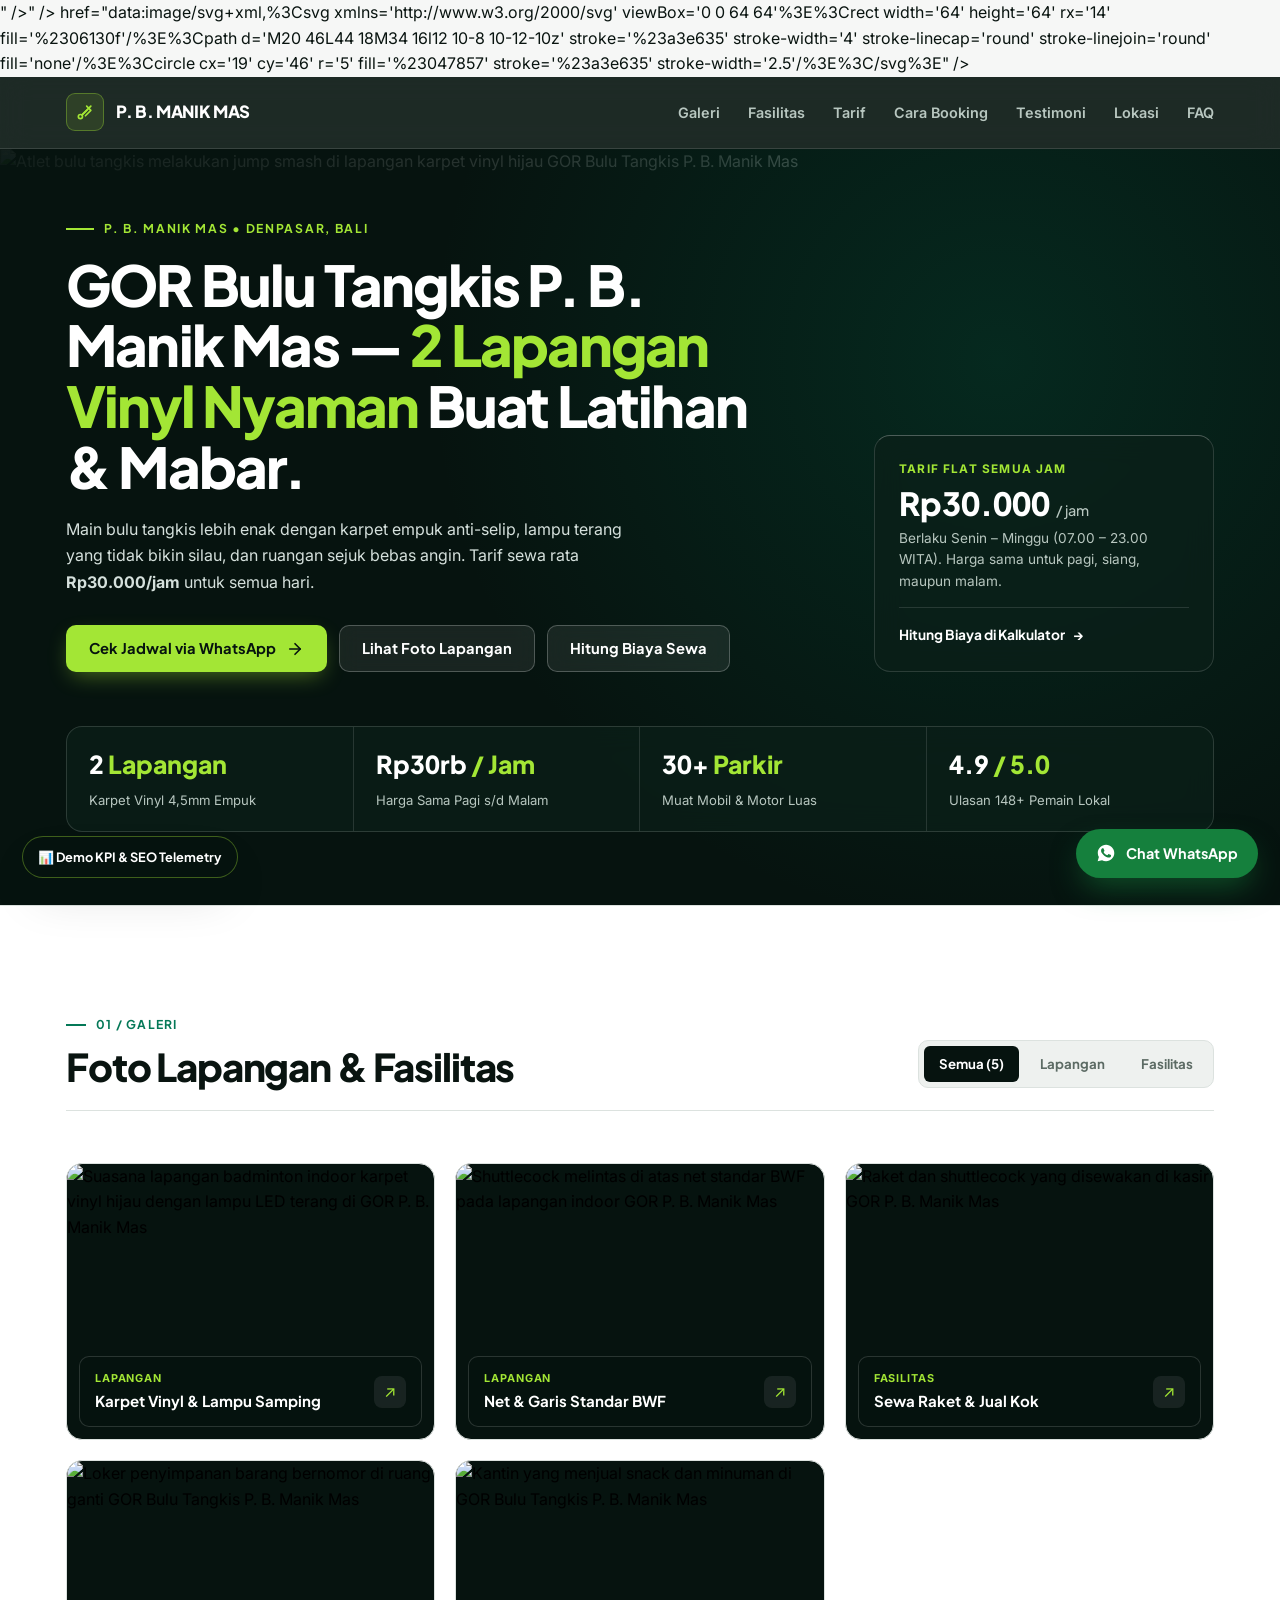
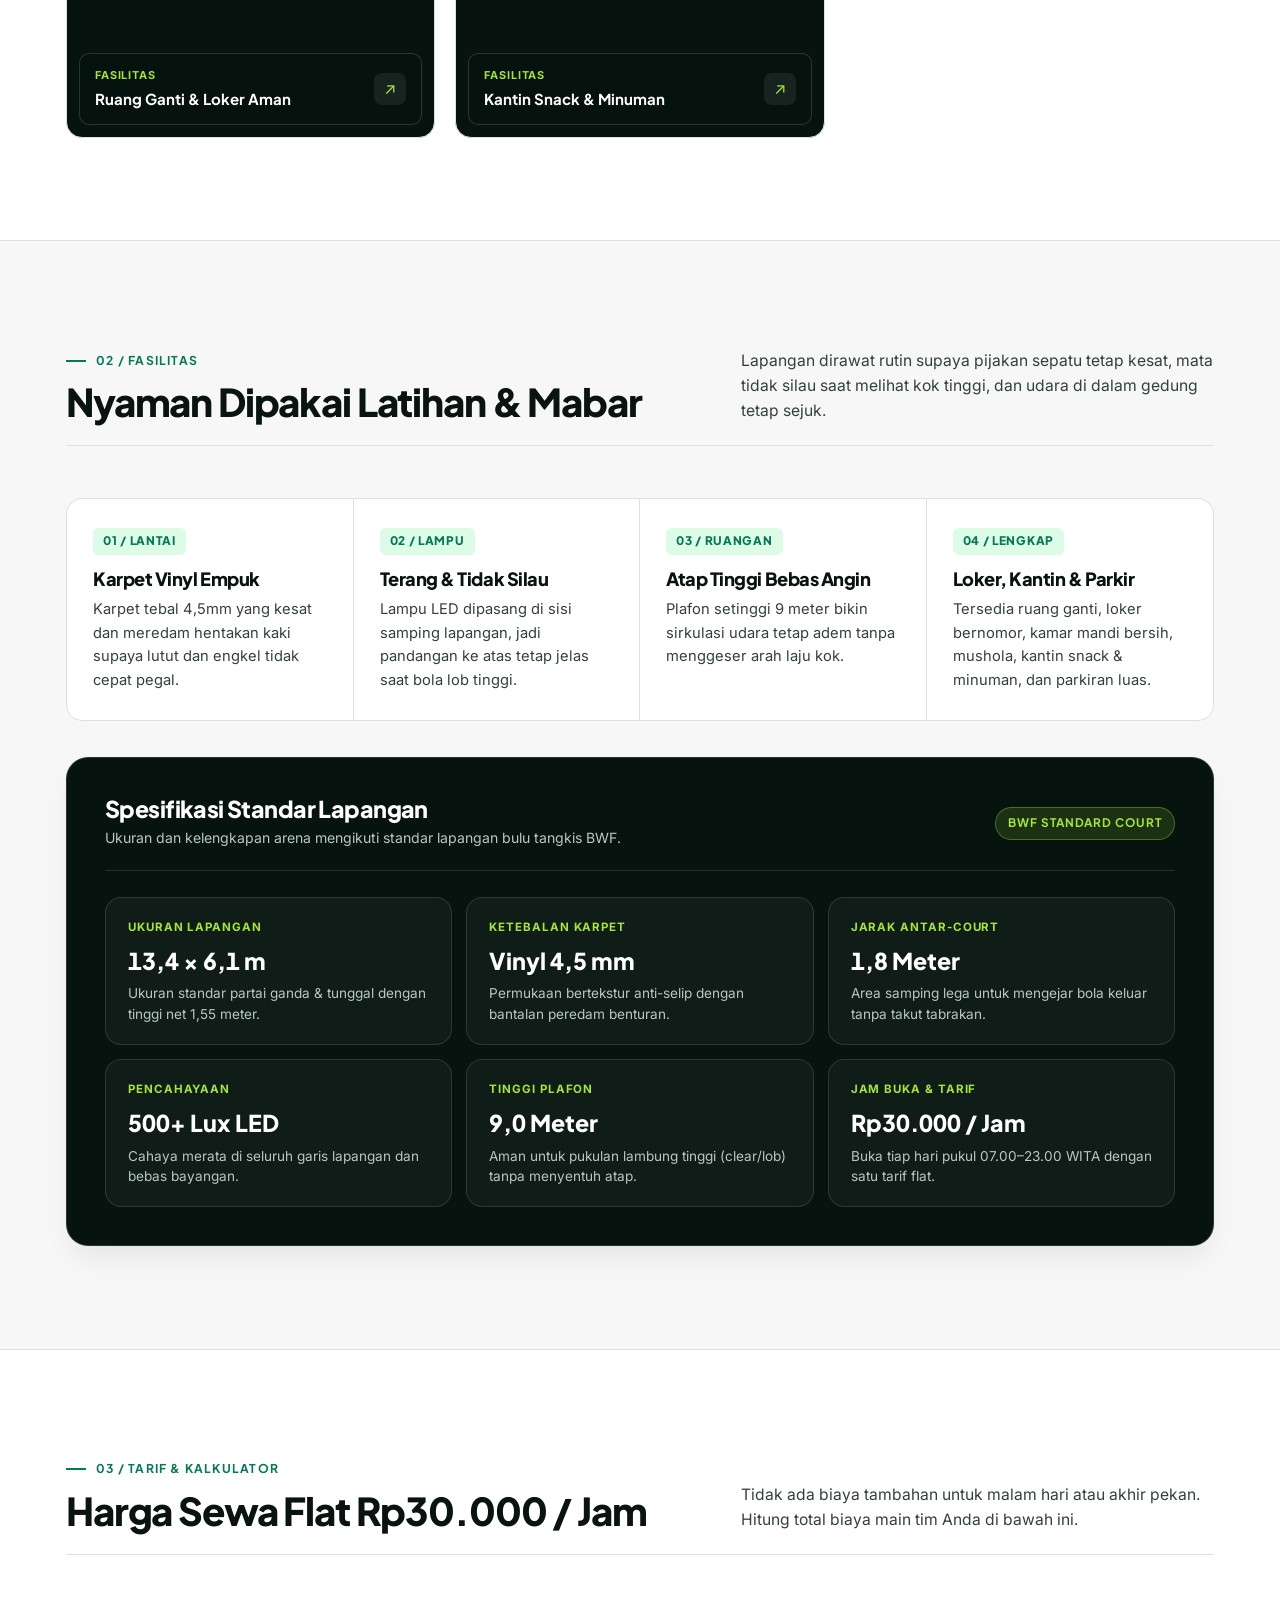
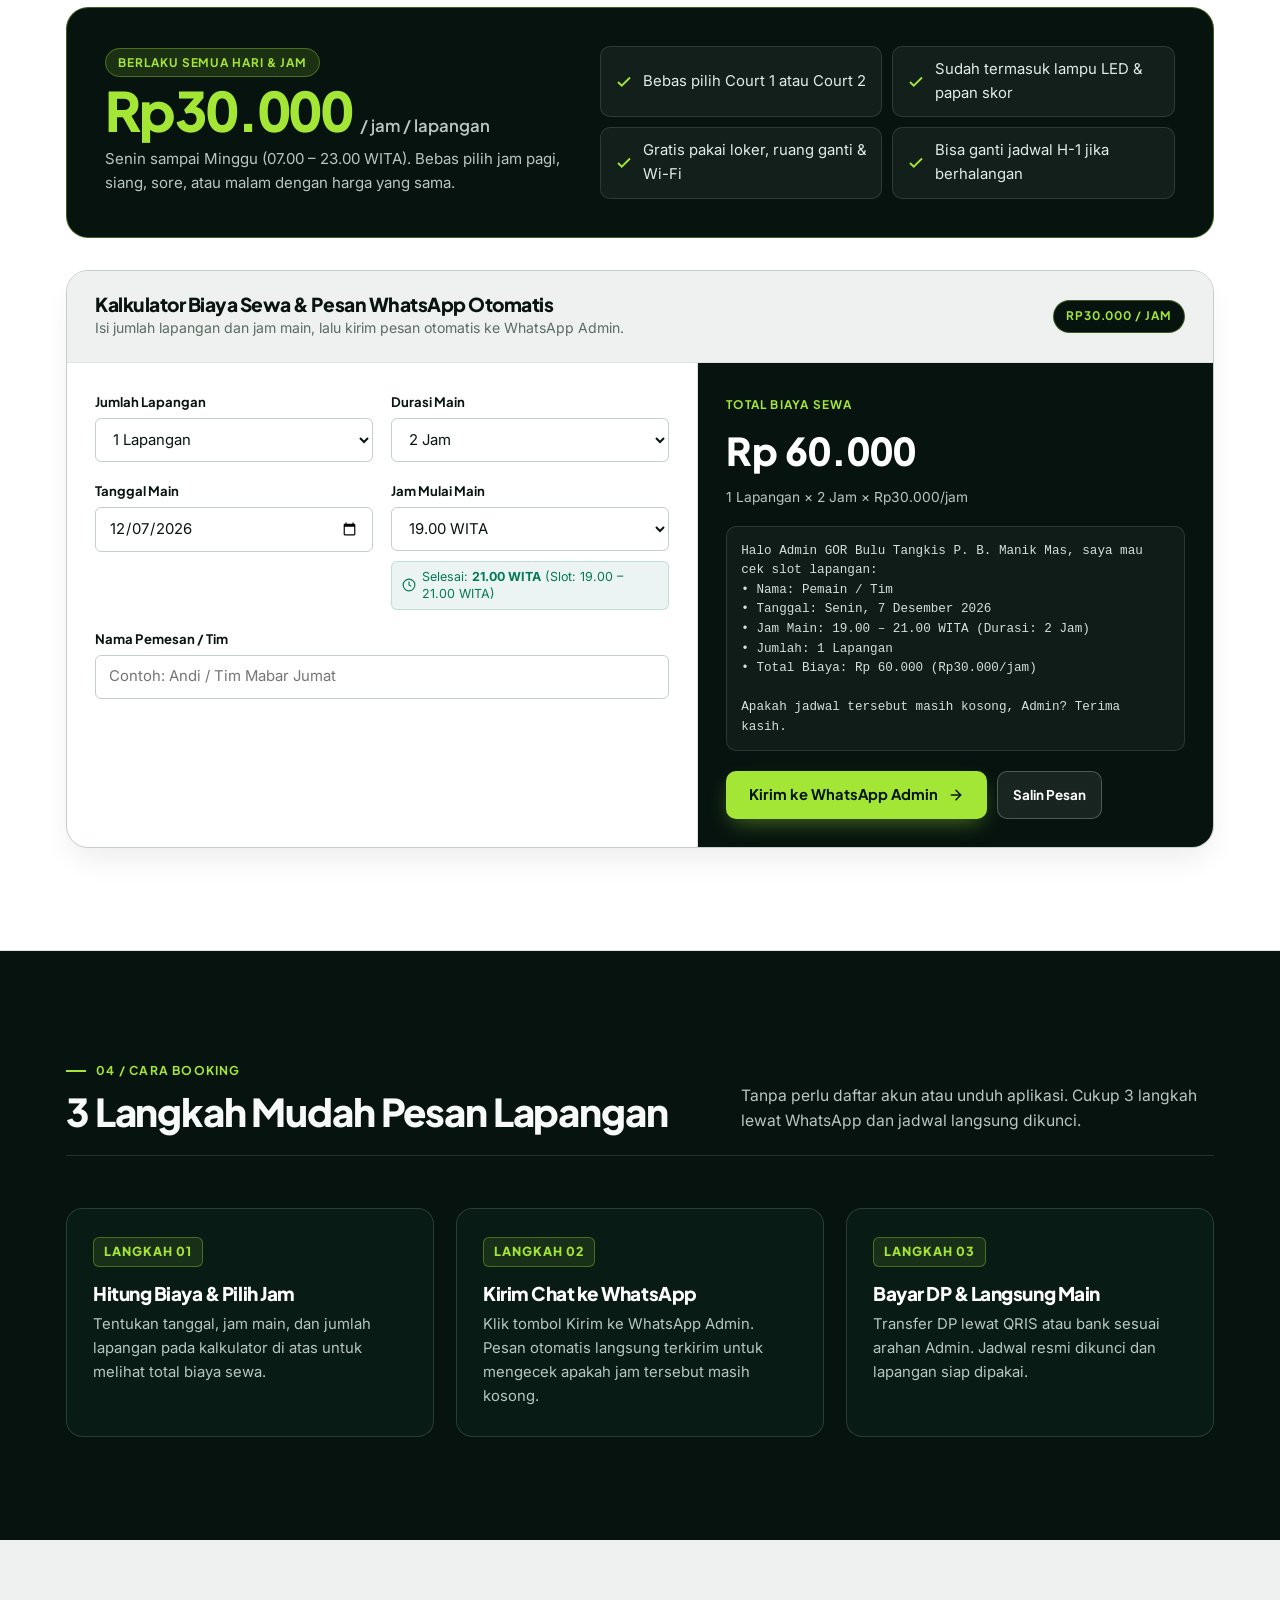
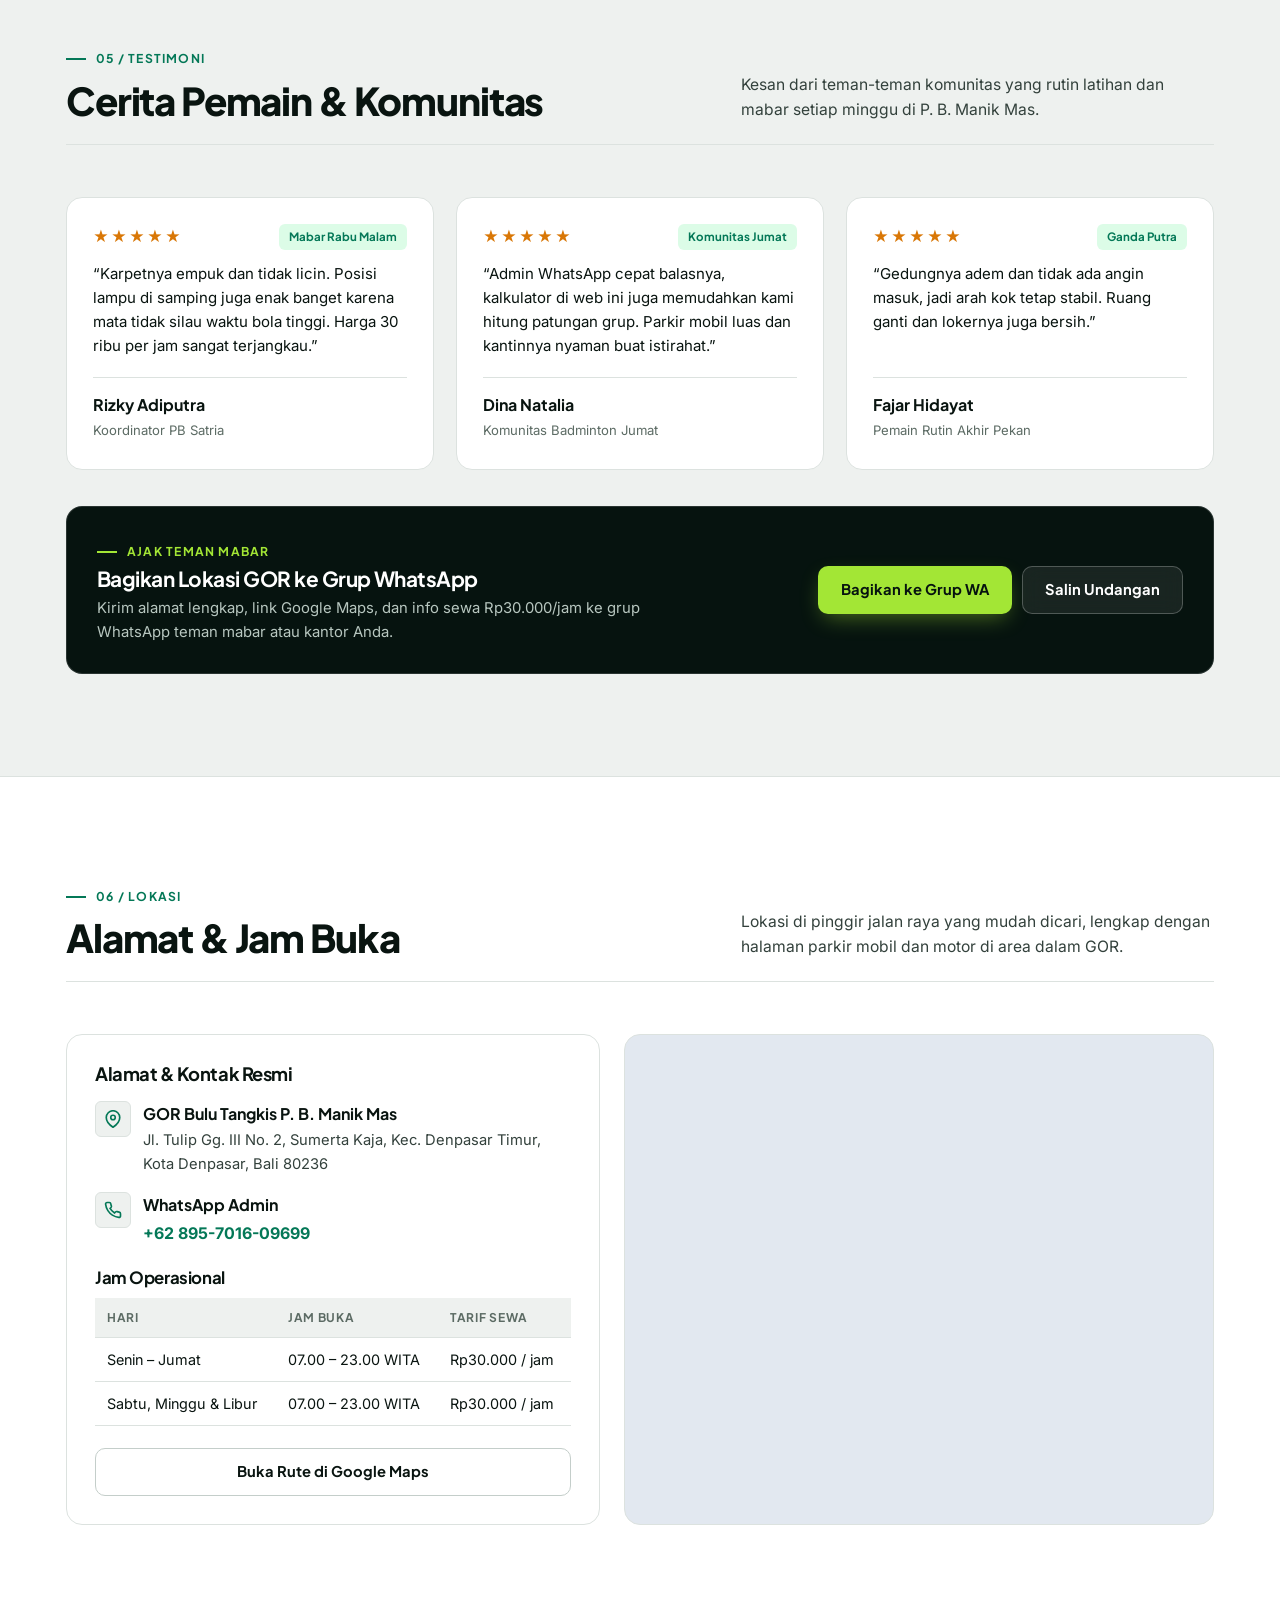
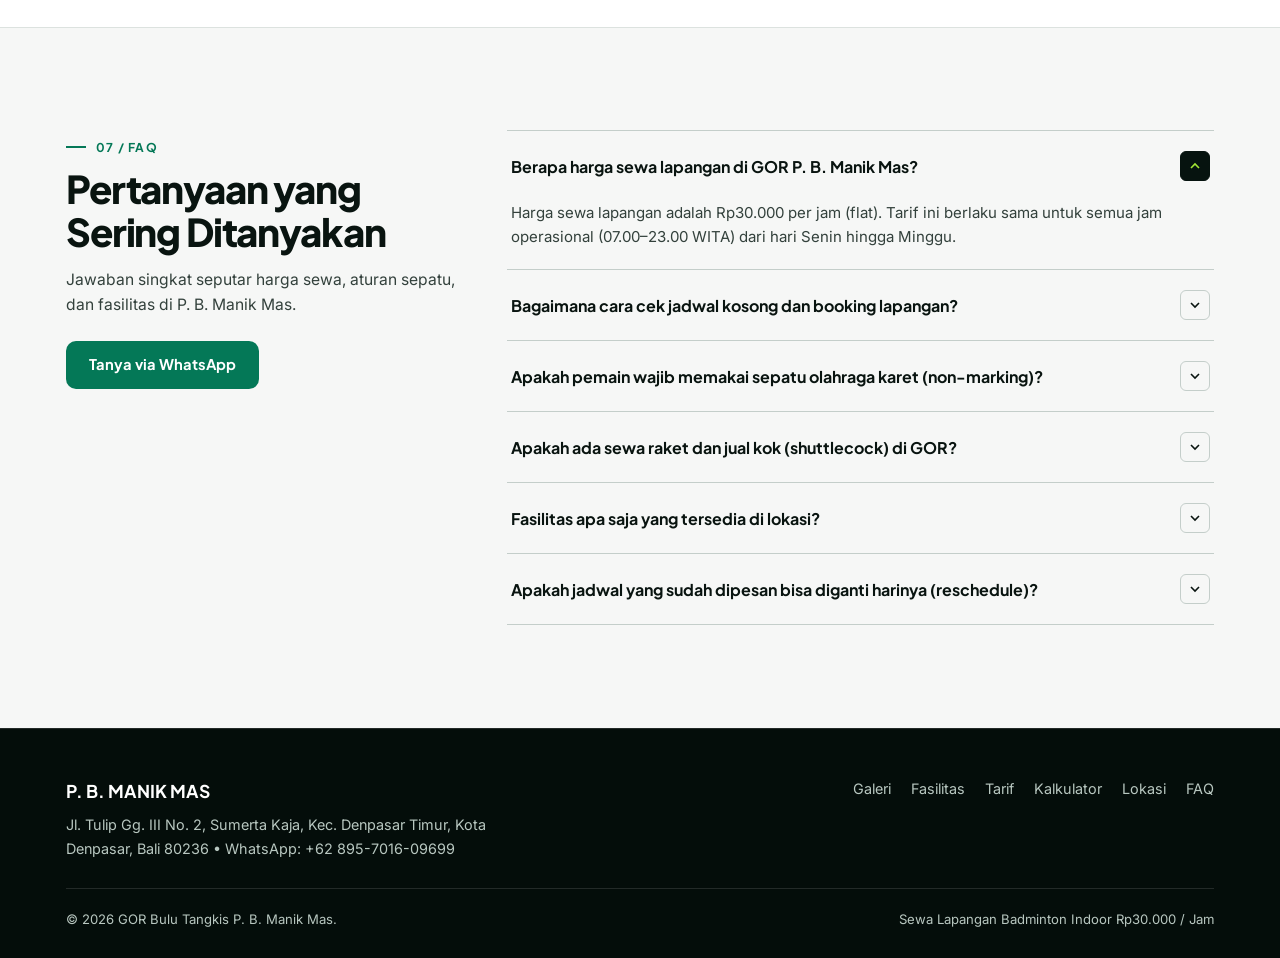
==== commit 611da339: "Update : Add Google Search Console" ====
--- a/index.html
+++ b/index.html
@@ -17,7 +17,8 @@
   <link rel="canonical" href="https://kinkareem.github.io/SEO-PBManikMas/" />
 
   <!-- Google Search Console: ganti content di bawah dengan kode dari GSC > Add property > URL prefix > HTML tag -->
-  <meta name="google-site-verification" content="GANTI_DENGAN_KODE_VERIFIKASI_GSC_ANDA" />
+  <meta name="google-site-verification" content="<meta name=" google-site-verification" content="<meta name="
+    google-site-verification" content="eMTrKBtbB71xpLJw7Agl2WSr7T3lloIpctGk6eJTl20" />" />" />
 
   <!-- Open Graph / Facebook -->
   <meta property="og:type" content="website" />
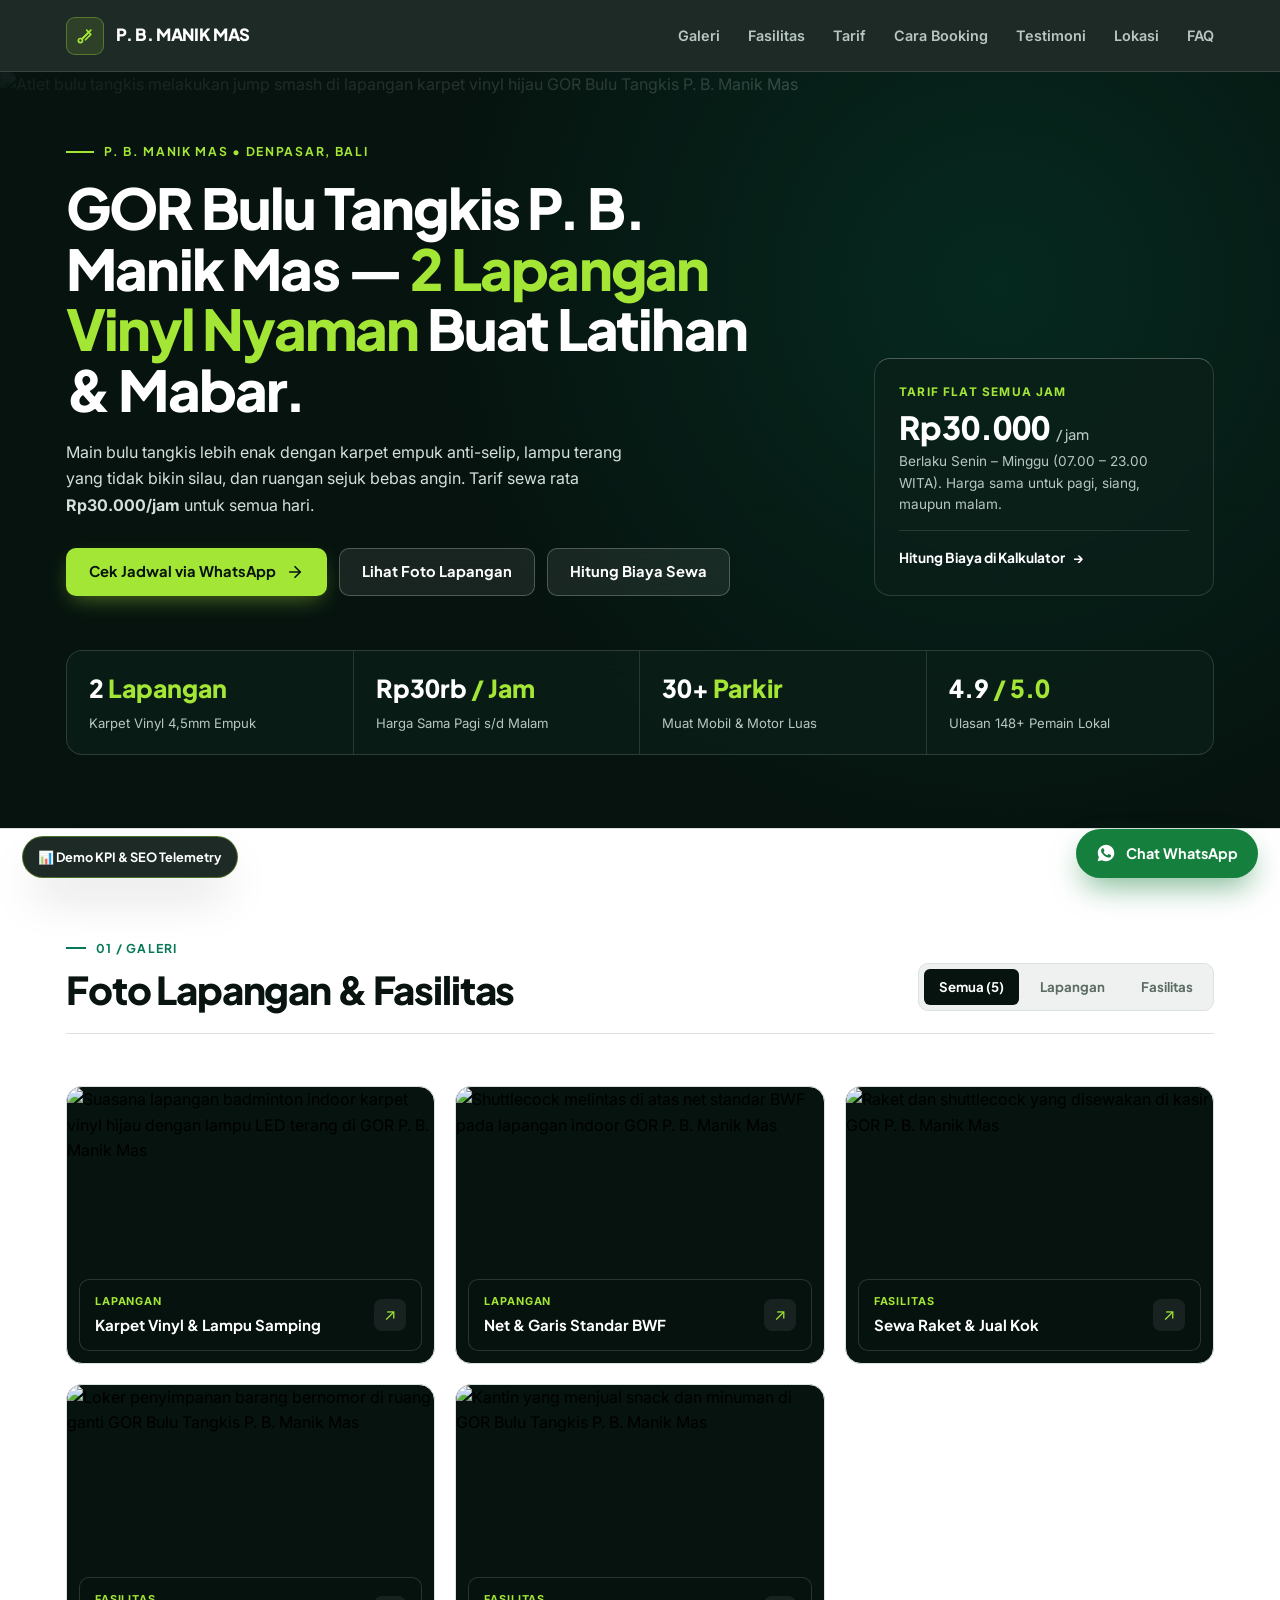
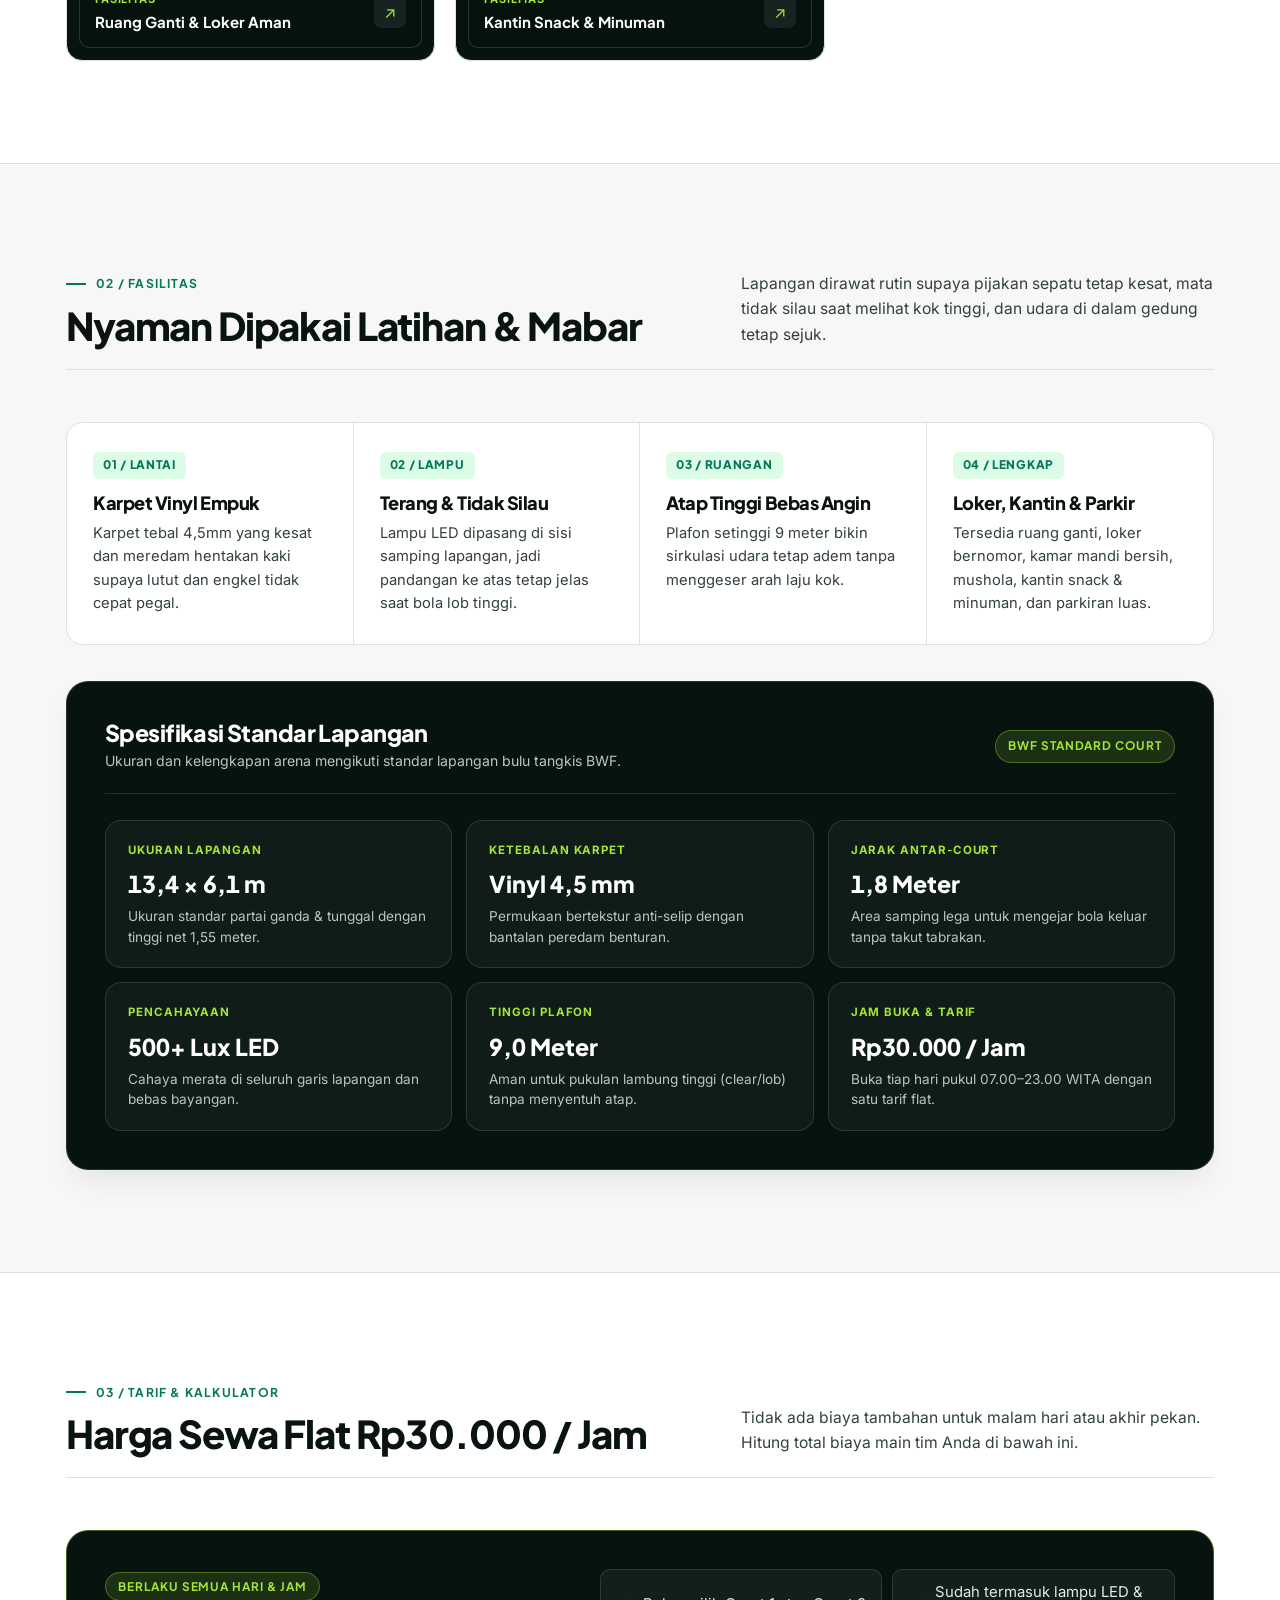
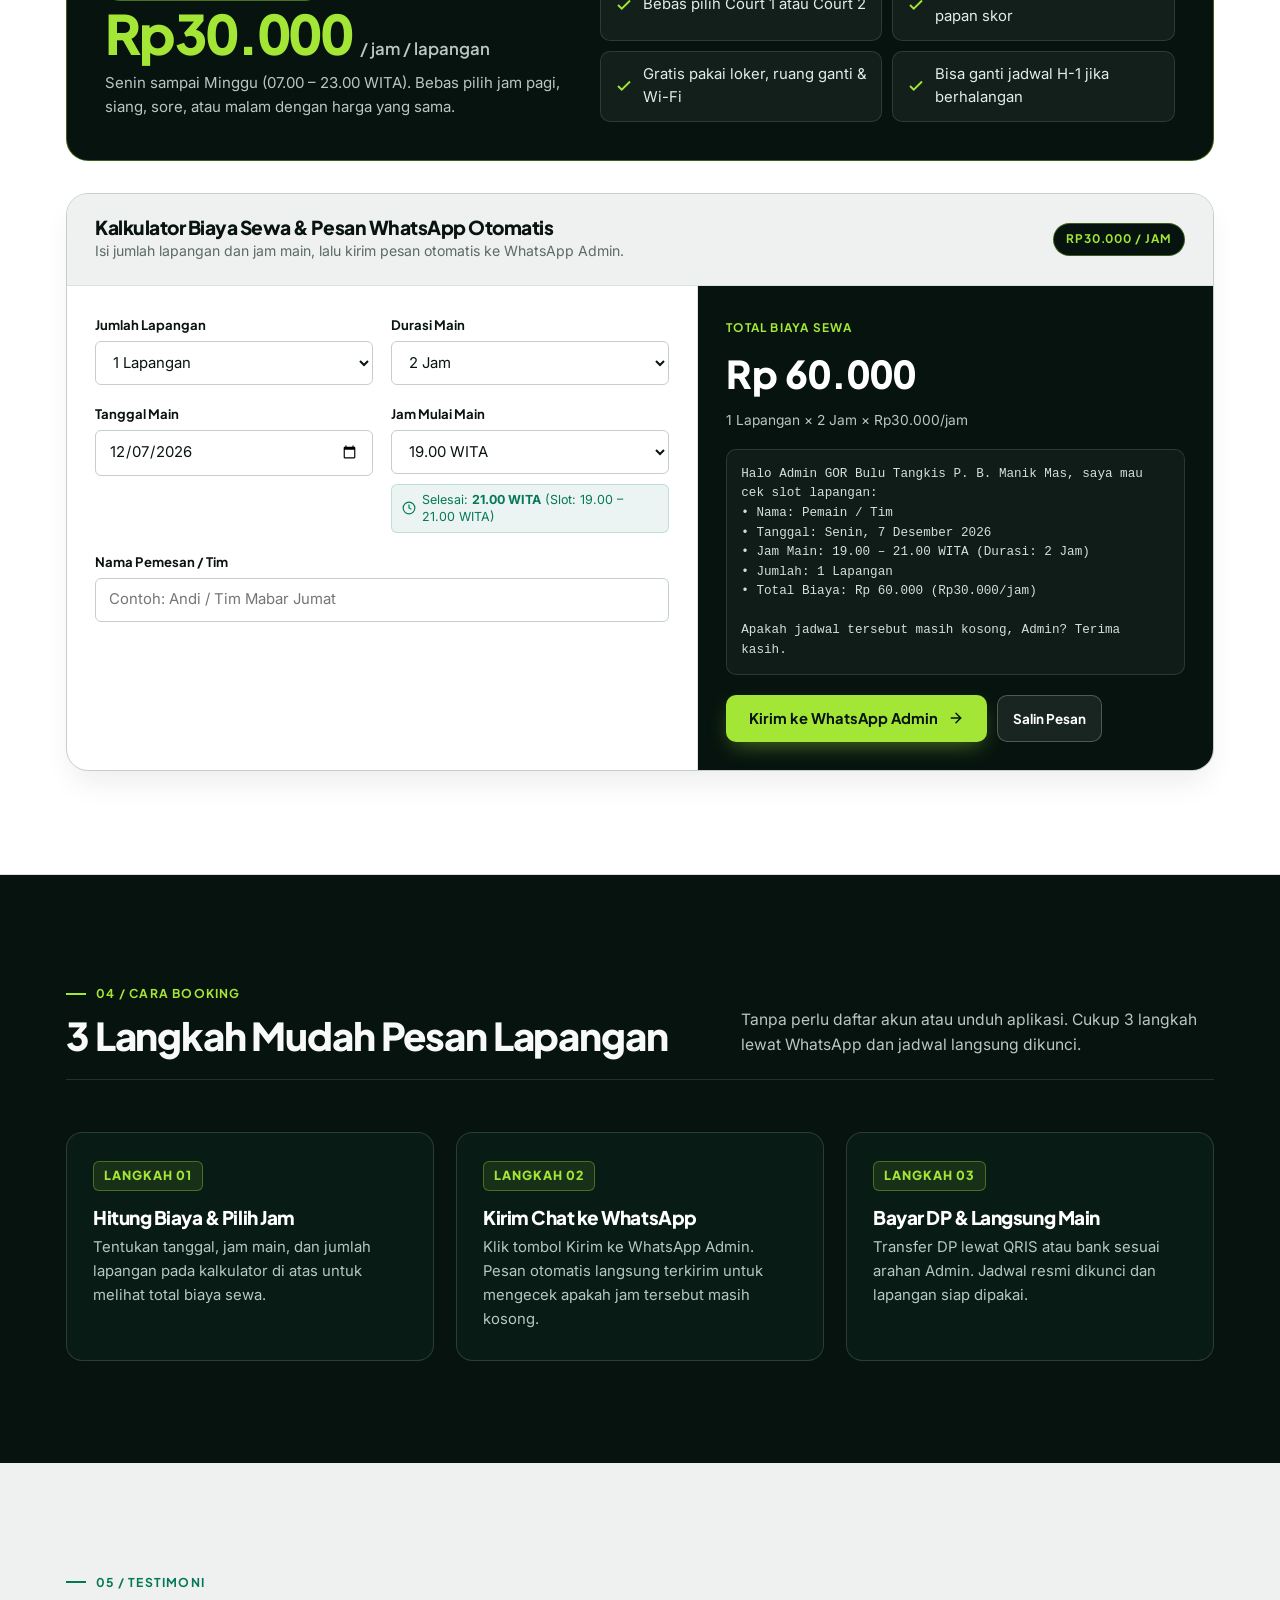
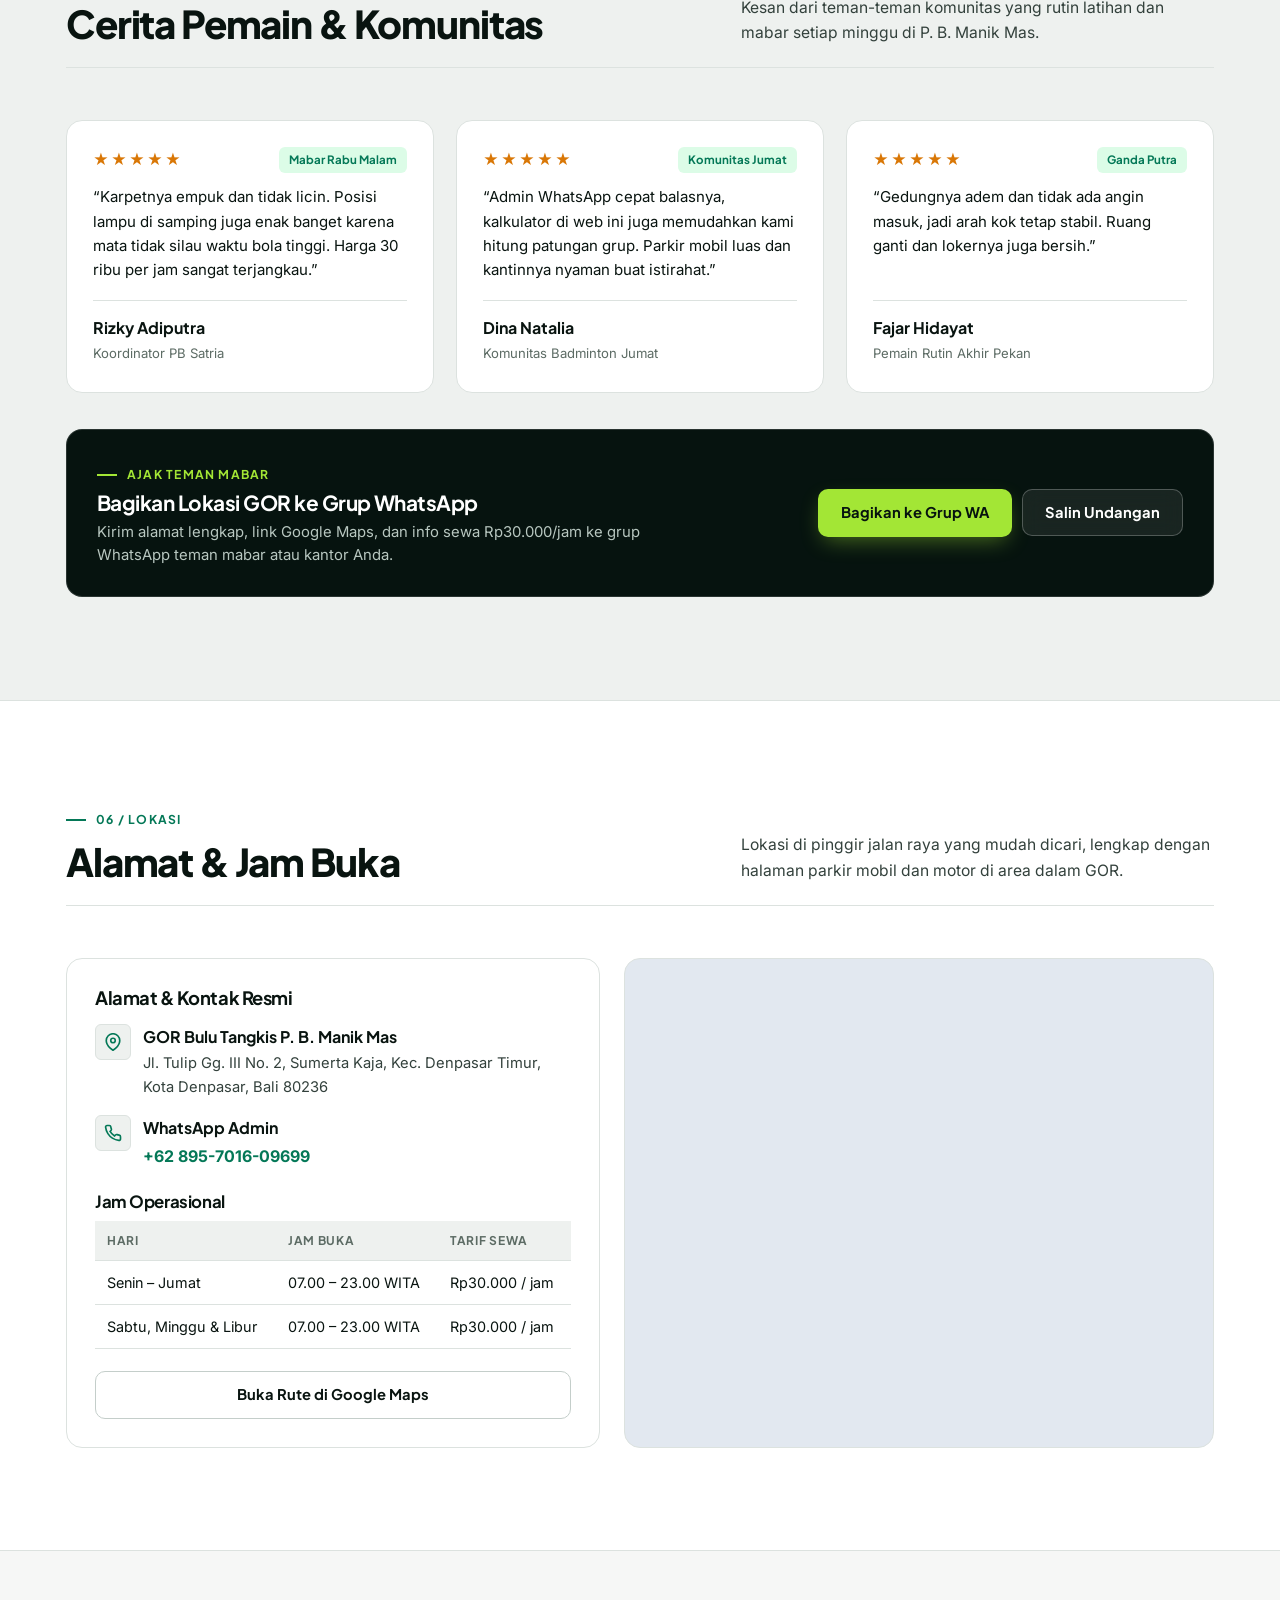
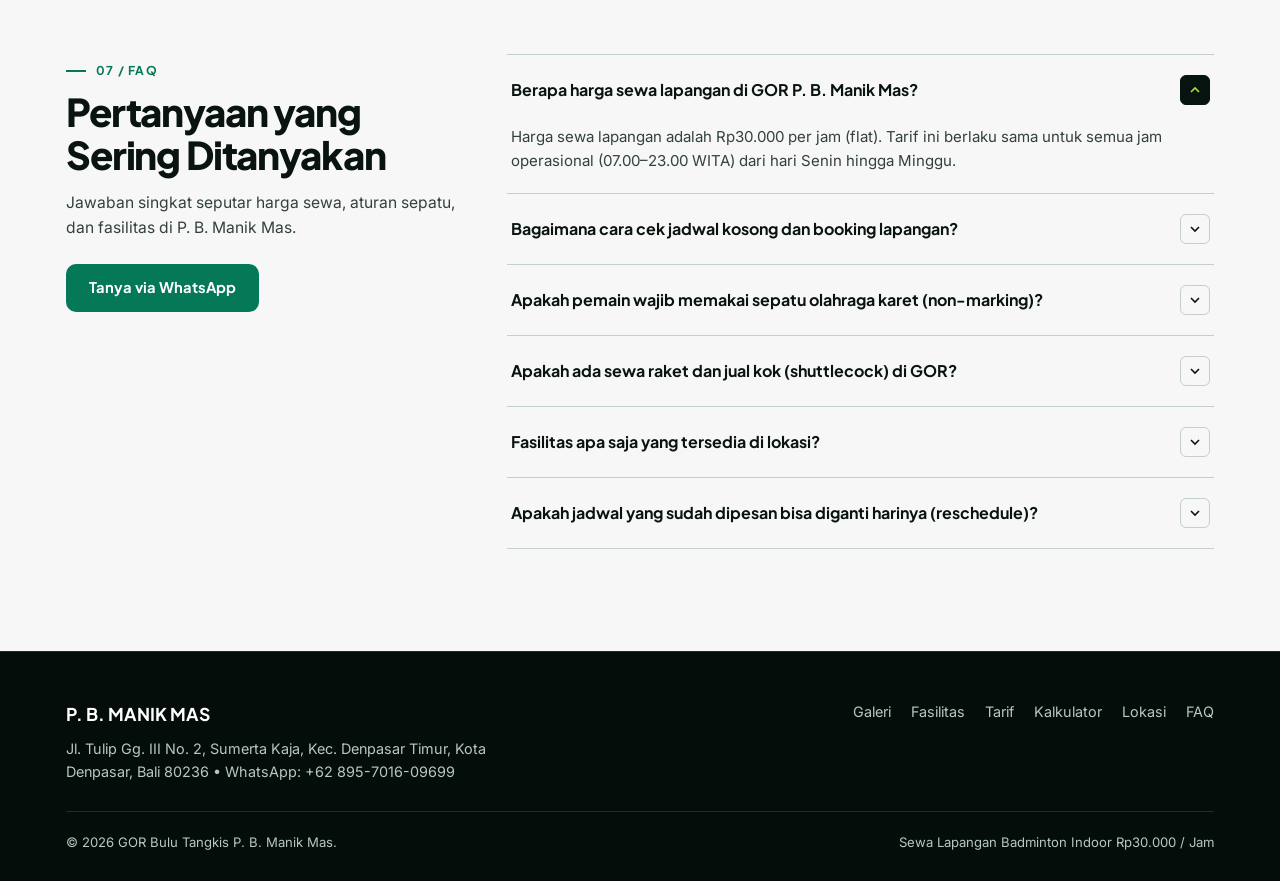
==== commit 01fb2356: "Fix : Fix Bug Google Search" ====
--- a/index.html
+++ b/index.html
@@ -17,8 +17,7 @@
   <link rel="canonical" href="https://kinkareem.github.io/SEO-PBManikMas/" />
 
   <!-- Google Search Console: ganti content di bawah dengan kode dari GSC > Add property > URL prefix > HTML tag -->
-  <meta name="google-site-verification" content="<meta name=" google-site-verification" content="<meta name="
-    google-site-verification" content="eMTrKBtbB71xpLJw7Agl2WSr7T3lloIpctGk6eJTl20" />" />" />
+  <meta name="google-site-verification" content="eMTrKBtbB71xpLJw7Agl2WSr7T3lloIpctGk6eJTl20" />
 
   <!-- Open Graph / Facebook -->
   <meta property="og:type" content="website" />
@@ -46,10 +45,6 @@
   <link rel="icon" href="favicon.ico" sizes="32x32" />
   <link rel="icon" href="favicon.svg" type="image/svg+xml" />
   <link rel="apple-touch-icon" href="apple-touch-icon.png" />
-  href="data:image/svg+xml,%3Csvg xmlns='http://www.w3.org/2000/svg' viewBox='0 0 64 64'%3E%3Crect width='64'
-  height='64' rx='14' fill='%2306130f'/%3E%3Cpath d='M20 46L44 18M34 16l12 10-8 10-12-10z' stroke='%23a3e635'
-  stroke-width='4' stroke-linecap='round' stroke-linejoin='round' fill='none'/%3E%3Ccircle cx='19' cy='46' r='5'
-  fill='%23047857' stroke='%23a3e635' stroke-width='2.5'/%3E%3C/svg%3E" />
 
   <!-- Resource Hints & Non-Render-Blocking Google Fonts -->
   <link rel="preconnect" href="https://fonts.googleapis.com" />
